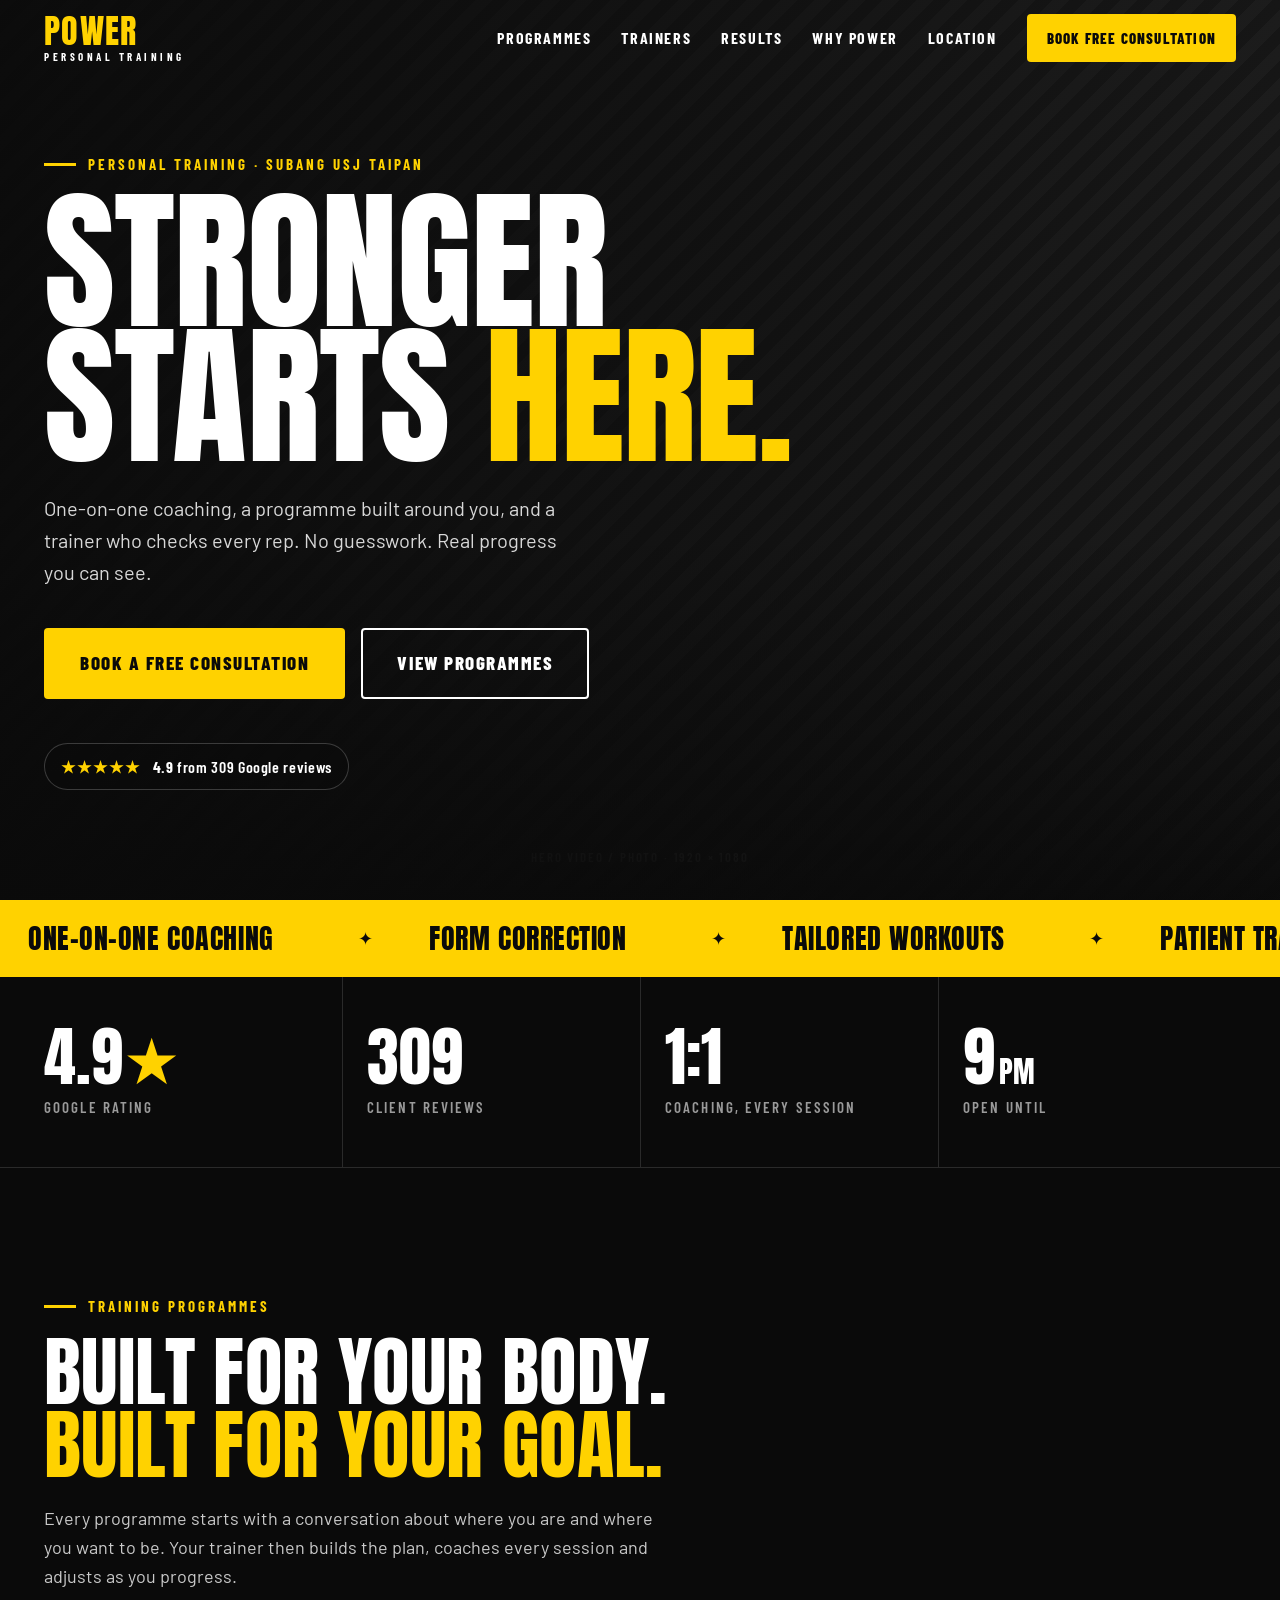
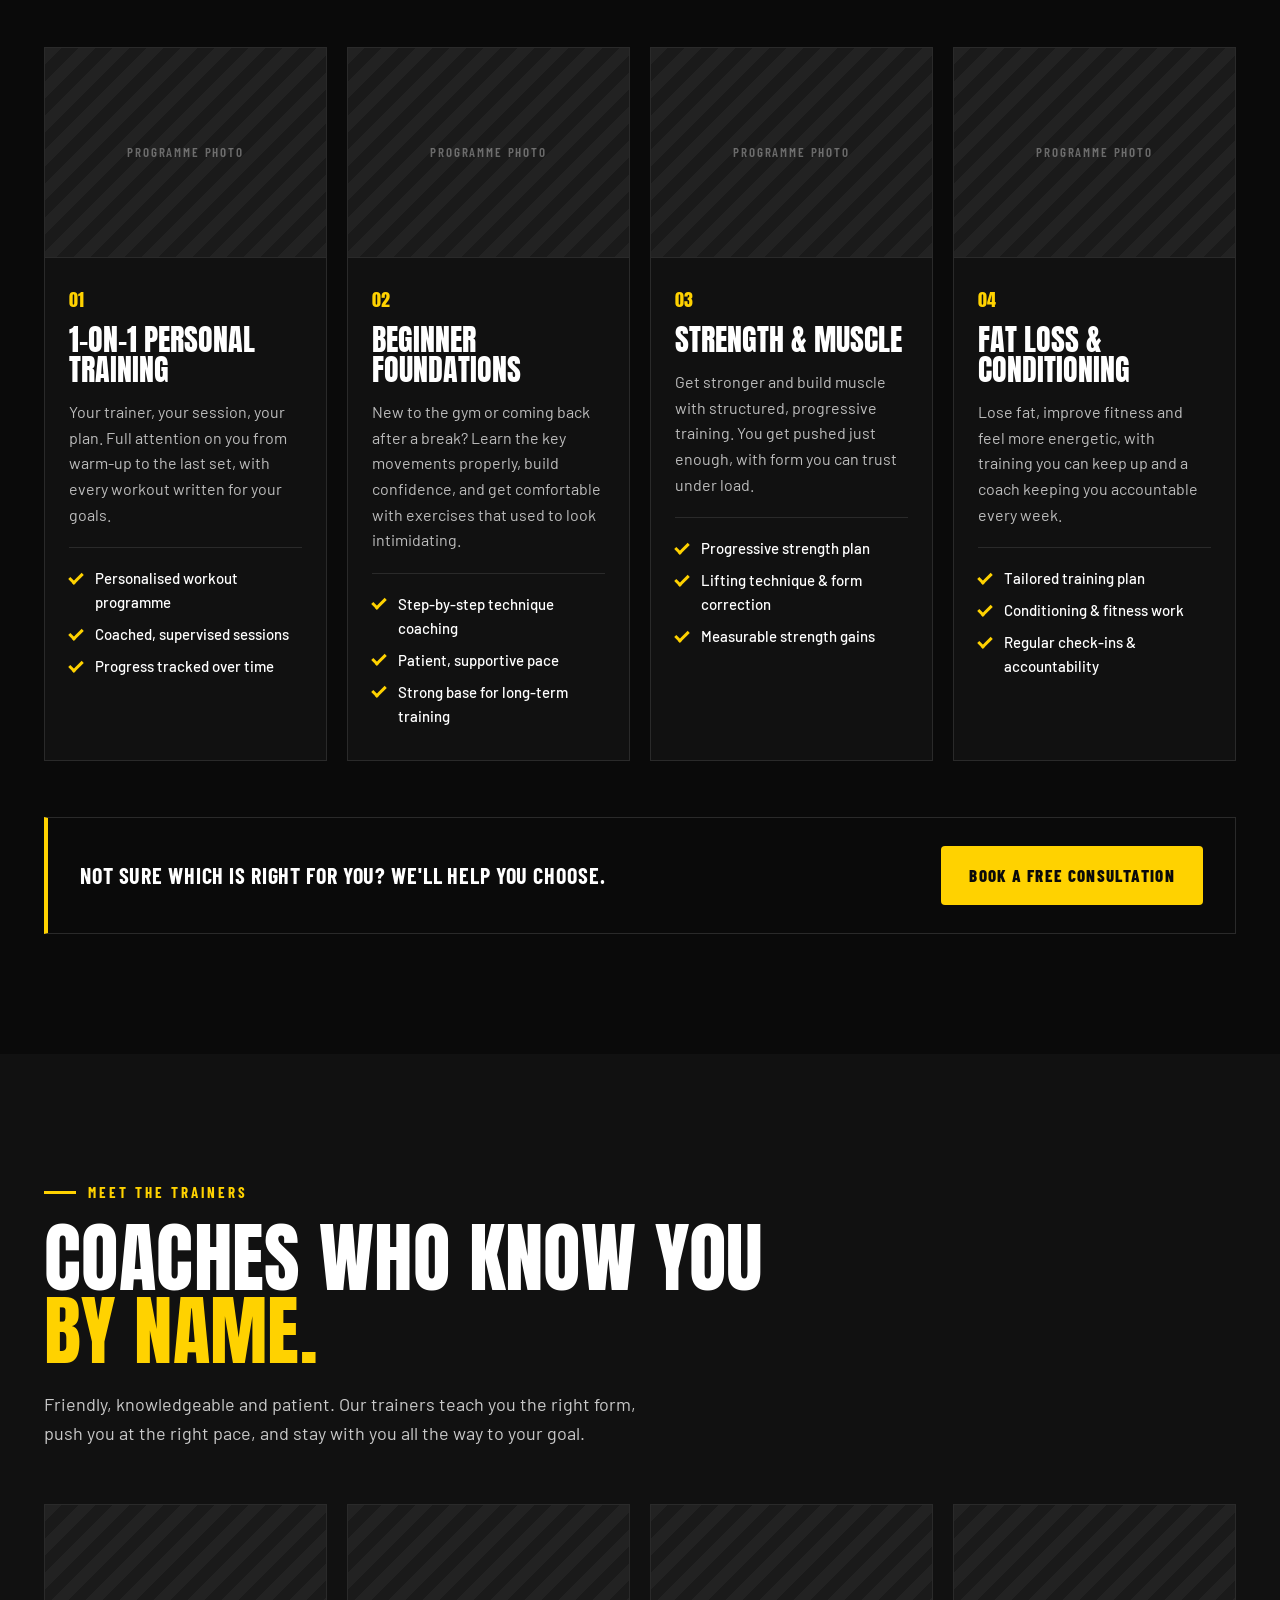
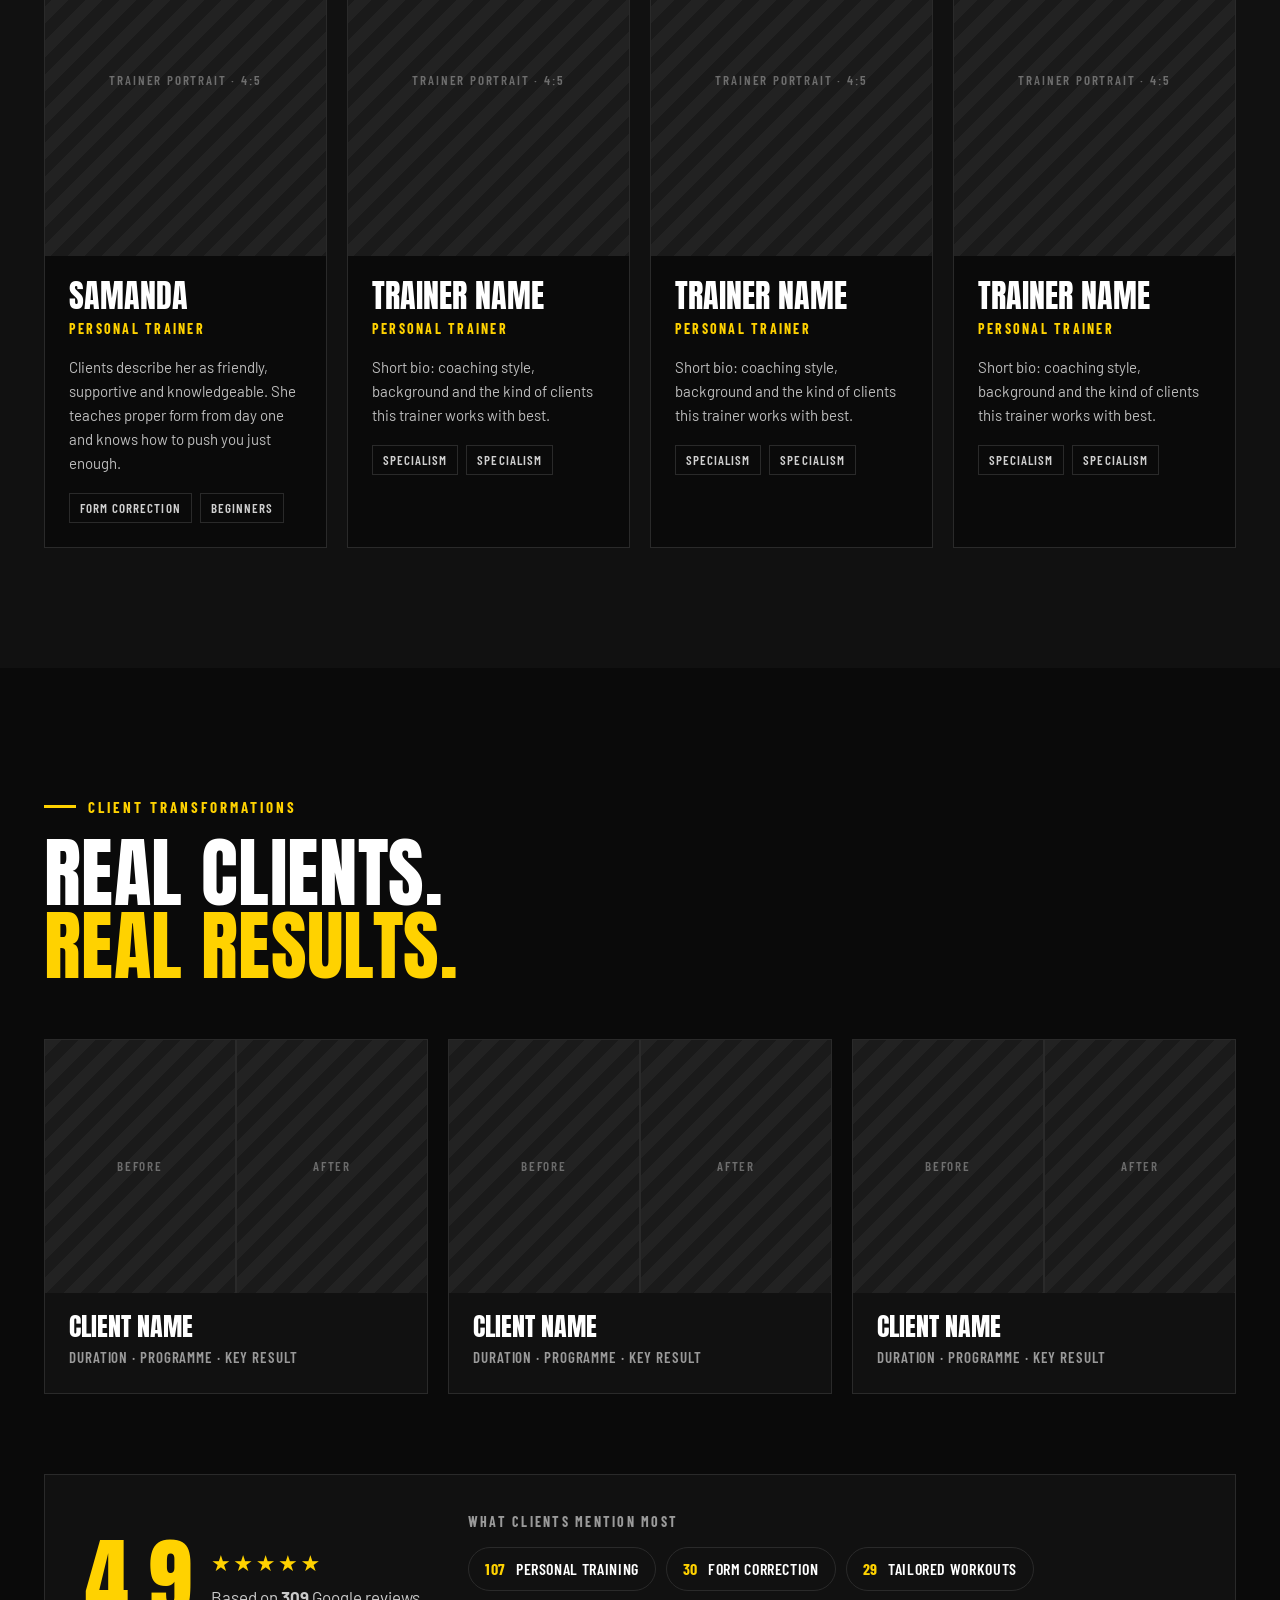
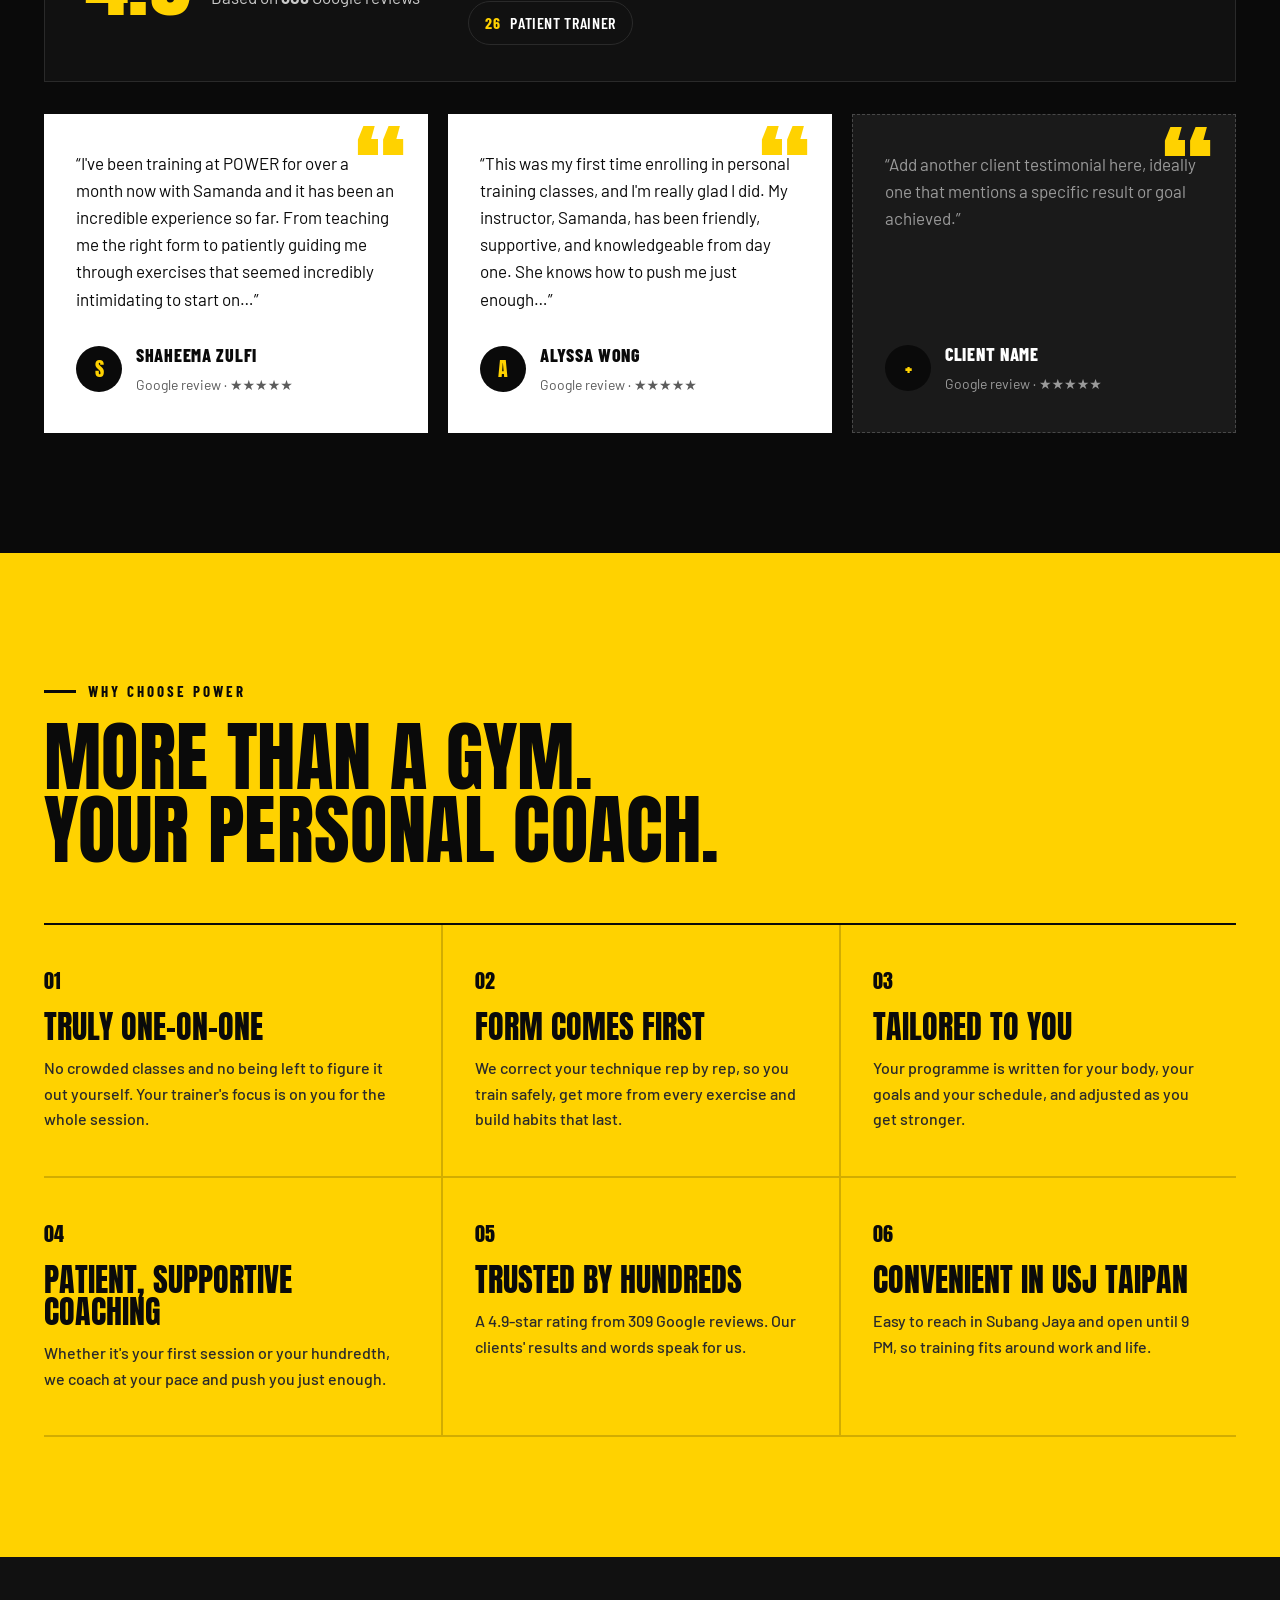
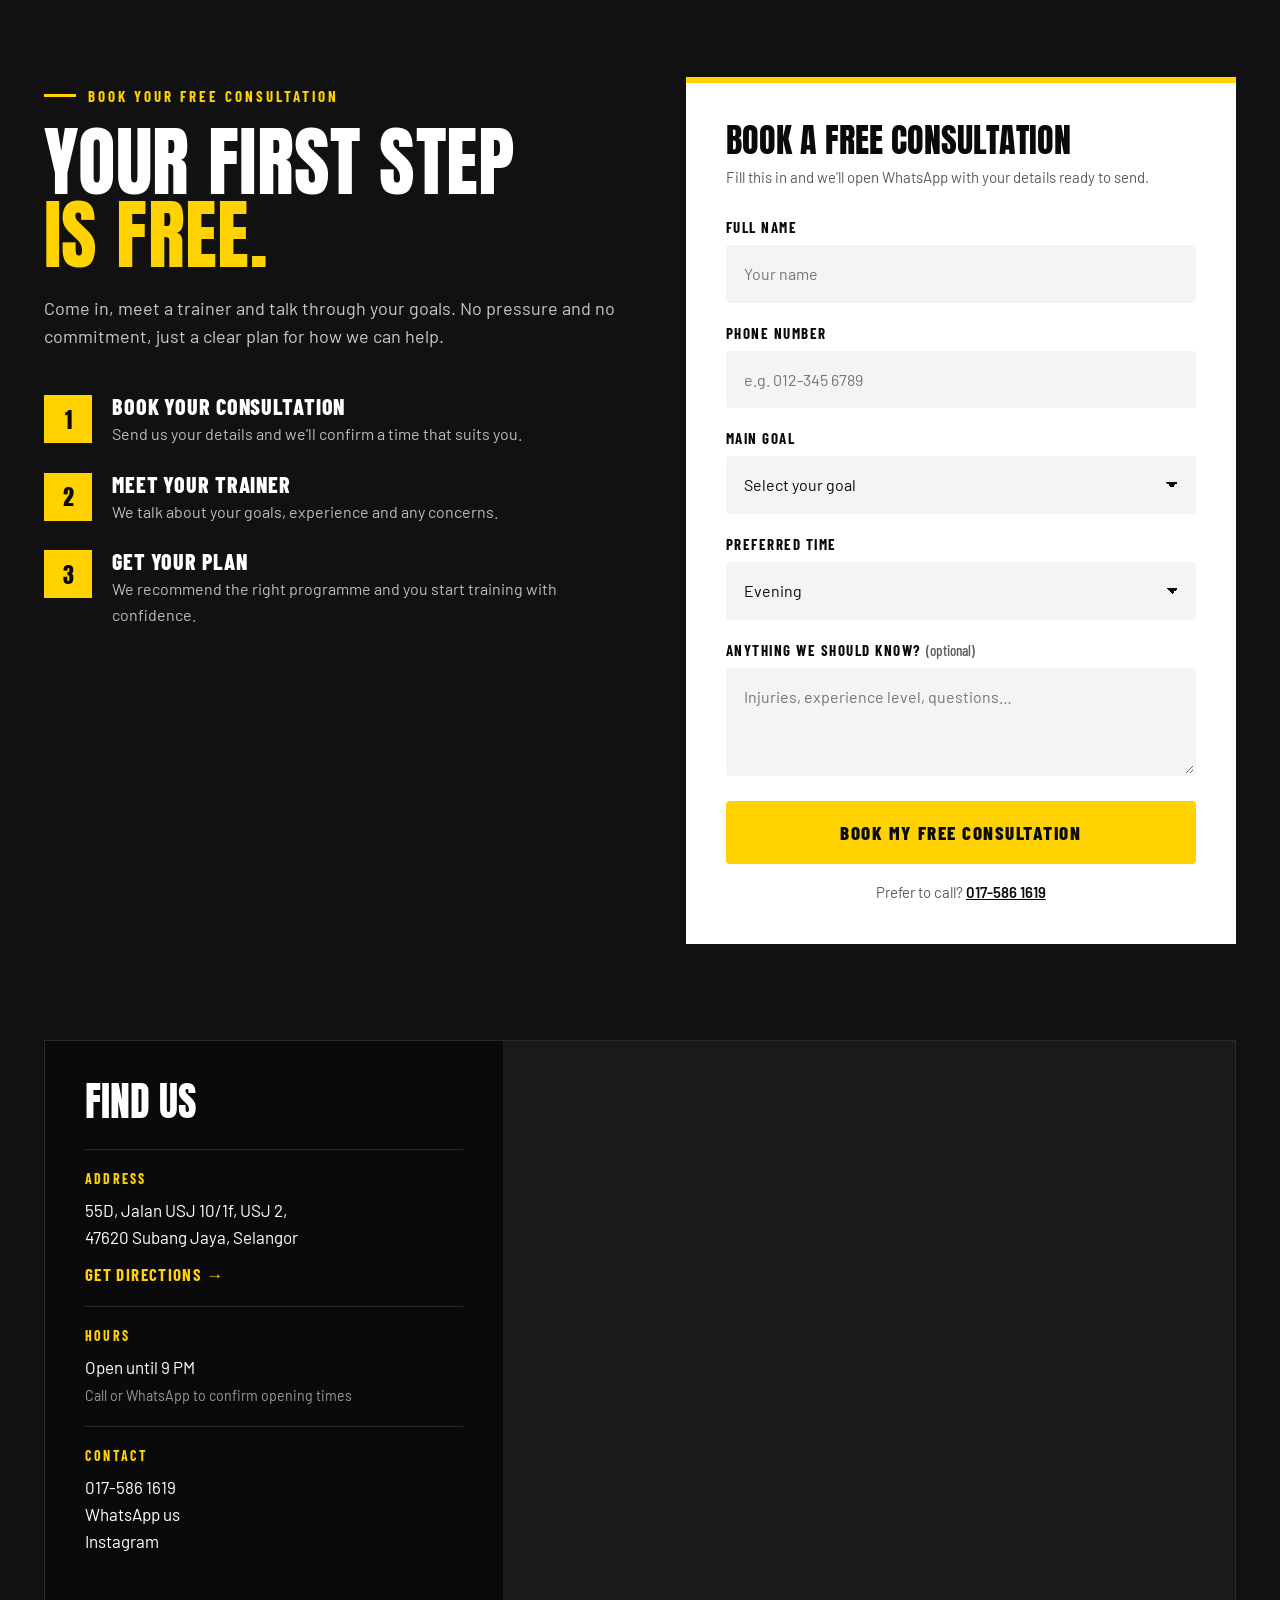
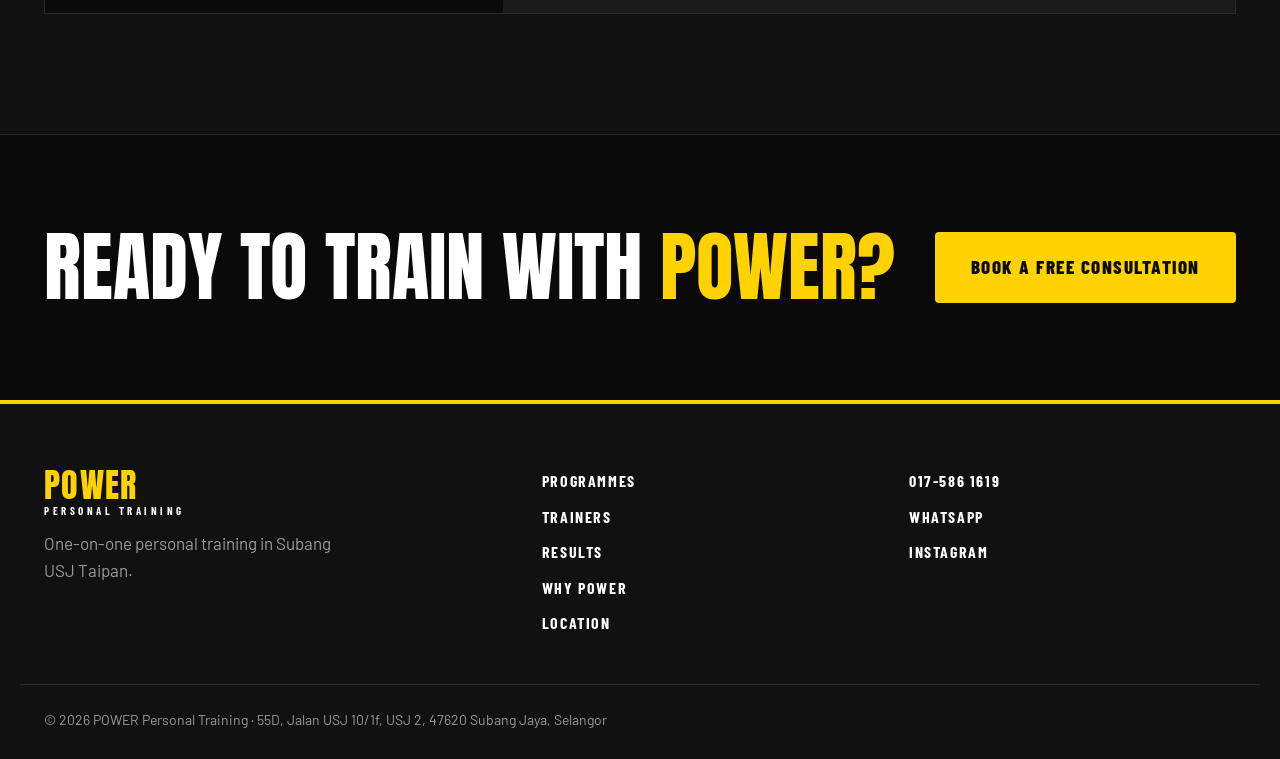
==== index.html @ 09012671 "Add POWER Personal Training landing page Single-page site with hero, programmes, trainers, transform" ====
<!DOCTYPE html>
<html lang="en">
<head>
  <meta charset="UTF-8" />
  <meta name="viewport" content="width=device-width, initial-scale=1.0" />
  <title>POWER Personal Training | 1-on-1 Coaching in Subang USJ Taipan</title>
  <meta name="description" content="POWER Personal Training, USJ Taipan, Subang Jaya. One-on-one coaching, personalised workout programmes and form correction. Rated 4.9 from 309 Google reviews. Book a free consultation." />
  <meta name="theme-color" content="#0a0a0a" />

  <link rel="preconnect" href="https://fonts.googleapis.com" />
  <link rel="preconnect" href="https://fonts.gstatic.com" crossorigin />
  <link href="https://fonts.googleapis.com/css2?family=Anton&family=Barlow+Condensed:wght@500;600;700;800&family=Barlow:wght@400;500;600&display=swap" rel="stylesheet" />
  <link rel="stylesheet" href="styles.css" />
</head>
<body>

  <!-- ============ HEADER ============ -->
  <header class="site-header" id="top">
    <div class="container header-inner">
      <a href="#top" class="logo" aria-label="POWER Personal Training home">
        <!-- LOGO: replace this wordmark with the POWER logo file when ready -->
        <span class="logo-mark">POWER</span>
        <span class="logo-sub">Personal Training</span>
      </a>

      <nav class="main-nav" id="main-nav" aria-label="Main">
        <a href="#programmes">Programmes</a>
        <a href="#trainers">Trainers</a>
        <a href="#results">Results</a>
        <a href="#why">Why POWER</a>
        <a href="#location">Location</a>
        <a href="#book" class="btn btn-primary btn-sm nav-cta">Book Free Consultation</a>
      </nav>

      <button class="nav-toggle" id="nav-toggle" aria-label="Open menu" aria-expanded="false" aria-controls="main-nav">
        <span></span><span></span><span></span>
      </button>
    </div>
  </header>

  <main>

    <!-- ============ 1. HERO ============ -->
    <section class="hero" aria-labelledby="hero-title">
      <!-- HERO MEDIA: drop in a full-bleed photo or looping video here, e.g.
           <video class="hero-video" autoplay muted loop playsinline poster="..."><source src="..." type="video/mp4"></video> -->
      <div class="hero-media img-slot" data-label="Hero video / photo · 1920 × 1080"></div>
      <div class="hero-overlay"></div>

      <div class="container hero-content">
        <p class="eyebrow">Personal Training · Subang USJ Taipan</p>
        <h1 id="hero-title" class="hero-title">
          Stronger<br />
          starts <span class="text-yellow">here.</span>
        </h1>
        <p class="hero-lead">
          One-on-one coaching, a programme built around you, and a trainer who checks every rep.
          No guesswork. Real progress you can see.
        </p>
        <div class="hero-actions">
          <a href="#book" class="btn btn-primary btn-lg">Book a Free Consultation</a>
          <a href="#programmes" class="btn btn-ghost btn-lg">View Programmes</a>
        </div>

        <a class="rating-badge" href="#results" aria-label="Rated 4.9 out of 5 from 309 Google reviews">
          <span class="stars" aria-hidden="true">★★★★★</span>
          <span><strong>4.9</strong> from 309 Google reviews</span>
        </a>
      </div>
    </section>

    <!-- Marquee strip -->
    <div class="marquee" aria-hidden="true">
      <div class="marquee-track">
        <span>One-on-one coaching</span><span>Form correction</span><span>Tailored workouts</span><span>Patient trainers</span><span>Real results</span>
        <span>One-on-one coaching</span><span>Form correction</span><span>Tailored workouts</span><span>Patient trainers</span><span>Real results</span>
      </div>
    </div>

    <!-- Stats -->
    <section class="stats" aria-label="POWER at a glance">
      <div class="container stats-grid">
        <div class="stat">
          <span class="stat-num">4.9<span class="text-yellow">★</span></span>
          <span class="stat-label">Google rating</span>
        </div>
        <div class="stat">
          <span class="stat-num">309</span>
          <span class="stat-label">Client reviews</span>
        </div>
        <div class="stat">
          <span class="stat-num">1:1</span>
          <span class="stat-label">Coaching, every session</span>
        </div>
        <div class="stat">
          <span class="stat-num">9<small>PM</small></span>
          <span class="stat-label">Open until</span>
        </div>
      </div>
    </section>

    <!-- ============ 2. TRAINING PROGRAMMES ============ -->
    <section class="section" id="programmes" aria-labelledby="programmes-title">
      <div class="container">
        <div class="section-head">
          <p class="eyebrow">Training Programmes</p>
          <h2 id="programmes-title" class="section-title">Built for your body.<br /><span class="text-yellow">Built for your goal.</span></h2>
          <p class="section-lead">
            Every programme starts with a conversation about where you are and where you want to be.
            Your trainer then builds the plan, coaches every session and adjusts as you progress.
          </p>
        </div>

        <div class="programme-grid">
          <article class="programme-card">
            <div class="img-slot programme-media" data-label="Programme photo"></div>
            <div class="programme-body">
              <span class="programme-num">01</span>
              <h3>1-on-1 Personal Training</h3>
              <p>Your trainer, your session, your plan. Full attention on you from warm-up to the last set, with every workout written for your goals.</p>
              <ul class="tick-list">
                <li>Personalised workout programme</li>
                <li>Coached, supervised sessions</li>
                <li>Progress tracked over time</li>
              </ul>
            </div>
          </article>

          <article class="programme-card">
            <div class="img-slot programme-media" data-label="Programme photo"></div>
            <div class="programme-body">
              <span class="programme-num">02</span>
              <h3>Beginner Foundations</h3>
              <p>New to the gym or coming back after a break? Learn the key movements properly, build confidence, and get comfortable with exercises that used to look intimidating.</p>
              <ul class="tick-list">
                <li>Step-by-step technique coaching</li>
                <li>Patient, supportive pace</li>
                <li>Strong base for long-term training</li>
              </ul>
            </div>
          </article>

          <article class="programme-card">
            <div class="img-slot programme-media" data-label="Programme photo"></div>
            <div class="programme-body">
              <span class="programme-num">03</span>
              <h3>Strength &amp; Muscle</h3>
              <p>Get stronger and build muscle with structured, progressive training. You get pushed just enough, with form you can trust under load.</p>
              <ul class="tick-list">
                <li>Progressive strength plan</li>
                <li>Lifting technique &amp; form correction</li>
                <li>Measurable strength gains</li>
              </ul>
            </div>
          </article>

          <article class="programme-card">
            <div class="img-slot programme-media" data-label="Programme photo"></div>
            <div class="programme-body">
              <span class="programme-num">04</span>
              <h3>Fat Loss &amp; Conditioning</h3>
              <p>Lose fat, improve fitness and feel more energetic, with training you can keep up and a coach keeping you accountable every week.</p>
              <ul class="tick-list">
                <li>Tailored training plan</li>
                <li>Conditioning &amp; fitness work</li>
                <li>Regular check-ins &amp; accountability</li>
              </ul>
            </div>
          </article>
        </div>

        <div class="section-cta">
          <p>Not sure which is right for you? We'll help you choose.</p>
          <a href="#book" class="btn btn-primary">Book a Free Consultation</a>
        </div>
      </div>
    </section>

    <!-- ============ 3. MEET THE TRAINERS ============ -->
    <section class="section section-dark" id="trainers" aria-labelledby="trainers-title">
      <div class="container">
        <div class="section-head">
          <p class="eyebrow">Meet the Trainers</p>
          <h2 id="trainers-title" class="section-title">Coaches who know you<br /><span class="text-yellow">by name.</span></h2>
          <p class="section-lead">
            Friendly, knowledgeable and patient. Our trainers teach you the right form, push you at the right
            pace, and stay with you all the way to your goal.
          </p>
        </div>

        <!-- TRAINERS: duplicate a .trainer-card for each coach. Replace the placeholder text and add a photo. -->
        <div class="trainer-grid">
          <article class="trainer-card">
            <div class="img-slot trainer-photo" data-label="Trainer portrait · 4:5"></div>
            <div class="trainer-info">
              <h3>Samanda</h3>
              <p class="trainer-role">Personal Trainer</p>
              <p class="trainer-bio">Clients describe her as friendly, supportive and knowledgeable. She teaches proper form from day one and knows how to push you just enough.</p>
              <div class="tags"><span>Form correction</span><span>Beginners</span></div>
            </div>
          </article>

          <article class="trainer-card">
            <div class="img-slot trainer-photo" data-label="Trainer portrait · 4:5"></div>
            <div class="trainer-info">
              <h3>Trainer Name</h3>
              <p class="trainer-role">Personal Trainer</p>
              <p class="trainer-bio">Short bio: coaching style, background and the kind of clients this trainer works with best.</p>
              <div class="tags"><span>Specialism</span><span>Specialism</span></div>
            </div>
          </article>

          <article class="trainer-card">
            <div class="img-slot trainer-photo" data-label="Trainer portrait · 4:5"></div>
            <div class="trainer-info">
              <h3>Trainer Name</h3>
              <p class="trainer-role">Personal Trainer</p>
              <p class="trainer-bio">Short bio: coaching style, background and the kind of clients this trainer works with best.</p>
              <div class="tags"><span>Specialism</span><span>Specialism</span></div>
            </div>
          </article>

          <article class="trainer-card">
            <div class="img-slot trainer-photo" data-label="Trainer portrait · 4:5"></div>
            <div class="trainer-info">
              <h3>Trainer Name</h3>
              <p class="trainer-role">Personal Trainer</p>
              <p class="trainer-bio">Short bio: coaching style, background and the kind of clients this trainer works with best.</p>
              <div class="tags"><span>Specialism</span><span>Specialism</span></div>
            </div>
          </article>
        </div>
      </div>
    </section>

    <!-- ============ 4. TRANSFORMATIONS & TESTIMONIALS ============ -->
    <section class="section" id="results" aria-labelledby="results-title">
      <div class="container">
        <div class="section-head">
          <p class="eyebrow">Client Transformations</p>
          <h2 id="results-title" class="section-title">Real clients.<br /><span class="text-yellow">Real results.</span></h2>
        </div>

        <!-- TRANSFORMATIONS: add before/after photos and fill in each client's details. -->
        <div class="transform-grid">
          <article class="transform-card">
            <div class="before-after">
              <div class="img-slot" data-label="Before"></div>
              <div class="img-slot" data-label="After"></div>
            </div>
            <div class="transform-info">
              <h3>Client Name</h3>
              <p>Duration · Programme · Key result</p>
            </div>
          </article>
          <article class="transform-card">
            <div class="before-after">
              <div class="img-slot" data-label="Before"></div>
              <div class="img-slot" data-label="After"></div>
            </div>
            <div class="transform-info">
              <h3>Client Name</h3>
              <p>Duration · Programme · Key result</p>
            </div>
          </article>
          <article class="transform-card">
            <div class="before-after">
              <div class="img-slot" data-label="Before"></div>
              <div class="img-slot" data-label="After"></div>
            </div>
            <div class="transform-info">
              <h3>Client Name</h3>
              <p>Duration · Programme · Key result</p>
            </div>
          </article>
        </div>

        <!-- Review summary -->
        <div class="review-summary">
          <div class="review-score">
            <span class="score">4.9</span>
            <div>
              <span class="stars" aria-hidden="true">★★★★★</span>
              <p>Based on <strong>309</strong> Google reviews</p>
            </div>
          </div>
          <div class="review-topics">
            <p class="topics-label">What clients mention most</p>
            <ul class="topic-chips">
              <li><strong>107</strong> Personal training</li>
              <li><strong>30</strong> Form correction</li>
              <li><strong>29</strong> Tailored workouts</li>
              <li><strong>26</strong> Patient trainer</li>
            </ul>
          </div>
        </div>

        <!-- Testimonials -->
        <div class="testimonial-grid">
          <figure class="testimonial">
            <blockquote>
              “I've been training at POWER for over a month now with Samanda and it has been an incredible experience so far.
              From teaching me the right form to patiently guiding me through exercises that seemed incredibly intimidating to start on…”
            </blockquote>
            <figcaption>
              <span class="avatar" aria-hidden="true">S</span>
              <span><strong>Shaheema Zulfi</strong><small>Google review · ★★★★★</small></span>
            </figcaption>
          </figure>

          <figure class="testimonial">
            <blockquote>
              “This was my first time enrolling in personal training classes, and I'm really glad I did. My instructor, Samanda,
              has been friendly, supportive, and knowledgeable from day one. She knows how to push me just enough…”
            </blockquote>
            <figcaption>
              <span class="avatar" aria-hidden="true">A</span>
              <span><strong>Alyssa Wong</strong><small>Google review · ★★★★★</small></span>
            </figcaption>
          </figure>

          <!-- TESTIMONIAL: add another client review here -->
          <figure class="testimonial testimonial-placeholder">
            <blockquote>
              “Add another client testimonial here, ideally one that mentions a specific result or goal achieved.”
            </blockquote>
            <figcaption>
              <span class="avatar" aria-hidden="true">+</span>
              <span><strong>Client Name</strong><small>Google review · ★★★★★</small></span>
            </figcaption>
          </figure>
        </div>
      </div>
    </section>

    <!-- ============ 5. WHY CHOOSE POWER ============ -->
    <section class="section section-yellow" id="why" aria-labelledby="why-title">
      <div class="container">
        <div class="section-head">
          <p class="eyebrow eyebrow-dark">Why Choose POWER</p>
          <h2 id="why-title" class="section-title">More than a gym.<br />Your personal coach.</h2>
        </div>

        <div class="why-grid">
          <div class="why-item">
            <span class="why-num">01</span>
            <h3>Truly one-on-one</h3>
            <p>No crowded classes and no being left to figure it out yourself. Your trainer's focus is on you for the whole session.</p>
          </div>
          <div class="why-item">
            <span class="why-num">02</span>
            <h3>Form comes first</h3>
            <p>We correct your technique rep by rep, so you train safely, get more from every exercise and build habits that last.</p>
          </div>
          <div class="why-item">
            <span class="why-num">03</span>
            <h3>Tailored to you</h3>
            <p>Your programme is written for your body, your goals and your schedule, and adjusted as you get stronger.</p>
          </div>
          <div class="why-item">
            <span class="why-num">04</span>
            <h3>Patient, supportive coaching</h3>
            <p>Whether it's your first session or your hundredth, we coach at your pace and push you just enough.</p>
          </div>
          <div class="why-item">
            <span class="why-num">05</span>
            <h3>Trusted by hundreds</h3>
            <p>A 4.9-star rating from 309 Google reviews. Our clients' results and words speak for us.</p>
          </div>
          <div class="why-item">
            <span class="why-num">06</span>
            <h3>Convenient in USJ Taipan</h3>
            <p>Easy to reach in Subang Jaya and open until 9 PM, so training fits around work and life.</p>
          </div>
        </div>
      </div>
    </section>

    <!-- ============ 6. LOCATION & BOOKING ============ -->
    <section class="section section-dark" id="book" aria-labelledby="book-title">
      <div class="container book-grid">
        <div class="book-copy">
          <p class="eyebrow">Book Your Free Consultation</p>
          <h2 id="book-title" class="section-title">Your first step<br /><span class="text-yellow">is free.</span></h2>
          <p class="section-lead">
            Come in, meet a trainer and talk through your goals. No pressure and no commitment, just a clear plan for how we can help.
          </p>

          <ol class="steps">
            <li>
              <span class="step-num">1</span>
              <div><h3>Book your consultation</h3><p>Send us your details and we'll confirm a time that suits you.</p></div>
            </li>
            <li>
              <span class="step-num">2</span>
              <div><h3>Meet your trainer</h3><p>We talk about your goals, experience and any concerns.</p></div>
            </li>
            <li>
              <span class="step-num">3</span>
              <div><h3>Get your plan</h3><p>We recommend the right programme and you start training with confidence.</p></div>
            </li>
          </ol>
        </div>

        <form class="book-form" id="book-form" novalidate>
          <h3 class="form-title">Book a Free Consultation</h3>
          <p class="form-note">Fill this in and we'll open WhatsApp with your details ready to send.</p>

          <div class="field">
            <label for="f-name">Full name</label>
            <input id="f-name" name="name" type="text" autocomplete="name" required placeholder="Your name" />
          </div>
          <div class="field">
            <label for="f-phone">Phone number</label>
            <input id="f-phone" name="phone" type="tel" autocomplete="tel" required placeholder="e.g. 012-345 6789" />
          </div>
          <div class="field">
            <label for="f-goal">Main goal</label>
            <select id="f-goal" name="goal" required>
              <option value="" selected disabled>Select your goal</option>
              <option>Lose fat / get fitter</option>
              <option>Build strength &amp; muscle</option>
              <option>Learn proper form / beginner</option>
              <option>General health &amp; wellbeing</option>
              <option>Other</option>
            </select>
          </div>
          <div class="field">
            <label for="f-time">Preferred time</label>
            <select id="f-time" name="time">
              <option>Morning</option>
              <option>Afternoon</option>
              <option selected>Evening</option>
              <option>Weekend</option>
            </select>
          </div>
          <div class="field">
            <label for="f-msg">Anything we should know? <span class="optional">(optional)</span></label>
            <textarea id="f-msg" name="message" rows="3" placeholder="Injuries, experience level, questions…"></textarea>
          </div>

          <p class="form-error" id="form-error" role="alert" hidden>Please fill in your name, phone number and main goal.</p>

          <button type="submit" class="btn btn-primary btn-lg btn-block">Book My Free Consultation</button>
          <p class="form-alt">Prefer to call? <a href="tel:+60175861619">017-586 1619</a></p>
        </form>
      </div>

      <!-- Location -->
      <div class="container location" id="location">
        <div class="location-info">
          <h3 class="location-title">Find us</h3>

          <div class="info-block">
            <span class="info-label">Address</span>
            <address>
              55D, Jalan USJ 10/1f, USJ 2,<br />
              47620 Subang Jaya, Selangor
            </address>
            <a class="link-arrow" href="https://www.google.com/maps/search/?api=1&amp;query=POWER+Personal+Training+55D+Jalan+USJ+10%2F1f+Subang+Jaya" target="_blank" rel="noopener">Get directions →</a>
          </div>

          <div class="info-block">
            <span class="info-label">Hours</span>
            <!-- HOURS: replace with the full weekly opening hours -->
            <p>Open until 9 PM<br /><small class="muted">Call or WhatsApp to confirm opening times</small></p>
          </div>

          <div class="info-block">
            <span class="info-label">Contact</span>
            <p>
              <a href="tel:+60175861619">017-586 1619</a><br />
              <a href="https://wa.me/60175861619" target="_blank" rel="noopener">WhatsApp us</a><br />
              <!-- INSTAGRAM: add the exact profile URL, e.g. https://www.instagram.com/yourhandle -->
              <a href="https://www.instagram.com/" target="_blank" rel="noopener">Instagram</a>
            </p>
          </div>
        </div>

        <div class="map-wrap">
          <iframe
            title="Map showing POWER Personal Training, USJ Taipan"
            src="https://www.google.com/maps?q=POWER+Personal+Training+55D+Jalan+USJ+10%2F1f+Subang+Jaya&amp;output=embed"
            loading="lazy"
            referrerpolicy="no-referrer-when-downgrade"
            allowfullscreen></iframe>
        </div>
      </div>
    </section>

    <!-- Final CTA -->
    <section class="final-cta" aria-label="Book now">
      <div class="container final-cta-inner">
        <h2>Ready to train with <span class="text-yellow">POWER?</span></h2>
        <a href="#book" class="btn btn-primary btn-lg">Book a Free Consultation</a>
      </div>
    </section>

  </main>

  <!-- ============ FOOTER ============ -->
  <footer class="site-footer">
    <div class="container footer-inner">
      <div>
        <a href="#top" class="logo">
          <span class="logo-mark">POWER</span>
          <span class="logo-sub">Personal Training</span>
        </a>
        <p class="footer-tag">One-on-one personal training in Subang USJ Taipan.</p>
      </div>
      <nav class="footer-nav" aria-label="Footer">
        <a href="#programmes">Programmes</a>
        <a href="#trainers">Trainers</a>
        <a href="#results">Results</a>
        <a href="#why">Why POWER</a>
        <a href="#location">Location</a>
      </nav>
      <div class="footer-contact">
        <a href="tel:+60175861619">017-586 1619</a>
        <a href="https://wa.me/60175861619" target="_blank" rel="noopener">WhatsApp</a>
        <a href="https://www.instagram.com/" target="_blank" rel="noopener">Instagram</a>
      </div>
    </div>
    <div class="container footer-bottom">
      <p>© <span id="year">2026</span> POWER Personal Training · 55D, Jalan USJ 10/1f, USJ 2, 47620 Subang Jaya, Selangor</p>
    </div>
  </footer>

  <!-- Mobile sticky CTA -->
  <a href="#book" class="mobile-cta btn btn-primary">Book a Free Consultation</a>

  <script src="script.js"></script>
</body>
</html>
---- styles.css ----
/* =========================================================
   POWER Personal Training: landing page styles
   ========================================================= */

:root {
  /* Brand colours. Swap --yellow for the exact POWER brand hex. */
  --yellow: #ffd200;
  --yellow-dark: #e6bd00;
  --black: #0a0a0a;
  --ink: #111111;
  --char: #1a1a1a;
  --line: #2a2a2a;
  --white: #ffffff;
  --off-white: #f4f4f2;
  --grey: #9a9a9a;
  --grey-dark: #5c5c5c;

  --font-display: "Anton", "Impact", "Arial Narrow", sans-serif;
  --font-cond: "Barlow Condensed", "Arial Narrow", sans-serif;
  --font-body: "Barlow", system-ui, -apple-system, "Segoe UI", sans-serif;

  --container: 1240px;
  --radius: 4px;
  --header-h: 76px;
  --ease: cubic-bezier(.2, .7, .2, 1);
}

*,
*::before,
*::after { box-sizing: border-box; }

html { scroll-behavior: smooth; scroll-padding-top: var(--header-h); }

body {
  margin: 0;
  font-family: var(--font-body);
  font-size: 17px;
  line-height: 1.6;
  color: var(--white);
  background: var(--black);
  -webkit-font-smoothing: antialiased;
}

h1, h2, h3 { margin: 0; line-height: 1; }
p { margin: 0; }
a { color: inherit; }
img, video, iframe { display: block; max-width: 100%; }

.container {
  width: 100%;
  max-width: var(--container);
  margin: 0 auto;
  padding: 0 24px;
}

.text-yellow { color: var(--yellow); }
.muted { color: var(--grey); }

/* ---------- Image placeholders ---------- */
.img-slot {
  position: relative;
  background:
    repeating-linear-gradient(135deg, rgba(255,255,255,.035) 0 12px, transparent 12px 24px),
    var(--char);
  border: 1px dashed rgba(255,255,255,.14);
  overflow: hidden;
}
.img-slot::after {
  content: attr(data-label);
  position: absolute;
  inset: 0;
  display: grid;
  place-items: center;
  padding: 12px;
  text-align: center;
  font-family: var(--font-cond);
  font-weight: 600;
  font-size: 13px;
  letter-spacing: .14em;
  text-transform: uppercase;
  color: rgba(255,255,255,.35);
}
/* Once a real <img> or <video> is placed inside a slot, hide the label */
.img-slot:has(img, video)::after { display: none; }
.img-slot > img,
.img-slot > video { width: 100%; height: 100%; object-fit: cover; }

/* ---------- Typography helpers ---------- */
.eyebrow {
  display: inline-flex;
  align-items: center;
  gap: 12px;
  font-family: var(--font-cond);
  font-weight: 700;
  font-size: 15px;
  letter-spacing: .2em;
  text-transform: uppercase;
  color: var(--yellow);
  margin-bottom: 18px;
}
.eyebrow::before {
  content: "";
  width: 32px;
  height: 3px;
  background: currentColor;
}
.eyebrow-dark { color: var(--black); }

.section-title {
  font-family: var(--font-display);
  font-weight: 400;
  font-size: clamp(42px, 6vw, 80px);
  line-height: .95;
  text-transform: uppercase;
  letter-spacing: .005em;
}

.section-lead {
  margin-top: 22px;
  max-width: 620px;
  font-size: 18px;
  color: #c9c9c9;
}

.section-head { margin-bottom: 56px; }

/* ---------- Buttons ---------- */
.btn {
  display: inline-flex;
  align-items: center;
  justify-content: center;
  gap: 10px;
  padding: 14px 26px;
  font-family: var(--font-cond);
  font-weight: 800;
  font-size: 17px;
  letter-spacing: .08em;
  text-transform: uppercase;
  text-decoration: none;
  border: 2px solid transparent;
  border-radius: var(--radius);
  cursor: pointer;
  transition: background .2s var(--ease), color .2s var(--ease), border-color .2s var(--ease), transform .2s var(--ease);
}
.btn:hover { transform: translateY(-2px); }
.btn:focus-visible { outline: 3px solid var(--white); outline-offset: 3px; }

.btn-primary { background: var(--yellow); color: var(--black); }
.btn-primary:hover { background: var(--white); }

.btn-ghost { border-color: var(--white); color: var(--white); background: transparent; }
.btn-ghost:hover { background: var(--white); color: var(--black); }

.btn-dark { background: var(--black); color: var(--white); }
.btn-dark:hover { background: var(--char); }

.btn-sm { padding: 10px 18px; font-size: 15px; }
.btn-lg { padding: 18px 34px; font-size: 19px; }
.btn-block { width: 100%; }

/* ---------- Header ---------- */
.site-header {
  position: fixed;
  inset: 0 0 auto 0;
  z-index: 100;
  height: var(--header-h);
  display: flex;
  align-items: center;
  transition: background .3s var(--ease), border-color .3s var(--ease);
  border-bottom: 1px solid transparent;
}
.site-header.is-scrolled {
  background: rgba(10,10,10,.92);
  backdrop-filter: blur(10px);
  border-bottom-color: var(--line);
}
.header-inner {
  display: flex;
  align-items: center;
  justify-content: space-between;
  gap: 24px;
}

.logo {
  display: inline-flex;
  flex-direction: column;
  text-decoration: none;
  line-height: 1;
}
.logo-mark {
  font-family: var(--font-display);
  font-size: 34px;
  letter-spacing: .04em;
  color: var(--yellow);
}
.logo-sub {
  font-family: var(--font-cond);
  font-weight: 700;
  font-size: 11px;
  letter-spacing: .32em;
  text-transform: uppercase;
  color: var(--white);
  margin-top: 3px;
}

.main-nav {
  display: flex;
  align-items: center;
  gap: 30px;
}
.main-nav a:not(.btn) {
  font-family: var(--font-cond);
  font-weight: 700;
  font-size: 16px;
  letter-spacing: .1em;
  text-transform: uppercase;
  text-decoration: none;
  color: var(--white);
  position: relative;
}
.main-nav a:not(.btn)::after {
  content: "";
  position: absolute;
  left: 0; right: 0; bottom: -6px;
  height: 2px;
  background: var(--yellow);
  transform: scaleX(0);
  transform-origin: left;
  transition: transform .25s var(--ease);
}
.main-nav a:not(.btn):hover::after { transform: scaleX(1); }

.nav-toggle {
  display: none;
  width: 44px;
  height: 44px;
  padding: 10px;
  background: none;
  border: 0;
  cursor: pointer;
}
.nav-toggle span {
  display: block;
  height: 2px;
  margin: 5px 0;
  background: var(--white);
  transition: transform .25s var(--ease), opacity .25s var(--ease);
}
.nav-toggle[aria-expanded="true"] span:nth-child(1) { transform: translateY(7px) rotate(45deg); }
.nav-toggle[aria-expanded="true"] span:nth-child(2) { opacity: 0; }
.nav-toggle[aria-expanded="true"] span:nth-child(3) { transform: translateY(-7px) rotate(-45deg); }

/* ---------- Hero ---------- */
.hero {
  position: relative;
  min-height: 100vh;
  min-height: 100svh;
  display: flex;
  align-items: center;
  padding: calc(var(--header-h) + 40px) 0 80px;
  overflow: hidden;
}
.hero-media {
  position: absolute;
  inset: 0;
  border: 0;
}
.hero-media::after { align-items: end; padding-bottom: 32px; }
.hero-overlay {
  position: absolute;
  inset: 0;
  background:
    linear-gradient(90deg, rgba(10,10,10,.92) 0%, rgba(10,10,10,.6) 55%, rgba(10,10,10,.25) 100%),
    linear-gradient(0deg, rgba(10,10,10,.9) 0%, transparent 40%);
  pointer-events: none;
}
.hero-content { position: relative; z-index: 1; }

.hero-title {
  font-family: var(--font-display);
  font-weight: 400;
  font-size: clamp(64px, 12vw, 168px);
  line-height: .88;
  text-transform: uppercase;
  letter-spacing: -.005em;
}
.hero-lead {
  max-width: 540px;
  margin-top: 28px;
  font-size: 20px;
  color: #d8d8d8;
}
.hero-actions {
  display: flex;
  flex-wrap: wrap;
  gap: 16px;
  margin-top: 40px;
}

.rating-badge {
  display: inline-flex;
  align-items: center;
  gap: 12px;
  margin-top: 44px;
  padding: 10px 16px;
  border: 1px solid rgba(255,255,255,.2);
  border-radius: 999px;
  background: rgba(10,10,10,.5);
  font-family: var(--font-cond);
  font-weight: 600;
  font-size: 16px;
  letter-spacing: .04em;
  text-decoration: none;
}
.stars { color: var(--yellow); letter-spacing: .12em; }

/* ---------- Marquee ---------- */
.marquee {
  overflow: hidden;
  background: var(--yellow);
  color: var(--black);
  padding: 16px 0;
}
.marquee-track {
  display: flex;
  width: max-content;
  animation: marquee 30s linear infinite;
}
.marquee-track span {
  font-family: var(--font-display);
  font-size: 28px;
  text-transform: uppercase;
  letter-spacing: .02em;
  padding: 0 28px;
  white-space: nowrap;
  display: inline-flex;
  align-items: center;
  gap: 56px;
}
.marquee-track span::after { content: "✦"; font-size: 18px; margin-left: 28px; }
@keyframes marquee { to { transform: translateX(-50%); } }

/* ---------- Stats ---------- */
.stats { border-bottom: 1px solid var(--line); }
.stats-grid {
  display: grid;
  grid-template-columns: repeat(4, 1fr);
}
.stat {
  display: flex;
  flex-direction: column;
  gap: 6px;
  padding: 48px 24px;
  border-left: 1px solid var(--line);
}
.stat:first-child { border-left: 0; padding-left: 0; }
.stat-num {
  font-family: var(--font-display);
  font-size: clamp(44px, 5vw, 68px);
  line-height: 1;
}
.stat-num small { font-size: .45em; margin-left: 4px; }
.stat-label {
  font-family: var(--font-cond);
  font-weight: 600;
  font-size: 15px;
  letter-spacing: .14em;
  text-transform: uppercase;
  color: var(--grey);
}

/* ---------- Sections ---------- */
.section { padding: 120px 0; }
.section-dark { background: var(--ink); }
.section-yellow { background: var(--yellow); color: var(--black); }

.section-cta {
  display: flex;
  flex-wrap: wrap;
  align-items: center;
  justify-content: space-between;
  gap: 20px;
  margin-top: 56px;
  padding: 28px 32px;
  border: 1px solid var(--line);
  border-left: 4px solid var(--yellow);
}
.section-cta p {
  font-family: var(--font-cond);
  font-weight: 700;
  font-size: 22px;
  text-transform: uppercase;
  letter-spacing: .04em;
}

/* ---------- Programmes ---------- */
.programme-grid {
  display: grid;
  grid-template-columns: repeat(4, 1fr);
  gap: 20px;
}
.programme-card {
  display: flex;
  flex-direction: column;
  background: var(--ink);
  border: 1px solid var(--line);
  transition: border-color .25s var(--ease), transform .25s var(--ease);
}
.programme-card:hover { border-color: var(--yellow); transform: translateY(-4px); }
.programme-media { aspect-ratio: 4 / 3; border: 0; border-bottom: 1px solid var(--line); }
.programme-body { padding: 28px 24px 32px; }
.programme-num {
  font-family: var(--font-display);
  font-size: 18px;
  color: var(--yellow);
}
.programme-card h3 {
  margin: 10px 0 14px;
  font-family: var(--font-display);
  font-weight: 400;
  font-size: 30px;
  text-transform: uppercase;
  line-height: 1;
}
.programme-card p { color: #bdbdbd; font-size: 16px; }

.tick-list {
  list-style: none;
  margin: 20px 0 0;
  padding: 18px 0 0;
  border-top: 1px solid var(--line);
  display: grid;
  gap: 8px;
}
.tick-list li {
  position: relative;
  padding-left: 26px;
  font-size: 15px;
  font-weight: 500;
}
.tick-list li::before {
  content: "";
  position: absolute;
  left: 0; top: .45em;
  width: 14px; height: 8px;
  border-left: 3px solid var(--yellow);
  border-bottom: 3px solid var(--yellow);
  transform: rotate(-45deg);
}

/* ---------- Trainers ---------- */
.trainer-grid {
  display: grid;
  grid-template-columns: repeat(4, 1fr);
  gap: 20px;
}
.trainer-card { background: var(--black); border: 1px solid var(--line); }
.trainer-photo { aspect-ratio: 4 / 5; border: 0; }
.trainer-info { padding: 24px; }
.trainer-info h3 {
  font-family: var(--font-display);
  font-weight: 400;
  font-size: 32px;
  text-transform: uppercase;
}
.trainer-role {
  margin-top: 6px;
  font-family: var(--font-cond);
  font-weight: 700;
  font-size: 14px;
  letter-spacing: .16em;
  text-transform: uppercase;
  color: var(--yellow);
}
.trainer-bio { margin-top: 14px; font-size: 15px; color: #bdbdbd; }
.tags { display: flex; flex-wrap: wrap; gap: 8px; margin-top: 18px; }
.tags span {
  padding: 4px 10px;
  border: 1px solid var(--line);
  font-family: var(--font-cond);
  font-weight: 600;
  font-size: 13px;
  letter-spacing: .08em;
  text-transform: uppercase;
  color: #d0d0d0;
}

/* ---------- Transformations ---------- */
.transform-grid {
  display: grid;
  grid-template-columns: repeat(3, 1fr);
  gap: 20px;
}
.transform-card { background: var(--ink); border: 1px solid var(--line); }
.before-after {
  display: grid;
  grid-template-columns: 1fr 1fr;
  gap: 2px;
  background: var(--line);
}
.before-after .img-slot { aspect-ratio: 3 / 4; border: 0; }
.transform-info { padding: 20px 24px 24px; }
.transform-info h3 {
  font-family: var(--font-display);
  font-weight: 400;
  font-size: 26px;
  text-transform: uppercase;
}
.transform-info p {
  margin-top: 6px;
  font-family: var(--font-cond);
  font-weight: 600;
  letter-spacing: .06em;
  text-transform: uppercase;
  font-size: 15px;
  color: var(--grey);
}

/* Review summary */
.review-summary {
  display: grid;
  grid-template-columns: auto 1fr;
  align-items: center;
  gap: 48px;
  margin: 80px 0 32px;
  padding: 36px 40px;
  background: var(--ink);
  border: 1px solid var(--line);
}
.review-score { display: flex; align-items: center; gap: 20px; }
.score {
  font-family: var(--font-display);
  font-size: 88px;
  line-height: .9;
  color: var(--yellow);
}
.review-score .stars { font-size: 22px; }
.review-score p { margin-top: 4px; color: #c9c9c9; }
.topics-label {
  font-family: var(--font-cond);
  font-weight: 700;
  font-size: 14px;
  letter-spacing: .16em;
  text-transform: uppercase;
  color: var(--grey);
  margin-bottom: 14px;
}
.topic-chips {
  list-style: none;
  margin: 0;
  padding: 0;
  display: flex;
  flex-wrap: wrap;
  gap: 10px;
}
.topic-chips li {
  display: inline-flex;
  align-items: center;
  gap: 10px;
  padding: 8px 16px;
  border: 1px solid var(--line);
  border-radius: 999px;
  font-family: var(--font-cond);
  font-weight: 600;
  font-size: 16px;
  letter-spacing: .04em;
  text-transform: uppercase;
}
.topic-chips strong { color: var(--yellow); }

/* Testimonials */
.testimonial-grid {
  display: grid;
  grid-template-columns: repeat(3, 1fr);
  gap: 20px;
}
.testimonial {
  margin: 0;
  display: flex;
  flex-direction: column;
  justify-content: space-between;
  gap: 28px;
  padding: 36px 32px;
  background: var(--white);
  color: var(--black);
  position: relative;
}
.testimonial::before {
  content: "“";
  position: absolute;
  top: 6px; right: 22px;
  font-family: var(--font-display);
  font-size: 110px;
  line-height: 1;
  color: var(--yellow);
}
.testimonial blockquote {
  margin: 0;
  font-size: 17px;
  line-height: 1.6;
  position: relative;
}
.testimonial figcaption { display: flex; align-items: center; gap: 14px; }
.testimonial figcaption strong {
  display: block;
  font-family: var(--font-cond);
  font-weight: 800;
  font-size: 18px;
  letter-spacing: .04em;
  text-transform: uppercase;
}
.testimonial figcaption small { color: var(--grey-dark); font-size: 14px; }
.avatar {
  flex: none;
  width: 46px; height: 46px;
  display: grid;
  place-items: center;
  border-radius: 50%;
  background: var(--black);
  color: var(--yellow);
  font-family: var(--font-display);
  font-size: 20px;
}
.testimonial-placeholder { background: var(--char); color: var(--grey); border: 1px dashed rgba(255,255,255,.2); }
.testimonial-placeholder figcaption small { color: var(--grey); }
.testimonial-placeholder strong { color: var(--white); }

/* ---------- Why POWER ---------- */
.section-yellow .section-title { color: var(--black); }
.why-grid {
  display: grid;
  grid-template-columns: repeat(3, 1fr);
  border-top: 2px solid var(--black);
}
.why-item {
  padding: 40px 32px 44px 0;
  border-bottom: 2px solid rgba(10,10,10,.18);
}
.why-item:not(:nth-child(3n+1)) { padding-left: 32px; border-left: 2px solid rgba(10,10,10,.18); }
.why-num {
  font-family: var(--font-display);
  font-size: 20px;
}
.why-item h3 {
  margin: 14px 0 12px;
  font-family: var(--font-display);
  font-weight: 400;
  font-size: 32px;
  text-transform: uppercase;
}
.why-item p { font-size: 16px; font-weight: 500; color: #2a2a2a; }

/* ---------- Booking ---------- */
.book-grid {
  display: grid;
  grid-template-columns: 1.05fr 1fr;
  gap: 64px;
  align-items: start;
}
.steps {
  list-style: none;
  margin: 44px 0 0;
  padding: 0;
  display: grid;
  gap: 26px;
}
.steps li { display: flex; gap: 20px; }
.step-num {
  flex: none;
  width: 48px; height: 48px;
  display: grid;
  place-items: center;
  background: var(--yellow);
  color: var(--black);
  font-family: var(--font-display);
  font-size: 22px;
}
.steps h3 {
  font-family: var(--font-cond);
  font-weight: 800;
  font-size: 22px;
  letter-spacing: .04em;
  text-transform: uppercase;
  margin-bottom: 4px;
}
.steps p { color: #bdbdbd; font-size: 16px; }

.book-form {
  padding: 40px;
  background: var(--white);
  color: var(--black);
  border-top: 6px solid var(--yellow);
}
.form-title {
  font-family: var(--font-display);
  font-weight: 400;
  font-size: 34px;
  text-transform: uppercase;
}
.form-note { margin: 8px 0 26px; font-size: 15px; color: var(--grey-dark); }
.field { margin-bottom: 18px; }
.field label {
  display: block;
  margin-bottom: 6px;
  font-family: var(--font-cond);
  font-weight: 700;
  font-size: 15px;
  letter-spacing: .1em;
  text-transform: uppercase;
}
.optional { font-weight: 500; text-transform: none; letter-spacing: 0; color: var(--grey-dark); }
.field input,
.field select,
.field textarea {
  width: 100%;
  padding: 14px 16px;
  font: inherit;
  font-size: 16px;
  color: var(--black);
  background: var(--off-white);
  border: 2px solid transparent;
  border-radius: var(--radius);
  transition: border-color .2s var(--ease), background .2s var(--ease);
}
.field select { appearance: none; background-image: linear-gradient(45deg, transparent 50%, var(--black) 50%), linear-gradient(135deg, var(--black) 50%, transparent 50%); background-position: calc(100% - 22px) 50%, calc(100% - 16px) 50%; background-size: 6px 6px; background-repeat: no-repeat; }
.field input:focus,
.field select:focus,
.field textarea:focus { outline: none; border-color: var(--black); background-color: var(--white); }
.field .is-invalid { border-color: #d7263d; }
.form-error { margin-bottom: 14px; color: #d7263d; font-weight: 600; font-size: 15px; }
.book-form .btn-primary:hover { background: var(--black); color: var(--yellow); }
.form-alt { margin-top: 16px; text-align: center; font-size: 15px; color: var(--grey-dark); }
.form-alt a { font-weight: 600; color: var(--black); }

/* Location */
.location {
  display: grid;
  grid-template-columns: 1fr 1.6fr;
  gap: 0;
  width: calc(100% - 48px);
  max-width: calc(var(--container) - 48px);
  margin-top: 96px;
  padding: 0;
  border: 1px solid var(--line);
}
.location-info { padding: 40px; background: var(--black); }
.location-title {
  font-family: var(--font-display);
  font-weight: 400;
  font-size: 40px;
  text-transform: uppercase;
  margin-bottom: 28px;
}
.info-block { padding: 18px 0; border-top: 1px solid var(--line); }
.info-label {
  display: block;
  margin-bottom: 6px;
  font-family: var(--font-cond);
  font-weight: 700;
  font-size: 14px;
  letter-spacing: .16em;
  text-transform: uppercase;
  color: var(--yellow);
}
.info-block address { font-style: normal; }
.info-block a { text-decoration: none; }
.info-block a:hover { color: var(--yellow); }
.link-arrow {
  display: inline-block;
  margin-top: 10px;
  font-family: var(--font-cond);
  font-weight: 700;
  letter-spacing: .08em;
  text-transform: uppercase;
  color: var(--yellow);
}
.map-wrap { min-height: 420px; background: var(--char); }
.map-wrap iframe {
  width: 100%;
  height: 100%;
  min-height: 420px;
  border: 0;
  filter: grayscale(1) invert(.92) contrast(.9);
}

/* ---------- Final CTA ---------- */
.final-cta { padding: 96px 0; background: var(--black); border-top: 1px solid var(--line); }
.final-cta-inner {
  display: flex;
  flex-wrap: wrap;
  align-items: center;
  justify-content: space-between;
  gap: 32px;
}
.final-cta h2 {
  font-family: var(--font-display);
  font-weight: 400;
  font-size: clamp(40px, 6vw, 84px);
  text-transform: uppercase;
  line-height: .95;
}

/* ---------- Footer ---------- */
.site-footer { background: var(--ink); border-top: 4px solid var(--yellow); padding: 64px 0 28px; }
.footer-inner {
  display: grid;
  grid-template-columns: 1.4fr 1fr 1fr;
  gap: 40px;
}
.footer-tag { margin-top: 14px; color: var(--grey); max-width: 320px; }
.footer-nav,
.footer-contact { display: flex; flex-direction: column; gap: 10px; }
.footer-nav a,
.footer-contact a {
  font-family: var(--font-cond);
  font-weight: 700;
  font-size: 16px;
  letter-spacing: .1em;
  text-transform: uppercase;
  text-decoration: none;
}
.footer-nav a:hover,
.footer-contact a:hover { color: var(--yellow); }
.footer-bottom {
  margin-top: 48px;
  padding-top: 24px;
  border-top: 1px solid var(--line);
  font-size: 14px;
  color: var(--grey);
}

/* ---------- Mobile sticky CTA ---------- */
.mobile-cta {
  display: none;
  position: fixed;
  left: 16px; right: 16px; bottom: 16px;
  z-index: 90;
  box-shadow: 0 10px 30px rgba(0,0,0,.5);
  transform: translateY(140%);
  transition: transform .3s var(--ease);
}
.mobile-cta.is-visible { transform: translateY(0); }
.mobile-cta:hover { transform: translateY(0); }

/* ---------- Reveal on scroll ---------- */
.reveal { opacity: 0; transform: translateY(28px); transition: opacity .7s var(--ease), transform .7s var(--ease); }
.reveal.is-in { opacity: 1; transform: none; }

/* =========================================================
   Responsive
   ========================================================= */
@media (max-width: 1100px) {
  .programme-grid,
  .trainer-grid { grid-template-columns: repeat(2, 1fr); }
  .main-nav { gap: 22px; }
}

@media (max-width: 960px) {
  :root { --header-h: 68px; }

  .nav-toggle { display: block; }
  .main-nav {
    position: fixed;
    inset: var(--header-h) 0 auto 0;
    flex-direction: column;
    align-items: stretch;
    gap: 0;
    padding: 12px 24px 28px;
    background: var(--black);
    border-bottom: 1px solid var(--line);
    transform: translateY(-110%);
    visibility: hidden;
    transition: transform .3s var(--ease), visibility .3s;
  }
  .main-nav.is-open { transform: none; visibility: visible; }
  .main-nav a:not(.btn) { padding: 16px 0; border-bottom: 1px solid var(--line); font-size: 20px; }
  .main-nav a:not(.btn)::after { display: none; }
  .nav-cta { margin-top: 20px; }
  .site-header:has(.main-nav.is-open) { background: var(--black); }

  .stats-grid { grid-template-columns: repeat(2, 1fr); }
  .stat { padding: 32px 20px; }
  .stat:nth-child(odd) { border-left: 0; padding-left: 0; }
  .stat:nth-child(n+3) { border-top: 1px solid var(--line); }

  .section { padding: 88px 0; }
  .transform-grid,
  .testimonial-grid { grid-template-columns: 1fr; max-width: 560px; }
  .review-summary { grid-template-columns: 1fr; gap: 28px; padding: 28px; }

  .why-grid { grid-template-columns: 1fr 1fr; }
  .why-item,
  .why-item:not(:nth-child(3n+1)) { padding: 32px 24px 36px 0; border-left: 0; }
  .why-item:nth-child(even) { padding-left: 24px; border-left: 2px solid rgba(10,10,10,.18); }

  .book-grid { grid-template-columns: 1fr; gap: 48px; }
  .location { grid-template-columns: 1fr; }

  .footer-inner { grid-template-columns: 1fr 1fr; }
  .footer-inner > div:first-child { grid-column: 1 / -1; }

  .mobile-cta { display: flex; }
  .site-footer { padding-bottom: 96px; }
}

@media (max-width: 600px) {
  body { font-size: 16px; }
  .container { padding: 0 20px; }
  .location { width: calc(100% - 40px); }
  .hero-lead { font-size: 18px; }
  .hero-actions .btn { width: 100%; }
  .programme-grid,
  .trainer-grid { grid-template-columns: 1fr; }
  .why-grid { grid-template-columns: 1fr; }
  .why-item:nth-child(even) { padding-left: 0; border-left: 0; }
  .section-cta { padding: 24px; }
  .book-form,
  .location-info { padding: 28px 22px; }
  .score { font-size: 72px; }
  .marquee-track span { font-size: 22px; }
}

@media (prefers-reduced-motion: reduce) {
  html { scroll-behavior: auto; }
  .marquee-track { animation: none; }
  .reveal { opacity: 1; transform: none; transition: none; }
  .btn:hover, .programme-card:hover { transform: none; }
}
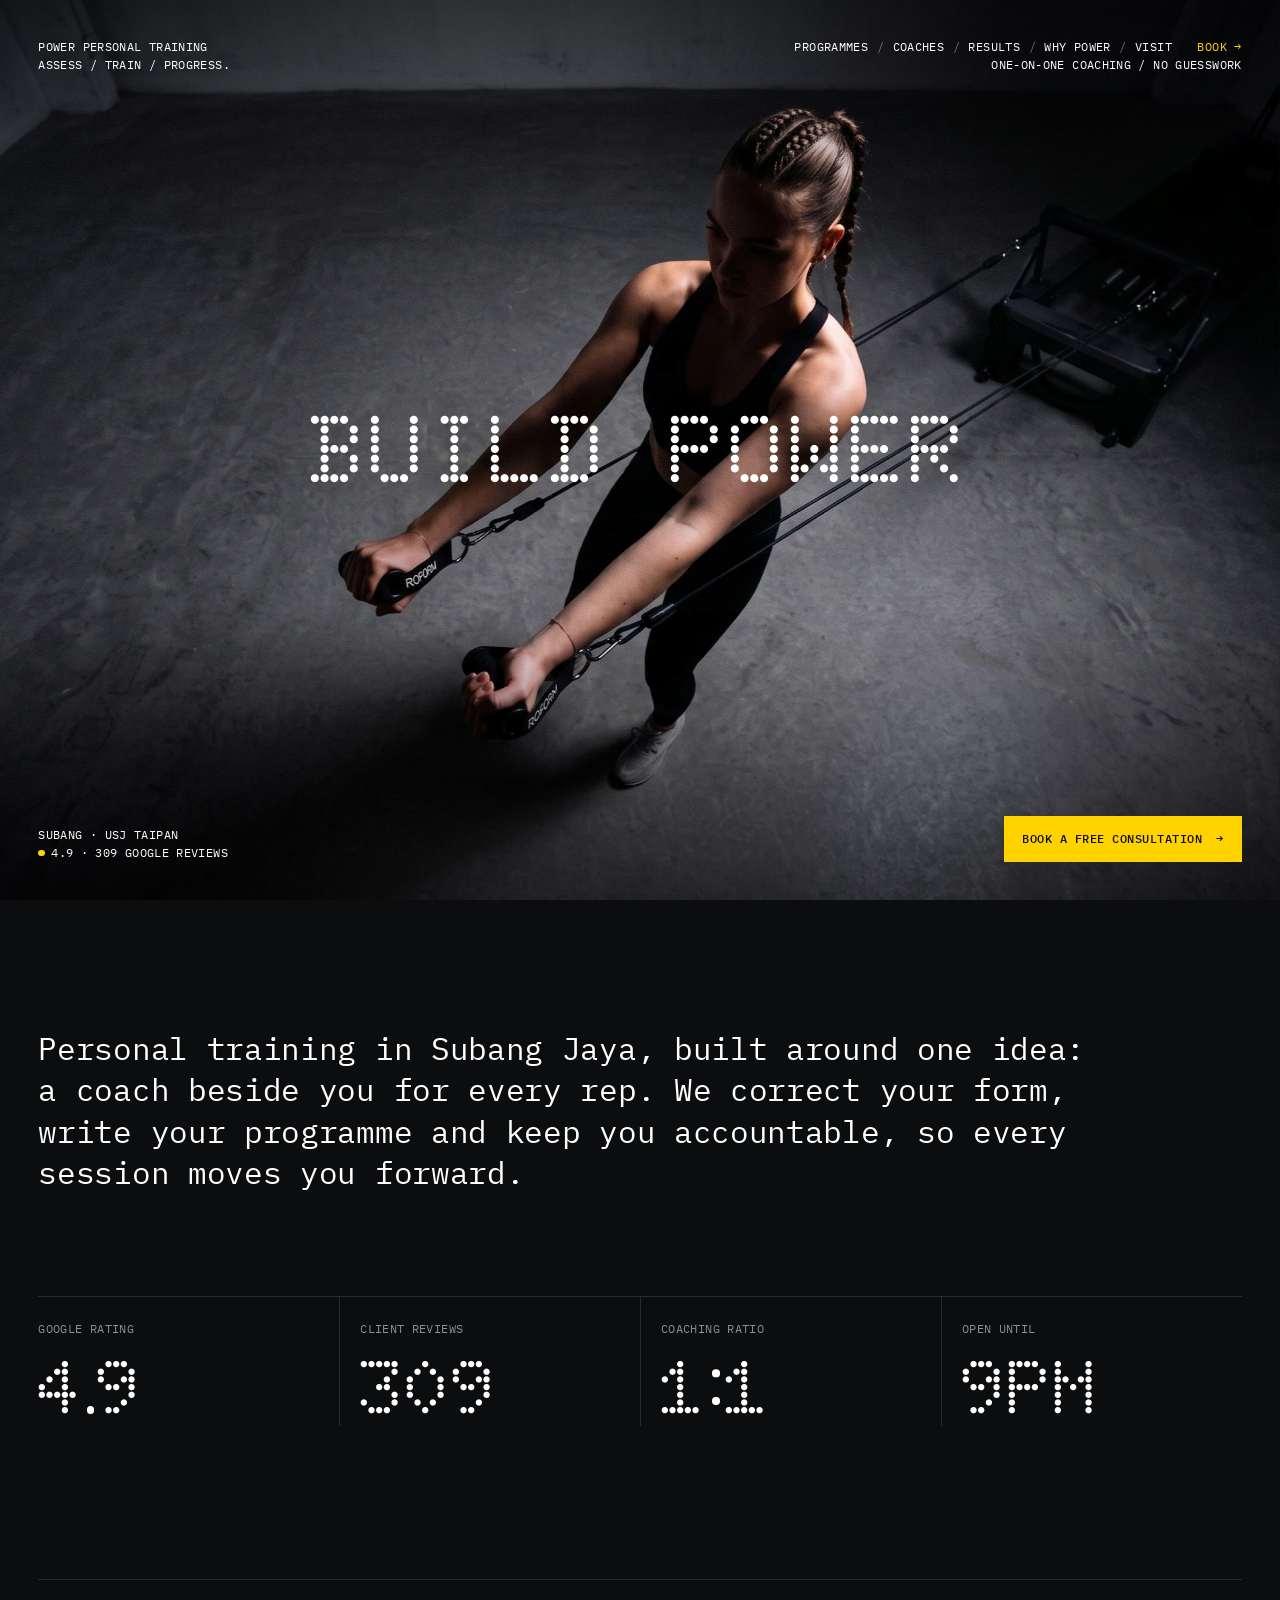
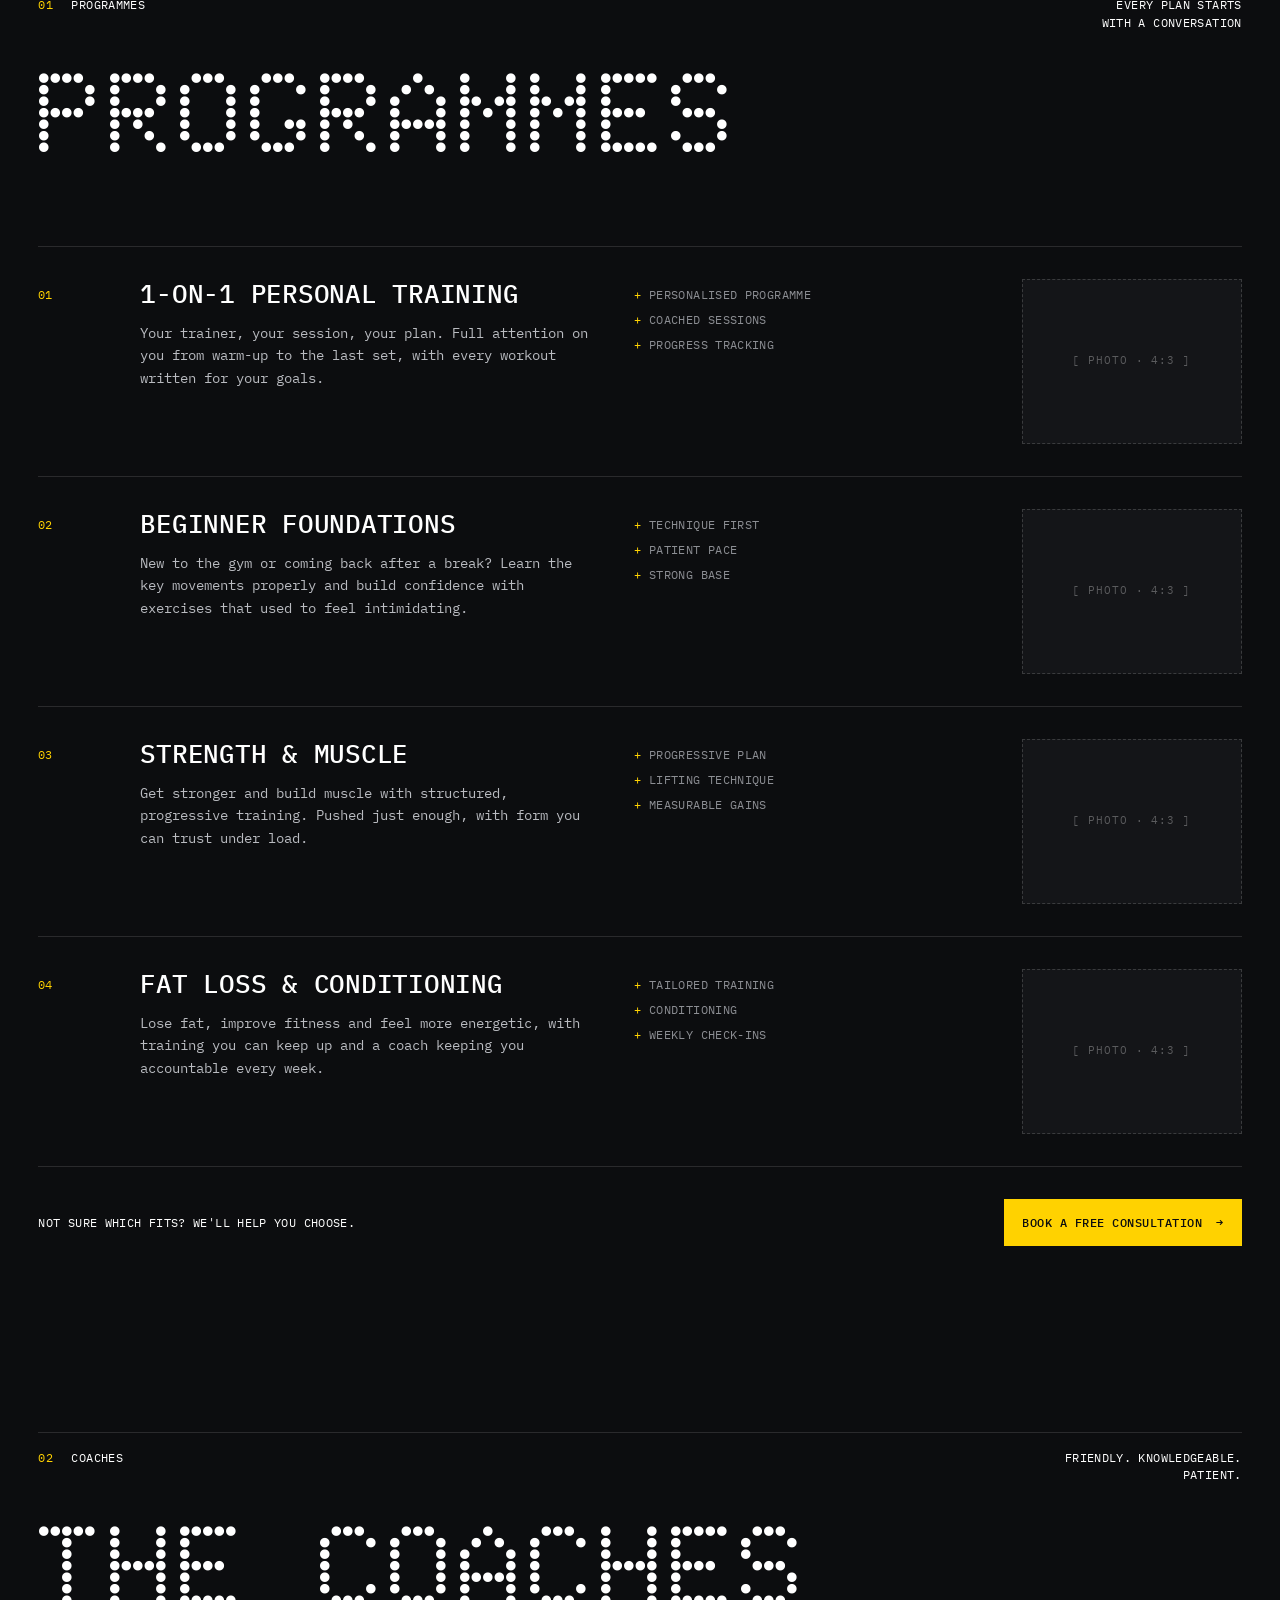
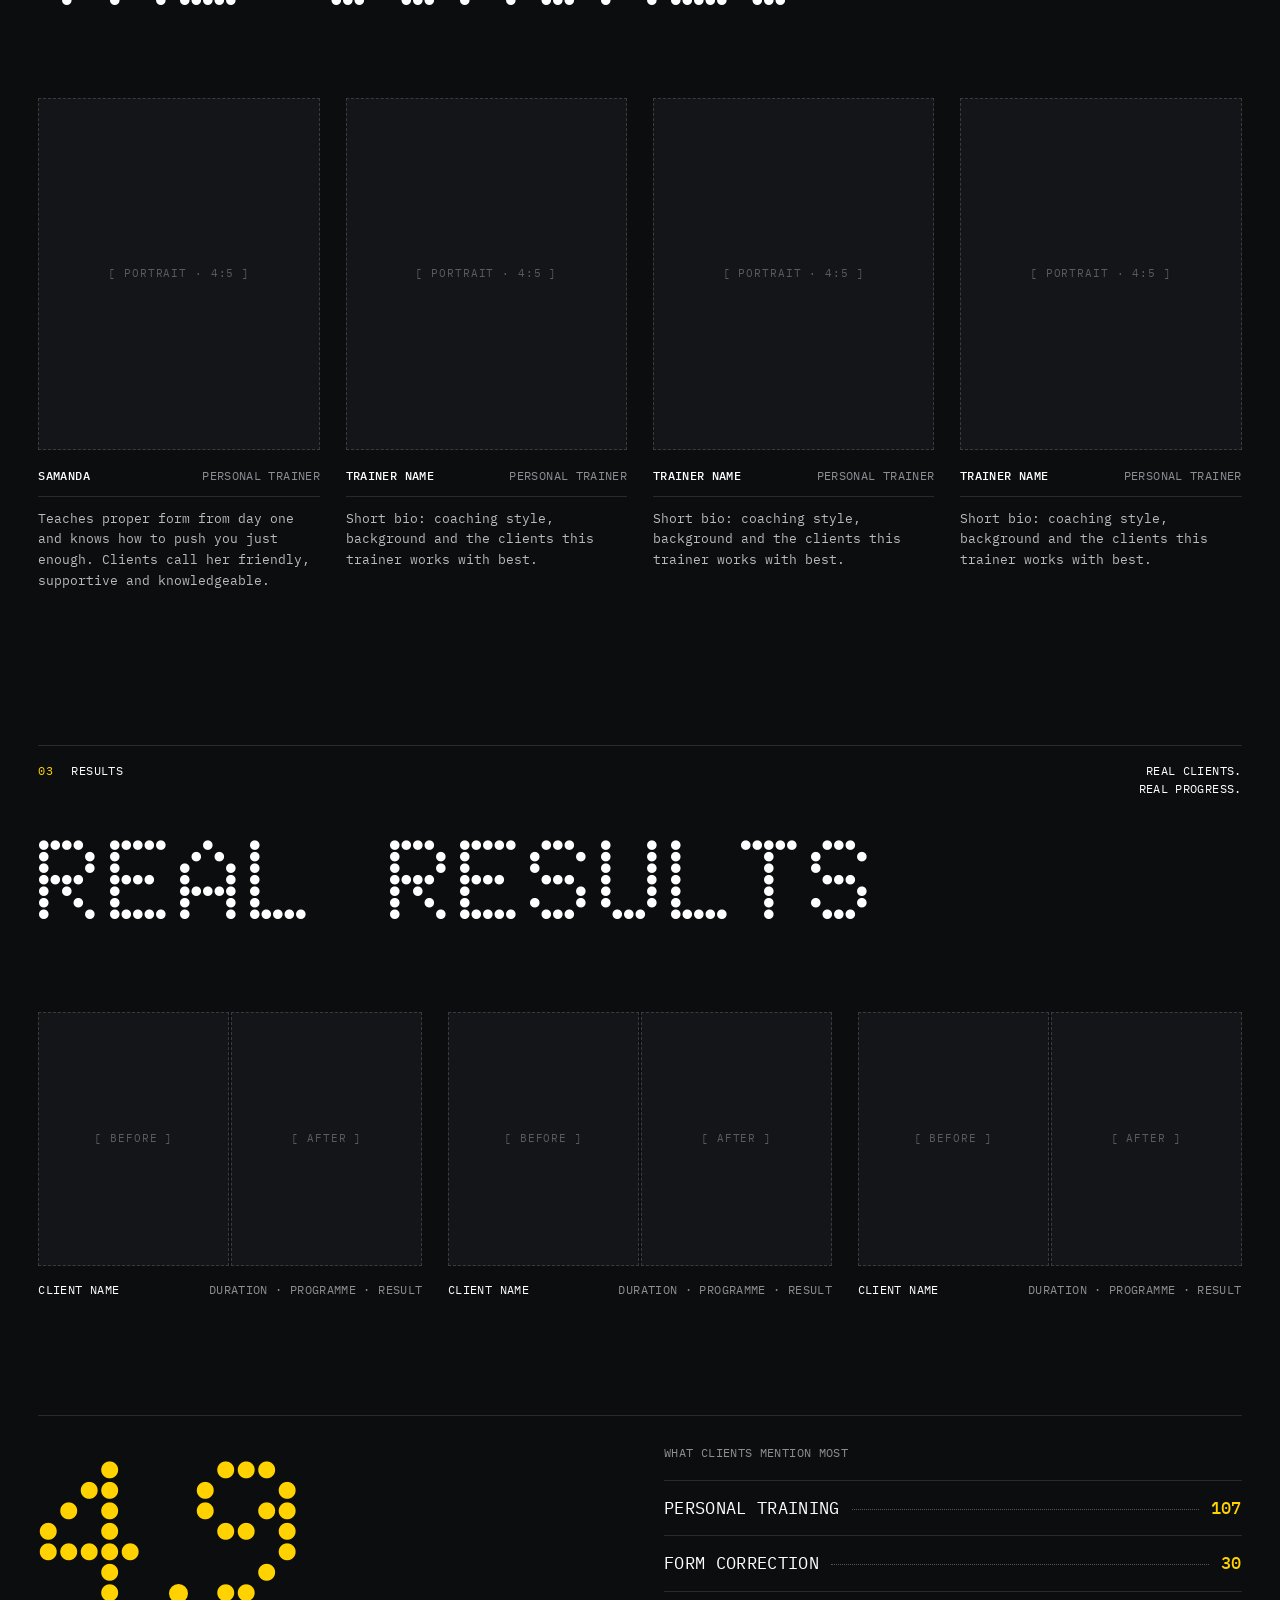
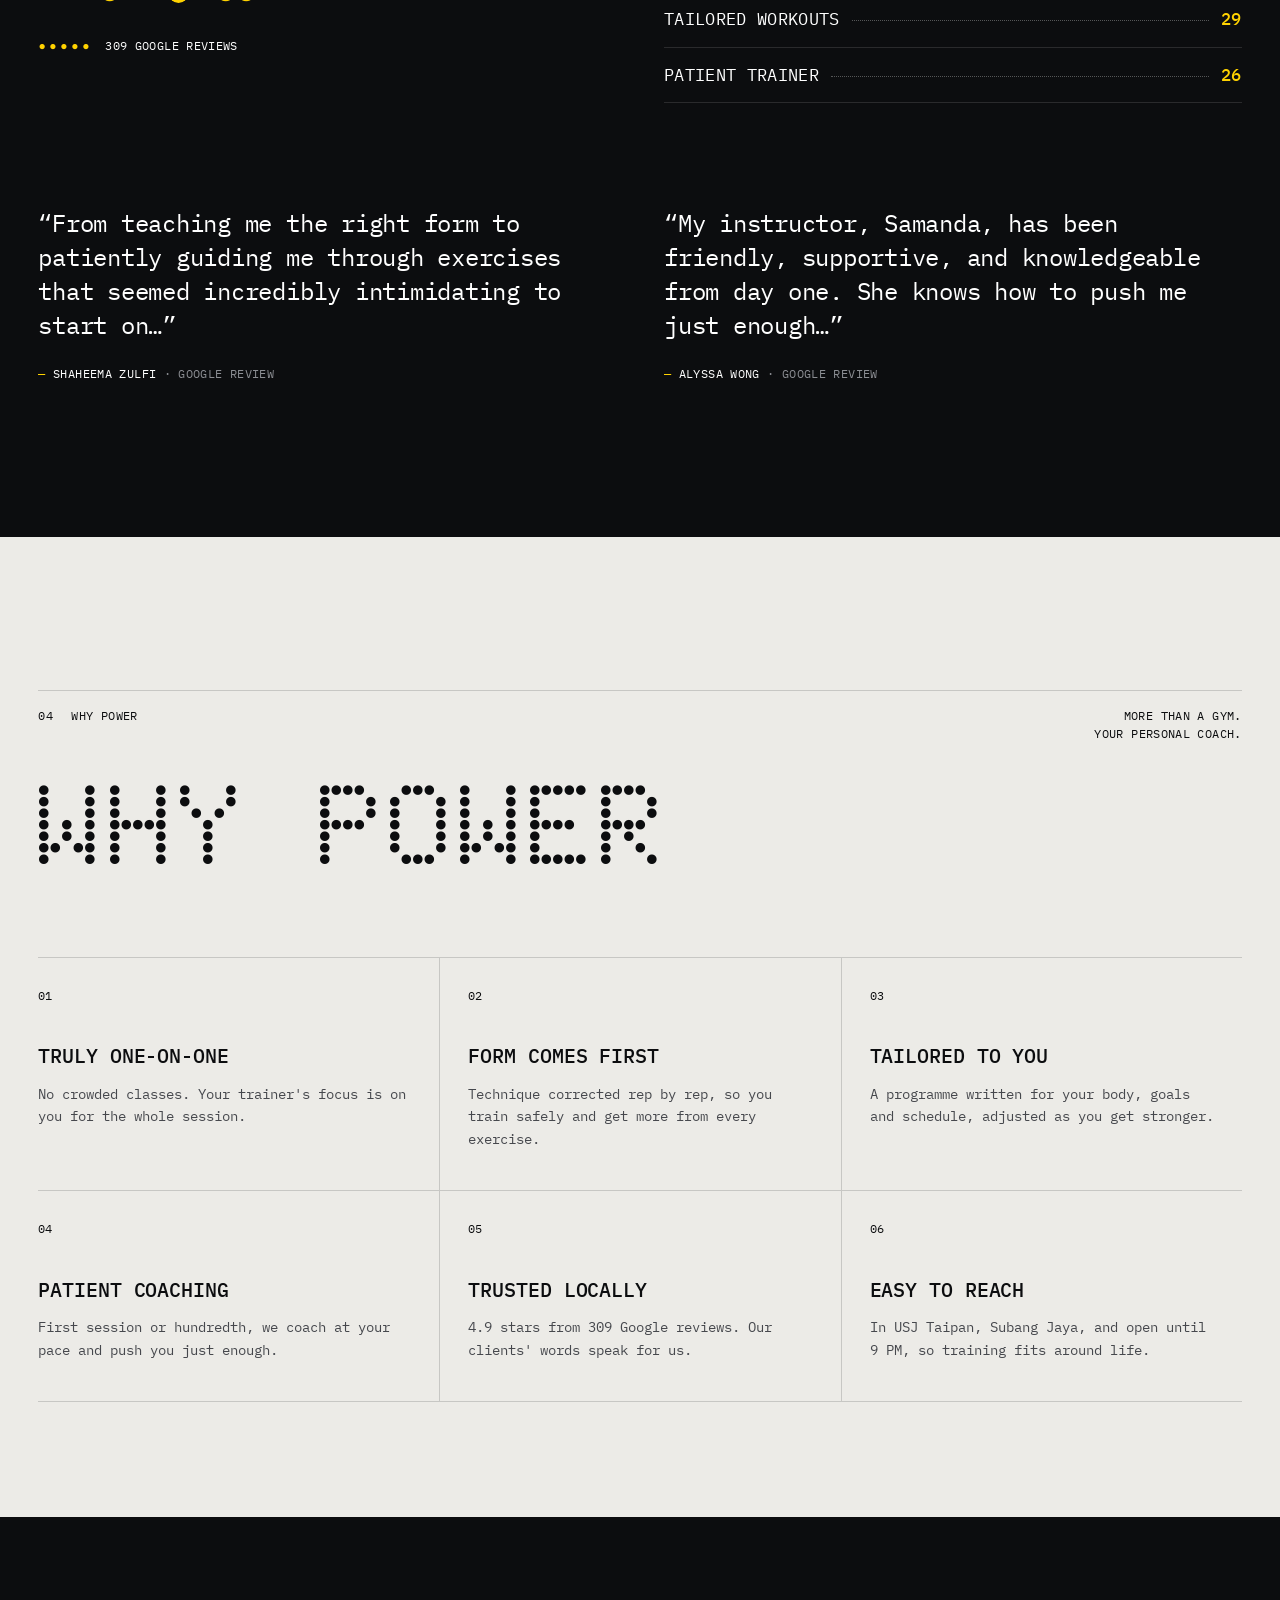
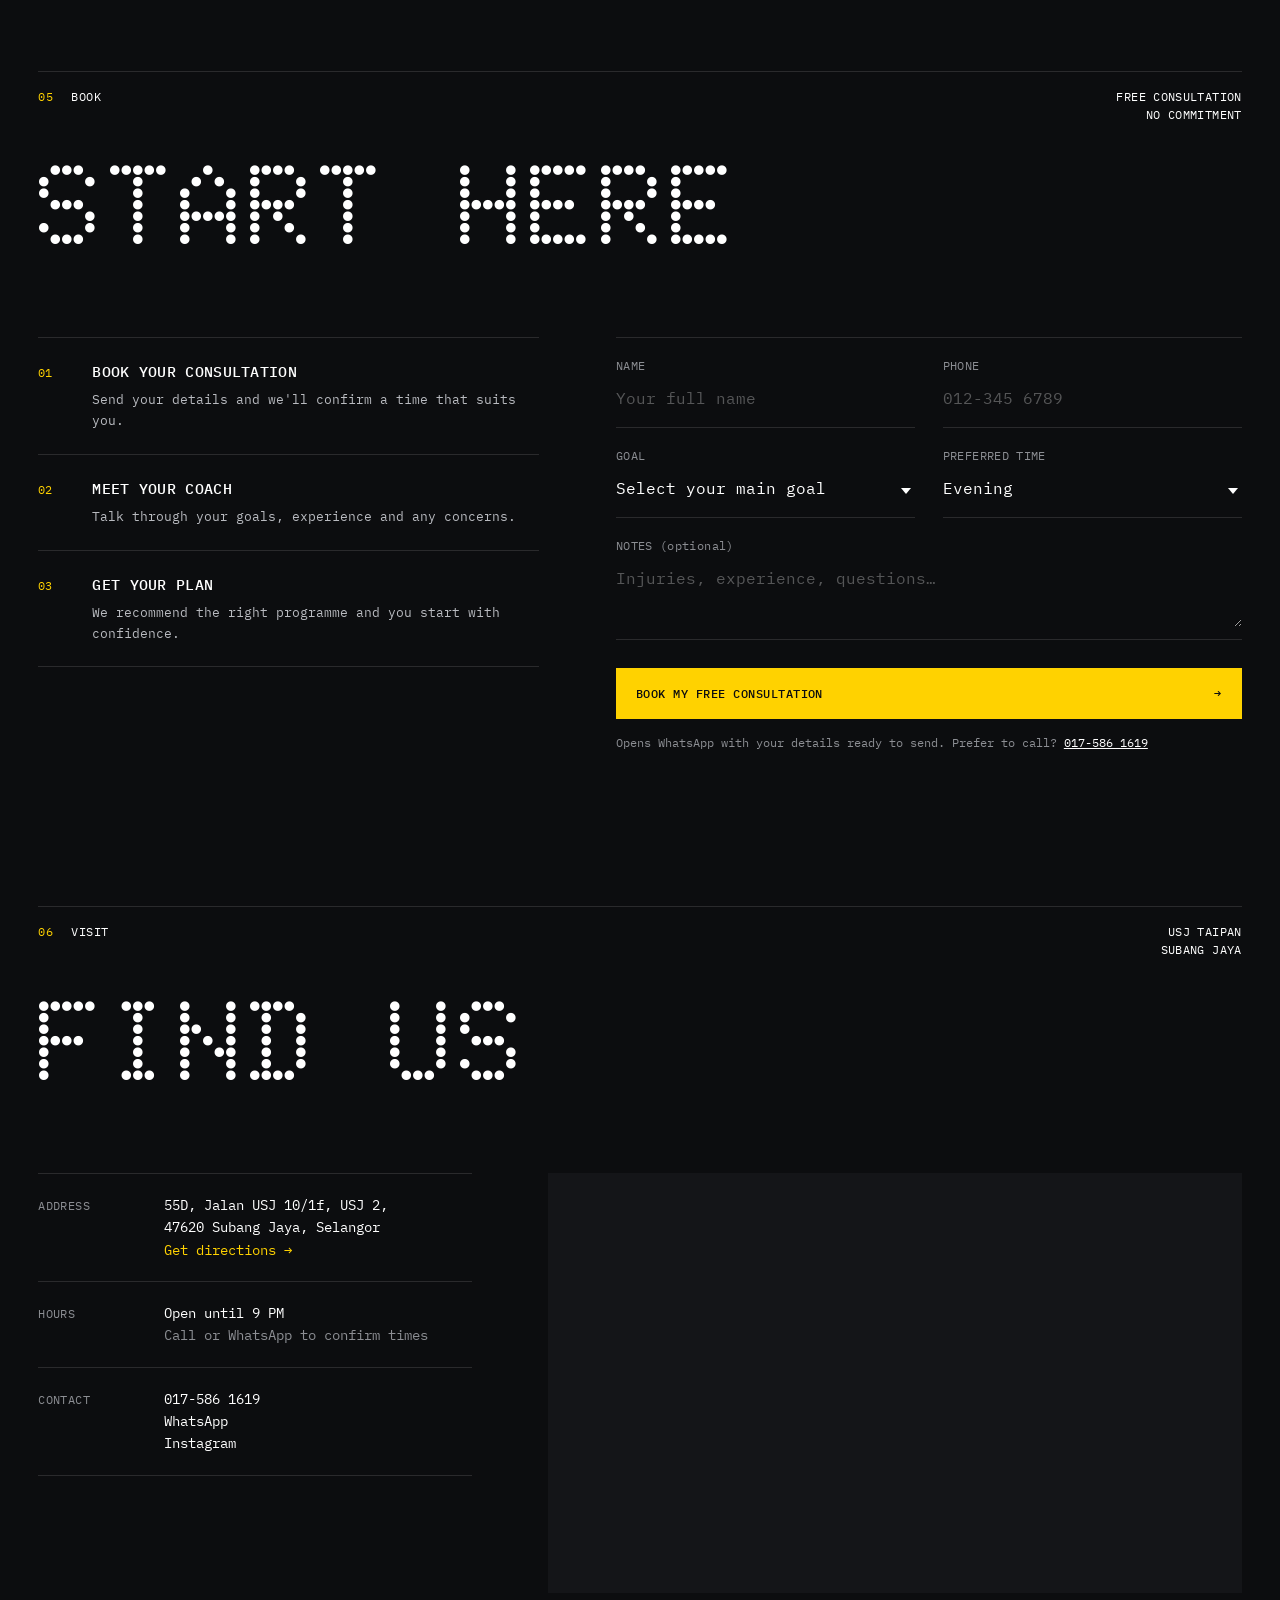
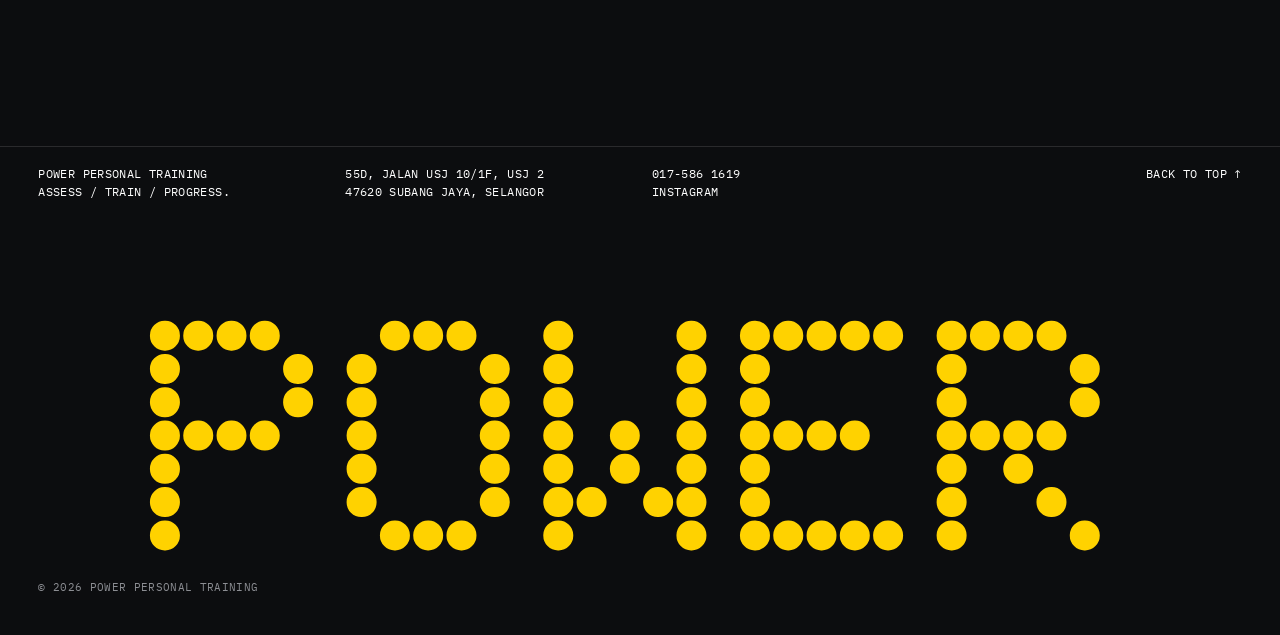
==== commit 5fe06442: "Rebuild landing page in the minimal BUILD POWER style Drop the scroll animation and carry the minima" ====
--- a/index.html
+++ b/index.html
@@ -4,530 +4,386 @@
   <meta charset="UTF-8" />
   <meta name="viewport" content="width=device-width, initial-scale=1.0" />
   <title>POWER Personal Training | 1-on-1 Coaching in Subang USJ Taipan</title>
-  <meta name="description" content="POWER Personal Training, USJ Taipan, Subang Jaya. One-on-one coaching, personalised workout programmes and form correction. Rated 4.9 from 309 Google reviews. Book a free consultation." />
-  <meta name="theme-color" content="#0a0a0a" />
+  <meta name="description" content="POWER Personal Training, USJ Taipan, Subang Jaya. One-on-one coaching, personalised programmes and form correction. Rated 4.9 from 309 Google reviews. Book a free consultation." />
+  <meta name="theme-color" content="#0c0d0f" />
 
   <link rel="preconnect" href="https://fonts.googleapis.com" />
   <link rel="preconnect" href="https://fonts.gstatic.com" crossorigin />
-  <link href="https://fonts.googleapis.com/css2?family=Anton&family=Barlow+Condensed:wght@500;600;700;800&family=Barlow:wght@400;500;600&display=swap" rel="stylesheet" />
+  <link href="https://fonts.googleapis.com/css2?family=Doto:ROND,wght@0..100,100..900&family=IBM+Plex+Mono:wght@400;500&display=swap" rel="stylesheet" />
   <link rel="stylesheet" href="styles.css" />
 </head>
 <body>
 
   <!-- ============ HEADER ============ -->
   <header class="site-header" id="top">
-    <div class="container header-inner">
-      <a href="#top" class="logo" aria-label="POWER Personal Training home">
-        <!-- LOGO: replace this wordmark with the POWER logo file when ready -->
-        <span class="logo-mark">POWER</span>
-        <span class="logo-sub">Personal Training</span>
-      </a>
-
-      <nav class="main-nav" id="main-nav" aria-label="Main">
-        <a href="#programmes">Programmes</a>
-        <a href="#trainers">Trainers</a>
-        <a href="#results">Results</a>
-        <a href="#why">Why POWER</a>
-        <a href="#location">Location</a>
-        <a href="#book" class="btn btn-primary btn-sm nav-cta">Book Free Consultation</a>
-      </nav>
-
-      <button class="nav-toggle" id="nav-toggle" aria-label="Open menu" aria-expanded="false" aria-controls="main-nav">
-        <span></span><span></span><span></span>
-      </button>
+    <a href="#top" class="brand">
+      <span>POWER Personal Training</span>
+      <span class="muted-on-scroll">Assess / Train / Progress.</span>
+    </a>
+
+    <div class="header-right">
+    <nav class="nav" id="nav" aria-label="Main">
+      <a href="#programmes">Programmes</a><span class="sep" aria-hidden="true">/</span>
+      <a href="#coaches">Coaches</a><span class="sep" aria-hidden="true">/</span>
+      <a href="#results">Results</a><span class="sep" aria-hidden="true">/</span>
+      <a href="#why">Why POWER</a><span class="sep" aria-hidden="true">/</span>
+      <a href="#visit">Visit</a>
+      <a href="#book" class="nav-book">Book →</a>
+    </nav>
+    <p class="muted-on-scroll">One-on-one coaching / No guesswork</p>
     </div>
+
+    <button class="menu-btn" id="menu-btn" aria-expanded="false" aria-controls="menu">Menu</button>
   </header>
 
+  <!-- Mobile menu -->
+  <div class="menu" id="menu" hidden>
+    <nav aria-label="Mobile">
+      <a href="#programmes">Programmes</a>
+      <a href="#coaches">Coaches</a>
+      <a href="#results">Results</a>
+      <a href="#why">Why POWER</a>
+      <a href="#visit">Visit</a>
+    </nav>
+    <a href="#book" class="cta cta-block">Book a free consultation <span aria-hidden="true">→</span></a>
+    <p class="menu-foot">017-586 1619<br />55D, Jalan USJ 10/1f, Subang Jaya</p>
+  </div>
+
   <main>
 
-    <!-- ============ 1. HERO ============ -->
+    <!-- ============ HERO ============ -->
     <section class="hero" aria-labelledby="hero-title">
-      <!-- HERO MEDIA: drop in a full-bleed photo or looping video here, e.g.
-           <video class="hero-video" autoplay muted loop playsinline poster="..."><source src="..." type="video/mp4"></video> -->
-      <div class="hero-media img-slot" data-label="Hero video / photo · 1920 × 1080"></div>
-      <div class="hero-overlay"></div>
-
-      <div class="container hero-content">
-        <p class="eyebrow">Personal Training · Subang USJ Taipan</p>
-        <h1 id="hero-title" class="hero-title">
-          Stronger<br />
-          starts <span class="text-yellow">here.</span>
-        </h1>
-        <p class="hero-lead">
-          One-on-one coaching, a programme built around you, and a trainer who checks every rep.
-          No guesswork. Real progress you can see.
+      <picture>
+        <source media="(max-aspect-ratio: 4/5)" srcset="assets/images/hero-mobile.jpg" />
+        <img class="hero-photo" src="assets/images/hero-wide.jpg" alt="Client training with resistance bands in the POWER studio" fetchpriority="high" />
+      </picture>
+
+      <h1 id="hero-title" class="hero-title">Build Power</h1>
+
+      <p class="corner hero-bl">
+        <span>Subang · USJ Taipan</span>
+        <span><a href="#results"><i class="dot" aria-hidden="true"></i>4.9 · 309 Google reviews</a></span>
+      </p>
+
+      <div class="corner hero-br">
+        <a class="cta" href="#book">Book a free consultation <span class="arrow" aria-hidden="true">→</span></a>
+      </div>
+    </section>
+
+    <!-- ============ INTRO / STATS ============ -->
+    <section class="intro" aria-label="About POWER">
+      <div class="wrap">
+        <p class="intro-text reveal">
+          Personal training in Subang Jaya, built around one idea: a coach beside you for every rep.
+          We correct your form, write your programme and keep you accountable, so every session moves you forward.
         </p>
-        <div class="hero-actions">
-          <a href="#book" class="btn btn-primary btn-lg">Book a Free Consultation</a>
-          <a href="#programmes" class="btn btn-ghost btn-lg">View Programmes</a>
-        </div>
-
-        <a class="rating-badge" href="#results" aria-label="Rated 4.9 out of 5 from 309 Google reviews">
-          <span class="stars" aria-hidden="true">★★★★★</span>
-          <span><strong>4.9</strong> from 309 Google reviews</span>
-        </a>
-      </div>
-    </section>
-
-    <!-- Marquee strip -->
-    <div class="marquee" aria-hidden="true">
-      <div class="marquee-track">
-        <span>One-on-one coaching</span><span>Form correction</span><span>Tailored workouts</span><span>Patient trainers</span><span>Real results</span>
-        <span>One-on-one coaching</span><span>Form correction</span><span>Tailored workouts</span><span>Patient trainers</span><span>Real results</span>
-      </div>
-    </div>
-
-    <!-- Stats -->
-    <section class="stats" aria-label="POWER at a glance">
-      <div class="container stats-grid">
-        <div class="stat">
-          <span class="stat-num">4.9<span class="text-yellow">★</span></span>
-          <span class="stat-label">Google rating</span>
-        </div>
-        <div class="stat">
-          <span class="stat-num">309</span>
-          <span class="stat-label">Client reviews</span>
-        </div>
-        <div class="stat">
-          <span class="stat-num">1:1</span>
-          <span class="stat-label">Coaching, every session</span>
-        </div>
-        <div class="stat">
-          <span class="stat-num">9<small>PM</small></span>
-          <span class="stat-label">Open until</span>
-        </div>
-      </div>
-    </section>
-
-    <!-- ============ 2. TRAINING PROGRAMMES ============ -->
+
+        <dl class="stats">
+          <div class="stat reveal"><dt>Google rating</dt><dd>4<span class="dp" aria-hidden="true"></span><span class="sr-only">.</span>9</dd></div>
+          <div class="stat reveal"><dt>Client reviews</dt><dd>309</dd></div>
+          <div class="stat reveal"><dt>Coaching ratio</dt><dd>1<span class="colon" aria-hidden="true"></span><span class="sr-only">:</span>1</dd></div>
+          <div class="stat reveal"><dt>Open until</dt><dd>9PM</dd></div>
+        </dl>
+      </div>
+    </section>
+
+    <!-- ============ 01 PROGRAMMES ============ -->
     <section class="section" id="programmes" aria-labelledby="programmes-title">
-      <div class="container">
-        <div class="section-head">
-          <p class="eyebrow">Training Programmes</p>
-          <h2 id="programmes-title" class="section-title">Built for your body.<br /><span class="text-yellow">Built for your goal.</span></h2>
-          <p class="section-lead">
-            Every programme starts with a conversation about where you are and where you want to be.
-            Your trainer then builds the plan, coaches every session and adjusts as you progress.
-          </p>
-        </div>
-
-        <div class="programme-grid">
-          <article class="programme-card">
-            <div class="img-slot programme-media" data-label="Programme photo"></div>
-            <div class="programme-body">
-              <span class="programme-num">01</span>
+      <div class="wrap">
+        <header class="section-head">
+          <p class="label"><span>01</span> Programmes</p>
+          <p class="label label-right">Every plan starts<br />with a conversation</p>
+        </header>
+        <h2 id="programmes-title" class="title reveal">Programmes</h2>
+
+        <ol class="programmes">
+          <li class="programme reveal">
+            <span class="programme-num">01</span>
+            <div class="programme-main">
               <h3>1-on-1 Personal Training</h3>
               <p>Your trainer, your session, your plan. Full attention on you from warm-up to the last set, with every workout written for your goals.</p>
-              <ul class="tick-list">
-                <li>Personalised workout programme</li>
-                <li>Coached, supervised sessions</li>
-                <li>Progress tracked over time</li>
-              </ul>
-            </div>
-          </article>
-
-          <article class="programme-card">
-            <div class="img-slot programme-media" data-label="Programme photo"></div>
-            <div class="programme-body">
-              <span class="programme-num">02</span>
+            </div>
+            <ul class="programme-tags"><li>Personalised programme</li><li>Coached sessions</li><li>Progress tracking</li></ul>
+            <div class="slot programme-img" data-label="Photo · 4:3"></div>
+          </li>
+          <li class="programme reveal">
+            <span class="programme-num">02</span>
+            <div class="programme-main">
               <h3>Beginner Foundations</h3>
-              <p>New to the gym or coming back after a break? Learn the key movements properly, build confidence, and get comfortable with exercises that used to look intimidating.</p>
-              <ul class="tick-list">
-                <li>Step-by-step technique coaching</li>
-                <li>Patient, supportive pace</li>
-                <li>Strong base for long-term training</li>
-              </ul>
-            </div>
-          </article>
-
-          <article class="programme-card">
-            <div class="img-slot programme-media" data-label="Programme photo"></div>
-            <div class="programme-body">
-              <span class="programme-num">03</span>
+              <p>New to the gym or coming back after a break? Learn the key movements properly and build confidence with exercises that used to feel intimidating.</p>
+            </div>
+            <ul class="programme-tags"><li>Technique first</li><li>Patient pace</li><li>Strong base</li></ul>
+            <div class="slot programme-img" data-label="Photo · 4:3"></div>
+          </li>
+          <li class="programme reveal">
+            <span class="programme-num">03</span>
+            <div class="programme-main">
               <h3>Strength &amp; Muscle</h3>
-              <p>Get stronger and build muscle with structured, progressive training. You get pushed just enough, with form you can trust under load.</p>
-              <ul class="tick-list">
-                <li>Progressive strength plan</li>
-                <li>Lifting technique &amp; form correction</li>
-                <li>Measurable strength gains</li>
-              </ul>
-            </div>
-          </article>
-
-          <article class="programme-card">
-            <div class="img-slot programme-media" data-label="Programme photo"></div>
-            <div class="programme-body">
-              <span class="programme-num">04</span>
+              <p>Get stronger and build muscle with structured, progressive training. Pushed just enough, with form you can trust under load.</p>
+            </div>
+            <ul class="programme-tags"><li>Progressive plan</li><li>Lifting technique</li><li>Measurable gains</li></ul>
+            <div class="slot programme-img" data-label="Photo · 4:3"></div>
+          </li>
+          <li class="programme reveal">
+            <span class="programme-num">04</span>
+            <div class="programme-main">
               <h3>Fat Loss &amp; Conditioning</h3>
               <p>Lose fat, improve fitness and feel more energetic, with training you can keep up and a coach keeping you accountable every week.</p>
-              <ul class="tick-list">
-                <li>Tailored training plan</li>
-                <li>Conditioning &amp; fitness work</li>
-                <li>Regular check-ins &amp; accountability</li>
-              </ul>
-            </div>
+            </div>
+            <ul class="programme-tags"><li>Tailored training</li><li>Conditioning</li><li>Weekly check-ins</li></ul>
+            <div class="slot programme-img" data-label="Photo · 4:3"></div>
+          </li>
+        </ol>
+
+        <div class="inline-cta reveal">
+          <p>Not sure which fits? We'll help you choose.</p>
+          <a class="cta" href="#book">Book a free consultation <span class="arrow" aria-hidden="true">→</span></a>
+        </div>
+      </div>
+    </section>
+
+    <!-- ============ 02 COACHES ============ -->
+    <section class="section" id="coaches" aria-labelledby="coaches-title">
+      <div class="wrap">
+        <header class="section-head">
+          <p class="label"><span>02</span> Coaches</p>
+          <p class="label label-right">Friendly. Knowledgeable.<br />Patient.</p>
+        </header>
+        <h2 id="coaches-title" class="title reveal">The Coaches</h2>
+
+        <!-- COACHES: duplicate a .coach block per trainer and add their portrait -->
+        <div class="coaches">
+          <article class="coach reveal">
+            <div class="slot coach-img" data-label="Portrait · 4:5"></div>
+            <div class="coach-meta">
+              <h3>Samanda</h3>
+              <p class="coach-role">Personal trainer</p>
+            </div>
+            <p class="coach-bio">Teaches proper form from day one and knows how to push you just enough. Clients call her friendly, supportive and knowledgeable.</p>
           </article>
-        </div>
-
-        <div class="section-cta">
-          <p>Not sure which is right for you? We'll help you choose.</p>
-          <a href="#book" class="btn btn-primary">Book a Free Consultation</a>
-        </div>
-      </div>
-    </section>
-
-    <!-- ============ 3. MEET THE TRAINERS ============ -->
-    <section class="section section-dark" id="trainers" aria-labelledby="trainers-title">
-      <div class="container">
-        <div class="section-head">
-          <p class="eyebrow">Meet the Trainers</p>
-          <h2 id="trainers-title" class="section-title">Coaches who know you<br /><span class="text-yellow">by name.</span></h2>
-          <p class="section-lead">
-            Friendly, knowledgeable and patient. Our trainers teach you the right form, push you at the right
-            pace, and stay with you all the way to your goal.
-          </p>
-        </div>
-
-        <!-- TRAINERS: duplicate a .trainer-card for each coach. Replace the placeholder text and add a photo. -->
-        <div class="trainer-grid">
-          <article class="trainer-card">
-            <div class="img-slot trainer-photo" data-label="Trainer portrait · 4:5"></div>
-            <div class="trainer-info">
-              <h3>Samanda</h3>
-              <p class="trainer-role">Personal Trainer</p>
-              <p class="trainer-bio">Clients describe her as friendly, supportive and knowledgeable. She teaches proper form from day one and knows how to push you just enough.</p>
-              <div class="tags"><span>Form correction</span><span>Beginners</span></div>
-            </div>
+          <article class="coach reveal">
+            <div class="slot coach-img" data-label="Portrait · 4:5"></div>
+            <div class="coach-meta">
+              <h3>Trainer name</h3>
+              <p class="coach-role">Personal trainer</p>
+            </div>
+            <p class="coach-bio">Short bio: coaching style, background and the clients this trainer works with best.</p>
           </article>
-
-          <article class="trainer-card">
-            <div class="img-slot trainer-photo" data-label="Trainer portrait · 4:5"></div>
-            <div class="trainer-info">
-              <h3>Trainer Name</h3>
-              <p class="trainer-role">Personal Trainer</p>
-              <p class="trainer-bio">Short bio: coaching style, background and the kind of clients this trainer works with best.</p>
-              <div class="tags"><span>Specialism</span><span>Specialism</span></div>
-            </div>
+          <article class="coach reveal">
+            <div class="slot coach-img" data-label="Portrait · 4:5"></div>
+            <div class="coach-meta">
+              <h3>Trainer name</h3>
+              <p class="coach-role">Personal trainer</p>
+            </div>
+            <p class="coach-bio">Short bio: coaching style, background and the clients this trainer works with best.</p>
           </article>
-
-          <article class="trainer-card">
-            <div class="img-slot trainer-photo" data-label="Trainer portrait · 4:5"></div>
-            <div class="trainer-info">
-              <h3>Trainer Name</h3>
-              <p class="trainer-role">Personal Trainer</p>
-              <p class="trainer-bio">Short bio: coaching style, background and the kind of clients this trainer works with best.</p>
-              <div class="tags"><span>Specialism</span><span>Specialism</span></div>
-            </div>
+          <article class="coach reveal">
+            <div class="slot coach-img" data-label="Portrait · 4:5"></div>
+            <div class="coach-meta">
+              <h3>Trainer name</h3>
+              <p class="coach-role">Personal trainer</p>
+            </div>
+            <p class="coach-bio">Short bio: coaching style, background and the clients this trainer works with best.</p>
           </article>
-
-          <article class="trainer-card">
-            <div class="img-slot trainer-photo" data-label="Trainer portrait · 4:5"></div>
-            <div class="trainer-info">
-              <h3>Trainer Name</h3>
-              <p class="trainer-role">Personal Trainer</p>
-              <p class="trainer-bio">Short bio: coaching style, background and the kind of clients this trainer works with best.</p>
-              <div class="tags"><span>Specialism</span><span>Specialism</span></div>
-            </div>
-          </article>
-        </div>
-      </div>
-    </section>
-
-    <!-- ============ 4. TRANSFORMATIONS & TESTIMONIALS ============ -->
+        </div>
+      </div>
+    </section>
+
+    <!-- ============ 03 RESULTS ============ -->
     <section class="section" id="results" aria-labelledby="results-title">
-      <div class="container">
-        <div class="section-head">
-          <p class="eyebrow">Client Transformations</p>
-          <h2 id="results-title" class="section-title">Real clients.<br /><span class="text-yellow">Real results.</span></h2>
-        </div>
-
-        <!-- TRANSFORMATIONS: add before/after photos and fill in each client's details. -->
-        <div class="transform-grid">
-          <article class="transform-card">
-            <div class="before-after">
-              <div class="img-slot" data-label="Before"></div>
-              <div class="img-slot" data-label="After"></div>
-            </div>
-            <div class="transform-info">
-              <h3>Client Name</h3>
-              <p>Duration · Programme · Key result</p>
-            </div>
-          </article>
-          <article class="transform-card">
-            <div class="before-after">
-              <div class="img-slot" data-label="Before"></div>
-              <div class="img-slot" data-label="After"></div>
-            </div>
-            <div class="transform-info">
-              <h3>Client Name</h3>
-              <p>Duration · Programme · Key result</p>
-            </div>
-          </article>
-          <article class="transform-card">
-            <div class="before-after">
-              <div class="img-slot" data-label="Before"></div>
-              <div class="img-slot" data-label="After"></div>
-            </div>
-            <div class="transform-info">
-              <h3>Client Name</h3>
-              <p>Duration · Programme · Key result</p>
-            </div>
-          </article>
-        </div>
-
-        <!-- Review summary -->
-        <div class="review-summary">
-          <div class="review-score">
-            <span class="score">4.9</span>
-            <div>
-              <span class="stars" aria-hidden="true">★★★★★</span>
-              <p>Based on <strong>309</strong> Google reviews</p>
-            </div>
+      <div class="wrap">
+        <header class="section-head">
+          <p class="label"><span>03</span> Results</p>
+          <p class="label label-right">Real clients.<br />Real progress.</p>
+        </header>
+        <h2 id="results-title" class="title reveal">Real Results</h2>
+
+        <!-- TRANSFORMATIONS: add before/after photos and the client's details -->
+        <div class="transforms">
+          <figure class="transform reveal">
+            <div class="ba"><div class="slot" data-label="Before"></div><div class="slot" data-label="After"></div></div>
+            <figcaption><span>Client name</span><span>Duration · Programme · Result</span></figcaption>
+          </figure>
+          <figure class="transform reveal">
+            <div class="ba"><div class="slot" data-label="Before"></div><div class="slot" data-label="After"></div></div>
+            <figcaption><span>Client name</span><span>Duration · Programme · Result</span></figcaption>
+          </figure>
+          <figure class="transform reveal">
+            <div class="ba"><div class="slot" data-label="Before"></div><div class="slot" data-label="After"></div></div>
+            <figcaption><span>Client name</span><span>Duration · Programme · Result</span></figcaption>
+          </figure>
+        </div>
+
+        <div class="reviews">
+          <div class="score reveal">
+            <p class="score-num">4<span class="dp" aria-hidden="true"></span><span class="sr-only">.</span>9</p>
+            <p class="score-meta"><span class="stars" aria-hidden="true">●●●●●</span>309 Google reviews</p>
           </div>
-          <div class="review-topics">
-            <p class="topics-label">What clients mention most</p>
-            <ul class="topic-chips">
-              <li><strong>107</strong> Personal training</li>
-              <li><strong>30</strong> Form correction</li>
-              <li><strong>29</strong> Tailored workouts</li>
-              <li><strong>26</strong> Patient trainer</li>
+
+          <div class="mentions reveal">
+            <p class="label">What clients mention most</p>
+            <ul>
+              <li><span>Personal training</span><i aria-hidden="true"></i><b>107</b></li>
+              <li><span>Form correction</span><i aria-hidden="true"></i><b>30</b></li>
+              <li><span>Tailored workouts</span><i aria-hidden="true"></i><b>29</b></li>
+              <li><span>Patient trainer</span><i aria-hidden="true"></i><b>26</b></li>
             </ul>
           </div>
         </div>
 
-        <!-- Testimonials -->
-        <div class="testimonial-grid">
-          <figure class="testimonial">
-            <blockquote>
-              “I've been training at POWER for over a month now with Samanda and it has been an incredible experience so far.
-              From teaching me the right form to patiently guiding me through exercises that seemed incredibly intimidating to start on…”
-            </blockquote>
-            <figcaption>
-              <span class="avatar" aria-hidden="true">S</span>
-              <span><strong>Shaheema Zulfi</strong><small>Google review · ★★★★★</small></span>
-            </figcaption>
-          </figure>
-
-          <figure class="testimonial">
-            <blockquote>
-              “This was my first time enrolling in personal training classes, and I'm really glad I did. My instructor, Samanda,
-              has been friendly, supportive, and knowledgeable from day one. She knows how to push me just enough…”
-            </blockquote>
-            <figcaption>
-              <span class="avatar" aria-hidden="true">A</span>
-              <span><strong>Alyssa Wong</strong><small>Google review · ★★★★★</small></span>
-            </figcaption>
-          </figure>
-
-          <!-- TESTIMONIAL: add another client review here -->
-          <figure class="testimonial testimonial-placeholder">
-            <blockquote>
-              “Add another client testimonial here, ideally one that mentions a specific result or goal achieved.”
-            </blockquote>
-            <figcaption>
-              <span class="avatar" aria-hidden="true">+</span>
-              <span><strong>Client Name</strong><small>Google review · ★★★★★</small></span>
-            </figcaption>
-          </figure>
-        </div>
-      </div>
-    </section>
-
-    <!-- ============ 5. WHY CHOOSE POWER ============ -->
-    <section class="section section-yellow" id="why" aria-labelledby="why-title">
-      <div class="container">
-        <div class="section-head">
-          <p class="eyebrow eyebrow-dark">Why Choose POWER</p>
-          <h2 id="why-title" class="section-title">More than a gym.<br />Your personal coach.</h2>
-        </div>
-
-        <div class="why-grid">
-          <div class="why-item">
-            <span class="why-num">01</span>
-            <h3>Truly one-on-one</h3>
-            <p>No crowded classes and no being left to figure it out yourself. Your trainer's focus is on you for the whole session.</p>
+        <div class="quotes">
+          <figure class="quote reveal">
+            <blockquote>“From teaching me the right form to patiently guiding me through exercises that seemed incredibly intimidating to start on…”</blockquote>
+            <figcaption>Shaheema Zulfi <span>· Google review</span></figcaption>
+          </figure>
+          <figure class="quote reveal">
+            <blockquote>“My instructor, Samanda, has been friendly, supportive, and knowledgeable from day one. She knows how to push me just enough…”</blockquote>
+            <figcaption>Alyssa Wong <span>· Google review</span></figcaption>
+          </figure>
+        </div>
+      </div>
+    </section>
+
+    <!-- ============ 04 WHY POWER ============ -->
+    <section class="section section-light" id="why" aria-labelledby="why-title">
+      <div class="wrap">
+        <header class="section-head">
+          <p class="label"><span>04</span> Why POWER</p>
+          <p class="label label-right">More than a gym.<br />Your personal coach.</p>
+        </header>
+        <h2 id="why-title" class="title reveal">Why Power</h2>
+
+        <div class="why">
+          <div class="why-item reveal"><span>01</span><h3>Truly one-on-one</h3><p>No crowded classes. Your trainer's focus is on you for the whole session.</p></div>
+          <div class="why-item reveal"><span>02</span><h3>Form comes first</h3><p>Technique corrected rep by rep, so you train safely and get more from every exercise.</p></div>
+          <div class="why-item reveal"><span>03</span><h3>Tailored to you</h3><p>A programme written for your body, goals and schedule, adjusted as you get stronger.</p></div>
+          <div class="why-item reveal"><span>04</span><h3>Patient coaching</h3><p>First session or hundredth, we coach at your pace and push you just enough.</p></div>
+          <div class="why-item reveal"><span>05</span><h3>Trusted locally</h3><p>4.9 stars from 309 Google reviews. Our clients' words speak for us.</p></div>
+          <div class="why-item reveal"><span>06</span><h3>Easy to reach</h3><p>In USJ Taipan, Subang Jaya, and open until 9 PM, so training fits around life.</p></div>
+        </div>
+      </div>
+    </section>
+
+    <!-- ============ 05 BOOK ============ -->
+    <section class="section" id="book" aria-labelledby="book-title">
+      <div class="wrap">
+        <header class="section-head">
+          <p class="label"><span>05</span> Book</p>
+          <p class="label label-right">Free consultation<br />No commitment</p>
+        </header>
+        <h2 id="book-title" class="title reveal">Start Here</h2>
+
+        <div class="book">
+          <ol class="steps reveal">
+            <li><span>01</span><div><h3>Book your consultation</h3><p>Send your details and we'll confirm a time that suits you.</p></div></li>
+            <li><span>02</span><div><h3>Meet your coach</h3><p>Talk through your goals, experience and any concerns.</p></div></li>
+            <li><span>03</span><div><h3>Get your plan</h3><p>We recommend the right programme and you start with confidence.</p></div></li>
+          </ol>
+
+          <form class="form reveal" id="book-form" novalidate>
+            <div class="field">
+              <label for="f-name">Name</label>
+              <input id="f-name" name="name" type="text" autocomplete="name" placeholder="Your full name" required />
+            </div>
+            <div class="field">
+              <label for="f-phone">Phone</label>
+              <input id="f-phone" name="phone" type="tel" autocomplete="tel" placeholder="012-345 6789" required />
+            </div>
+            <div class="field">
+              <label for="f-goal">Goal</label>
+              <select id="f-goal" name="goal" required>
+                <option value="" selected disabled>Select your main goal</option>
+                <option>Lose fat / get fitter</option>
+                <option>Build strength &amp; muscle</option>
+                <option>Learn proper form / beginner</option>
+                <option>General health &amp; wellbeing</option>
+                <option>Other</option>
+              </select>
+            </div>
+            <div class="field">
+              <label for="f-time">Preferred time</label>
+              <select id="f-time" name="time">
+                <option>Morning</option>
+                <option>Afternoon</option>
+                <option selected>Evening</option>
+                <option>Weekend</option>
+              </select>
+            </div>
+            <div class="field field-full">
+              <label for="f-msg">Notes <span class="opt">(optional)</span></label>
+              <textarea id="f-msg" name="message" rows="2" placeholder="Injuries, experience, questions…"></textarea>
+            </div>
+
+            <p class="form-error" id="form-error" role="alert" hidden>Please add your name, phone number and main goal.</p>
+
+            <div class="form-foot">
+              <button type="submit" class="cta cta-block">Book my free consultation <span class="arrow" aria-hidden="true">→</span></button>
+              <p class="form-note">Opens WhatsApp with your details ready to send. Prefer to call? <a href="tel:+60175861619">017-586 1619</a></p>
+            </div>
+          </form>
+        </div>
+      </div>
+    </section>
+
+    <!-- ============ 06 VISIT ============ -->
+    <section class="section" id="visit" aria-labelledby="visit-title">
+      <div class="wrap">
+        <header class="section-head">
+          <p class="label"><span>06</span> Visit</p>
+          <p class="label label-right">USJ Taipan<br />Subang Jaya</p>
+        </header>
+        <h2 id="visit-title" class="title reveal">Find Us</h2>
+
+        <div class="visit">
+          <dl class="visit-info reveal">
+            <div>
+              <dt>Address</dt>
+              <dd>55D, Jalan USJ 10/1f, USJ 2,<br />47620 Subang Jaya, Selangor<br />
+                <a class="link" href="https://www.google.com/maps/search/?api=1&amp;query=POWER+Personal+Training+55D+Jalan+USJ+10%2F1f+Subang+Jaya" target="_blank" rel="noopener">Get directions →</a></dd>
+            </div>
+            <div>
+              <dt>Hours</dt>
+              <!-- HOURS: replace with the full weekly opening hours -->
+              <dd>Open until 9 PM<br /><span class="muted">Call or WhatsApp to confirm times</span></dd>
+            </div>
+            <div>
+              <dt>Contact</dt>
+              <dd>
+                <a href="tel:+60175861619">017-586 1619</a><br />
+                <a href="https://wa.me/60175861619" target="_blank" rel="noopener">WhatsApp</a><br />
+                <!-- INSTAGRAM: add the exact profile URL -->
+                <a href="https://www.instagram.com/" target="_blank" rel="noopener">Instagram</a>
+              </dd>
+            </div>
+          </dl>
+
+          <div class="map reveal">
+            <iframe
+              title="Map showing POWER Personal Training, USJ Taipan"
+              src="https://www.google.com/maps?q=POWER+Personal+Training+55D+Jalan+USJ+10%2F1f+Subang+Jaya&amp;output=embed"
+              loading="lazy"
+              referrerpolicy="no-referrer-when-downgrade"
+              allowfullscreen></iframe>
           </div>
-          <div class="why-item">
-            <span class="why-num">02</span>
-            <h3>Form comes first</h3>
-            <p>We correct your technique rep by rep, so you train safely, get more from every exercise and build habits that last.</p>
-          </div>
-          <div class="why-item">
-            <span class="why-num">03</span>
-            <h3>Tailored to you</h3>
-            <p>Your programme is written for your body, your goals and your schedule, and adjusted as you get stronger.</p>
-          </div>
-          <div class="why-item">
-            <span class="why-num">04</span>
-            <h3>Patient, supportive coaching</h3>
-            <p>Whether it's your first session or your hundredth, we coach at your pace and push you just enough.</p>
-          </div>
-          <div class="why-item">
-            <span class="why-num">05</span>
-            <h3>Trusted by hundreds</h3>
-            <p>A 4.9-star rating from 309 Google reviews. Our clients' results and words speak for us.</p>
-          </div>
-          <div class="why-item">
-            <span class="why-num">06</span>
-            <h3>Convenient in USJ Taipan</h3>
-            <p>Easy to reach in Subang Jaya and open until 9 PM, so training fits around work and life.</p>
-          </div>
-        </div>
-      </div>
-    </section>
-
-    <!-- ============ 6. LOCATION & BOOKING ============ -->
-    <section class="section section-dark" id="book" aria-labelledby="book-title">
-      <div class="container book-grid">
-        <div class="book-copy">
-          <p class="eyebrow">Book Your Free Consultation</p>
-          <h2 id="book-title" class="section-title">Your first step<br /><span class="text-yellow">is free.</span></h2>
-          <p class="section-lead">
-            Come in, meet a trainer and talk through your goals. No pressure and no commitment, just a clear plan for how we can help.
-          </p>
-
-          <ol class="steps">
-            <li>
-              <span class="step-num">1</span>
-              <div><h3>Book your consultation</h3><p>Send us your details and we'll confirm a time that suits you.</p></div>
-            </li>
-            <li>
-              <span class="step-num">2</span>
-              <div><h3>Meet your trainer</h3><p>We talk about your goals, experience and any concerns.</p></div>
-            </li>
-            <li>
-              <span class="step-num">3</span>
-              <div><h3>Get your plan</h3><p>We recommend the right programme and you start training with confidence.</p></div>
-            </li>
-          </ol>
-        </div>
-
-        <form class="book-form" id="book-form" novalidate>
-          <h3 class="form-title">Book a Free Consultation</h3>
-          <p class="form-note">Fill this in and we'll open WhatsApp with your details ready to send.</p>
-
-          <div class="field">
-            <label for="f-name">Full name</label>
-            <input id="f-name" name="name" type="text" autocomplete="name" required placeholder="Your name" />
-          </div>
-          <div class="field">
-            <label for="f-phone">Phone number</label>
-            <input id="f-phone" name="phone" type="tel" autocomplete="tel" required placeholder="e.g. 012-345 6789" />
-          </div>
-          <div class="field">
-            <label for="f-goal">Main goal</label>
-            <select id="f-goal" name="goal" required>
-              <option value="" selected disabled>Select your goal</option>
-              <option>Lose fat / get fitter</option>
-              <option>Build strength &amp; muscle</option>
-              <option>Learn proper form / beginner</option>
-              <option>General health &amp; wellbeing</option>
-              <option>Other</option>
-            </select>
-          </div>
-          <div class="field">
-            <label for="f-time">Preferred time</label>
-            <select id="f-time" name="time">
-              <option>Morning</option>
-              <option>Afternoon</option>
-              <option selected>Evening</option>
-              <option>Weekend</option>
-            </select>
-          </div>
-          <div class="field">
-            <label for="f-msg">Anything we should know? <span class="optional">(optional)</span></label>
-            <textarea id="f-msg" name="message" rows="3" placeholder="Injuries, experience level, questions…"></textarea>
-          </div>
-
-          <p class="form-error" id="form-error" role="alert" hidden>Please fill in your name, phone number and main goal.</p>
-
-          <button type="submit" class="btn btn-primary btn-lg btn-block">Book My Free Consultation</button>
-          <p class="form-alt">Prefer to call? <a href="tel:+60175861619">017-586 1619</a></p>
-        </form>
-      </div>
-
-      <!-- Location -->
-      <div class="container location" id="location">
-        <div class="location-info">
-          <h3 class="location-title">Find us</h3>
-
-          <div class="info-block">
-            <span class="info-label">Address</span>
-            <address>
-              55D, Jalan USJ 10/1f, USJ 2,<br />
-              47620 Subang Jaya, Selangor
-            </address>
-            <a class="link-arrow" href="https://www.google.com/maps/search/?api=1&amp;query=POWER+Personal+Training+55D+Jalan+USJ+10%2F1f+Subang+Jaya" target="_blank" rel="noopener">Get directions →</a>
-          </div>
-
-          <div class="info-block">
-            <span class="info-label">Hours</span>
-            <!-- HOURS: replace with the full weekly opening hours -->
-            <p>Open until 9 PM<br /><small class="muted">Call or WhatsApp to confirm opening times</small></p>
-          </div>
-
-          <div class="info-block">
-            <span class="info-label">Contact</span>
-            <p>
-              <a href="tel:+60175861619">017-586 1619</a><br />
-              <a href="https://wa.me/60175861619" target="_blank" rel="noopener">WhatsApp us</a><br />
-              <!-- INSTAGRAM: add the exact profile URL, e.g. https://www.instagram.com/yourhandle -->
-              <a href="https://www.instagram.com/" target="_blank" rel="noopener">Instagram</a>
-            </p>
-          </div>
-        </div>
-
-        <div class="map-wrap">
-          <iframe
-            title="Map showing POWER Personal Training, USJ Taipan"
-            src="https://www.google.com/maps?q=POWER+Personal+Training+55D+Jalan+USJ+10%2F1f+Subang+Jaya&amp;output=embed"
-            loading="lazy"
-            referrerpolicy="no-referrer-when-downgrade"
-            allowfullscreen></iframe>
-        </div>
-      </div>
-    </section>
-
-    <!-- Final CTA -->
-    <section class="final-cta" aria-label="Book now">
-      <div class="container final-cta-inner">
-        <h2>Ready to train with <span class="text-yellow">POWER?</span></h2>
-        <a href="#book" class="btn btn-primary btn-lg">Book a Free Consultation</a>
+        </div>
       </div>
     </section>
 
   </main>
 
   <!-- ============ FOOTER ============ -->
-  <footer class="site-footer">
-    <div class="container footer-inner">
-      <div>
-        <a href="#top" class="logo">
-          <span class="logo-mark">POWER</span>
-          <span class="logo-sub">Personal Training</span>
-        </a>
-        <p class="footer-tag">One-on-one personal training in Subang USJ Taipan.</p>
-      </div>
-      <nav class="footer-nav" aria-label="Footer">
-        <a href="#programmes">Programmes</a>
-        <a href="#trainers">Trainers</a>
-        <a href="#results">Results</a>
-        <a href="#why">Why POWER</a>
-        <a href="#location">Location</a>
-      </nav>
-      <div class="footer-contact">
-        <a href="tel:+60175861619">017-586 1619</a>
-        <a href="https://wa.me/60175861619" target="_blank" rel="noopener">WhatsApp</a>
-        <a href="https://www.instagram.com/" target="_blank" rel="noopener">Instagram</a>
-      </div>
-    </div>
-    <div class="container footer-bottom">
-      <p>© <span id="year">2026</span> POWER Personal Training · 55D, Jalan USJ 10/1f, USJ 2, 47620 Subang Jaya, Selangor</p>
+  <footer class="footer">
+    <div class="wrap">
+      <div class="footer-top">
+        <p class="label">POWER Personal Training<br />Assess / Train / Progress.</p>
+        <p class="label">55D, Jalan USJ 10/1f, USJ 2<br />47620 Subang Jaya, Selangor</p>
+        <p class="label"><a href="tel:+60175861619">017-586 1619</a><br /><a href="https://www.instagram.com/" target="_blank" rel="noopener">Instagram</a></p>
+        <p class="label label-right"><a href="#top">Back to top ↑</a></p>
+      </div>
+      <p class="footer-mark" aria-hidden="true">POWER</p>
+      <p class="footer-legal">© <span id="year">2026</span> POWER Personal Training</p>
     </div>
   </footer>
-
-  <!-- Mobile sticky CTA -->
-  <a href="#book" class="mobile-cta btn btn-primary">Book a Free Consultation</a>
 
   <script src="script.js"></script>
 </body>
--- a/styles.css
+++ b/styles.css
@@ -1,928 +1,608 @@
 /* =========================================================
-   POWER Personal Training: landing page styles
+   POWER Personal Training: minimal landing page
+   Dot-matrix headlines (Doto) + monospace text (IBM Plex Mono)
    ========================================================= */
 
 :root {
-  /* Brand colours. Swap --yellow for the exact POWER brand hex. */
-  --yellow: #ffd200;
-  --yellow-dark: #e6bd00;
-  --black: #0a0a0a;
-  --ink: #111111;
-  --char: #1a1a1a;
-  --line: #2a2a2a;
+  --yellow: #ffd200;            /* swap for the exact POWER yellow */
+  --black: #0c0d0f;
+  --surface: #141518;
   --white: #ffffff;
-  --off-white: #f4f4f2;
-  --grey: #9a9a9a;
-  --grey-dark: #5c5c5c;
-
-  --font-display: "Anton", "Impact", "Arial Narrow", sans-serif;
-  --font-cond: "Barlow Condensed", "Arial Narrow", sans-serif;
-  --font-body: "Barlow", system-ui, -apple-system, "Segoe UI", sans-serif;
-
-  --container: 1240px;
-  --radius: 4px;
-  --header-h: 76px;
+  --paper: #ecebe7;             /* light section background */
+  --muted: #8c8e93;
+  --line: rgba(255, 255, 255, .12);
+  --line-dark: rgba(12, 13, 15, .16);
+
+  --mono: "IBM Plex Mono", ui-monospace, "SFMono-Regular", Menlo, monospace;
+  --dots: "Doto", var(--mono);
+
+  --edge: clamp(20px, 3vw, 44px);
+  --fs-label: clamp(11px, .95vw, 13px);
+  --fs-body: clamp(14px, 1.05vw, 15px);
   --ease: cubic-bezier(.2, .7, .2, 1);
 }
 
-*,
-*::before,
-*::after { box-sizing: border-box; }
-
-html { scroll-behavior: smooth; scroll-padding-top: var(--header-h); }
-
+*, *::before, *::after { box-sizing: border-box; }
+html { scroll-behavior: smooth; scroll-padding-top: 80px; }
 body {
   margin: 0;
-  font-family: var(--font-body);
-  font-size: 17px;
+  background: var(--black);
+  color: var(--white);
+  font-family: var(--mono);
+  font-size: var(--fs-body);
   line-height: 1.6;
-  color: var(--white);
-  background: var(--black);
   -webkit-font-smoothing: antialiased;
 }
-
-h1, h2, h3 { margin: 0; line-height: 1; }
-p { margin: 0; }
-a { color: inherit; }
-img, video, iframe { display: block; max-width: 100%; }
-
-.container {
-  width: 100%;
-  max-width: var(--container);
-  margin: 0 auto;
-  padding: 0 24px;
-}
-
-.text-yellow { color: var(--yellow); }
-.muted { color: var(--grey); }
-
-/* ---------- Image placeholders ---------- */
-.img-slot {
+h1, h2, h3, p, dl, dd, figure, blockquote, ol, ul { margin: 0; }
+ol, ul { padding: 0; list-style: none; }
+a { color: inherit; text-decoration: none; }
+img, iframe { display: block; max-width: 100%; }
+
+.wrap { padding: 0 var(--edge); }
+.muted { color: var(--muted); }
+
+/* ---------- Shared bits ---------- */
+.label {
+  font-size: var(--fs-label);
+  line-height: 1.45;
+  letter-spacing: .03em;
+  text-transform: uppercase;
+}
+.label span { color: var(--yellow); margin-right: .9em; }
+.label-right { text-align: right; }
+
+.title {
+  font-family: var(--dots);
+  font-weight: 800;
+  font-variation-settings: "ROND" 100;
+  font-size: clamp(48px, 9vw, 150px);
+  line-height: .95;
+  letter-spacing: .01em;
+  text-transform: uppercase;
+  margin: 28px 0 clamp(48px, 6vw, 88px);
+}
+
+.dot {
+  display: inline-block;
+  width: .55em; height: .55em;
+  margin-right: .5em;
+  border-radius: 50%;
+  background: var(--yellow);
+  vertical-align: .05em;
+}
+
+.cta {
+  display: inline-flex;
+  align-items: center;
+  justify-content: space-between;
+  gap: 14px;
+  padding: 14px 18px;
+  font-family: var(--mono);
+  font-weight: 500;
+  font-size: var(--fs-label);
+  letter-spacing: .04em;
+  text-transform: uppercase;
+  color: var(--black);
+  background: var(--yellow);
+  border: 0;
+  cursor: pointer;
+  transition: background .2s ease, color .2s ease;
+}
+.cta .arrow { transition: transform .2s ease; }
+.cta:hover { background: var(--white); }
+.cta:hover .arrow { transform: translateX(4px); }
+.cta:focus-visible { outline: 2px solid var(--white); outline-offset: 3px; }
+.cta-block { width: 100%; padding: 18px 20px; }
+
+.link { color: var(--yellow); }
+.link:hover { text-decoration: underline; }
+
+/* Round dots for "4.9" and "1:1" (the dot font draws these as crosses) */
+.dp, .colon {
+  display: inline-block;
+  width: .095em;
+  height: .095em;
+  margin: 0 .035em;
+  border-radius: 50%;
+  background: currentColor;
+}
+.colon { margin: 0 .07em; vertical-align: .12em; box-shadow: 0 -.36em 0 currentColor; }
+.sr-only { position: absolute; width: 1px; height: 1px; overflow: hidden; clip: rect(0 0 0 0); white-space: nowrap; }
+
+/* Image placeholders: drop an <img> inside to replace the label */
+.slot {
   position: relative;
-  background:
-    repeating-linear-gradient(135deg, rgba(255,255,255,.035) 0 12px, transparent 12px 24px),
-    var(--char);
-  border: 1px dashed rgba(255,255,255,.14);
+  background: var(--surface);
+  outline: 1px dashed rgba(255,255,255,.16);
+  outline-offset: -1px;
   overflow: hidden;
 }
-.img-slot::after {
-  content: attr(data-label);
+.slot::after {
+  content: "[ " attr(data-label) " ]";
   position: absolute;
   inset: 0;
   display: grid;
   place-items: center;
-  padding: 12px;
-  text-align: center;
-  font-family: var(--font-cond);
-  font-weight: 600;
-  font-size: 13px;
-  letter-spacing: .14em;
-  text-transform: uppercase;
-  color: rgba(255,255,255,.35);
-}
-/* Once a real <img> or <video> is placed inside a slot, hide the label */
-.img-slot:has(img, video)::after { display: none; }
-.img-slot > img,
-.img-slot > video { width: 100%; height: 100%; object-fit: cover; }
-
-/* ---------- Typography helpers ---------- */
-.eyebrow {
-  display: inline-flex;
-  align-items: center;
-  gap: 12px;
-  font-family: var(--font-cond);
-  font-weight: 700;
-  font-size: 15px;
-  letter-spacing: .2em;
-  text-transform: uppercase;
-  color: var(--yellow);
-  margin-bottom: 18px;
-}
-.eyebrow::before {
-  content: "";
-  width: 32px;
-  height: 3px;
-  background: currentColor;
-}
-.eyebrow-dark { color: var(--black); }
-
-.section-title {
-  font-family: var(--font-display);
-  font-weight: 400;
-  font-size: clamp(42px, 6vw, 80px);
-  line-height: .95;
-  text-transform: uppercase;
-  letter-spacing: .005em;
-}
-
-.section-lead {
-  margin-top: 22px;
-  max-width: 620px;
-  font-size: 18px;
-  color: #c9c9c9;
-}
-
-.section-head { margin-bottom: 56px; }
-
-/* ---------- Buttons ---------- */
-.btn {
-  display: inline-flex;
-  align-items: center;
-  justify-content: center;
-  gap: 10px;
-  padding: 14px 26px;
-  font-family: var(--font-cond);
-  font-weight: 800;
-  font-size: 17px;
+  font-size: 11px;
   letter-spacing: .08em;
   text-transform: uppercase;
-  text-decoration: none;
-  border: 2px solid transparent;
-  border-radius: var(--radius);
-  cursor: pointer;
-  transition: background .2s var(--ease), color .2s var(--ease), border-color .2s var(--ease), transform .2s var(--ease);
-}
-.btn:hover { transform: translateY(-2px); }
-.btn:focus-visible { outline: 3px solid var(--white); outline-offset: 3px; }
-
-.btn-primary { background: var(--yellow); color: var(--black); }
-.btn-primary:hover { background: var(--white); }
-
-.btn-ghost { border-color: var(--white); color: var(--white); background: transparent; }
-.btn-ghost:hover { background: var(--white); color: var(--black); }
-
-.btn-dark { background: var(--black); color: var(--white); }
-.btn-dark:hover { background: var(--char); }
-
-.btn-sm { padding: 10px 18px; font-size: 15px; }
-.btn-lg { padding: 18px 34px; font-size: 19px; }
-.btn-block { width: 100%; }
+  color: rgba(255,255,255,.3);
+}
+.slot:has(img)::after { display: none; }
+.slot > img { width: 100%; height: 100%; object-fit: cover; }
 
 /* ---------- Header ---------- */
 .site-header {
   position: fixed;
   inset: 0 0 auto 0;
-  z-index: 100;
-  height: var(--header-h);
+  z-index: 50;
   display: flex;
-  align-items: center;
-  transition: background .3s var(--ease), border-color .3s var(--ease);
+  justify-content: space-between;
+  align-items: flex-start;
+  gap: 24px;
+  padding: var(--edge) var(--edge) 18px;
+  font-size: var(--fs-label);
+  line-height: 1.45;
+  letter-spacing: .03em;
+  text-transform: uppercase;
+  transition: background .3s ease, padding .3s ease, border-color .3s ease;
   border-bottom: 1px solid transparent;
 }
 .site-header.is-scrolled {
-  background: rgba(10,10,10,.92);
-  backdrop-filter: blur(10px);
+  padding-top: 18px;
+  background: rgba(12,13,15,.86);
+  backdrop-filter: blur(12px);
+  -webkit-backdrop-filter: blur(12px);
   border-bottom-color: var(--line);
 }
-.header-inner {
-  display: flex;
-  align-items: center;
-  justify-content: space-between;
-  gap: 24px;
-}
-
-.logo {
-  display: inline-flex;
-  flex-direction: column;
-  text-decoration: none;
-  line-height: 1;
-}
-.logo-mark {
-  font-family: var(--font-display);
-  font-size: 34px;
-  letter-spacing: .04em;
-  color: var(--yellow);
-}
-.logo-sub {
-  font-family: var(--font-cond);
-  font-weight: 700;
-  font-size: 11px;
-  letter-spacing: .32em;
-  text-transform: uppercase;
-  color: var(--white);
-  margin-top: 3px;
-}
-
-.main-nav {
-  display: flex;
-  align-items: center;
-  gap: 30px;
-}
-.main-nav a:not(.btn) {
-  font-family: var(--font-cond);
-  font-weight: 700;
-  font-size: 16px;
-  letter-spacing: .1em;
-  text-transform: uppercase;
-  text-decoration: none;
-  color: var(--white);
-  position: relative;
-}
-.main-nav a:not(.btn)::after {
-  content: "";
-  position: absolute;
-  left: 0; right: 0; bottom: -6px;
-  height: 2px;
-  background: var(--yellow);
-  transform: scaleX(0);
-  transform-origin: left;
-  transition: transform .25s var(--ease);
-}
-.main-nav a:not(.btn):hover::after { transform: scaleX(1); }
-
-.nav-toggle {
+.brand { display: flex; flex-direction: column; }
+.header-right { display: flex; flex-direction: column; align-items: flex-end; text-align: right; }
+.muted-on-scroll { transition: opacity .25s ease, max-height .3s ease; max-height: 2em; overflow: hidden; }
+.is-scrolled .muted-on-scroll { opacity: 0; max-height: 0; }
+
+.nav { display: flex; align-items: baseline; gap: .7em; }
+.nav a:hover { color: var(--yellow); }
+.nav .sep { color: rgba(255,255,255,.4); }
+.nav-book { margin-left: 1.4em; color: var(--yellow); }
+
+.menu-btn {
   display: none;
-  width: 44px;
-  height: 44px;
-  padding: 10px;
   background: none;
   border: 0;
+  padding: 0;
+  color: var(--white);
+  font: inherit;
+  letter-spacing: inherit;
+  text-transform: inherit;
   cursor: pointer;
 }
-.nav-toggle span {
-  display: block;
-  height: 2px;
-  margin: 5px 0;
-  background: var(--white);
-  transition: transform .25s var(--ease), opacity .25s var(--ease);
-}
-.nav-toggle[aria-expanded="true"] span:nth-child(1) { transform: translateY(7px) rotate(45deg); }
-.nav-toggle[aria-expanded="true"] span:nth-child(2) { opacity: 0; }
-.nav-toggle[aria-expanded="true"] span:nth-child(3) { transform: translateY(-7px) rotate(-45deg); }
+
+.menu {
+  position: fixed;
+  inset: 0;
+  z-index: 40;
+  display: flex;
+  flex-direction: column;
+  justify-content: flex-end;
+  gap: 32px;
+  padding: 110px var(--edge) var(--edge);
+  background: var(--black);
+}
+.menu[hidden] { display: none; }
+.menu nav { display: flex; flex-direction: column; gap: 6px; }
+.menu nav a {
+  font-family: var(--dots);
+  font-weight: 800;
+  font-variation-settings: "ROND" 100;
+  font-size: clamp(40px, 12vw, 64px);
+  line-height: 1.1;
+  text-transform: uppercase;
+}
+.menu-foot { font-size: 12px; text-transform: uppercase; color: var(--muted); letter-spacing: .03em; }
 
 /* ---------- Hero ---------- */
 .hero {
   position: relative;
-  min-height: 100vh;
-  min-height: 100svh;
-  display: flex;
-  align-items: center;
-  padding: calc(var(--header-h) + 40px) 0 80px;
+  height: 100vh;
+  height: 100svh;
+  min-height: 600px;
   overflow: hidden;
-}
-.hero-media {
+  isolation: isolate;
+  background: #1c1e22;
+}
+.hero picture, .hero-photo {
   position: absolute;
   inset: 0;
-  border: 0;
-}
-.hero-media::after { align-items: end; padding-bottom: 32px; }
-.hero-overlay {
+  width: 100%;
+  height: 100%;
+  z-index: -2;
+}
+.hero-photo { object-fit: cover; object-position: 55% 45%; }
+.hero::before {
+  content: "";
   position: absolute;
   inset: 0;
+  z-index: -1;
   background:
-    linear-gradient(90deg, rgba(10,10,10,.92) 0%, rgba(10,10,10,.6) 55%, rgba(10,10,10,.25) 100%),
-    linear-gradient(0deg, rgba(10,10,10,.9) 0%, transparent 40%);
+    linear-gradient(180deg, rgba(0,0,0,.5) 0%, transparent 24%),
+    linear-gradient(0deg, rgba(0,0,0,.6) 0%, transparent 32%);
   pointer-events: none;
 }
-.hero-content { position: relative; z-index: 1; }
-
-.hero-title {
-  font-family: var(--font-display);
-  font-weight: 400;
-  font-size: clamp(64px, 12vw, 168px);
-  line-height: .88;
-  text-transform: uppercase;
-  letter-spacing: -.005em;
-}
-.hero-lead {
-  max-width: 540px;
-  margin-top: 28px;
-  font-size: 20px;
-  color: #d8d8d8;
-}
-.hero-actions {
-  display: flex;
-  flex-wrap: wrap;
-  gap: 16px;
-  margin-top: 40px;
-}
-
-.rating-badge {
-  display: inline-flex;
-  align-items: center;
-  gap: 12px;
-  margin-top: 44px;
-  padding: 10px 16px;
-  border: 1px solid rgba(255,255,255,.2);
-  border-radius: 999px;
-  background: rgba(10,10,10,.5);
-  font-family: var(--font-cond);
-  font-weight: 600;
-  font-size: 16px;
-  letter-spacing: .04em;
-  text-decoration: none;
-}
-.stars { color: var(--yellow); letter-spacing: .12em; }
-
-/* ---------- Marquee ---------- */
-.marquee {
-  overflow: hidden;
-  background: var(--yellow);
-  color: var(--black);
-  padding: 16px 0;
-}
-.marquee-track {
-  display: flex;
-  width: max-content;
-  animation: marquee 30s linear infinite;
-}
-.marquee-track span {
-  font-family: var(--font-display);
-  font-size: 28px;
-  text-transform: uppercase;
-  letter-spacing: .02em;
-  padding: 0 28px;
-  white-space: nowrap;
-  display: inline-flex;
-  align-items: center;
-  gap: 56px;
-}
-.marquee-track span::after { content: "✦"; font-size: 18px; margin-left: 28px; }
-@keyframes marquee { to { transform: translateX(-50%); } }
-
-/* ---------- Stats ---------- */
-.stats { border-bottom: 1px solid var(--line); }
-.stats-grid {
-  display: grid;
-  grid-template-columns: repeat(4, 1fr);
-}
-.stat {
-  display: flex;
-  flex-direction: column;
-  gap: 6px;
-  padding: 48px 24px;
-  border-left: 1px solid var(--line);
-}
-.stat:first-child { border-left: 0; padding-left: 0; }
-.stat-num {
-  font-family: var(--font-display);
-  font-size: clamp(44px, 5vw, 68px);
-  line-height: 1;
-}
-.stat-num small { font-size: .45em; margin-left: 4px; }
-.stat-label {
-  font-family: var(--font-cond);
-  font-weight: 600;
-  font-size: 15px;
-  letter-spacing: .14em;
-  text-transform: uppercase;
-  color: var(--grey);
-}
-
-/* ---------- Sections ---------- */
-.section { padding: 120px 0; }
-.section-dark { background: var(--ink); }
-.section-yellow { background: var(--yellow); color: var(--black); }
-
-.section-cta {
-  display: flex;
-  flex-wrap: wrap;
-  align-items: center;
-  justify-content: space-between;
-  gap: 20px;
-  margin-top: 56px;
-  padding: 28px 32px;
-  border: 1px solid var(--line);
-  border-left: 4px solid var(--yellow);
-}
-.section-cta p {
-  font-family: var(--font-cond);
-  font-weight: 700;
-  font-size: 22px;
-  text-transform: uppercase;
-  letter-spacing: .04em;
-}
-
-/* ---------- Programmes ---------- */
-.programme-grid {
-  display: grid;
-  grid-template-columns: repeat(4, 1fr);
-  gap: 20px;
-}
-.programme-card {
-  display: flex;
-  flex-direction: column;
-  background: var(--ink);
-  border: 1px solid var(--line);
-  transition: border-color .25s var(--ease), transform .25s var(--ease);
-}
-.programme-card:hover { border-color: var(--yellow); transform: translateY(-4px); }
-.programme-media { aspect-ratio: 4 / 3; border: 0; border-bottom: 1px solid var(--line); }
-.programme-body { padding: 28px 24px 32px; }
-.programme-num {
-  font-family: var(--font-display);
-  font-size: 18px;
-  color: var(--yellow);
-}
-.programme-card h3 {
-  margin: 10px 0 14px;
-  font-family: var(--font-display);
-  font-weight: 400;
-  font-size: 30px;
-  text-transform: uppercase;
-  line-height: 1;
-}
-.programme-card p { color: #bdbdbd; font-size: 16px; }
-
-.tick-list {
-  list-style: none;
-  margin: 20px 0 0;
-  padding: 18px 0 0;
-  border-top: 1px solid var(--line);
-  display: grid;
-  gap: 8px;
-}
-.tick-list li {
-  position: relative;
-  padding-left: 26px;
-  font-size: 15px;
-  font-weight: 500;
-}
-.tick-list li::before {
+.hero::after {   /* film grain */
   content: "";
   position: absolute;
-  left: 0; top: .45em;
-  width: 14px; height: 8px;
-  border-left: 3px solid var(--yellow);
-  border-bottom: 3px solid var(--yellow);
-  transform: rotate(-45deg);
-}
-
-/* ---------- Trainers ---------- */
-.trainer-grid {
+  inset: 0;
+  z-index: -1;
+  opacity: .14;
+  mix-blend-mode: overlay;
+  pointer-events: none;
+  background-image: url("data:image/svg+xml,%3Csvg xmlns='http://www.w3.org/2000/svg' width='160' height='160'%3E%3Cfilter id='n'%3E%3CfeTurbulence type='fractalNoise' baseFrequency='.9' numOctaves='2' stitchTiles='stitch'/%3E%3C/filter%3E%3Crect width='100%25' height='100%25' filter='url(%23n)'/%3E%3C/svg%3E");
+}
+
+.corner {
+  position: absolute;
+  font-size: var(--fs-label);
+  line-height: 1.45;
+  letter-spacing: .03em;
+  text-transform: uppercase;
+}
+.corner span { display: block; }
+.corner a:hover { color: var(--yellow); }
+.hero-bl { bottom: var(--edge); left: var(--edge); }
+.hero-br { bottom: var(--edge); right: var(--edge); }
+
+.hero-title {
+  position: absolute;
+  top: 50%;
+  left: 50%;
+  transform: translate(-50%, -50%);
+  font-family: var(--dots);
+  font-weight: 800;
+  font-variation-settings: "ROND" 100;
+  font-size: clamp(54px, 7.6vw, 128px);
+  line-height: 1;
+  letter-spacing: .02em;
+  text-transform: uppercase;
+  white-space: nowrap;
+  text-shadow: 0 0 24px rgba(0,0,0,.2);
+}
+
+@keyframes fade { from { opacity: 0; } to { opacity: 1; } }
+@keyframes rise { from { opacity: 0; transform: translate(-50%, calc(-50% + 14px)); } to { opacity: 1; transform: translate(-50%, -50%); } }
+.hero-photo { animation: fade 1.2s ease both; }
+.hero-title { animation: rise 1s .35s var(--ease) both; }
+.hero .corner, .site-header { animation: fade .8s .8s ease both; }
+
+/* ---------- Intro ---------- */
+.intro { padding: clamp(80px, 10vw, 150px) 0 0; }
+.intro-text {
+  max-width: 1050px;
+  font-size: clamp(20px, 2.4vw, 34px);
+  line-height: 1.35;
+  letter-spacing: -.01em;
+}
+.stats {
   display: grid;
   grid-template-columns: repeat(4, 1fr);
+  margin-top: clamp(64px, 8vw, 120px);
+  border-top: 1px solid var(--line);
+}
+.stat { padding: 22px 0 0; border-left: 1px solid var(--line); padding-left: 20px; }
+.stat:first-child { border-left: 0; padding-left: 0; }
+.stat dt { font-size: var(--fs-label); letter-spacing: .03em; text-transform: uppercase; color: var(--muted); }
+.stat dd {
+  margin-top: 10px;
+  font-family: var(--dots);
+  font-weight: 800;
+  font-variation-settings: "ROND" 100;
+  font-size: clamp(44px, 6vw, 96px);
+  line-height: 1;
+}
+
+/* ---------- Sections ---------- */
+.section { padding: clamp(100px, 12vw, 180px) 0 0; }
+.section-head {
+  display: flex;
+  justify-content: space-between;
+  gap: 24px;
+  padding-top: 16px;
+  border-top: 1px solid var(--line);
+}
+
+/* Programmes */
+.programmes { border-top: 1px solid var(--line); }
+.programme {
+  display: grid;
+  grid-template-columns: 70px 1.3fr 1fr 220px;
+  gap: 32px;
+  align-items: start;
+  padding: 32px 0;
+  border-bottom: 1px solid var(--line);
+  transition: background .3s ease;
+}
+.programme-num { color: var(--yellow); font-size: var(--fs-label); padding-top: 6px; }
+.programme h3 {
+  font-size: clamp(20px, 2vw, 28px);
+  font-weight: 500;
+  line-height: 1.15;
+  letter-spacing: -.01em;
+  text-transform: uppercase;
+  margin-bottom: 14px;
+}
+.programme-main p { color: #b9bbc0; max-width: 520px; }
+.programme-tags { padding-top: 6px; display: grid; gap: 6px; }
+.programme-tags li { font-size: var(--fs-label); text-transform: uppercase; letter-spacing: .03em; color: var(--muted); }
+.programme-tags li::before { content: "+ "; color: var(--yellow); }
+.programme-img { aspect-ratio: 4 / 3; }
+
+.inline-cta {
+  display: flex;
+  justify-content: space-between;
+  align-items: center;
+  flex-wrap: wrap;
   gap: 20px;
-}
-.trainer-card { background: var(--black); border: 1px solid var(--line); }
-.trainer-photo { aspect-ratio: 4 / 5; border: 0; }
-.trainer-info { padding: 24px; }
-.trainer-info h3 {
-  font-family: var(--font-display);
-  font-weight: 400;
-  font-size: 32px;
-  text-transform: uppercase;
-}
-.trainer-role {
-  margin-top: 6px;
-  font-family: var(--font-cond);
-  font-weight: 700;
-  font-size: 14px;
-  letter-spacing: .16em;
-  text-transform: uppercase;
+  padding: 32px 0;
+}
+.inline-cta p { font-size: var(--fs-label); text-transform: uppercase; letter-spacing: .03em; }
+
+/* Coaches */
+.coaches {
+  display: grid;
+  grid-template-columns: repeat(4, 1fr);
+  gap: clamp(16px, 2vw, 28px);
+}
+.coach-img { aspect-ratio: 4 / 5; }
+.coach-meta {
+  display: flex;
+  justify-content: space-between;
+  align-items: baseline;
+  gap: 12px;
+  padding: 16px 0 10px;
+  border-bottom: 1px solid var(--line);
+  font-size: var(--fs-label);
+  text-transform: uppercase;
+  letter-spacing: .03em;
+}
+.coach-meta h3 { font-size: inherit; font-weight: 500; }
+.coach-role { color: var(--muted); }
+.coach-bio { padding-top: 12px; color: #b9bbc0; font-size: 13px; }
+
+/* Results */
+.transforms { display: grid; grid-template-columns: repeat(3, 1fr); gap: clamp(16px, 2vw, 28px); }
+.ba { display: grid; grid-template-columns: 1fr 1fr; gap: 2px; }
+.ba .slot { aspect-ratio: 3 / 4; }
+.transform figcaption {
+  display: flex;
+  justify-content: space-between;
+  gap: 12px;
+  padding-top: 14px;
+  font-size: var(--fs-label);
+  letter-spacing: .03em;
+  text-transform: uppercase;
+}
+.transform figcaption span:last-child { color: var(--muted); text-align: right; }
+
+.reviews {
+  display: grid;
+  grid-template-columns: 1fr 1fr;
+  gap: 48px;
+  margin-top: clamp(80px, 9vw, 140px);
+  padding-top: 28px;
+  border-top: 1px solid var(--line);
+}
+.score-num {
+  font-family: var(--dots);
+  font-weight: 800;
+  font-variation-settings: "ROND" 100;
+  font-size: clamp(110px, 16vw, 260px);
+  line-height: .85;
   color: var(--yellow);
 }
-.trainer-bio { margin-top: 14px; font-size: 15px; color: #bdbdbd; }
-.tags { display: flex; flex-wrap: wrap; gap: 8px; margin-top: 18px; }
-.tags span {
-  padding: 4px 10px;
-  border: 1px solid var(--line);
-  font-family: var(--font-cond);
-  font-weight: 600;
-  font-size: 13px;
-  letter-spacing: .08em;
-  text-transform: uppercase;
-  color: #d0d0d0;
-}
-
-/* ---------- Transformations ---------- */
-.transform-grid {
+.score-meta { margin-top: 18px; font-size: var(--fs-label); text-transform: uppercase; letter-spacing: .03em; }
+.stars { color: var(--yellow); letter-spacing: .3em; margin-right: 1em; }
+.mentions .label { color: var(--muted); margin-bottom: 18px; }
+.mentions li {
+  display: flex;
+  align-items: baseline;
+  gap: 12px;
+  padding: 14px 0;
+  border-bottom: 1px solid var(--line);
+  font-size: clamp(14px, 1.3vw, 18px);
+  text-transform: uppercase;
+  letter-spacing: .02em;
+}
+.mentions li:first-child { border-top: 1px solid var(--line); }
+.mentions i { flex: 1; border-bottom: 1px dotted rgba(255,255,255,.3); transform: translateY(-4px); }
+.mentions b { font-weight: 500; color: var(--yellow); }
+
+.quotes {
+  display: grid;
+  grid-template-columns: 1fr 1fr;
+  gap: 48px;
+  margin-top: clamp(64px, 8vw, 120px);
+}
+.quote blockquote {
+  font-size: clamp(18px, 1.9vw, 26px);
+  line-height: 1.4;
+  letter-spacing: -.01em;
+}
+.quote figcaption {
+  margin-top: 22px;
+  font-size: var(--fs-label);
+  text-transform: uppercase;
+  letter-spacing: .03em;
+}
+.quote figcaption::before { content: "— "; color: var(--yellow); }
+.quote figcaption span { color: var(--muted); }
+
+/* Why POWER (light section) */
+.section-light {
+  margin-top: clamp(100px, 12vw, 180px);
+  padding-bottom: clamp(80px, 9vw, 140px);
+  background: var(--paper);
+  color: var(--black);
+}
+.section-light .section-head { border-top-color: var(--line-dark); }
+.section-light .label span { color: var(--black); }
+.why {
   display: grid;
   grid-template-columns: repeat(3, 1fr);
-  gap: 20px;
-}
-.transform-card { background: var(--ink); border: 1px solid var(--line); }
-.before-after {
+  border-top: 1px solid var(--line-dark);
+}
+.why-item {
+  padding: 26px 28px 40px 0;
+  border-bottom: 1px solid var(--line-dark);
+}
+.why-item:not(:nth-child(3n+1)) { padding-left: 28px; border-left: 1px solid var(--line-dark); }
+.why-item span { font-size: var(--fs-label); }
+.why-item h3 {
+  margin: 34px 0 10px;
+  font-size: clamp(18px, 1.6vw, 22px);
+  font-weight: 500;
+  text-transform: uppercase;
+  letter-spacing: -.005em;
+}
+.why-item p { color: #46484d; }
+
+/* Book */
+.book {
+  display: grid;
+  grid-template-columns: 1fr 1.25fr;
+  gap: clamp(40px, 6vw, 100px);
+  align-items: start;
+}
+.steps { border-top: 1px solid var(--line); }
+.steps li {
+  display: grid;
+  grid-template-columns: 54px 1fr;
+  padding: 22px 0;
+  border-bottom: 1px solid var(--line);
+}
+.steps span { color: var(--yellow); font-size: var(--fs-label); padding-top: 3px; }
+.steps h3 { font-size: 15px; font-weight: 500; text-transform: uppercase; letter-spacing: .02em; margin-bottom: 6px; }
+.steps p { color: #b9bbc0; font-size: 13px; }
+
+.form {
   display: grid;
   grid-template-columns: 1fr 1fr;
-  gap: 2px;
-  background: var(--line);
-}
-.before-after .img-slot { aspect-ratio: 3 / 4; border: 0; }
-.transform-info { padding: 20px 24px 24px; }
-.transform-info h3 {
-  font-family: var(--font-display);
-  font-weight: 400;
-  font-size: 26px;
-  text-transform: uppercase;
-}
-.transform-info p {
-  margin-top: 6px;
-  font-family: var(--font-cond);
-  font-weight: 600;
-  letter-spacing: .06em;
-  text-transform: uppercase;
-  font-size: 15px;
-  color: var(--grey);
-}
-
-/* Review summary */
-.review-summary {
-  display: grid;
-  grid-template-columns: auto 1fr;
-  align-items: center;
-  gap: 48px;
-  margin: 80px 0 32px;
-  padding: 36px 40px;
-  background: var(--ink);
-  border: 1px solid var(--line);
-}
-.review-score { display: flex; align-items: center; gap: 20px; }
-.score {
-  font-family: var(--font-display);
-  font-size: 88px;
-  line-height: .9;
-  color: var(--yellow);
-}
-.review-score .stars { font-size: 22px; }
-.review-score p { margin-top: 4px; color: #c9c9c9; }
-.topics-label {
-  font-family: var(--font-cond);
-  font-weight: 700;
-  font-size: 14px;
-  letter-spacing: .16em;
-  text-transform: uppercase;
-  color: var(--grey);
-  margin-bottom: 14px;
-}
-.topic-chips {
-  list-style: none;
-  margin: 0;
-  padding: 0;
-  display: flex;
-  flex-wrap: wrap;
-  gap: 10px;
-}
-.topic-chips li {
-  display: inline-flex;
-  align-items: center;
-  gap: 10px;
-  padding: 8px 16px;
-  border: 1px solid var(--line);
-  border-radius: 999px;
-  font-family: var(--font-cond);
-  font-weight: 600;
-  font-size: 16px;
-  letter-spacing: .04em;
-  text-transform: uppercase;
-}
-.topic-chips strong { color: var(--yellow); }
-
-/* Testimonials */
-.testimonial-grid {
-  display: grid;
-  grid-template-columns: repeat(3, 1fr);
-  gap: 20px;
-}
-.testimonial {
-  margin: 0;
-  display: flex;
-  flex-direction: column;
-  justify-content: space-between;
-  gap: 28px;
-  padding: 36px 32px;
-  background: var(--white);
-  color: var(--black);
-  position: relative;
-}
-.testimonial::before {
-  content: "“";
-  position: absolute;
-  top: 6px; right: 22px;
-  font-family: var(--font-display);
-  font-size: 110px;
-  line-height: 1;
-  color: var(--yellow);
-}
-.testimonial blockquote {
-  margin: 0;
-  font-size: 17px;
-  line-height: 1.6;
-  position: relative;
-}
-.testimonial figcaption { display: flex; align-items: center; gap: 14px; }
-.testimonial figcaption strong {
-  display: block;
-  font-family: var(--font-cond);
-  font-weight: 800;
-  font-size: 18px;
-  letter-spacing: .04em;
-  text-transform: uppercase;
-}
-.testimonial figcaption small { color: var(--grey-dark); font-size: 14px; }
-.avatar {
-  flex: none;
-  width: 46px; height: 46px;
-  display: grid;
-  place-items: center;
-  border-radius: 50%;
-  background: var(--black);
-  color: var(--yellow);
-  font-family: var(--font-display);
-  font-size: 20px;
-}
-.testimonial-placeholder { background: var(--char); color: var(--grey); border: 1px dashed rgba(255,255,255,.2); }
-.testimonial-placeholder figcaption small { color: var(--grey); }
-.testimonial-placeholder strong { color: var(--white); }
-
-/* ---------- Why POWER ---------- */
-.section-yellow .section-title { color: var(--black); }
-.why-grid {
-  display: grid;
-  grid-template-columns: repeat(3, 1fr);
-  border-top: 2px solid var(--black);
-}
-.why-item {
-  padding: 40px 32px 44px 0;
-  border-bottom: 2px solid rgba(10,10,10,.18);
-}
-.why-item:not(:nth-child(3n+1)) { padding-left: 32px; border-left: 2px solid rgba(10,10,10,.18); }
-.why-num {
-  font-family: var(--font-display);
-  font-size: 20px;
-}
-.why-item h3 {
-  margin: 14px 0 12px;
-  font-family: var(--font-display);
-  font-weight: 400;
-  font-size: 32px;
-  text-transform: uppercase;
-}
-.why-item p { font-size: 16px; font-weight: 500; color: #2a2a2a; }
-
-/* ---------- Booking ---------- */
-.book-grid {
-  display: grid;
-  grid-template-columns: 1.05fr 1fr;
-  gap: 64px;
-  align-items: start;
-}
-.steps {
-  list-style: none;
-  margin: 44px 0 0;
-  padding: 0;
-  display: grid;
-  gap: 26px;
-}
-.steps li { display: flex; gap: 20px; }
-.step-num {
-  flex: none;
-  width: 48px; height: 48px;
-  display: grid;
-  place-items: center;
-  background: var(--yellow);
-  color: var(--black);
-  font-family: var(--font-display);
-  font-size: 22px;
-}
-.steps h3 {
-  font-family: var(--font-cond);
-  font-weight: 800;
-  font-size: 22px;
-  letter-spacing: .04em;
-  text-transform: uppercase;
-  margin-bottom: 4px;
-}
-.steps p { color: #bdbdbd; font-size: 16px; }
-
-.book-form {
-  padding: 40px;
-  background: var(--white);
-  color: var(--black);
-  border-top: 6px solid var(--yellow);
-}
-.form-title {
-  font-family: var(--font-display);
-  font-weight: 400;
-  font-size: 34px;
-  text-transform: uppercase;
-}
-.form-note { margin: 8px 0 26px; font-size: 15px; color: var(--grey-dark); }
-.field { margin-bottom: 18px; }
+  gap: 0 28px;
+  border-top: 1px solid var(--line);
+}
+.field { padding: 18px 0 6px; border-bottom: 1px solid var(--line); }
+.field-full { grid-column: 1 / -1; }
 .field label {
   display: block;
-  margin-bottom: 6px;
-  font-family: var(--font-cond);
-  font-weight: 700;
-  font-size: 15px;
-  letter-spacing: .1em;
-  text-transform: uppercase;
-}
-.optional { font-weight: 500; text-transform: none; letter-spacing: 0; color: var(--grey-dark); }
-.field input,
-.field select,
-.field textarea {
+  margin-bottom: 4px;
+  font-size: var(--fs-label);
+  letter-spacing: .03em;
+  text-transform: uppercase;
+  color: var(--muted);
+}
+.opt { text-transform: none; }
+.field input, .field select, .field textarea {
   width: 100%;
-  padding: 14px 16px;
+  padding: 6px 0 10px;
   font: inherit;
   font-size: 16px;
-  color: var(--black);
-  background: var(--off-white);
-  border: 2px solid transparent;
-  border-radius: var(--radius);
-  transition: border-color .2s var(--ease), background .2s var(--ease);
-}
-.field select { appearance: none; background-image: linear-gradient(45deg, transparent 50%, var(--black) 50%), linear-gradient(135deg, var(--black) 50%, transparent 50%); background-position: calc(100% - 22px) 50%, calc(100% - 16px) 50%; background-size: 6px 6px; background-repeat: no-repeat; }
-.field input:focus,
-.field select:focus,
-.field textarea:focus { outline: none; border-color: var(--black); background-color: var(--white); }
-.field .is-invalid { border-color: #d7263d; }
-.form-error { margin-bottom: 14px; color: #d7263d; font-weight: 600; font-size: 15px; }
-.book-form .btn-primary:hover { background: var(--black); color: var(--yellow); }
-.form-alt { margin-top: 16px; text-align: center; font-size: 15px; color: var(--grey-dark); }
-.form-alt a { font-weight: 600; color: var(--black); }
-
-/* Location */
-.location {
-  display: grid;
-  grid-template-columns: 1fr 1.6fr;
-  gap: 0;
-  width: calc(100% - 48px);
-  max-width: calc(var(--container) - 48px);
-  margin-top: 96px;
-  padding: 0;
-  border: 1px solid var(--line);
-}
-.location-info { padding: 40px; background: var(--black); }
-.location-title {
-  font-family: var(--font-display);
-  font-weight: 400;
-  font-size: 40px;
-  text-transform: uppercase;
-  margin-bottom: 28px;
-}
-.info-block { padding: 18px 0; border-top: 1px solid var(--line); }
-.info-label {
-  display: block;
-  margin-bottom: 6px;
-  font-family: var(--font-cond);
-  font-weight: 700;
-  font-size: 14px;
-  letter-spacing: .16em;
-  text-transform: uppercase;
+  color: var(--white);
+  background: transparent;
+  border: 0;
+  border-radius: 0;
+  outline: none;
+  resize: vertical;
+}
+.field select { appearance: none; cursor: pointer; background: url("data:image/svg+xml,%3Csvg xmlns='http://www.w3.org/2000/svg' width='10' height='6'%3E%3Cpath d='M0 0l5 6 5-6z' fill='%23ffffff'/%3E%3C/svg%3E") right 4px center no-repeat; }
+.field select option { color: var(--black); }
+.field input::placeholder, .field textarea::placeholder { color: rgba(255,255,255,.3); }
+.field:focus-within { border-bottom-color: var(--yellow); }
+.field.is-invalid { border-bottom-color: #ff5a5a; }
+.form-error { grid-column: 1 / -1; margin-top: 14px; color: #ff7a7a; font-size: 13px; }
+.form-foot { grid-column: 1 / -1; margin-top: 28px; }
+.form-note { margin-top: 14px; font-size: 12px; color: var(--muted); }
+.form-note a { color: var(--white); text-decoration: underline; }
+
+/* Visit */
+.visit { display: grid; grid-template-columns: 1fr 1.6fr; gap: clamp(40px, 6vw, 100px); }
+.visit-info { border-top: 1px solid var(--line); }
+.visit-info > div { padding: 20px 0; border-bottom: 1px solid var(--line); display: grid; grid-template-columns: 110px 1fr; gap: 16px; }
+.visit-info dt { font-size: var(--fs-label); text-transform: uppercase; letter-spacing: .03em; color: var(--muted); padding-top: 2px; }
+.visit-info dd a:not(.link):hover { color: var(--yellow); }
+.map { min-height: 420px; background: var(--surface); }
+.map iframe { width: 100%; height: 100%; min-height: 420px; border: 0; filter: grayscale(1) invert(.92) contrast(.9); }
+
+/* ---------- Footer ---------- */
+.footer { margin-top: clamp(100px, 12vw, 180px); padding: 18px 0 var(--edge); border-top: 1px solid var(--line); }
+.footer-top { display: grid; grid-template-columns: repeat(4, 1fr); gap: 24px; }
+.footer-top a:hover { color: var(--yellow); }
+.footer-mark {
+  margin: clamp(60px, 8vw, 120px) 0 10px;
+  font-family: var(--dots);
+  font-weight: 900;
+  font-variation-settings: "ROND" 100;
+  font-size: clamp(90px, 26vw, 420px);
+  line-height: .8;
   color: var(--yellow);
-}
-.info-block address { font-style: normal; }
-.info-block a { text-decoration: none; }
-.info-block a:hover { color: var(--yellow); }
-.link-arrow {
-  display: inline-block;
-  margin-top: 10px;
-  font-family: var(--font-cond);
-  font-weight: 700;
-  letter-spacing: .08em;
-  text-transform: uppercase;
-  color: var(--yellow);
-}
-.map-wrap { min-height: 420px; background: var(--char); }
-.map-wrap iframe {
-  width: 100%;
-  height: 100%;
-  min-height: 420px;
-  border: 0;
-  filter: grayscale(1) invert(.92) contrast(.9);
-}
-
-/* ---------- Final CTA ---------- */
-.final-cta { padding: 96px 0; background: var(--black); border-top: 1px solid var(--line); }
-.final-cta-inner {
-  display: flex;
-  flex-wrap: wrap;
-  align-items: center;
-  justify-content: space-between;
-  gap: 32px;
-}
-.final-cta h2 {
-  font-family: var(--font-display);
-  font-weight: 400;
-  font-size: clamp(40px, 6vw, 84px);
-  text-transform: uppercase;
-  line-height: .95;
-}
-
-/* ---------- Footer ---------- */
-.site-footer { background: var(--ink); border-top: 4px solid var(--yellow); padding: 64px 0 28px; }
-.footer-inner {
-  display: grid;
-  grid-template-columns: 1.4fr 1fr 1fr;
-  gap: 40px;
-}
-.footer-tag { margin-top: 14px; color: var(--grey); max-width: 320px; }
-.footer-nav,
-.footer-contact { display: flex; flex-direction: column; gap: 10px; }
-.footer-nav a,
-.footer-contact a {
-  font-family: var(--font-cond);
-  font-weight: 700;
-  font-size: 16px;
-  letter-spacing: .1em;
-  text-transform: uppercase;
-  text-decoration: none;
-}
-.footer-nav a:hover,
-.footer-contact a:hover { color: var(--yellow); }
-.footer-bottom {
-  margin-top: 48px;
-  padding-top: 24px;
-  border-top: 1px solid var(--line);
-  font-size: 14px;
-  color: var(--grey);
-}
-
-/* ---------- Mobile sticky CTA ---------- */
-.mobile-cta {
-  display: none;
-  position: fixed;
-  left: 16px; right: 16px; bottom: 16px;
-  z-index: 90;
-  box-shadow: 0 10px 30px rgba(0,0,0,.5);
-  transform: translateY(140%);
-  transition: transform .3s var(--ease);
-}
-.mobile-cta.is-visible { transform: translateY(0); }
-.mobile-cta:hover { transform: translateY(0); }
+  letter-spacing: -.01em;
+  text-align: center;
+}
+.footer-legal { font-size: 11px; text-transform: uppercase; letter-spacing: .03em; color: var(--muted); }
 
 /* ---------- Reveal on scroll ---------- */
-.reveal { opacity: 0; transform: translateY(28px); transition: opacity .7s var(--ease), transform .7s var(--ease); }
+.reveal { opacity: 0; transform: translateY(20px); transition: opacity .8s var(--ease), transform .8s var(--ease); }
 .reveal.is-in { opacity: 1; transform: none; }
 
 /* =========================================================
    Responsive
    ========================================================= */
 @media (max-width: 1100px) {
-  .programme-grid,
-  .trainer-grid { grid-template-columns: repeat(2, 1fr); }
-  .main-nav { gap: 22px; }
-}
-
-@media (max-width: 960px) {
-  :root { --header-h: 68px; }
-
-  .nav-toggle { display: block; }
-  .main-nav {
-    position: fixed;
-    inset: var(--header-h) 0 auto 0;
-    flex-direction: column;
-    align-items: stretch;
-    gap: 0;
-    padding: 12px 24px 28px;
-    background: var(--black);
-    border-bottom: 1px solid var(--line);
-    transform: translateY(-110%);
-    visibility: hidden;
-    transition: transform .3s var(--ease), visibility .3s;
-  }
-  .main-nav.is-open { transform: none; visibility: visible; }
-  .main-nav a:not(.btn) { padding: 16px 0; border-bottom: 1px solid var(--line); font-size: 20px; }
-  .main-nav a:not(.btn)::after { display: none; }
-  .nav-cta { margin-top: 20px; }
-  .site-header:has(.main-nav.is-open) { background: var(--black); }
-
-  .stats-grid { grid-template-columns: repeat(2, 1fr); }
-  .stat { padding: 32px 20px; }
-  .stat:nth-child(odd) { border-left: 0; padding-left: 0; }
-  .stat:nth-child(n+3) { border-top: 1px solid var(--line); }
-
-  .section { padding: 88px 0; }
-  .transform-grid,
-  .testimonial-grid { grid-template-columns: 1fr; max-width: 560px; }
-  .review-summary { grid-template-columns: 1fr; gap: 28px; padding: 28px; }
-
-  .why-grid { grid-template-columns: 1fr 1fr; }
-  .why-item,
-  .why-item:not(:nth-child(3n+1)) { padding: 32px 24px 36px 0; border-left: 0; }
-  .why-item:nth-child(even) { padding-left: 24px; border-left: 2px solid rgba(10,10,10,.18); }
-
-  .book-grid { grid-template-columns: 1fr; gap: 48px; }
-  .location { grid-template-columns: 1fr; }
-
-  .footer-inner { grid-template-columns: 1fr 1fr; }
-  .footer-inner > div:first-child { grid-column: 1 / -1; }
-
-  .mobile-cta { display: flex; }
-  .site-footer { padding-bottom: 96px; }
+  .programme { grid-template-columns: 50px 1fr 200px; }
+  .programme-tags { display: none; }
+  .coaches { grid-template-columns: repeat(2, 1fr); row-gap: 48px; }
+}
+
+@media (max-width: 860px) {
+  .nav, .header-right .muted-on-scroll { display: none; }
+  .header-right { display: none; }
+  .menu-btn { display: block; }
+  .site-header.menu-open { background: var(--black); }
+
+  .stats { grid-template-columns: 1fr 1fr; }
+  .stat:nth-child(3) { border-left: 0; padding-left: 0; }
+  .stat:nth-child(n+3) { margin-top: 28px; border-top: 1px solid var(--line); }
+
+  .transforms { grid-template-columns: 1fr; gap: 48px; }
+  .reviews, .quotes, .book, .visit { grid-template-columns: 1fr; }
+  .why { grid-template-columns: 1fr 1fr; }
+  .why-item, .why-item:not(:nth-child(3n+1)) { padding: 24px 20px 32px 0; border-left: 0; }
+  .why-item:nth-child(even) { padding-left: 20px; border-left: 1px solid var(--line-dark); }
+  .footer-top { grid-template-columns: 1fr 1fr; }
+  .footer-top .label-right { text-align: left; }
 }
 
 @media (max-width: 600px) {
-  body { font-size: 16px; }
-  .container { padding: 0 20px; }
-  .location { width: calc(100% - 40px); }
-  .hero-lead { font-size: 18px; }
-  .hero-actions .btn { width: 100%; }
-  .programme-grid,
-  .trainer-grid { grid-template-columns: 1fr; }
-  .why-grid { grid-template-columns: 1fr; }
+  .label-right { display: none; }
+  .hero-title { font-size: clamp(44px, 14vw, 72px); white-space: normal; text-align: center; line-height: .95; }
+  .hero-br { left: var(--edge); }
+  .hero-br .cta { width: 100%; padding: 16px 18px; }
+  .hero-bl { bottom: calc(var(--edge) + 66px); }
+
+  .programme { grid-template-columns: 1fr; gap: 14px; padding: 28px 0; }
+  .programme-num { padding: 0; }
+  .programme-img { order: -1; }
+  .inline-cta .cta { width: 100%; }
+
+  .coaches { grid-template-columns: 1fr; }
+  .why { grid-template-columns: 1fr; }
   .why-item:nth-child(even) { padding-left: 0; border-left: 0; }
-  .section-cta { padding: 24px; }
-  .book-form,
-  .location-info { padding: 28px 22px; }
-  .score { font-size: 72px; }
-  .marquee-track span { font-size: 22px; }
+  .why-item h3 { margin-top: 18px; }
+  .form { grid-template-columns: 1fr; }
+  .visit-info > div { grid-template-columns: 1fr; gap: 6px; }
+  .map, .map iframe { min-height: 320px; }
+  .footer-top { grid-template-columns: 1fr; }
 }
 
 @media (prefers-reduced-motion: reduce) {
   html { scroll-behavior: auto; }
-  .marquee-track { animation: none; }
+  .hero-photo, .hero-title, .hero .corner, .site-header { animation: none; }
   .reveal { opacity: 1; transform: none; transition: none; }
-  .btn:hover, .programme-card:hover { transform: none; }
-}
+}
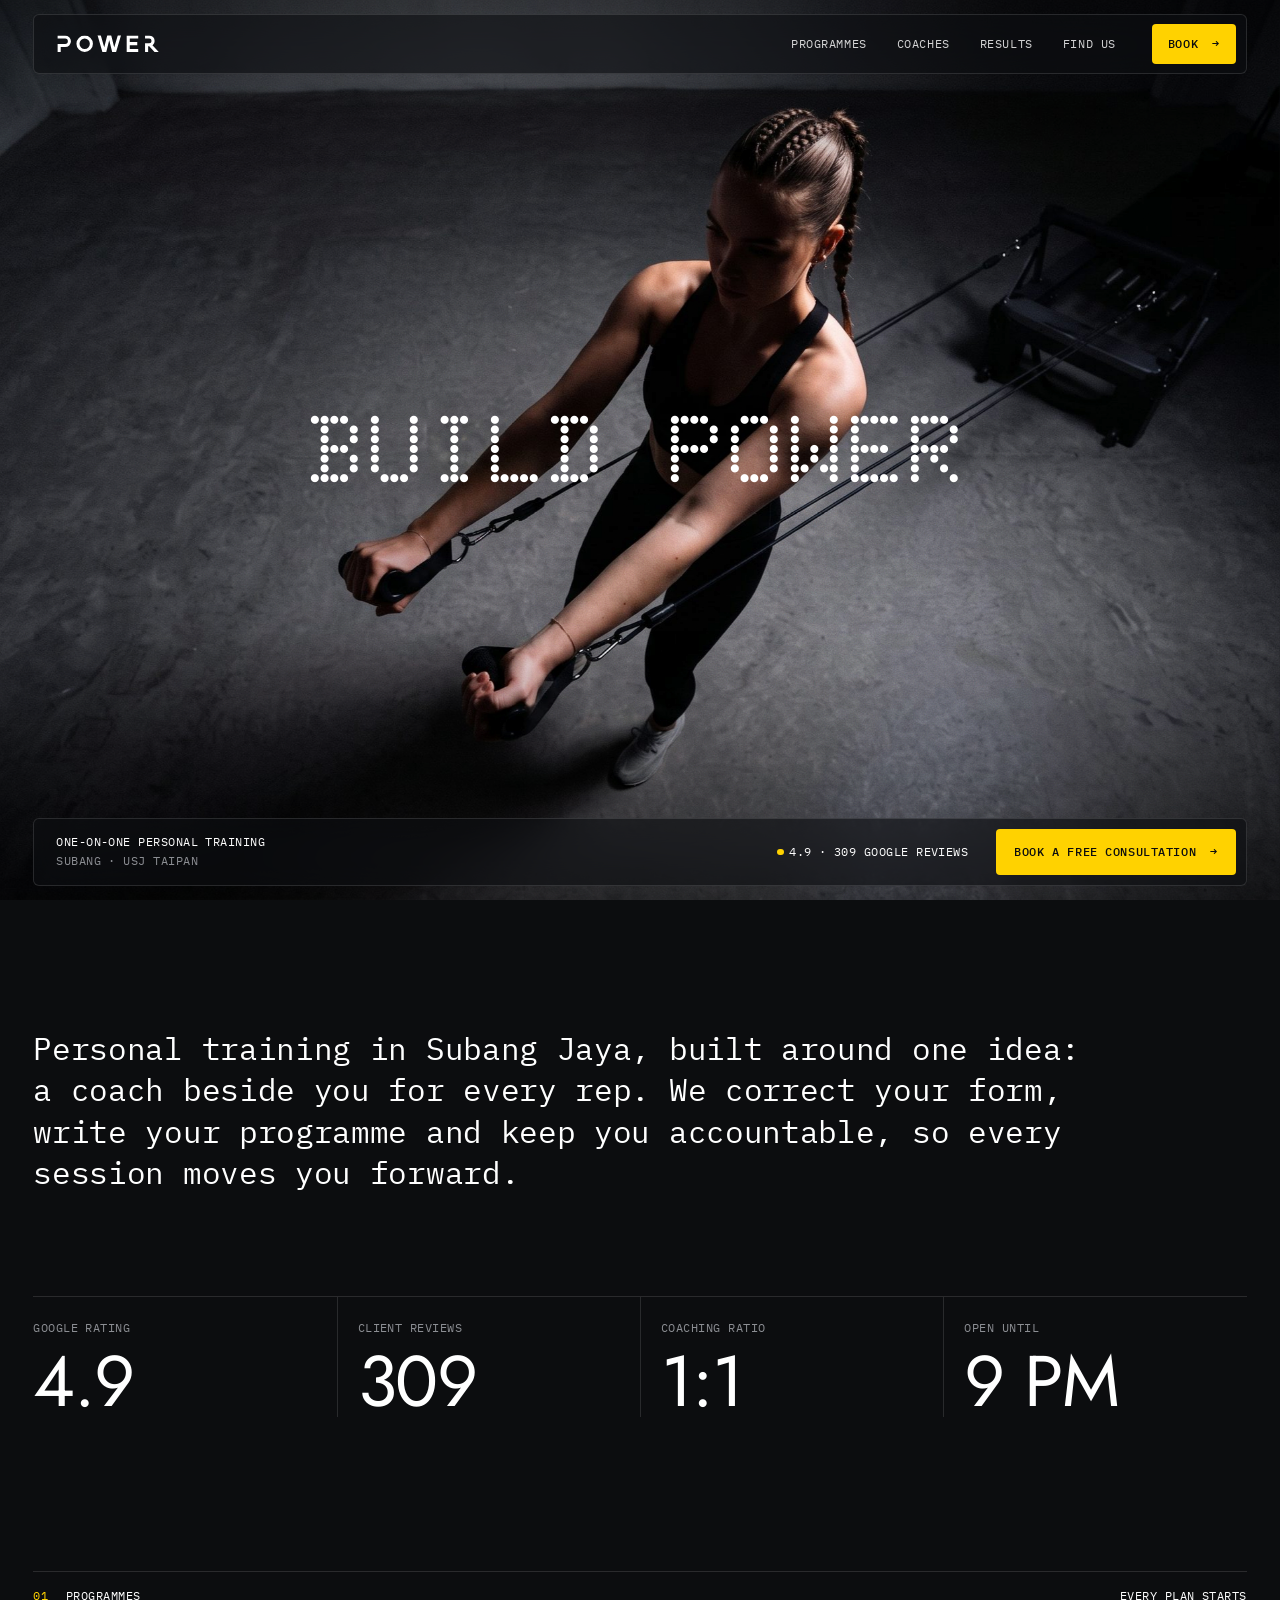
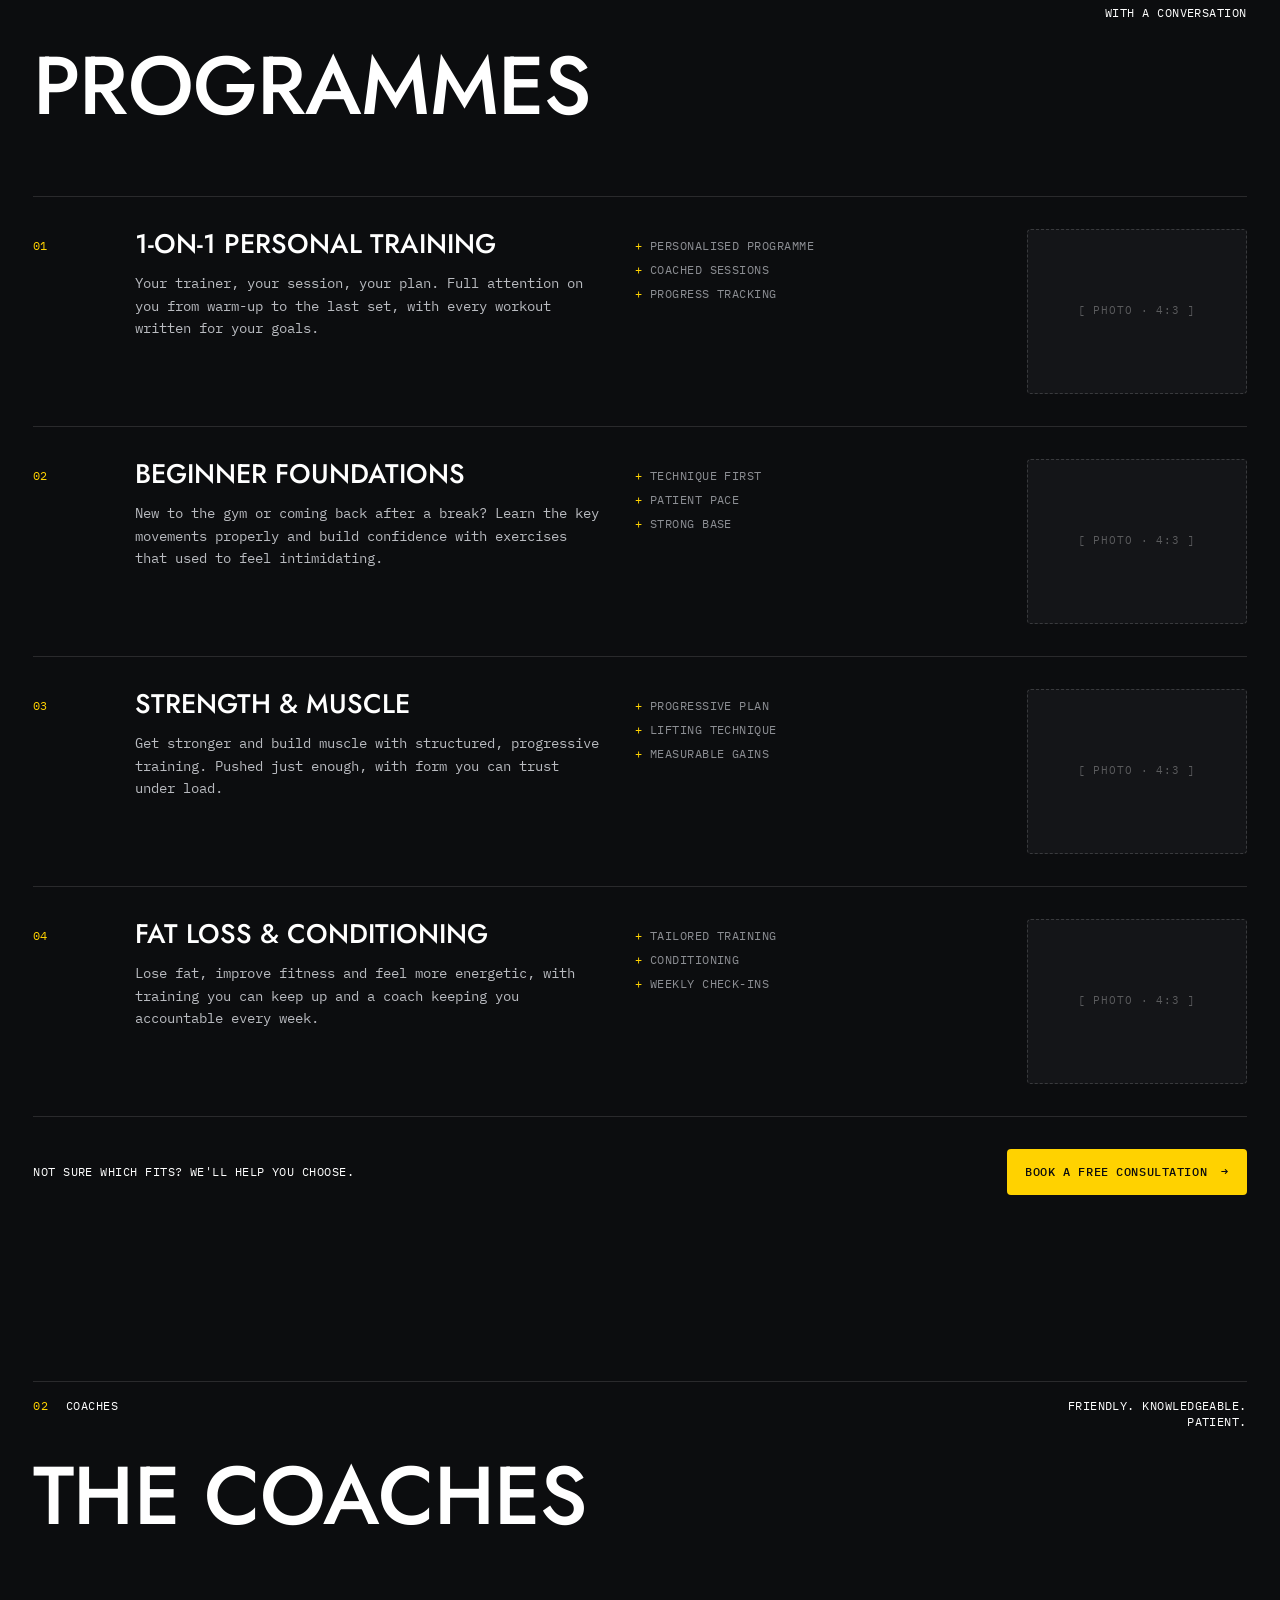
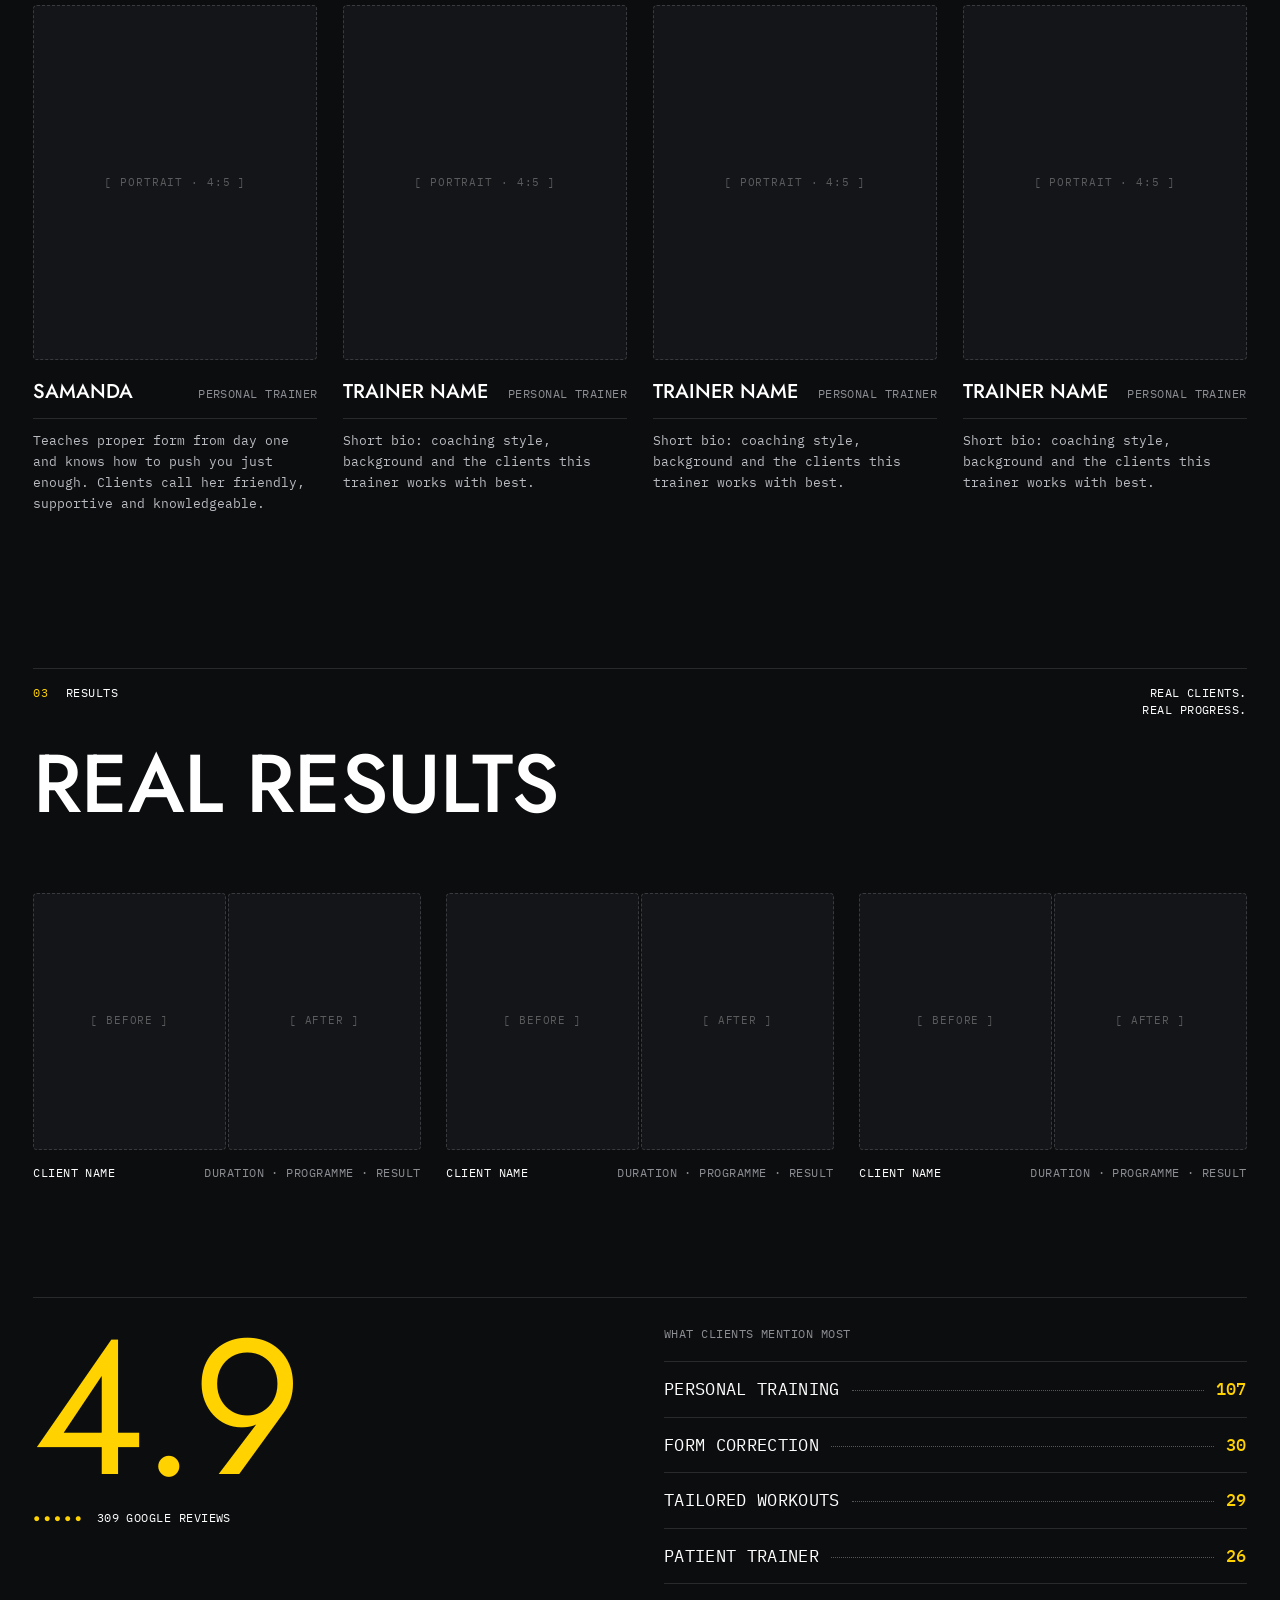
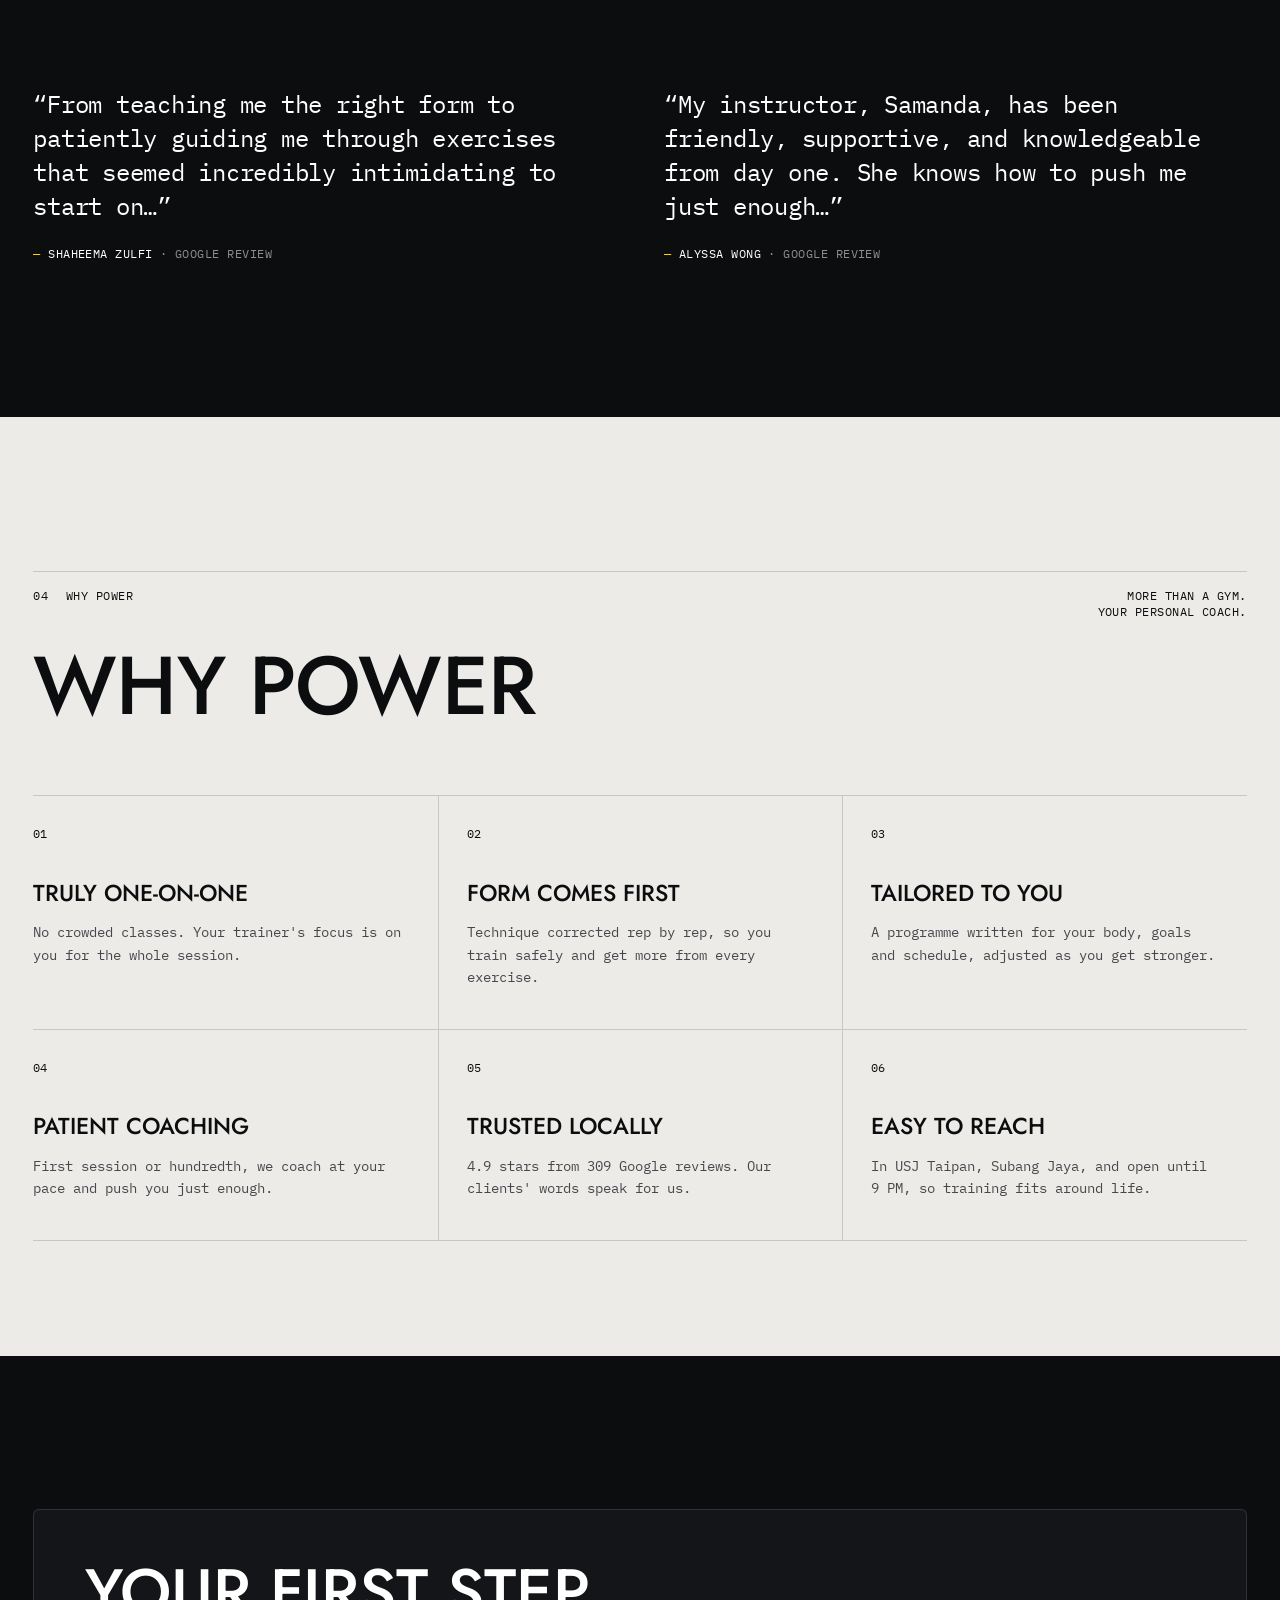
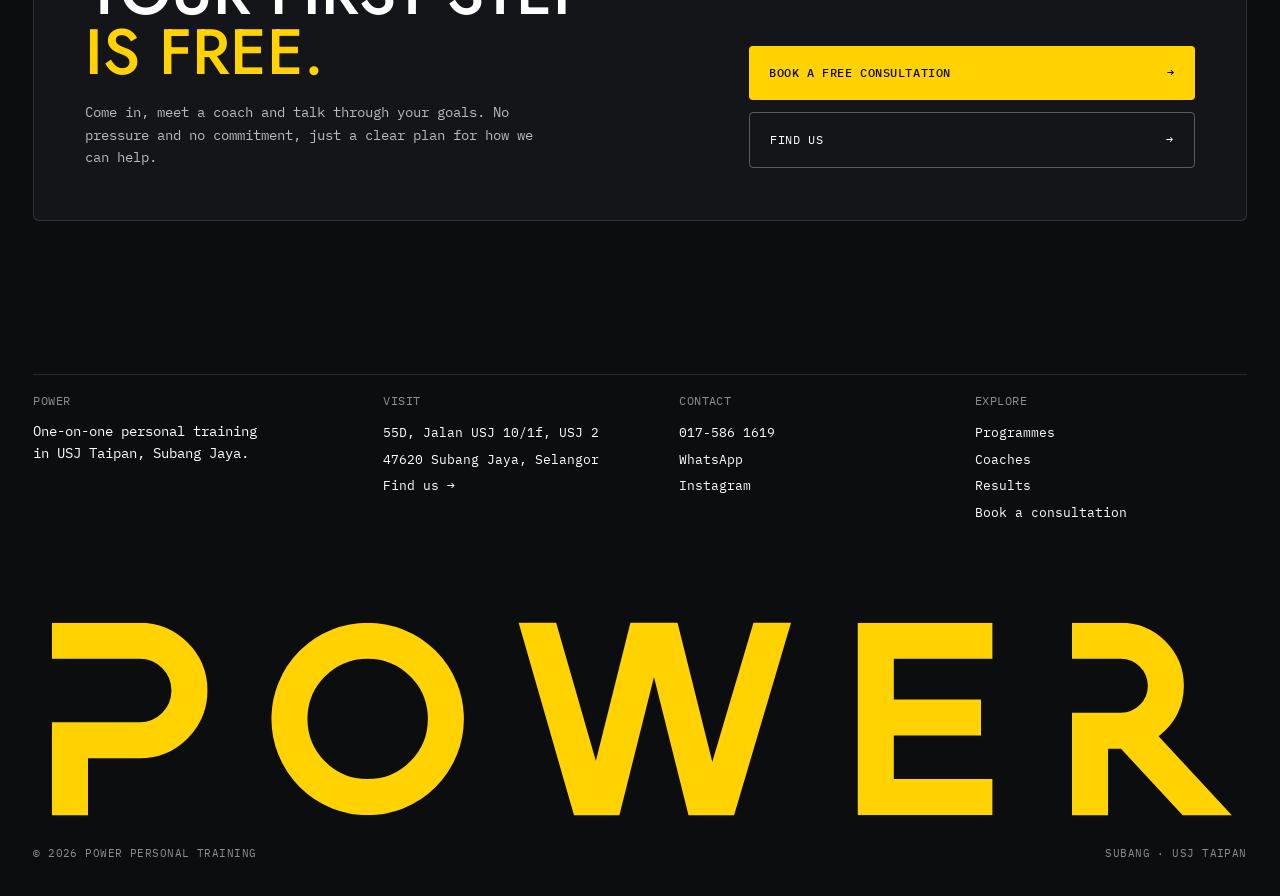
==== commit 71337a00: "Split booking and location into own pages, add POWER wordmark - Header and hero info now sit in two " ====
--- a/index.html
+++ b/index.html
@@ -6,46 +6,49 @@
   <title>POWER Personal Training | 1-on-1 Coaching in Subang USJ Taipan</title>
   <meta name="description" content="POWER Personal Training, USJ Taipan, Subang Jaya. One-on-one coaching, personalised programmes and form correction. Rated 4.9 from 309 Google reviews. Book a free consultation." />
   <meta name="theme-color" content="#0c0d0f" />
+  <link rel="icon" href="assets/brand/power-logo.svg" type="image/svg+xml" />
 
   <link rel="preconnect" href="https://fonts.googleapis.com" />
   <link rel="preconnect" href="https://fonts.gstatic.com" crossorigin />
-  <link href="https://fonts.googleapis.com/css2?family=Doto:ROND,wght@0..100,100..900&family=IBM+Plex+Mono:wght@400;500&display=swap" rel="stylesheet" />
+  <link href="https://fonts.googleapis.com/css2?family=Jost:wght@400;500&amp;family=IBM+Plex+Mono:wght@400;500&amp;family=Doto:ROND,wght@0..100,100..900&amp;display=swap" rel="stylesheet" />
   <link rel="stylesheet" href="styles.css" />
 </head>
 <body>
 
   <!-- ============ HEADER ============ -->
   <header class="site-header" id="top">
-    <a href="#top" class="brand">
-      <span>POWER Personal Training</span>
-      <span class="muted-on-scroll">Assess / Train / Progress.</span>
+    <a href="index.html" class="logo" aria-label="POWER home">
+      <svg viewBox="0 0 128 22" fill="none" stroke="currentColor" stroke-width="3.8" stroke-linejoin="miter" stroke-miterlimit="10" aria-hidden="true" focusable="false">
+        <defs><clipPath id="cap-h"><rect x="0" y="0.6" width="128" height="20.3"/></clipPath></defs>
+        <g clip-path="url(#cap-h)">
+          <path d="M2 2.5H11.25A5.25 5.25 0 0 1 11.25 13H3.9V22"/>
+          <circle cx="35.3" cy="10.75" r="8.25"/>
+          <path d="M52.6 -1.5L59.5 22.5L65.5 -1.5L71.5 22.5L78.6 -1.5"/>
+          <path d="M101.2 2.5H88.9V19H101.2M88.9 10.6H100"/>
+          <path d="M109.6 2.5H114.75A4.75 4.75 0 0 1 114.75 12H111.5V22M115.6 12L125.8 23"/>
+        </g>
+      </svg>
     </a>
 
-    <div class="header-right">
-    <nav class="nav" id="nav" aria-label="Main">
-      <a href="#programmes">Programmes</a><span class="sep" aria-hidden="true">/</span>
-      <a href="#coaches">Coaches</a><span class="sep" aria-hidden="true">/</span>
-      <a href="#results">Results</a><span class="sep" aria-hidden="true">/</span>
-      <a href="#why">Why POWER</a><span class="sep" aria-hidden="true">/</span>
-      <a href="#visit">Visit</a>
-      <a href="#book" class="nav-book">Book →</a>
+    <nav class="nav" aria-label="Main">
+      <a href="index.html#programmes">Programmes</a>
+      <a href="index.html#coaches">Coaches</a>
+      <a href="index.html#results">Results</a>
+      <a href="visit.html">Find us</a>
+      <a href="book.html" class="cta">Book <span class="arrow" aria-hidden="true">→</span></a>
     </nav>
-    <p class="muted-on-scroll">One-on-one coaching / No guesswork</p>
-    </div>
 
     <button class="menu-btn" id="menu-btn" aria-expanded="false" aria-controls="menu">Menu</button>
   </header>
 
-  <!-- Mobile menu -->
   <div class="menu" id="menu" hidden>
     <nav aria-label="Mobile">
-      <a href="#programmes">Programmes</a>
-      <a href="#coaches">Coaches</a>
-      <a href="#results">Results</a>
-      <a href="#why">Why POWER</a>
-      <a href="#visit">Visit</a>
+      <a href="index.html#programmes">Programmes</a>
+      <a href="index.html#coaches">Coaches</a>
+      <a href="index.html#results">Results</a>
+      <a href="visit.html">Find us</a>
     </nav>
-    <a href="#book" class="cta cta-block">Book a free consultation <span aria-hidden="true">→</span></a>
+    <a href="book.html" class="cta cta-block">Book a free consultation <span aria-hidden="true">→</span></a>
     <p class="menu-foot">017-586 1619<br />55D, Jalan USJ 10/1f, Subang Jaya</p>
   </div>
 
@@ -60,13 +63,13 @@
 
       <h1 id="hero-title" class="hero-title">Build Power</h1>
 
-      <p class="corner hero-bl">
-        <span>Subang · USJ Taipan</span>
-        <span><a href="#results"><i class="dot" aria-hidden="true"></i>4.9 · 309 Google reviews</a></span>
-      </p>
-
-      <div class="corner hero-br">
-        <a class="cta" href="#book">Book a free consultation <span class="arrow" aria-hidden="true">→</span></a>
+      <div class="hero-card">
+        <p>
+          <span>One-on-one personal training</span>
+          <span class="muted">Subang · USJ Taipan</span>
+        </p>
+        <a class="rating" href="#results"><i class="dot" aria-hidden="true"></i>4.9 · 309 Google reviews</a>
+        <a class="cta" href="book.html">Book a free consultation <span class="arrow" aria-hidden="true">→</span></a>
       </div>
     </section>
 
@@ -79,10 +82,10 @@
         </p>
 
         <dl class="stats">
-          <div class="stat reveal"><dt>Google rating</dt><dd>4<span class="dp" aria-hidden="true"></span><span class="sr-only">.</span>9</dd></div>
+          <div class="stat reveal"><dt>Google rating</dt><dd>4.9</dd></div>
           <div class="stat reveal"><dt>Client reviews</dt><dd>309</dd></div>
-          <div class="stat reveal"><dt>Coaching ratio</dt><dd>1<span class="colon" aria-hidden="true"></span><span class="sr-only">:</span>1</dd></div>
-          <div class="stat reveal"><dt>Open until</dt><dd>9PM</dd></div>
+          <div class="stat reveal"><dt>Coaching ratio</dt><dd>1:1</dd></div>
+          <div class="stat reveal"><dt>Open until</dt><dd>9 PM</dd></div>
         </dl>
       </div>
     </section>
@@ -92,7 +95,7 @@
       <div class="wrap">
         <header class="section-head">
           <p class="label"><span>01</span> Programmes</p>
-          <p class="label label-right">Every plan starts<br />with a conversation</p>
+          <p class="label">Every plan starts<br />with a conversation</p>
         </header>
         <h2 id="programmes-title" class="title reveal">Programmes</h2>
 
@@ -137,7 +140,7 @@
 
         <div class="inline-cta reveal">
           <p>Not sure which fits? We'll help you choose.</p>
-          <a class="cta" href="#book">Book a free consultation <span class="arrow" aria-hidden="true">→</span></a>
+          <a class="cta" href="book.html">Book a free consultation <span class="arrow" aria-hidden="true">→</span></a>
         </div>
       </div>
     </section>
@@ -147,7 +150,7 @@
       <div class="wrap">
         <header class="section-head">
           <p class="label"><span>02</span> Coaches</p>
-          <p class="label label-right">Friendly. Knowledgeable.<br />Patient.</p>
+          <p class="label">Friendly. Knowledgeable.<br />Patient.</p>
         </header>
         <h2 id="coaches-title" class="title reveal">The Coaches</h2>
 
@@ -155,34 +158,22 @@
         <div class="coaches">
           <article class="coach reveal">
             <div class="slot coach-img" data-label="Portrait · 4:5"></div>
-            <div class="coach-meta">
-              <h3>Samanda</h3>
-              <p class="coach-role">Personal trainer</p>
-            </div>
+            <div class="coach-meta"><h3>Samanda</h3><p class="coach-role">Personal trainer</p></div>
             <p class="coach-bio">Teaches proper form from day one and knows how to push you just enough. Clients call her friendly, supportive and knowledgeable.</p>
           </article>
           <article class="coach reveal">
             <div class="slot coach-img" data-label="Portrait · 4:5"></div>
-            <div class="coach-meta">
-              <h3>Trainer name</h3>
-              <p class="coach-role">Personal trainer</p>
-            </div>
+            <div class="coach-meta"><h3>Trainer name</h3><p class="coach-role">Personal trainer</p></div>
             <p class="coach-bio">Short bio: coaching style, background and the clients this trainer works with best.</p>
           </article>
           <article class="coach reveal">
             <div class="slot coach-img" data-label="Portrait · 4:5"></div>
-            <div class="coach-meta">
-              <h3>Trainer name</h3>
-              <p class="coach-role">Personal trainer</p>
-            </div>
+            <div class="coach-meta"><h3>Trainer name</h3><p class="coach-role">Personal trainer</p></div>
             <p class="coach-bio">Short bio: coaching style, background and the clients this trainer works with best.</p>
           </article>
           <article class="coach reveal">
             <div class="slot coach-img" data-label="Portrait · 4:5"></div>
-            <div class="coach-meta">
-              <h3>Trainer name</h3>
-              <p class="coach-role">Personal trainer</p>
-            </div>
+            <div class="coach-meta"><h3>Trainer name</h3><p class="coach-role">Personal trainer</p></div>
             <p class="coach-bio">Short bio: coaching style, background and the clients this trainer works with best.</p>
           </article>
         </div>
@@ -194,7 +185,7 @@
       <div class="wrap">
         <header class="section-head">
           <p class="label"><span>03</span> Results</p>
-          <p class="label label-right">Real clients.<br />Real progress.</p>
+          <p class="label">Real clients.<br />Real progress.</p>
         </header>
         <h2 id="results-title" class="title reveal">Real Results</h2>
 
@@ -216,10 +207,9 @@
 
         <div class="reviews">
           <div class="score reveal">
-            <p class="score-num">4<span class="dp" aria-hidden="true"></span><span class="sr-only">.</span>9</p>
+            <p class="score-num">4.9</p>
             <p class="score-meta"><span class="stars" aria-hidden="true">●●●●●</span>309 Google reviews</p>
           </div>
-
           <div class="mentions reveal">
             <p class="label">What clients mention most</p>
             <ul>
@@ -249,7 +239,7 @@
       <div class="wrap">
         <header class="section-head">
           <p class="label"><span>04</span> Why POWER</p>
-          <p class="label label-right">More than a gym.<br />Your personal coach.</p>
+          <p class="label">More than a gym.<br />Your personal coach.</p>
         </header>
         <h2 id="why-title" class="title reveal">Why Power</h2>
 
@@ -264,106 +254,17 @@
       </div>
     </section>
 
-    <!-- ============ 05 BOOK ============ -->
-    <section class="section" id="book" aria-labelledby="book-title">
-      <div class="wrap">
-        <header class="section-head">
-          <p class="label"><span>05</span> Book</p>
-          <p class="label label-right">Free consultation<br />No commitment</p>
-        </header>
-        <h2 id="book-title" class="title reveal">Start Here</h2>
-
-        <div class="book">
-          <ol class="steps reveal">
-            <li><span>01</span><div><h3>Book your consultation</h3><p>Send your details and we'll confirm a time that suits you.</p></div></li>
-            <li><span>02</span><div><h3>Meet your coach</h3><p>Talk through your goals, experience and any concerns.</p></div></li>
-            <li><span>03</span><div><h3>Get your plan</h3><p>We recommend the right programme and you start with confidence.</p></div></li>
-          </ol>
-
-          <form class="form reveal" id="book-form" novalidate>
-            <div class="field">
-              <label for="f-name">Name</label>
-              <input id="f-name" name="name" type="text" autocomplete="name" placeholder="Your full name" required />
-            </div>
-            <div class="field">
-              <label for="f-phone">Phone</label>
-              <input id="f-phone" name="phone" type="tel" autocomplete="tel" placeholder="012-345 6789" required />
-            </div>
-            <div class="field">
-              <label for="f-goal">Goal</label>
-              <select id="f-goal" name="goal" required>
-                <option value="" selected disabled>Select your main goal</option>
-                <option>Lose fat / get fitter</option>
-                <option>Build strength &amp; muscle</option>
-                <option>Learn proper form / beginner</option>
-                <option>General health &amp; wellbeing</option>
-                <option>Other</option>
-              </select>
-            </div>
-            <div class="field">
-              <label for="f-time">Preferred time</label>
-              <select id="f-time" name="time">
-                <option>Morning</option>
-                <option>Afternoon</option>
-                <option selected>Evening</option>
-                <option>Weekend</option>
-              </select>
-            </div>
-            <div class="field field-full">
-              <label for="f-msg">Notes <span class="opt">(optional)</span></label>
-              <textarea id="f-msg" name="message" rows="2" placeholder="Injuries, experience, questions…"></textarea>
-            </div>
-
-            <p class="form-error" id="form-error" role="alert" hidden>Please add your name, phone number and main goal.</p>
-
-            <div class="form-foot">
-              <button type="submit" class="cta cta-block">Book my free consultation <span class="arrow" aria-hidden="true">→</span></button>
-              <p class="form-note">Opens WhatsApp with your details ready to send. Prefer to call? <a href="tel:+60175861619">017-586 1619</a></p>
-            </div>
-          </form>
-        </div>
-      </div>
-    </section>
-
-    <!-- ============ 06 VISIT ============ -->
-    <section class="section" id="visit" aria-labelledby="visit-title">
-      <div class="wrap">
-        <header class="section-head">
-          <p class="label"><span>06</span> Visit</p>
-          <p class="label label-right">USJ Taipan<br />Subang Jaya</p>
-        </header>
-        <h2 id="visit-title" class="title reveal">Find Us</h2>
-
-        <div class="visit">
-          <dl class="visit-info reveal">
-            <div>
-              <dt>Address</dt>
-              <dd>55D, Jalan USJ 10/1f, USJ 2,<br />47620 Subang Jaya, Selangor<br />
-                <a class="link" href="https://www.google.com/maps/search/?api=1&amp;query=POWER+Personal+Training+55D+Jalan+USJ+10%2F1f+Subang+Jaya" target="_blank" rel="noopener">Get directions →</a></dd>
-            </div>
-            <div>
-              <dt>Hours</dt>
-              <!-- HOURS: replace with the full weekly opening hours -->
-              <dd>Open until 9 PM<br /><span class="muted">Call or WhatsApp to confirm times</span></dd>
-            </div>
-            <div>
-              <dt>Contact</dt>
-              <dd>
-                <a href="tel:+60175861619">017-586 1619</a><br />
-                <a href="https://wa.me/60175861619" target="_blank" rel="noopener">WhatsApp</a><br />
-                <!-- INSTAGRAM: add the exact profile URL -->
-                <a href="https://www.instagram.com/" target="_blank" rel="noopener">Instagram</a>
-              </dd>
-            </div>
-          </dl>
-
-          <div class="map reveal">
-            <iframe
-              title="Map showing POWER Personal Training, USJ Taipan"
-              src="https://www.google.com/maps?q=POWER+Personal+Training+55D+Jalan+USJ+10%2F1f+Subang+Jaya&amp;output=embed"
-              loading="lazy"
-              referrerpolicy="no-referrer-when-downgrade"
-              allowfullscreen></iframe>
+    <!-- ============ CLOSING CTA ============ -->
+    <section class="cta-band" aria-label="Book a consultation">
+      <div class="wrap">
+        <div class="cta-card reveal">
+          <div>
+            <h2>Your first step<br /><em>is free.</em></h2>
+            <p>Come in, meet a coach and talk through your goals. No pressure and no commitment, just a clear plan for how we can help.</p>
+          </div>
+          <div class="cta-actions">
+            <a class="cta" href="book.html">Book a free consultation <span class="arrow" aria-hidden="true">→</span></a>
+            <a class="btn-line" href="visit.html">Find us <span aria-hidden="true">→</span></a>
           </div>
         </div>
       </div>
@@ -374,14 +275,57 @@
   <!-- ============ FOOTER ============ -->
   <footer class="footer">
     <div class="wrap">
-      <div class="footer-top">
-        <p class="label">POWER Personal Training<br />Assess / Train / Progress.</p>
-        <p class="label">55D, Jalan USJ 10/1f, USJ 2<br />47620 Subang Jaya, Selangor</p>
-        <p class="label"><a href="tel:+60175861619">017-586 1619</a><br /><a href="https://www.instagram.com/" target="_blank" rel="noopener">Instagram</a></p>
-        <p class="label label-right"><a href="#top">Back to top ↑</a></p>
-      </div>
-      <p class="footer-mark" aria-hidden="true">POWER</p>
-      <p class="footer-legal">© <span id="year">2026</span> POWER Personal Training</p>
+      <div class="footer-grid">
+        <div>
+          <p class="label">POWER</p>
+          <p>One-on-one personal training<br />in USJ Taipan, Subang Jaya.</p>
+        </div>
+        <div>
+          <p class="label">Visit</p>
+          <address>
+            <ul>
+              <li>55D, Jalan USJ 10/1f, USJ 2</li>
+              <li>47620 Subang Jaya, Selangor</li>
+              <li><a href="visit.html">Find us →</a></li>
+            </ul>
+          </address>
+        </div>
+        <div>
+          <p class="label">Contact</p>
+          <ul>
+            <li><a href="tel:+60175861619">017-586 1619</a></li>
+            <li><a href="https://wa.me/60175861619" target="_blank" rel="noopener">WhatsApp</a></li>
+            <li><a href="https://www.instagram.com/power.malaysia/" target="_blank" rel="noopener">Instagram</a></li>
+          </ul>
+        </div>
+        <div>
+          <p class="label">Explore</p>
+          <ul>
+            <li><a href="index.html#programmes">Programmes</a></li>
+            <li><a href="index.html#coaches">Coaches</a></li>
+            <li><a href="index.html#results">Results</a></li>
+            <li><a href="book.html">Book a consultation</a></li>
+          </ul>
+        </div>
+      </div>
+
+      <div class="footer-mark">
+        <svg viewBox="0 0 128 22" fill="none" stroke="currentColor" stroke-width="3.8" stroke-linejoin="miter" stroke-miterlimit="10" aria-hidden="true" focusable="false">
+        <defs><clipPath id="cap-f"><rect x="0" y="0.6" width="128" height="20.3"/></clipPath></defs>
+        <g clip-path="url(#cap-f)">
+          <path d="M2 2.5H11.25A5.25 5.25 0 0 1 11.25 13H3.9V22"/>
+          <circle cx="35.3" cy="10.75" r="8.25"/>
+          <path d="M52.6 -1.5L59.5 22.5L65.5 -1.5L71.5 22.5L78.6 -1.5"/>
+          <path d="M101.2 2.5H88.9V19H101.2M88.9 10.6H100"/>
+          <path d="M109.6 2.5H114.75A4.75 4.75 0 0 1 114.75 12H111.5V22M115.6 12L125.8 23"/>
+        </g>
+      </svg>
+      </div>
+
+      <div class="footer-legal">
+        <span>© <span id="year">2026</span> POWER Personal Training</span>
+        <span>Subang · USJ Taipan</span>
+      </div>
     </div>
   </footer>
 
--- a/styles.css
+++ b/styles.css
@@ -1,29 +1,34 @@
 /* =========================================================
-   POWER Personal Training: minimal landing page
-   Dot-matrix headlines (Doto) + monospace text (IBM Plex Mono)
+   POWER Personal Training
+   Headings: Jost · Small text: IBM Plex Mono · Hero headline only: Doto
    ========================================================= */
 
 :root {
   --yellow: #ffd200;            /* swap for the exact POWER yellow */
   --black: #0c0d0f;
   --surface: #141518;
+  --surface-2: #1a1b1f;
   --white: #ffffff;
   --paper: #ecebe7;             /* light section background */
   --muted: #8c8e93;
+  --soft: #b9bbc0;
   --line: rgba(255, 255, 255, .12);
   --line-dark: rgba(12, 13, 15, .16);
-
+  --card-bg: rgba(14, 15, 18, .62);
+
+  --sans: "Jost", "Futura", "Century Gothic", system-ui, sans-serif;
   --mono: "IBM Plex Mono", ui-monospace, "SFMono-Regular", Menlo, monospace;
   --dots: "Doto", var(--mono);
 
-  --edge: clamp(20px, 3vw, 44px);
-  --fs-label: clamp(11px, .95vw, 13px);
+  --edge: clamp(16px, 2.6vw, 40px);
+  --radius: 6px;
+  --fs-label: clamp(11px, .9vw, 12.5px);
   --fs-body: clamp(14px, 1.05vw, 15px);
   --ease: cubic-bezier(.2, .7, .2, 1);
 }
 
 *, *::before, *::after { box-sizing: border-box; }
-html { scroll-behavior: smooth; scroll-padding-top: 80px; }
+html { scroll-behavior: smooth; scroll-padding-top: 100px; }
 body {
   margin: 0;
   background: var(--black);
@@ -33,33 +38,40 @@
   line-height: 1.6;
   -webkit-font-smoothing: antialiased;
 }
-h1, h2, h3, p, dl, dd, figure, blockquote, ol, ul { margin: 0; }
+h1, h2, h3, p, dl, dd, figure, blockquote, ol, ul, address { margin: 0; }
 ol, ul { padding: 0; list-style: none; }
+address { font-style: normal; }
 a { color: inherit; text-decoration: none; }
-img, iframe { display: block; max-width: 100%; }
+img, iframe, svg { display: block; max-width: 100%; }
 
 .wrap { padding: 0 var(--edge); }
 .muted { color: var(--muted); }
-
-/* ---------- Shared bits ---------- */
+.sr-only { position: absolute; width: 1px; height: 1px; overflow: hidden; clip: rect(0 0 0 0); white-space: nowrap; }
+
+/* ---------- Type ---------- */
 .label {
   font-size: var(--fs-label);
   line-height: 1.45;
-  letter-spacing: .03em;
+  letter-spacing: .04em;
   text-transform: uppercase;
 }
 .label span { color: var(--yellow); margin-right: .9em; }
-.label-right { text-align: right; }
 
 .title {
-  font-family: var(--dots);
-  font-weight: 800;
-  font-variation-settings: "ROND" 100;
-  font-size: clamp(48px, 9vw, 150px);
+  font-family: var(--sans);
+  font-weight: 500;
+  font-size: clamp(40px, 6.4vw, 104px);
   line-height: .95;
-  letter-spacing: .01em;
-  text-transform: uppercase;
-  margin: 28px 0 clamp(48px, 6vw, 88px);
+  letter-spacing: -.01em;
+  text-transform: uppercase;
+  margin: 26px 0 clamp(44px, 5.5vw, 80px);
+}
+.lead {
+  max-width: 640px;
+  margin-top: -20px;
+  margin-bottom: clamp(44px, 5vw, 72px);
+  color: var(--soft);
+  font-size: clamp(15px, 1.2vw, 17px);
 }
 
 .dot {
@@ -71,6 +83,7 @@
   vertical-align: .05em;
 }
 
+/* ---------- Buttons ---------- */
 .cta {
   display: inline-flex;
   align-items: center;
@@ -80,41 +93,46 @@
   font-family: var(--mono);
   font-weight: 500;
   font-size: var(--fs-label);
-  letter-spacing: .04em;
+  letter-spacing: .05em;
   text-transform: uppercase;
   color: var(--black);
   background: var(--yellow);
   border: 0;
+  border-radius: 4px;
   cursor: pointer;
+  white-space: nowrap;
   transition: background .2s ease, color .2s ease;
 }
 .cta .arrow { transition: transform .2s ease; }
 .cta:hover { background: var(--white); }
 .cta:hover .arrow { transform: translateX(4px); }
-.cta:focus-visible { outline: 2px solid var(--white); outline-offset: 3px; }
+.cta:focus-visible, .btn-line:focus-visible { outline: 2px solid var(--white); outline-offset: 3px; }
 .cta-block { width: 100%; padding: 18px 20px; }
+
+.btn-line {
+  display: inline-flex;
+  align-items: center;
+  gap: 12px;
+  padding: 13px 18px;
+  font-size: var(--fs-label);
+  letter-spacing: .05em;
+  text-transform: uppercase;
+  border: 1px solid rgba(255,255,255,.3);
+  border-radius: 4px;
+  transition: border-color .2s ease, color .2s ease;
+}
+.btn-line:hover { border-color: var(--yellow); color: var(--yellow); }
 
 .link { color: var(--yellow); }
 .link:hover { text-decoration: underline; }
 
-/* Round dots for "4.9" and "1:1" (the dot font draws these as crosses) */
-.dp, .colon {
-  display: inline-block;
-  width: .095em;
-  height: .095em;
-  margin: 0 .035em;
-  border-radius: 50%;
-  background: currentColor;
-}
-.colon { margin: 0 .07em; vertical-align: .12em; box-shadow: 0 -.36em 0 currentColor; }
-.sr-only { position: absolute; width: 1px; height: 1px; overflow: hidden; clip: rect(0 0 0 0); white-space: nowrap; }
-
-/* Image placeholders: drop an <img> inside to replace the label */
+/* ---------- Image placeholders: drop an <img> inside to replace the label ---------- */
 .slot {
   position: relative;
   background: var(--surface);
   outline: 1px dashed rgba(255,255,255,.16);
   outline-offset: -1px;
+  border-radius: 4px;
   overflow: hidden;
 }
 .slot::after {
@@ -131,49 +149,54 @@
 .slot:has(img)::after { display: none; }
 .slot > img { width: 100%; height: 100%; object-fit: cover; }
 
-/* ---------- Header ---------- */
+/* ---------- Header (floating card) ---------- */
 .site-header {
   position: fixed;
-  inset: 0 0 auto 0;
+  top: 14px;
+  left: var(--edge);
+  right: var(--edge);
   z-index: 50;
   display: flex;
+  align-items: center;
   justify-content: space-between;
-  align-items: flex-start;
   gap: 24px;
-  padding: var(--edge) var(--edge) 18px;
-  font-size: var(--fs-label);
-  line-height: 1.45;
-  letter-spacing: .03em;
-  text-transform: uppercase;
-  transition: background .3s ease, padding .3s ease, border-color .3s ease;
-  border-bottom: 1px solid transparent;
-}
-.site-header.is-scrolled {
-  padding-top: 18px;
-  background: rgba(12,13,15,.86);
-  backdrop-filter: blur(12px);
-  -webkit-backdrop-filter: blur(12px);
-  border-bottom-color: var(--line);
-}
-.brand { display: flex; flex-direction: column; }
-.header-right { display: flex; flex-direction: column; align-items: flex-end; text-align: right; }
-.muted-on-scroll { transition: opacity .25s ease, max-height .3s ease; max-height: 2em; overflow: hidden; }
-.is-scrolled .muted-on-scroll { opacity: 0; max-height: 0; }
-
-.nav { display: flex; align-items: baseline; gap: .7em; }
-.nav a:hover { color: var(--yellow); }
-.nav .sep { color: rgba(255,255,255,.4); }
-.nav-book { margin-left: 1.4em; color: var(--yellow); }
+  height: 60px;
+  padding: 0 10px 0 22px;
+  background: var(--card-bg);
+  border: 1px solid var(--line);
+  border-radius: var(--radius);
+  backdrop-filter: blur(14px) saturate(1.2);
+  -webkit-backdrop-filter: blur(14px) saturate(1.2);
+  transition: background .3s ease;
+}
+.site-header.is-scrolled { background: rgba(12,13,15,.86); }
+
+.logo { color: var(--white); display: block; }
+.logo svg { width: 104px; height: auto; }
+
+.nav { display: flex; align-items: center; gap: 30px; }
+.nav a:not(.cta) {
+  font-size: var(--fs-label);
+  letter-spacing: .05em;
+  text-transform: uppercase;
+  color: rgba(255,255,255,.82);
+  transition: color .2s ease;
+}
+.nav a:not(.cta):hover, .nav a:not(.cta)[aria-current="page"] { color: var(--yellow); }
+.nav .cta { padding: 11px 16px; margin-left: 6px; }
 
 .menu-btn {
   display: none;
+  height: 40px;
+  padding: 0 14px;
   background: none;
-  border: 0;
-  padding: 0;
+  border: 1px solid var(--line);
+  border-radius: 4px;
   color: var(--white);
   font: inherit;
-  letter-spacing: inherit;
-  text-transform: inherit;
+  font-size: var(--fs-label);
+  letter-spacing: .05em;
+  text-transform: uppercase;
   cursor: pointer;
 }
 
@@ -189,23 +212,24 @@
   background: var(--black);
 }
 .menu[hidden] { display: none; }
-.menu nav { display: flex; flex-direction: column; gap: 6px; }
+.menu nav { display: flex; flex-direction: column; border-top: 1px solid var(--line); }
 .menu nav a {
-  font-family: var(--dots);
-  font-weight: 800;
-  font-variation-settings: "ROND" 100;
-  font-size: clamp(40px, 12vw, 64px);
+  padding: 16px 0;
+  border-bottom: 1px solid var(--line);
+  font-family: var(--sans);
+  font-weight: 500;
+  font-size: clamp(30px, 9vw, 44px);
   line-height: 1.1;
   text-transform: uppercase;
 }
-.menu-foot { font-size: 12px; text-transform: uppercase; color: var(--muted); letter-spacing: .03em; }
+.menu-foot { font-size: 12px; text-transform: uppercase; color: var(--muted); letter-spacing: .04em; }
 
 /* ---------- Hero ---------- */
 .hero {
   position: relative;
   height: 100vh;
   height: 100svh;
-  min-height: 600px;
+  min-height: 620px;
   overflow: hidden;
   isolation: isolate;
   background: #1c1e22;
@@ -224,8 +248,8 @@
   inset: 0;
   z-index: -1;
   background:
-    linear-gradient(180deg, rgba(0,0,0,.5) 0%, transparent 24%),
-    linear-gradient(0deg, rgba(0,0,0,.6) 0%, transparent 32%);
+    linear-gradient(180deg, rgba(0,0,0,.45) 0%, transparent 22%),
+    linear-gradient(0deg, rgba(0,0,0,.55) 0%, transparent 30%);
   pointer-events: none;
 }
 .hero::after {   /* film grain */
@@ -238,18 +262,6 @@
   pointer-events: none;
   background-image: url("data:image/svg+xml,%3Csvg xmlns='http://www.w3.org/2000/svg' width='160' height='160'%3E%3Cfilter id='n'%3E%3CfeTurbulence type='fractalNoise' baseFrequency='.9' numOctaves='2' stitchTiles='stitch'/%3E%3C/filter%3E%3Crect width='100%25' height='100%25' filter='url(%23n)'/%3E%3C/svg%3E");
 }
-
-.corner {
-  position: absolute;
-  font-size: var(--fs-label);
-  line-height: 1.45;
-  letter-spacing: .03em;
-  text-transform: uppercase;
-}
-.corner span { display: block; }
-.corner a:hover { color: var(--yellow); }
-.hero-bl { bottom: var(--edge); left: var(--edge); }
-.hero-br { bottom: var(--edge); right: var(--edge); }
 
 .hero-title {
   position: absolute;
@@ -267,13 +279,41 @@
   text-shadow: 0 0 24px rgba(0,0,0,.2);
 }
 
+/* Bottom info card: mirrors the header card */
+.hero-card {
+  position: absolute;
+  left: var(--edge);
+  right: var(--edge);
+  bottom: 14px;
+  display: grid;
+  grid-template-columns: 1fr auto auto;
+  align-items: center;
+  gap: 28px;
+  padding: 10px 10px 10px 22px;
+  background: var(--card-bg);
+  border: 1px solid var(--line);
+  border-radius: var(--radius);
+  backdrop-filter: blur(14px) saturate(1.2);
+  -webkit-backdrop-filter: blur(14px) saturate(1.2);
+  font-size: var(--fs-label);
+  letter-spacing: .04em;
+  text-transform: uppercase;
+}
+.hero-card .muted { display: block; }
+.hero-card a.rating:hover { color: var(--yellow); }
+
 @keyframes fade { from { opacity: 0; } to { opacity: 1; } }
 @keyframes rise { from { opacity: 0; transform: translate(-50%, calc(-50% + 14px)); } to { opacity: 1; transform: translate(-50%, -50%); } }
+@keyframes lift { from { opacity: 0; transform: translateY(10px); } to { opacity: 1; transform: none; } }
 .hero-photo { animation: fade 1.2s ease both; }
 .hero-title { animation: rise 1s .35s var(--ease) both; }
-.hero .corner, .site-header { animation: fade .8s .8s ease both; }
-
-/* ---------- Intro ---------- */
+.hero-card { animation: lift .8s .7s var(--ease) both; }
+
+/* ---------- Page header (Book / Find us pages) ---------- */
+.page-head { padding: clamp(150px, 16vw, 210px) 0 0; }
+.page-head .title { font-size: clamp(44px, 7.4vw, 120px); }
+
+/* ---------- Intro / stats ---------- */
 .intro { padding: clamp(80px, 10vw, 150px) 0 0; }
 .intro-text {
   max-width: 1050px;
@@ -287,20 +327,20 @@
   margin-top: clamp(64px, 8vw, 120px);
   border-top: 1px solid var(--line);
 }
-.stat { padding: 22px 0 0; border-left: 1px solid var(--line); padding-left: 20px; }
+.stat { padding: 22px 0 0 20px; border-left: 1px solid var(--line); }
 .stat:first-child { border-left: 0; padding-left: 0; }
-.stat dt { font-size: var(--fs-label); letter-spacing: .03em; text-transform: uppercase; color: var(--muted); }
+.stat dt { font-size: var(--fs-label); letter-spacing: .04em; text-transform: uppercase; color: var(--muted); }
 .stat dd {
-  margin-top: 10px;
-  font-family: var(--dots);
-  font-weight: 800;
-  font-variation-settings: "ROND" 100;
-  font-size: clamp(44px, 6vw, 96px);
+  margin-top: 8px;
+  font-family: var(--sans);
+  font-weight: 400;
+  font-size: clamp(44px, 5.6vw, 88px);
   line-height: 1;
+  letter-spacing: -.02em;
 }
 
 /* ---------- Sections ---------- */
-.section { padding: clamp(100px, 12vw, 180px) 0 0; }
+.section { padding: clamp(100px, 12vw, 170px) 0 0; }
 .section-head {
   display: flex;
   justify-content: space-between;
@@ -308,6 +348,7 @@
   padding-top: 16px;
   border-top: 1px solid var(--line);
 }
+.section-head .label:last-child { text-align: right; }
 
 /* Programmes */
 .programmes { border-top: 1px solid var(--line); }
@@ -318,20 +359,19 @@
   align-items: start;
   padding: 32px 0;
   border-bottom: 1px solid var(--line);
-  transition: background .3s ease;
-}
-.programme-num { color: var(--yellow); font-size: var(--fs-label); padding-top: 6px; }
+}
+.programme-num { color: var(--yellow); font-size: var(--fs-label); padding-top: 8px; }
 .programme h3 {
-  font-size: clamp(20px, 2vw, 28px);
+  font-family: var(--sans);
   font-weight: 500;
-  line-height: 1.15;
-  letter-spacing: -.01em;
+  font-size: clamp(22px, 2.1vw, 30px);
+  line-height: 1.1;
   text-transform: uppercase;
   margin-bottom: 14px;
 }
-.programme-main p { color: #b9bbc0; max-width: 520px; }
-.programme-tags { padding-top: 6px; display: grid; gap: 6px; }
-.programme-tags li { font-size: var(--fs-label); text-transform: uppercase; letter-spacing: .03em; color: var(--muted); }
+.programme-main p { color: var(--soft); max-width: 520px; }
+.programme-tags { padding-top: 8px; display: grid; gap: 6px; }
+.programme-tags li { font-size: var(--fs-label); text-transform: uppercase; letter-spacing: .04em; color: var(--muted); }
 .programme-tags li::before { content: "+ "; color: var(--yellow); }
 .programme-img { aspect-ratio: 4 / 3; }
 
@@ -343,14 +383,10 @@
   gap: 20px;
   padding: 32px 0;
 }
-.inline-cta p { font-size: var(--fs-label); text-transform: uppercase; letter-spacing: .03em; }
+.inline-cta p { font-size: var(--fs-label); text-transform: uppercase; letter-spacing: .04em; }
 
 /* Coaches */
-.coaches {
-  display: grid;
-  grid-template-columns: repeat(4, 1fr);
-  gap: clamp(16px, 2vw, 28px);
-}
+.coaches { display: grid; grid-template-columns: repeat(4, 1fr); gap: clamp(16px, 2vw, 28px); }
 .coach-img { aspect-ratio: 4 / 5; }
 .coach-meta {
   display: flex;
@@ -359,13 +395,10 @@
   gap: 12px;
   padding: 16px 0 10px;
   border-bottom: 1px solid var(--line);
-  font-size: var(--fs-label);
-  text-transform: uppercase;
-  letter-spacing: .03em;
-}
-.coach-meta h3 { font-size: inherit; font-weight: 500; }
-.coach-role { color: var(--muted); }
-.coach-bio { padding-top: 12px; color: #b9bbc0; font-size: 13px; }
+}
+.coach-meta h3 { font-family: var(--sans); font-weight: 500; font-size: 20px; text-transform: uppercase; }
+.coach-role { color: var(--muted); font-size: var(--fs-label); text-transform: uppercase; letter-spacing: .04em; }
+.coach-bio { padding-top: 12px; color: var(--soft); font-size: 13px; }
 
 /* Results */
 .transforms { display: grid; grid-template-columns: repeat(3, 1fr); gap: clamp(16px, 2vw, 28px); }
@@ -377,7 +410,7 @@
   gap: 12px;
   padding-top: 14px;
   font-size: var(--fs-label);
-  letter-spacing: .03em;
+  letter-spacing: .04em;
   text-transform: uppercase;
 }
 .transform figcaption span:last-child { color: var(--muted); text-align: right; }
@@ -391,14 +424,14 @@
   border-top: 1px solid var(--line);
 }
 .score-num {
-  font-family: var(--dots);
-  font-weight: 800;
-  font-variation-settings: "ROND" 100;
-  font-size: clamp(110px, 16vw, 260px);
+  font-family: var(--sans);
+  font-weight: 400;
+  font-size: clamp(110px, 15vw, 240px);
   line-height: .85;
+  letter-spacing: -.03em;
   color: var(--yellow);
 }
-.score-meta { margin-top: 18px; font-size: var(--fs-label); text-transform: uppercase; letter-spacing: .03em; }
+.score-meta { margin-top: 20px; font-size: var(--fs-label); text-transform: uppercase; letter-spacing: .04em; }
 .stars { color: var(--yellow); letter-spacing: .3em; margin-right: 1em; }
 .mentions .label { color: var(--muted); margin-bottom: 18px; }
 .mentions li {
@@ -407,7 +440,7 @@
   gap: 12px;
   padding: 14px 0;
   border-bottom: 1px solid var(--line);
-  font-size: clamp(14px, 1.3vw, 18px);
+  font-size: clamp(14px, 1.3vw, 17px);
   text-transform: uppercase;
   letter-spacing: .02em;
 }
@@ -415,86 +448,92 @@
 .mentions i { flex: 1; border-bottom: 1px dotted rgba(255,255,255,.3); transform: translateY(-4px); }
 .mentions b { font-weight: 500; color: var(--yellow); }
 
-.quotes {
-  display: grid;
-  grid-template-columns: 1fr 1fr;
-  gap: 48px;
-  margin-top: clamp(64px, 8vw, 120px);
-}
-.quote blockquote {
-  font-size: clamp(18px, 1.9vw, 26px);
-  line-height: 1.4;
-  letter-spacing: -.01em;
-}
-.quote figcaption {
-  margin-top: 22px;
-  font-size: var(--fs-label);
-  text-transform: uppercase;
-  letter-spacing: .03em;
-}
+.quotes { display: grid; grid-template-columns: 1fr 1fr; gap: 48px; margin-top: clamp(64px, 8vw, 120px); }
+.quote blockquote { font-size: clamp(18px, 1.9vw, 25px); line-height: 1.4; letter-spacing: -.01em; }
+.quote figcaption { margin-top: 22px; font-size: var(--fs-label); text-transform: uppercase; letter-spacing: .04em; }
 .quote figcaption::before { content: "— "; color: var(--yellow); }
 .quote figcaption span { color: var(--muted); }
 
 /* Why POWER (light section) */
 .section-light {
-  margin-top: clamp(100px, 12vw, 180px);
+  margin-top: clamp(100px, 12vw, 170px);
   padding-bottom: clamp(80px, 9vw, 140px);
   background: var(--paper);
   color: var(--black);
 }
 .section-light .section-head { border-top-color: var(--line-dark); }
 .section-light .label span { color: var(--black); }
-.why {
-  display: grid;
-  grid-template-columns: repeat(3, 1fr);
-  border-top: 1px solid var(--line-dark);
-}
-.why-item {
-  padding: 26px 28px 40px 0;
-  border-bottom: 1px solid var(--line-dark);
-}
+.why { display: grid; grid-template-columns: repeat(3, 1fr); border-top: 1px solid var(--line-dark); }
+.why-item { padding: 26px 28px 40px 0; border-bottom: 1px solid var(--line-dark); }
 .why-item:not(:nth-child(3n+1)) { padding-left: 28px; border-left: 1px solid var(--line-dark); }
 .why-item span { font-size: var(--fs-label); }
 .why-item h3 {
-  margin: 34px 0 10px;
-  font-size: clamp(18px, 1.6vw, 22px);
+  margin: 30px 0 10px;
+  font-family: var(--sans);
   font-weight: 500;
-  text-transform: uppercase;
-  letter-spacing: -.005em;
+  font-size: clamp(20px, 1.8vw, 24px);
+  text-transform: uppercase;
 }
 .why-item p { color: #46484d; }
 
-/* Book */
-.book {
+/* Closing CTA band */
+.cta-band { padding: clamp(100px, 12vw, 170px) 0 0; }
+.cta-card {
   display: grid;
-  grid-template-columns: 1fr 1.25fr;
-  gap: clamp(40px, 6vw, 100px);
-  align-items: start;
-}
-.steps { border-top: 1px solid var(--line); }
-.steps li {
-  display: grid;
-  grid-template-columns: 54px 1fr;
-  padding: 22px 0;
-  border-bottom: 1px solid var(--line);
-}
+  grid-template-columns: 1.4fr 1fr;
+  gap: 40px;
+  align-items: end;
+  padding: clamp(28px, 4vw, 56px);
+  background: var(--surface);
+  border: 1px solid var(--line);
+  border-radius: var(--radius);
+}
+.cta-card h2 {
+  font-family: var(--sans);
+  font-weight: 500;
+  font-size: clamp(36px, 5vw, 76px);
+  line-height: .95;
+  text-transform: uppercase;
+}
+.cta-card h2 em { font-style: normal; color: var(--yellow); }
+.cta-card p { margin-top: 18px; color: var(--soft); max-width: 460px; }
+.cta-actions { display: flex; flex-direction: column; gap: 12px; align-items: stretch; }
+.cta-actions .cta, .cta-actions .btn-line { justify-content: space-between; padding: 18px 20px; }
+
+/* ---------- Book page ---------- */
+.book { display: grid; grid-template-columns: 1fr 1.25fr; gap: clamp(32px, 5vw, 80px); align-items: start; }
+.card {
+  padding: clamp(22px, 2.6vw, 36px);
+  background: var(--surface);
+  border: 1px solid var(--line);
+  border-radius: var(--radius);
+}
+.card-title {
+  font-family: var(--sans);
+  font-weight: 500;
+  font-size: 22px;
+  text-transform: uppercase;
+  margin-bottom: 18px;
+}
+.steps li { display: grid; grid-template-columns: 46px 1fr; padding: 18px 0; border-top: 1px solid var(--line); }
 .steps span { color: var(--yellow); font-size: var(--fs-label); padding-top: 3px; }
-.steps h3 { font-size: 15px; font-weight: 500; text-transform: uppercase; letter-spacing: .02em; margin-bottom: 6px; }
-.steps p { color: #b9bbc0; font-size: 13px; }
-
-.form {
-  display: grid;
-  grid-template-columns: 1fr 1fr;
-  gap: 0 28px;
-  border-top: 1px solid var(--line);
-}
-.field { padding: 18px 0 6px; border-bottom: 1px solid var(--line); }
+.steps h3 { font-size: 14px; font-weight: 500; text-transform: uppercase; letter-spacing: .03em; margin-bottom: 4px; }
+.steps p { color: var(--soft); font-size: 13px; }
+
+.side { display: grid; gap: 16px; }
+.contact-list li { display: flex; justify-content: space-between; gap: 16px; padding: 14px 0; border-top: 1px solid var(--line); font-size: 13px; }
+.contact-list li span:first-child { color: var(--muted); text-transform: uppercase; letter-spacing: .04em; font-size: var(--fs-label); }
+.contact-list a:hover { color: var(--yellow); }
+
+.form { display: grid; grid-template-columns: 1fr 1fr; gap: 0 24px; }
+.form .card-title { grid-column: 1 / -1; }
+.field { padding: 16px 0 6px; border-top: 1px solid var(--line); }
 .field-full { grid-column: 1 / -1; }
 .field label {
   display: block;
   margin-bottom: 4px;
   font-size: var(--fs-label);
-  letter-spacing: .03em;
+  letter-spacing: .04em;
   text-transform: uppercase;
   color: var(--muted);
 }
@@ -514,38 +553,44 @@
 .field select { appearance: none; cursor: pointer; background: url("data:image/svg+xml,%3Csvg xmlns='http://www.w3.org/2000/svg' width='10' height='6'%3E%3Cpath d='M0 0l5 6 5-6z' fill='%23ffffff'/%3E%3C/svg%3E") right 4px center no-repeat; }
 .field select option { color: var(--black); }
 .field input::placeholder, .field textarea::placeholder { color: rgba(255,255,255,.3); }
-.field:focus-within { border-bottom-color: var(--yellow); }
-.field.is-invalid { border-bottom-color: #ff5a5a; }
-.form-error { grid-column: 1 / -1; margin-top: 14px; color: #ff7a7a; font-size: 13px; }
-.form-foot { grid-column: 1 / -1; margin-top: 28px; }
+.field:focus-within { border-top-color: var(--yellow); }
+.field.is-invalid { border-top-color: #ff5a5a; }
+.form-error { grid-column: 1 / -1; margin-top: 10px; color: #ff7a7a; font-size: 13px; }
+.form-foot { grid-column: 1 / -1; margin-top: 22px; }
 .form-note { margin-top: 14px; font-size: 12px; color: var(--muted); }
 .form-note a { color: var(--white); text-decoration: underline; }
 
-/* Visit */
-.visit { display: grid; grid-template-columns: 1fr 1.6fr; gap: clamp(40px, 6vw, 100px); }
-.visit-info { border-top: 1px solid var(--line); }
-.visit-info > div { padding: 20px 0; border-bottom: 1px solid var(--line); display: grid; grid-template-columns: 110px 1fr; gap: 16px; }
-.visit-info dt { font-size: var(--fs-label); text-transform: uppercase; letter-spacing: .03em; color: var(--muted); padding-top: 2px; }
-.visit-info dd a:not(.link):hover { color: var(--yellow); }
-.map { min-height: 420px; background: var(--surface); }
-.map iframe { width: 100%; height: 100%; min-height: 420px; border: 0; filter: grayscale(1) invert(.92) contrast(.9); }
+/* ---------- Find us page ---------- */
+.visit { display: grid; grid-template-columns: 1fr 1.6fr; gap: 16px; align-items: stretch; }
+.visit-cards { display: grid; gap: 16px; align-content: start; }
+.info-card dt { font-size: var(--fs-label); text-transform: uppercase; letter-spacing: .04em; color: var(--muted); margin-bottom: 10px; }
+.info-card dd { font-size: 15px; }
+.info-card dd + dd { margin-top: 6px; }
+.info-card a:not(.link):hover { color: var(--yellow); }
+.map {
+  min-height: 460px;
+  background: var(--surface);
+  border: 1px solid var(--line);
+  border-radius: var(--radius);
+  overflow: hidden;
+}
+.map iframe { width: 100%; height: 100%; min-height: 460px; border: 0; filter: grayscale(1) invert(.92) contrast(.9); }
 
 /* ---------- Footer ---------- */
-.footer { margin-top: clamp(100px, 12vw, 180px); padding: 18px 0 var(--edge); border-top: 1px solid var(--line); }
-.footer-top { display: grid; grid-template-columns: repeat(4, 1fr); gap: 24px; }
-.footer-top a:hover { color: var(--yellow); }
-.footer-mark {
-  margin: clamp(60px, 8vw, 120px) 0 10px;
-  font-family: var(--dots);
-  font-weight: 900;
-  font-variation-settings: "ROND" 100;
-  font-size: clamp(90px, 26vw, 420px);
-  line-height: .8;
-  color: var(--yellow);
-  letter-spacing: -.01em;
-  text-align: center;
-}
-.footer-legal { font-size: 11px; text-transform: uppercase; letter-spacing: .03em; color: var(--muted); }
+.footer { margin-top: clamp(100px, 12vw, 170px); padding: 0 0 var(--edge); }
+.footer-grid {
+  display: grid;
+  grid-template-columns: 1.2fr 1fr 1fr 1fr;
+  gap: 24px;
+  padding-top: 18px;
+  border-top: 1px solid var(--line);
+}
+.footer-grid .label { color: var(--muted); margin-bottom: 10px; }
+.footer-grid li { font-size: 13px; padding: 3px 0; }
+.footer-grid a:hover { color: var(--yellow); }
+.footer-mark { margin: clamp(56px, 7vw, 110px) 0 20px; color: var(--yellow); }
+.footer-mark svg { width: 100%; height: auto; }
+.footer-legal { display: flex; justify-content: space-between; gap: 16px; font-size: 11px; text-transform: uppercase; letter-spacing: .04em; color: var(--muted); }
 
 /* ---------- Reveal on scroll ---------- */
 .reveal { opacity: 0; transform: translateY(20px); transition: opacity .8s var(--ease), transform .8s var(--ease); }
@@ -560,49 +605,49 @@
   .coaches { grid-template-columns: repeat(2, 1fr); row-gap: 48px; }
 }
 
-@media (max-width: 860px) {
-  .nav, .header-right .muted-on-scroll { display: none; }
-  .header-right { display: none; }
+@media (max-width: 900px) {
+  .nav { display: none; }
   .menu-btn { display: block; }
+  .site-header { height: 56px; padding: 0 8px 0 18px; }
   .site-header.menu-open { background: var(--black); }
+
+  .hero-card { grid-template-columns: 1fr auto; gap: 16px; }
+  .hero-card .rating { display: none; }
 
   .stats { grid-template-columns: 1fr 1fr; }
   .stat:nth-child(3) { border-left: 0; padding-left: 0; }
   .stat:nth-child(n+3) { margin-top: 28px; border-top: 1px solid var(--line); }
 
   .transforms { grid-template-columns: 1fr; gap: 48px; }
-  .reviews, .quotes, .book, .visit { grid-template-columns: 1fr; }
+  .reviews, .quotes, .book, .visit, .cta-card { grid-template-columns: 1fr; }
   .why { grid-template-columns: 1fr 1fr; }
   .why-item, .why-item:not(:nth-child(3n+1)) { padding: 24px 20px 32px 0; border-left: 0; }
   .why-item:nth-child(even) { padding-left: 20px; border-left: 1px solid var(--line-dark); }
-  .footer-top { grid-template-columns: 1fr 1fr; }
-  .footer-top .label-right { text-align: left; }
+  .footer-grid { grid-template-columns: 1fr 1fr; row-gap: 36px; }
 }
 
 @media (max-width: 600px) {
-  .label-right { display: none; }
+  .section-head .label:last-child { display: none; }
   .hero-title { font-size: clamp(44px, 14vw, 72px); white-space: normal; text-align: center; line-height: .95; }
-  .hero-br { left: var(--edge); }
-  .hero-br .cta { width: 100%; padding: 16px 18px; }
-  .hero-bl { bottom: calc(var(--edge) + 66px); }
+  .hero-card { grid-template-columns: 1fr; gap: 14px; padding: 16px; }
+  .hero-card .cta { width: 100%; padding: 16px 18px; }
 
   .programme { grid-template-columns: 1fr; gap: 14px; padding: 28px 0; }
   .programme-num { padding: 0; }
   .programme-img { order: -1; }
   .inline-cta .cta { width: 100%; }
 
-  .coaches { grid-template-columns: 1fr; }
-  .why { grid-template-columns: 1fr; }
+  .coaches, .why { grid-template-columns: 1fr; }
   .why-item:nth-child(even) { padding-left: 0; border-left: 0; }
-  .why-item h3 { margin-top: 18px; }
+  .why-item h3 { margin-top: 16px; }
   .form { grid-template-columns: 1fr; }
-  .visit-info > div { grid-template-columns: 1fr; gap: 6px; }
-  .map, .map iframe { min-height: 320px; }
-  .footer-top { grid-template-columns: 1fr; }
+  .map, .map iframe { min-height: 340px; }
+  .footer-grid { grid-template-columns: 1fr; }
+  .footer-legal { flex-direction: column; }
 }
 
 @media (prefers-reduced-motion: reduce) {
   html { scroll-behavior: auto; }
-  .hero-photo, .hero-title, .hero .corner, .site-header { animation: none; }
+  .hero-photo, .hero-title, .hero-card { animation: none; }
   .reveal { opacity: 1; transform: none; transition: none; }
 }
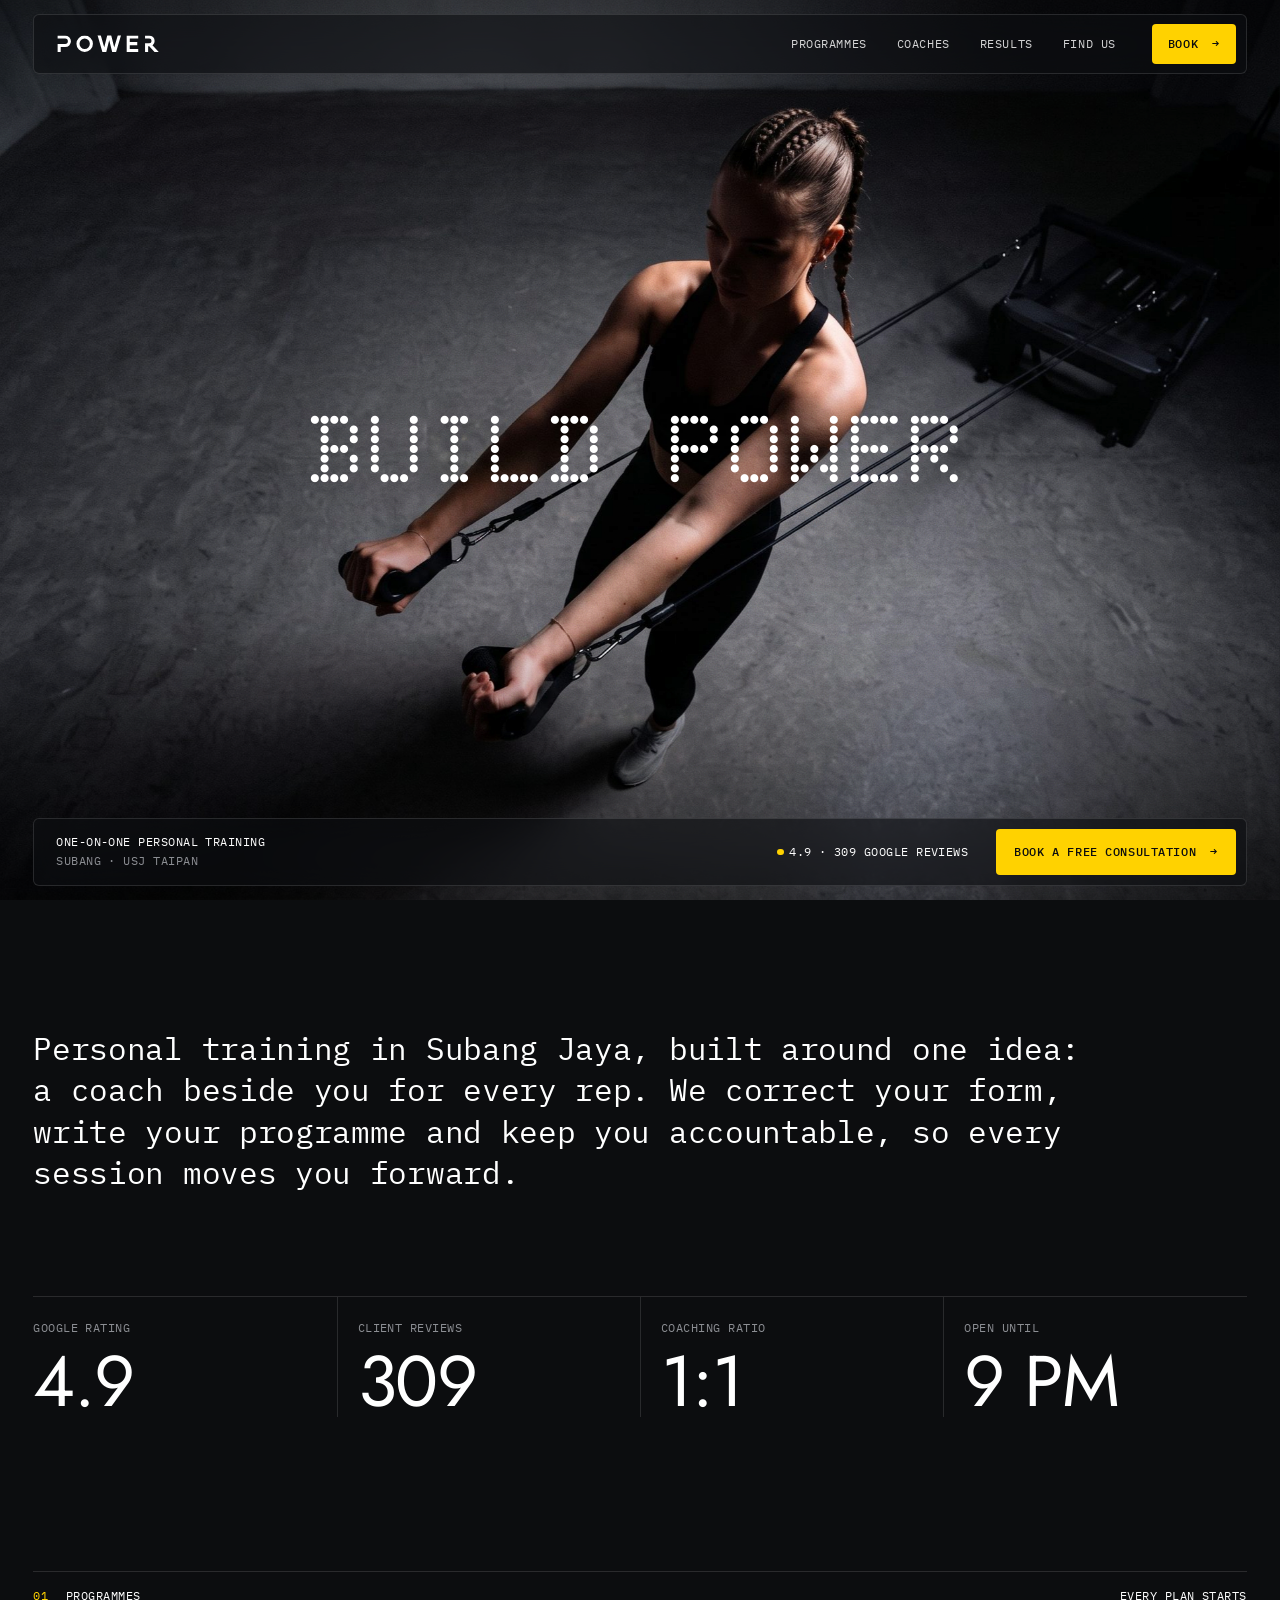
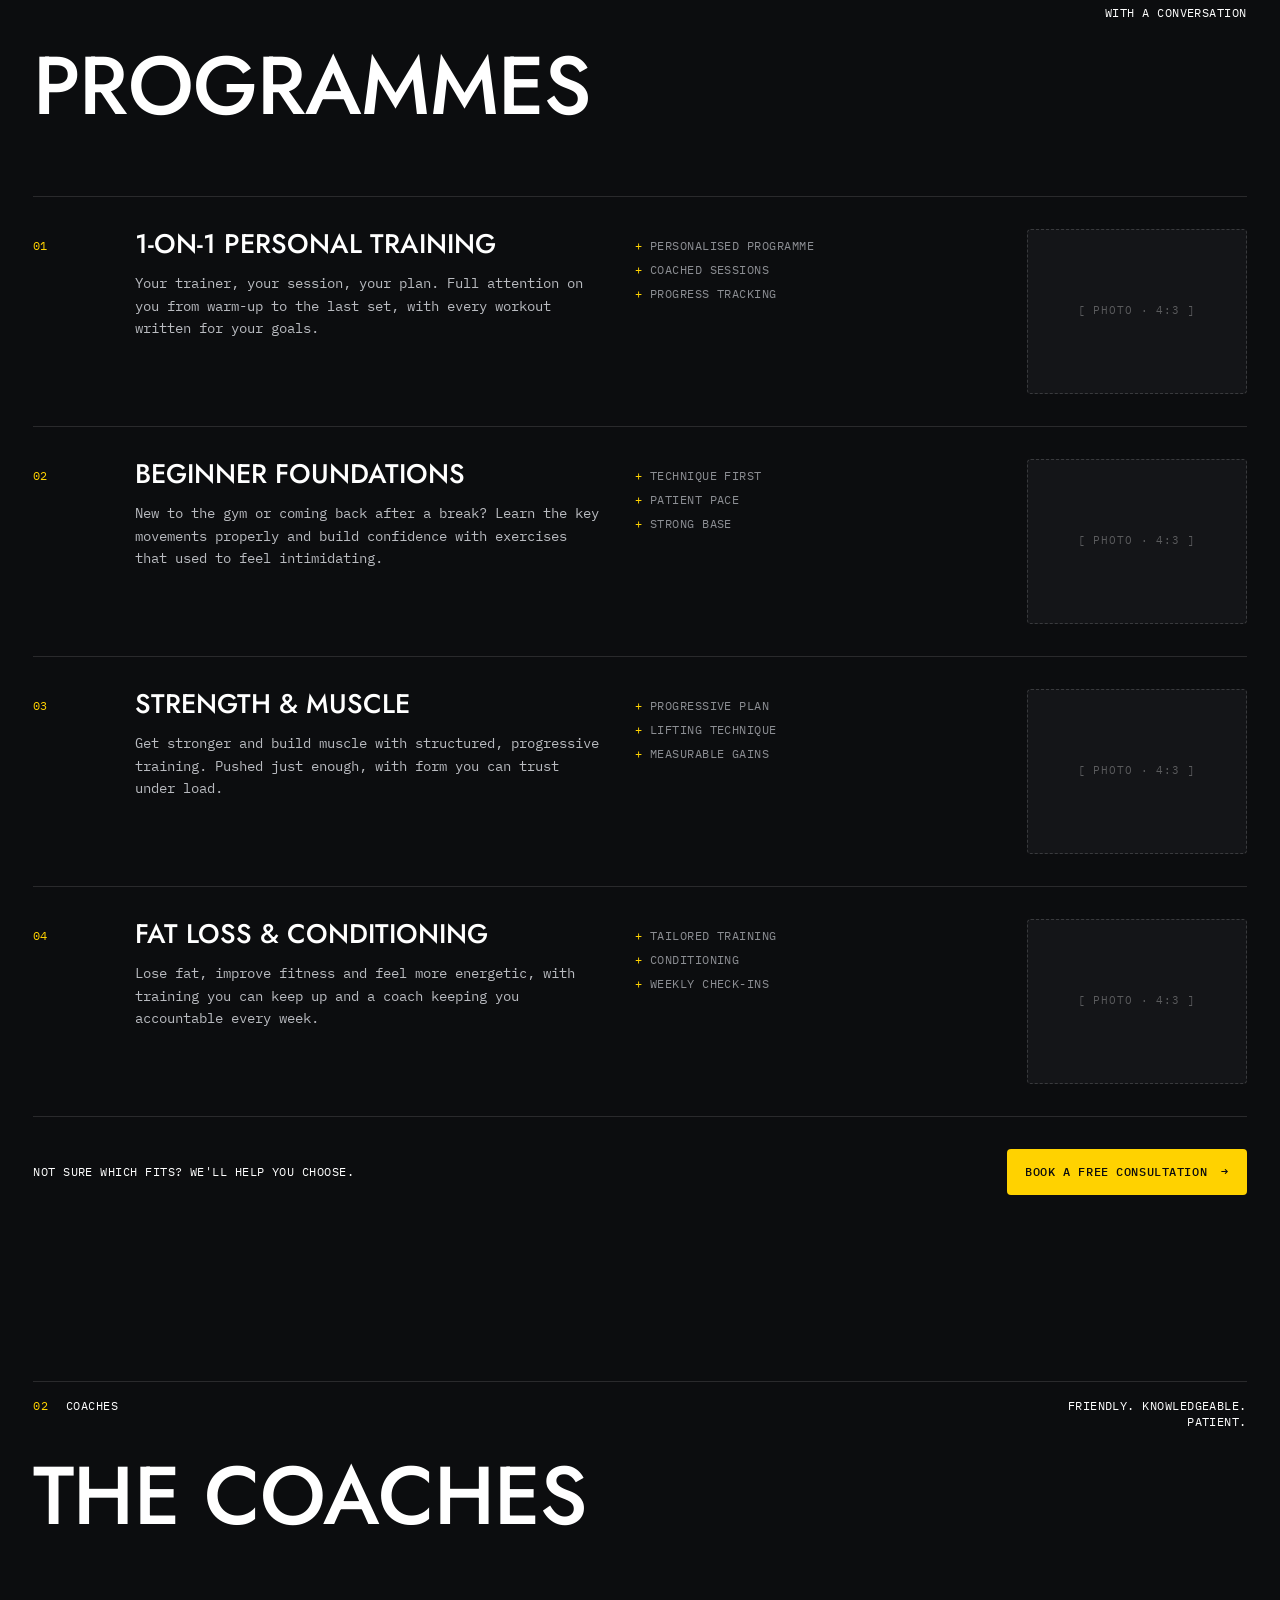
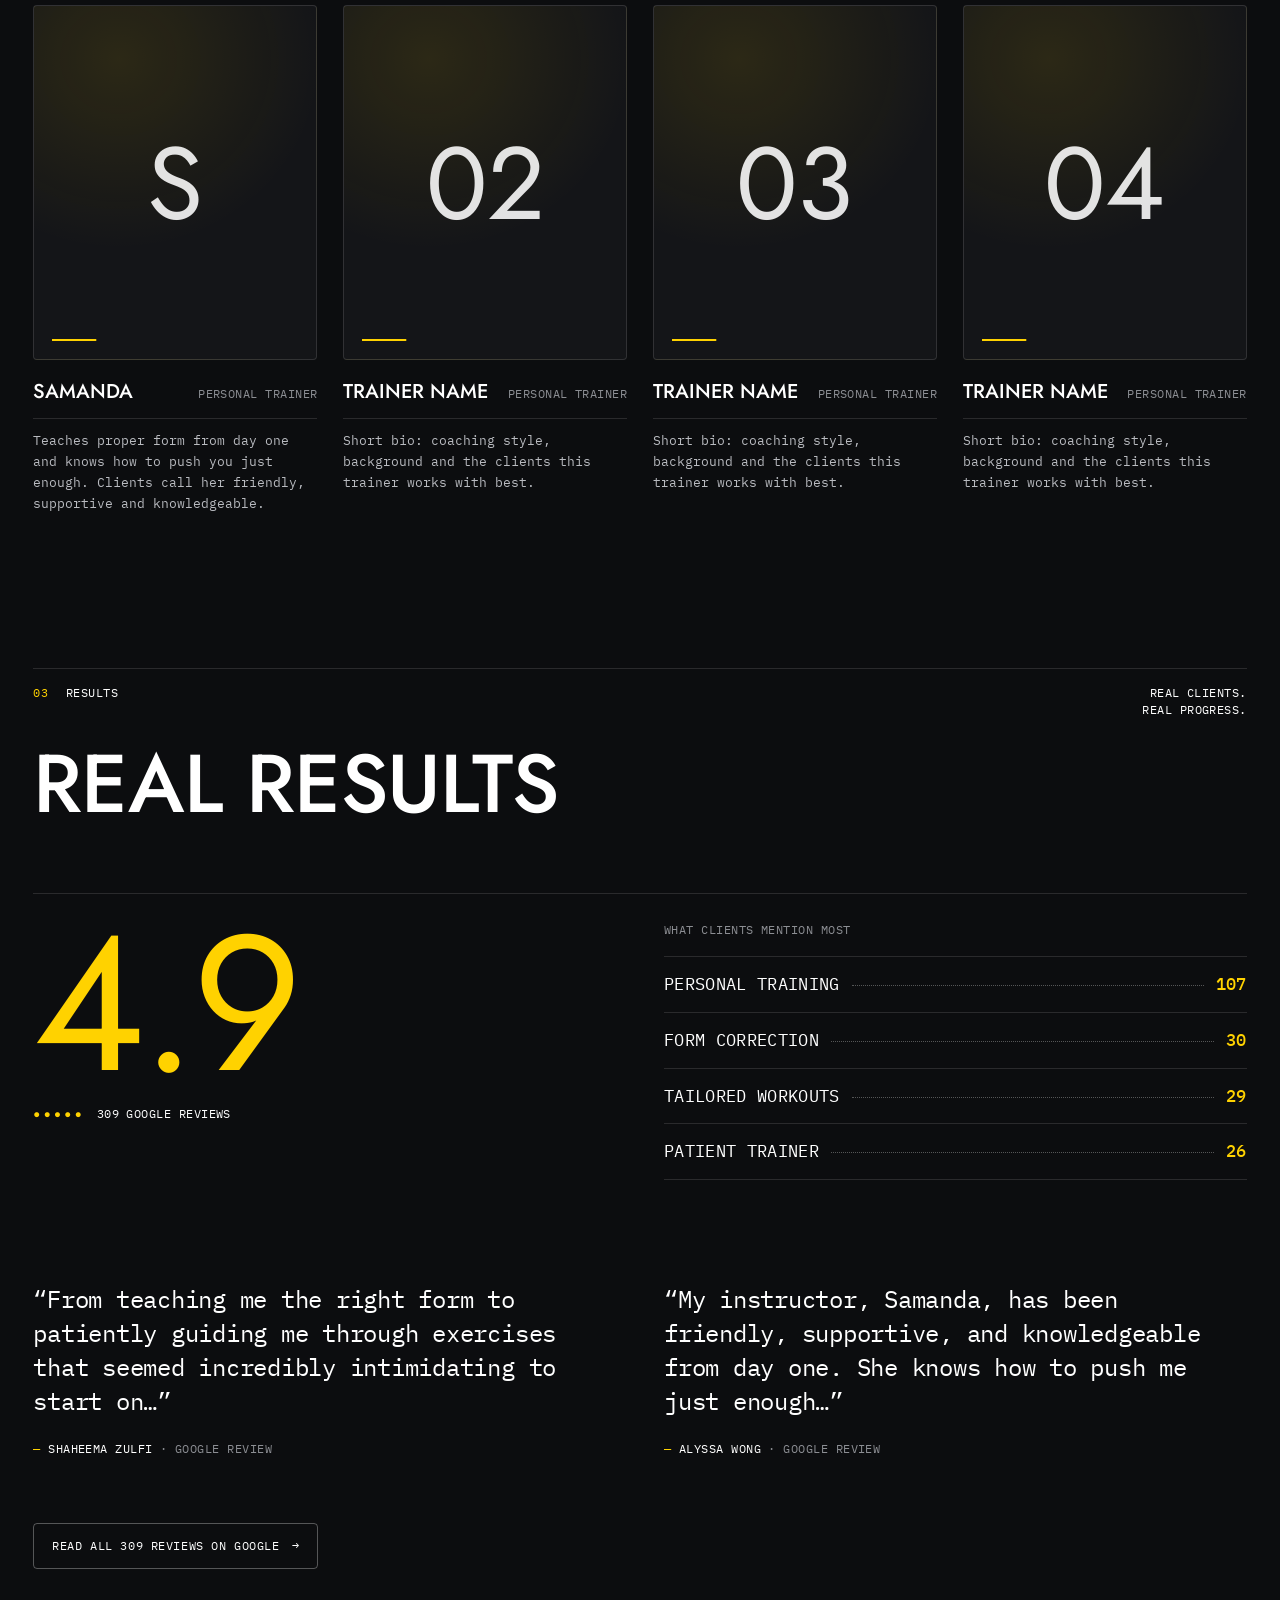
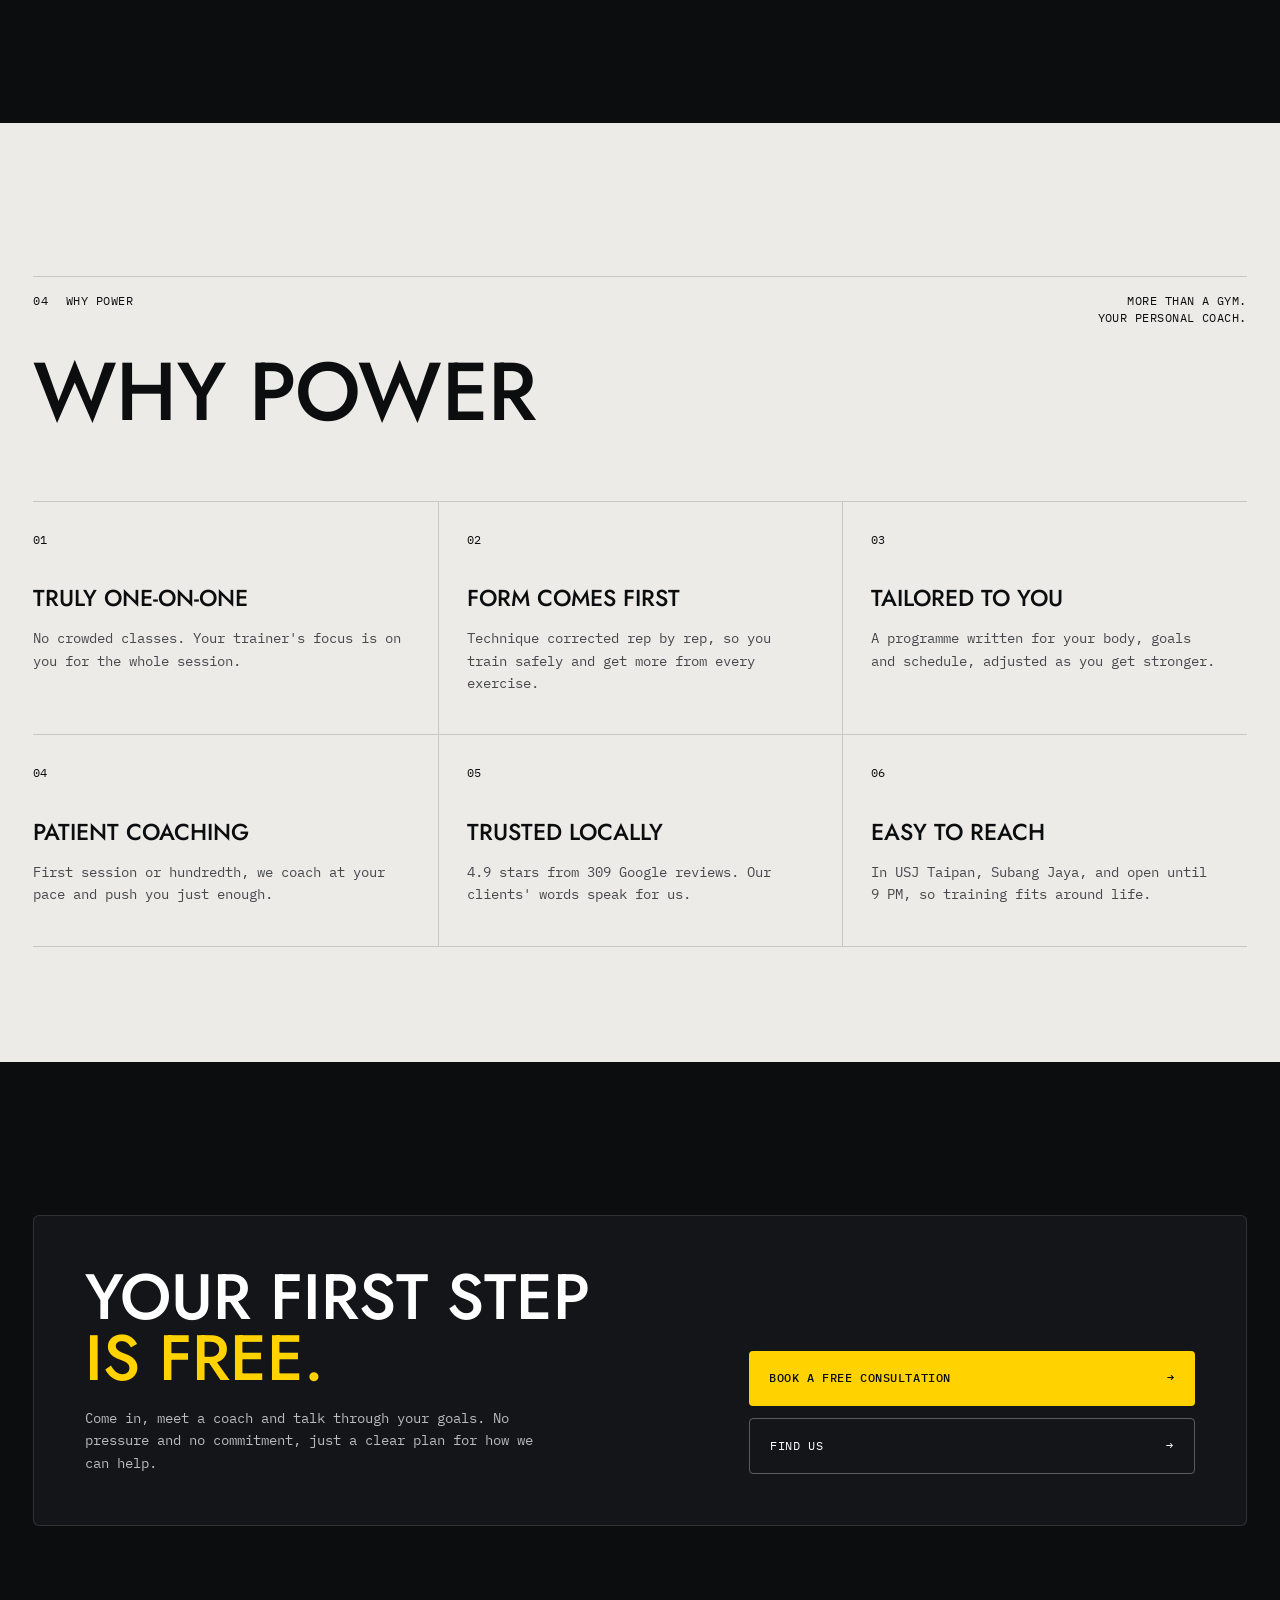
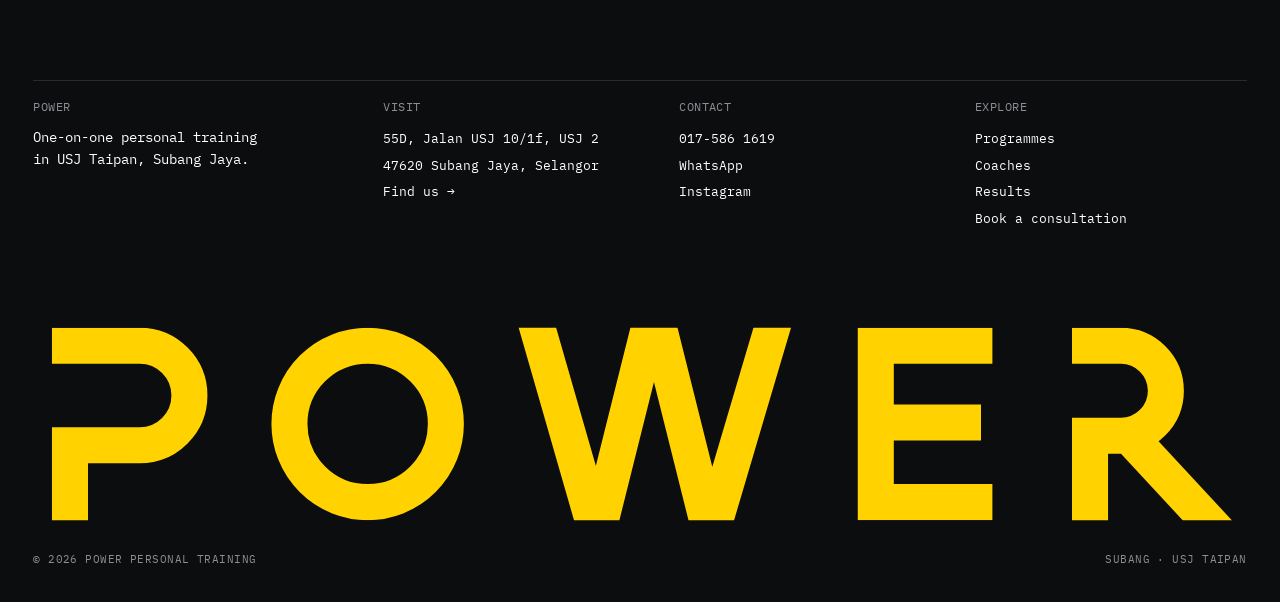
==== commit 49341c03: "Coach initial cards and review-led Results section Replace empty coach portrait boxes with branded i" ====
--- a/index.html
+++ b/index.html
@@ -154,25 +154,25 @@
         </header>
         <h2 id="coaches-title" class="title reveal">The Coaches</h2>
 
-        <!-- COACHES: duplicate a .coach block per trainer and add their portrait -->
+        <!-- COACHES: replace each .monogram with <div class="slot coach-img"><img src="..." alt="Coach name"></div> once real portraits arrive -->
         <div class="coaches">
           <article class="coach reveal">
-            <div class="slot coach-img" data-label="Portrait · 4:5"></div>
+            <div class="coach-img monogram" aria-hidden="true"><span>S</span></div>
             <div class="coach-meta"><h3>Samanda</h3><p class="coach-role">Personal trainer</p></div>
             <p class="coach-bio">Teaches proper form from day one and knows how to push you just enough. Clients call her friendly, supportive and knowledgeable.</p>
           </article>
           <article class="coach reveal">
-            <div class="slot coach-img" data-label="Portrait · 4:5"></div>
+            <div class="coach-img monogram" aria-hidden="true"><span>02</span></div>
             <div class="coach-meta"><h3>Trainer name</h3><p class="coach-role">Personal trainer</p></div>
             <p class="coach-bio">Short bio: coaching style, background and the clients this trainer works with best.</p>
           </article>
           <article class="coach reveal">
-            <div class="slot coach-img" data-label="Portrait · 4:5"></div>
+            <div class="coach-img monogram" aria-hidden="true"><span>03</span></div>
             <div class="coach-meta"><h3>Trainer name</h3><p class="coach-role">Personal trainer</p></div>
             <p class="coach-bio">Short bio: coaching style, background and the clients this trainer works with best.</p>
           </article>
           <article class="coach reveal">
-            <div class="slot coach-img" data-label="Portrait · 4:5"></div>
+            <div class="coach-img monogram" aria-hidden="true"><span>04</span></div>
             <div class="coach-meta"><h3>Trainer name</h3><p class="coach-role">Personal trainer</p></div>
             <p class="coach-bio">Short bio: coaching style, background and the clients this trainer works with best.</p>
           </article>
@@ -189,8 +189,9 @@
         </header>
         <h2 id="results-title" class="title reveal">Real Results</h2>
 
-        <!-- TRANSFORMATIONS: add before/after photos and the client's details -->
-        <div class="transforms">
+        <!-- TRANSFORMATIONS: hidden until real client photos (with written consent) are supplied.
+             Remove the "hidden" attribute below once they are added. -->
+        <div class="transforms" hidden>
           <figure class="transform reveal">
             <div class="ba"><div class="slot" data-label="Before"></div><div class="slot" data-label="After"></div></div>
             <figcaption><span>Client name</span><span>Duration · Programme · Result</span></figcaption>
@@ -205,7 +206,7 @@
           </figure>
         </div>
 
-        <div class="reviews">
+        <div class="reviews reviews-first">
           <div class="score reveal">
             <p class="score-num">4.9</p>
             <p class="score-meta"><span class="stars" aria-hidden="true">●●●●●</span>309 Google reviews</p>
@@ -231,6 +232,8 @@
             <figcaption>Alyssa Wong <span>· Google review</span></figcaption>
           </figure>
         </div>
+
+        <p class="reviews-link reveal"><a class="btn-line" href="https://www.google.com/maps/search/?api=1&amp;query=POWER+Personal+Training+USJ+Taipan" target="_blank" rel="noopener">Read all 309 reviews on Google <span aria-hidden="true">→</span></a></p>
       </div>
     </section>
 
--- a/styles.css
+++ b/styles.css
@@ -651,3 +651,37 @@
   .hero-photo, .hero-title, .hero-card { animation: none; }
   .reveal { opacity: 1; transform: none; transition: none; }
 }
+
+/* Coach initial cards (until real portraits arrive) */
+.monogram {
+  position: relative;
+  display: grid;
+  place-items: center;
+  background:
+    radial-gradient(120% 90% at 30% 15%, rgba(255,210,0,.10), transparent 60%),
+    var(--surface);
+  border: 1px solid var(--line);
+  border-radius: 4px;
+  overflow: hidden;
+}
+.monogram span {
+  font-family: var(--sans);
+  font-weight: 400;
+  font-size: clamp(64px, 8vw, 120px);
+  line-height: 1;
+  color: rgba(255,255,255,.88);
+}
+.monogram::after {
+  content: "";
+  position: absolute;
+  left: 18px; right: 18px; bottom: 18px;
+  height: 2px;
+  background: var(--yellow);
+  transform: scaleX(.18);
+  transform-origin: left;
+}
+
+/* Results: reviews lead while before/after photos are pending */
+.reviews-first { margin-top: 0; }
+.reviews-link { margin-top: clamp(40px, 5vw, 64px); }
+[hidden] { display: none !important; }
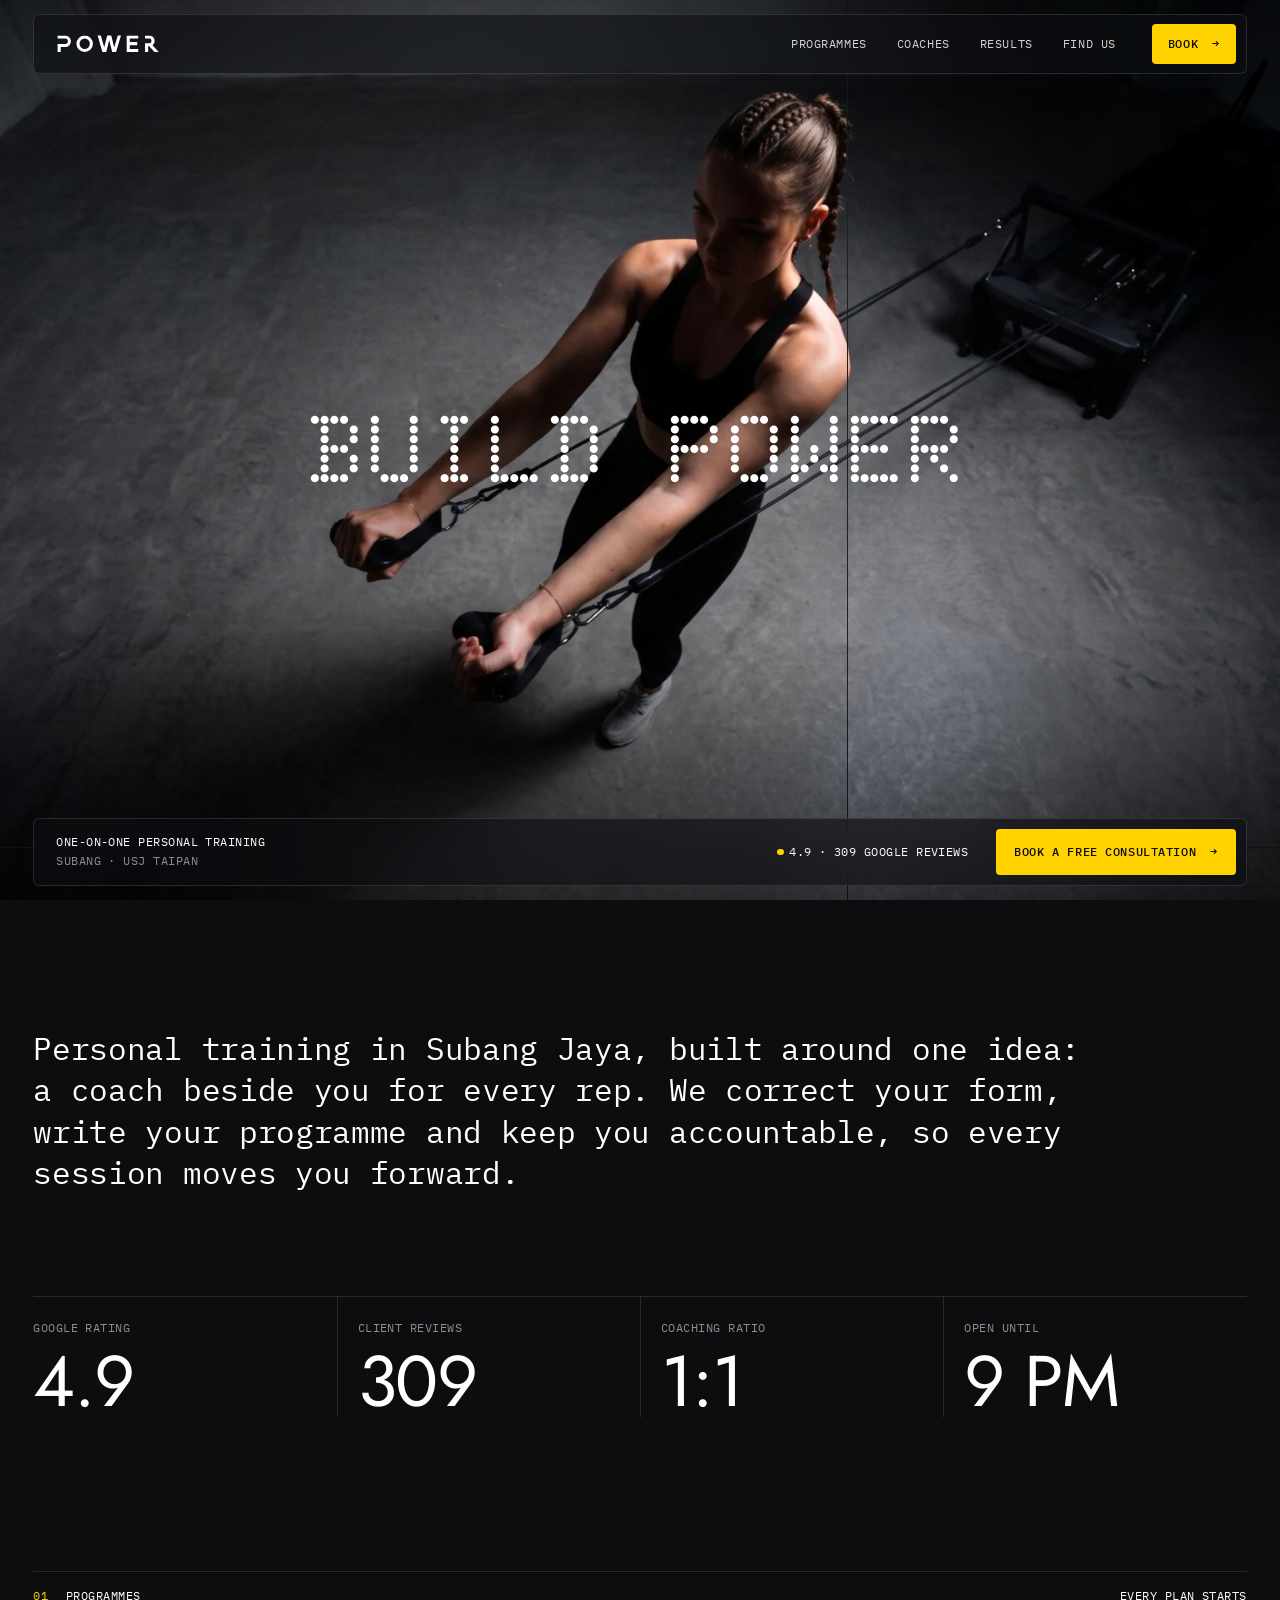
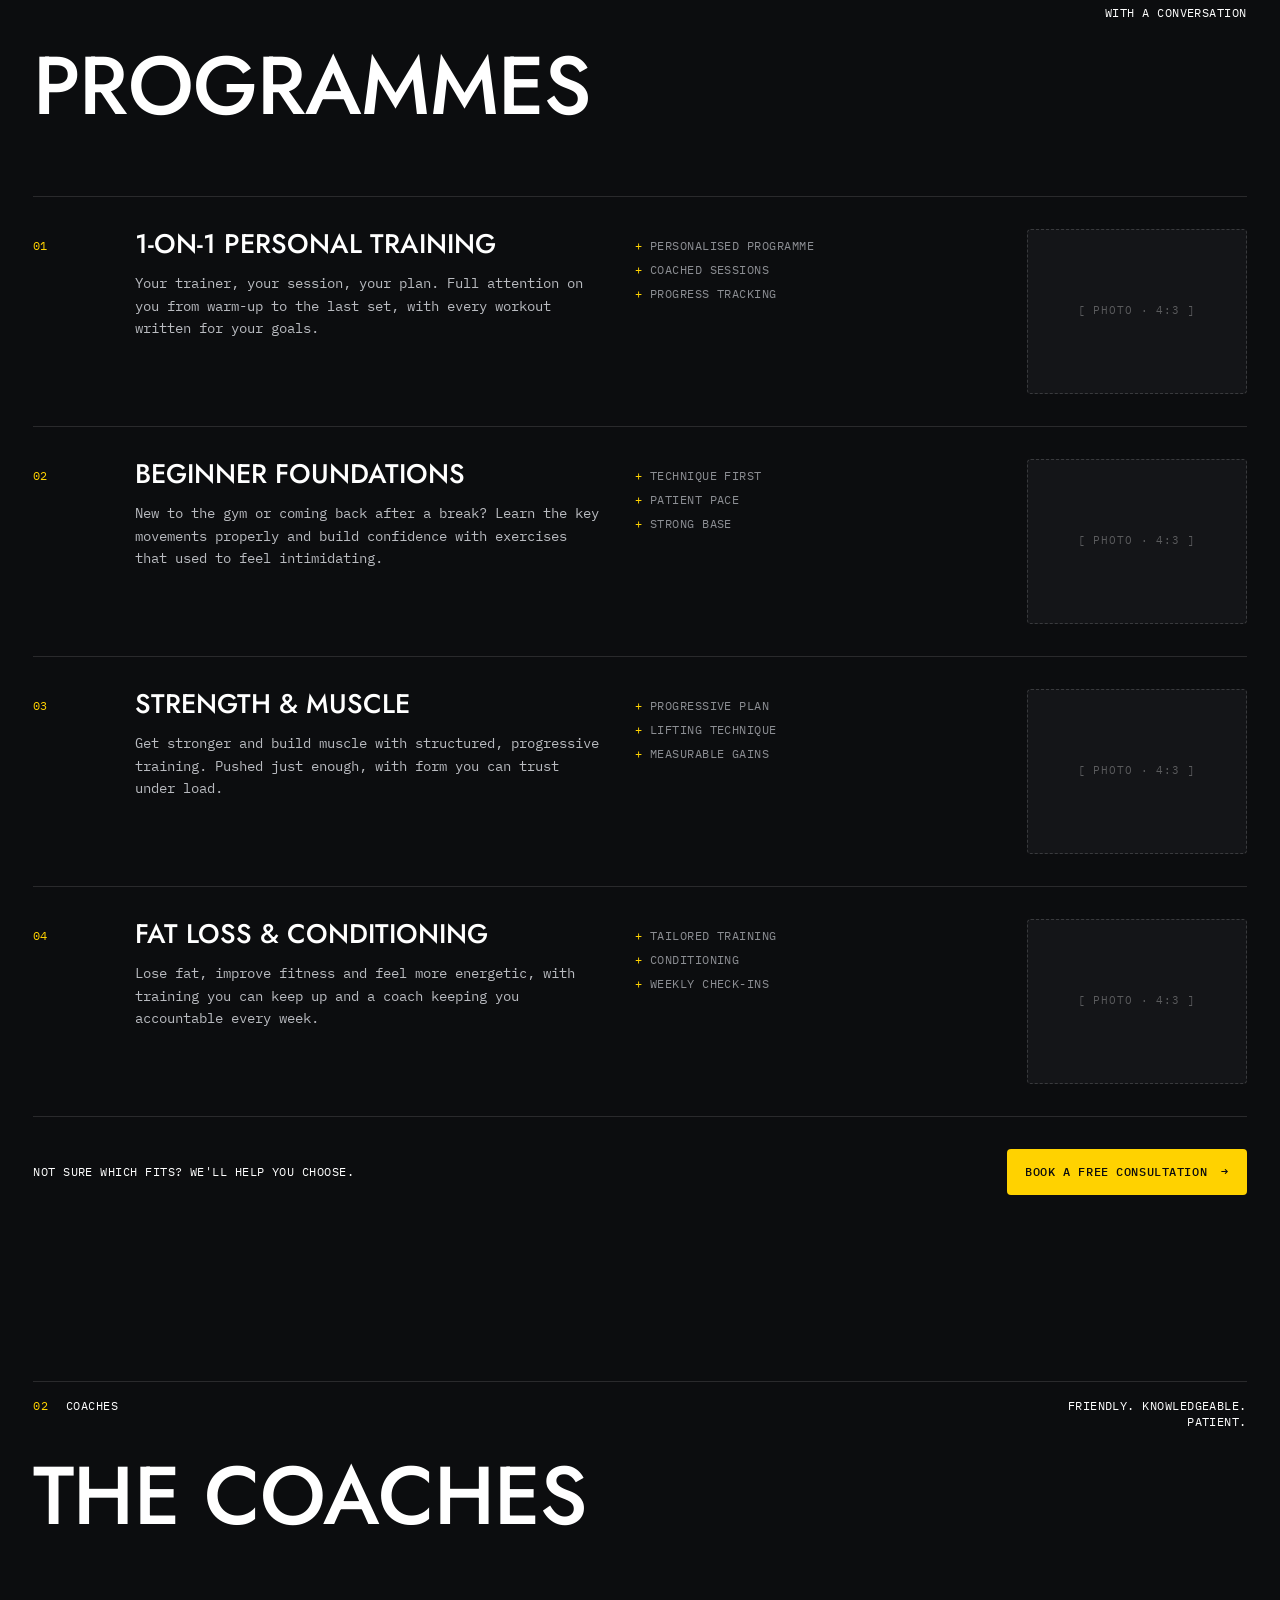
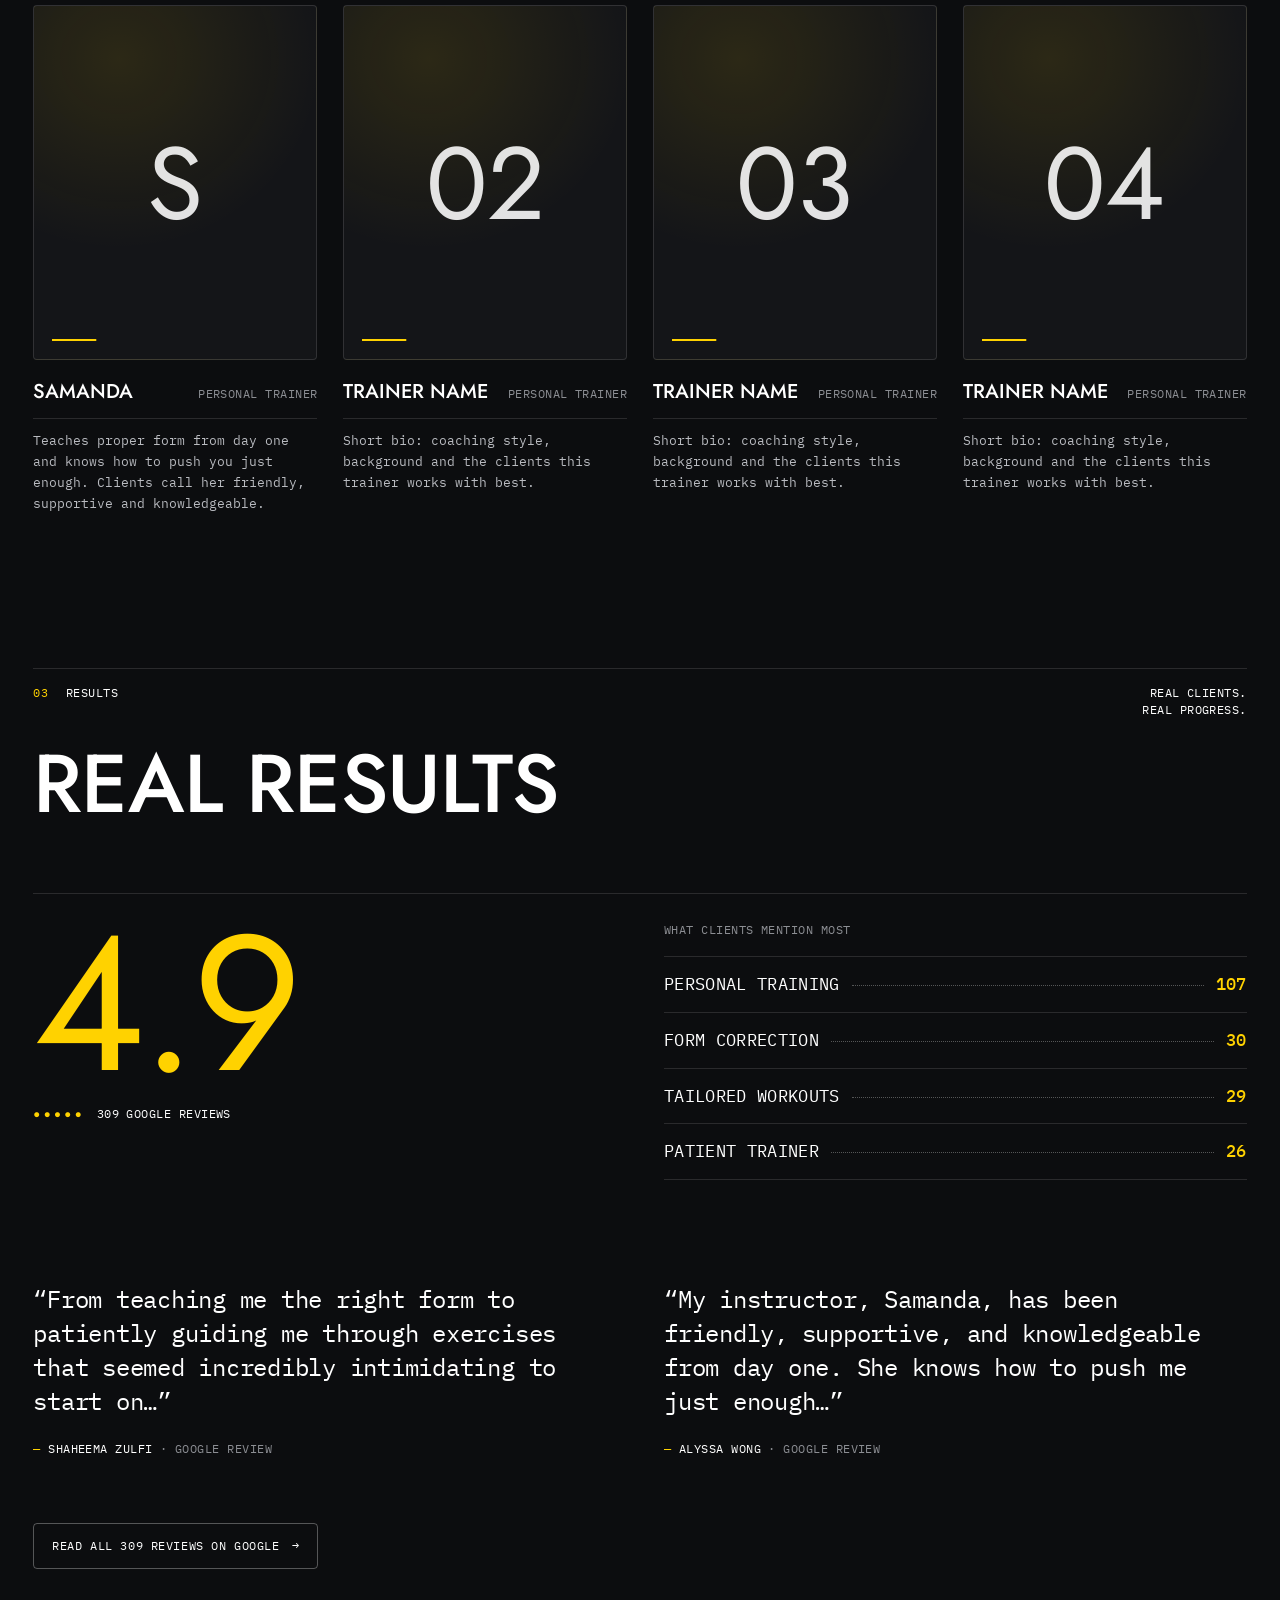
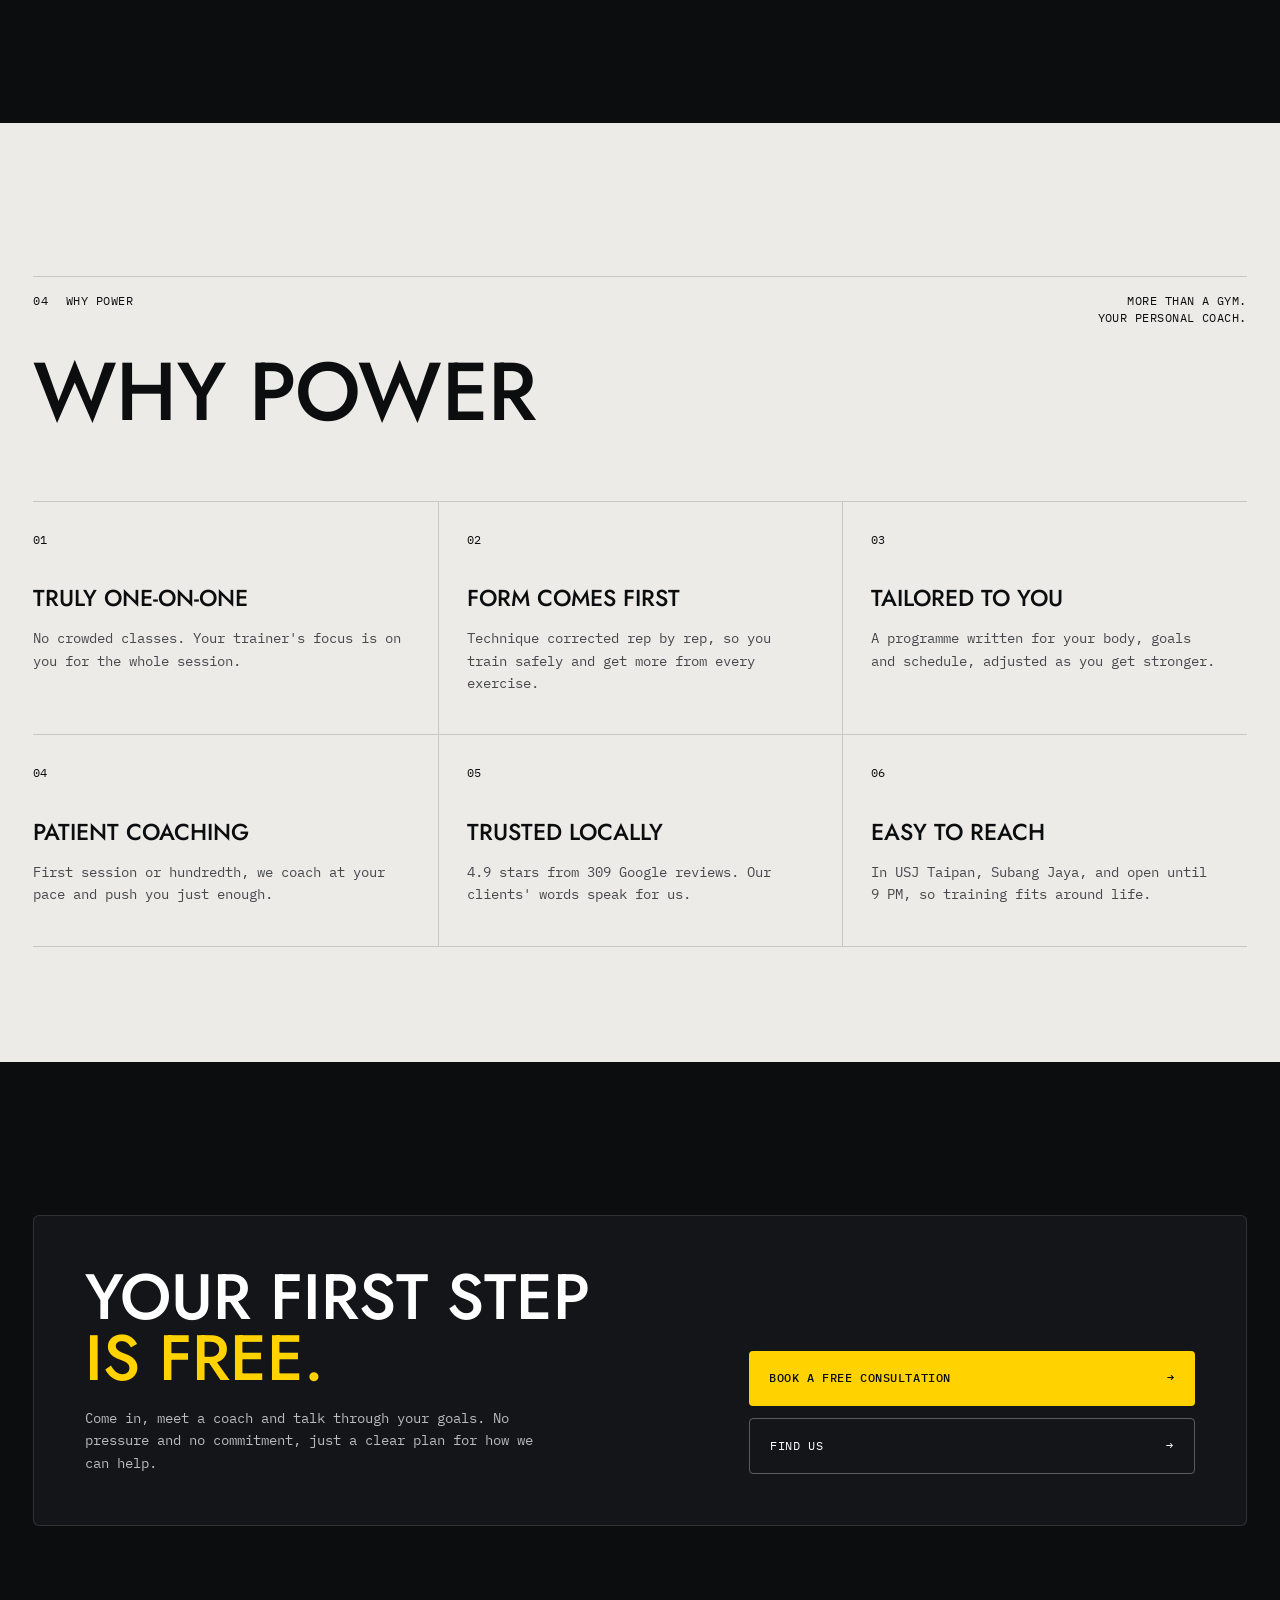
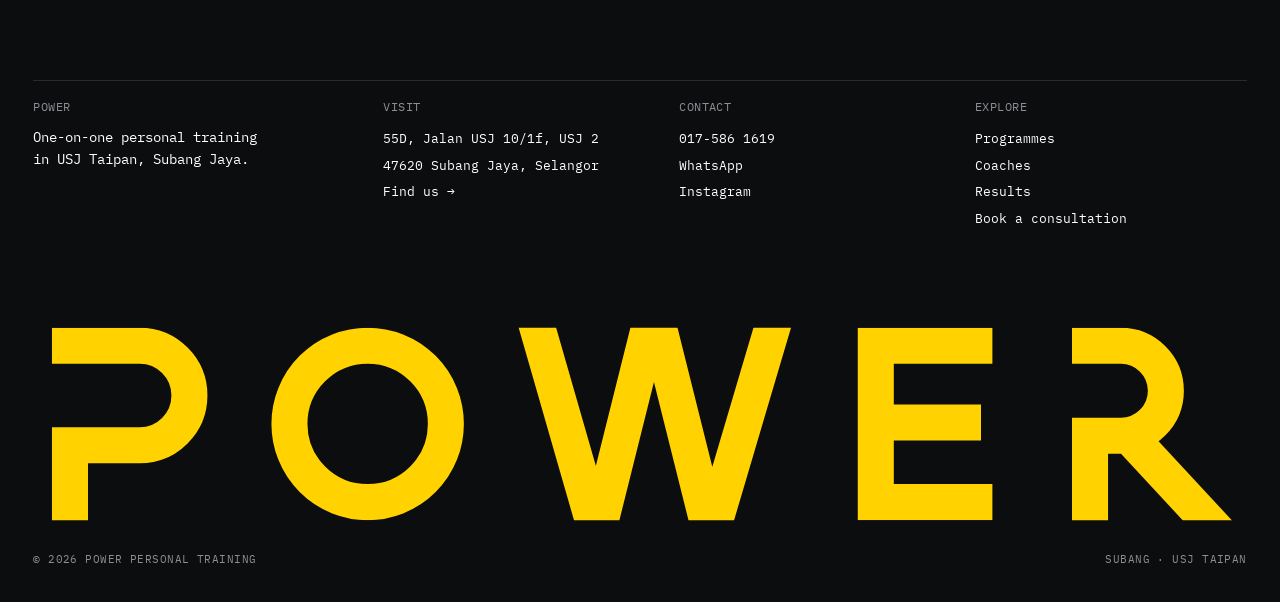
==== commit 66a07e1e: "Add looping hero video on desktop A 6-second 1080p loop (Higgsfield, static camera, start and end fr" ====
--- a/index.html
+++ b/index.html
@@ -60,6 +60,9 @@
         <source media="(max-aspect-ratio: 4/5)" srcset="assets/images/hero-mobile.jpg" />
         <img class="hero-photo" src="assets/images/hero-wide.jpg" alt="Client training with resistance bands in the POWER studio" fetchpriority="high" />
       </picture>
+      <!-- Desktop-only looping video. script.js loads it after the page is ready; phones keep the still image. -->
+      <video class="hero-video" id="hero-video" muted loop playsinline preload="none" aria-hidden="true"
+             poster="assets/images/hero-wide.jpg" data-src="assets/video/hero-loop.mp4"></video>
 
       <h1 id="hero-title" class="hero-title">Build Power</h1>
 
--- a/styles.css
+++ b/styles.css
@@ -685,3 +685,19 @@
 .reviews-first { margin-top: 0; }
 .reviews-link { margin-top: clamp(40px, 5vw, 64px); }
 [hidden] { display: none !important; }
+
+/* Hero video (desktop only; fades in over the matching still once it plays) */
+.hero-video {
+  position: absolute;
+  inset: 0;
+  width: 100%;
+  height: 100%;
+  z-index: -2;
+  object-fit: cover;
+  object-position: 55% 45%;
+  opacity: 0;
+  transition: opacity .8s ease;
+  pointer-events: none;
+}
+.hero-video.is-playing { opacity: 1; }
+@media (max-aspect-ratio: 4/5) { .hero-video { display: none; } }
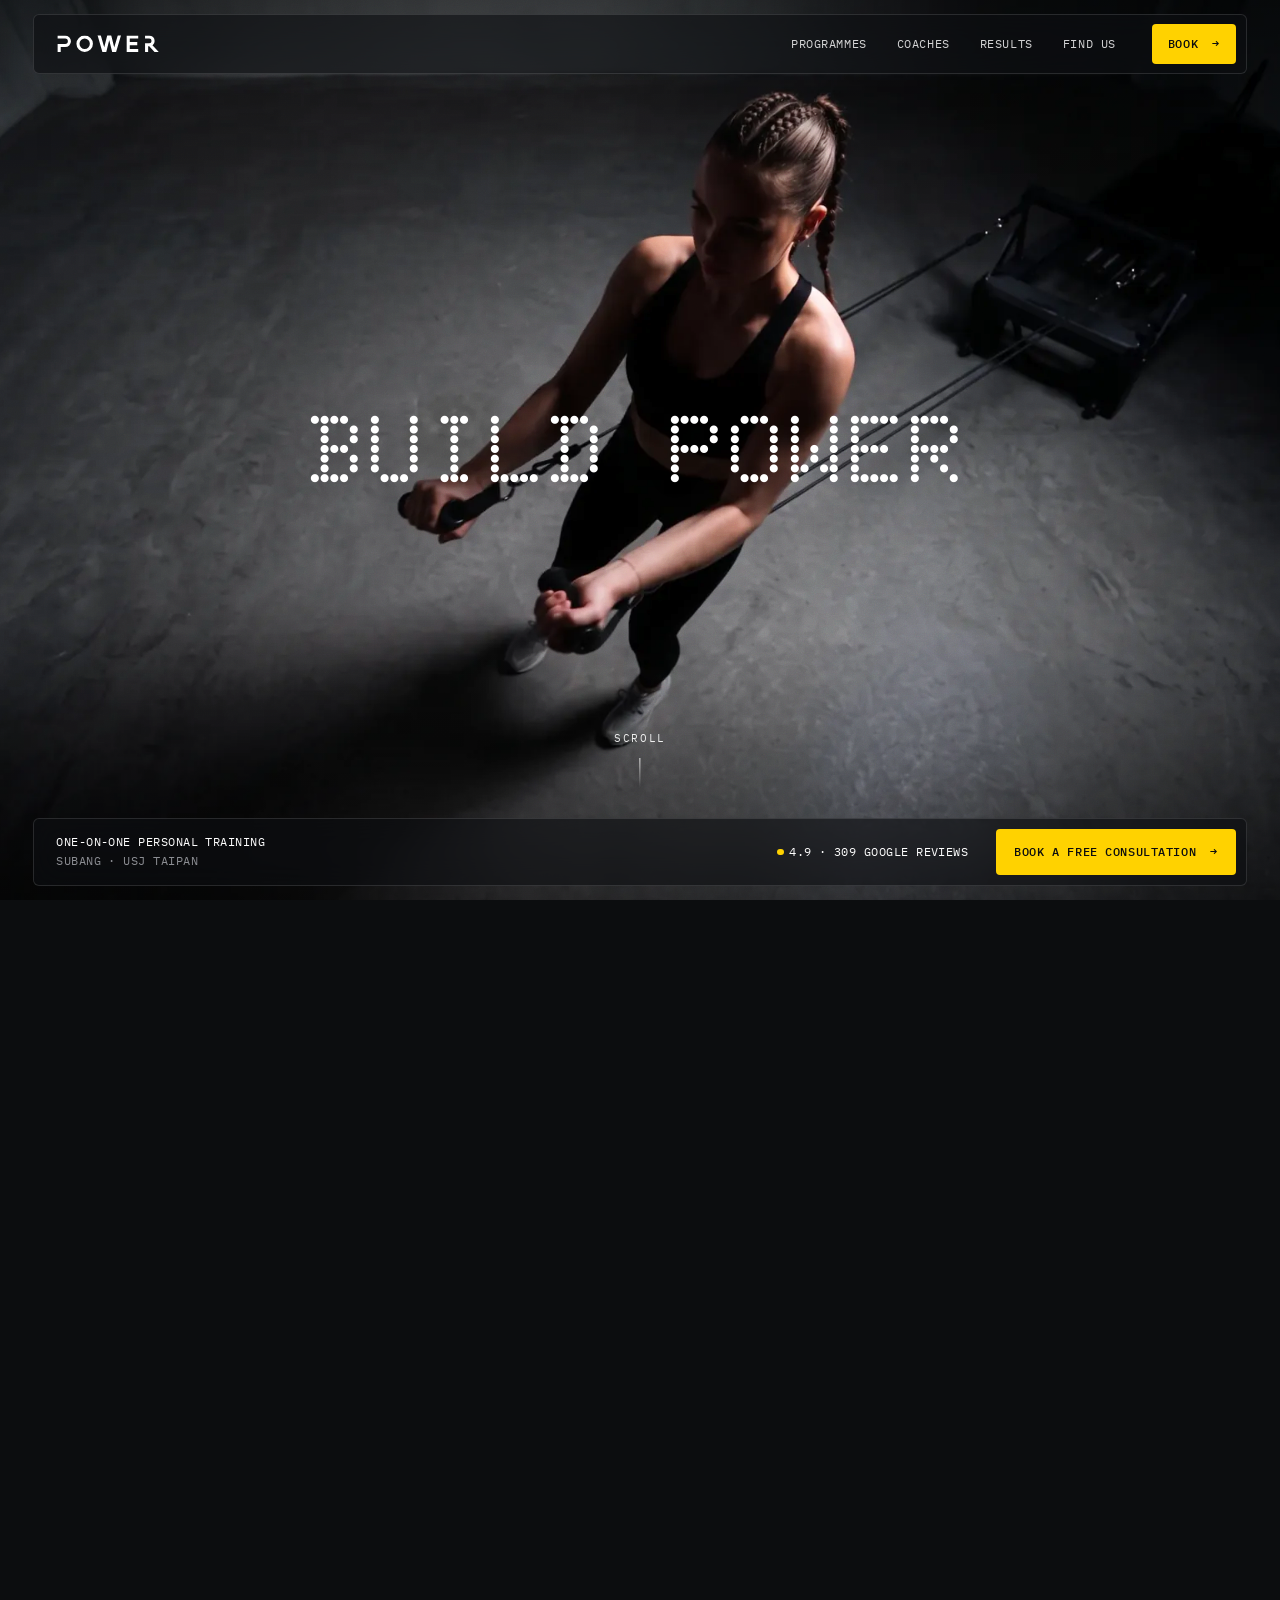
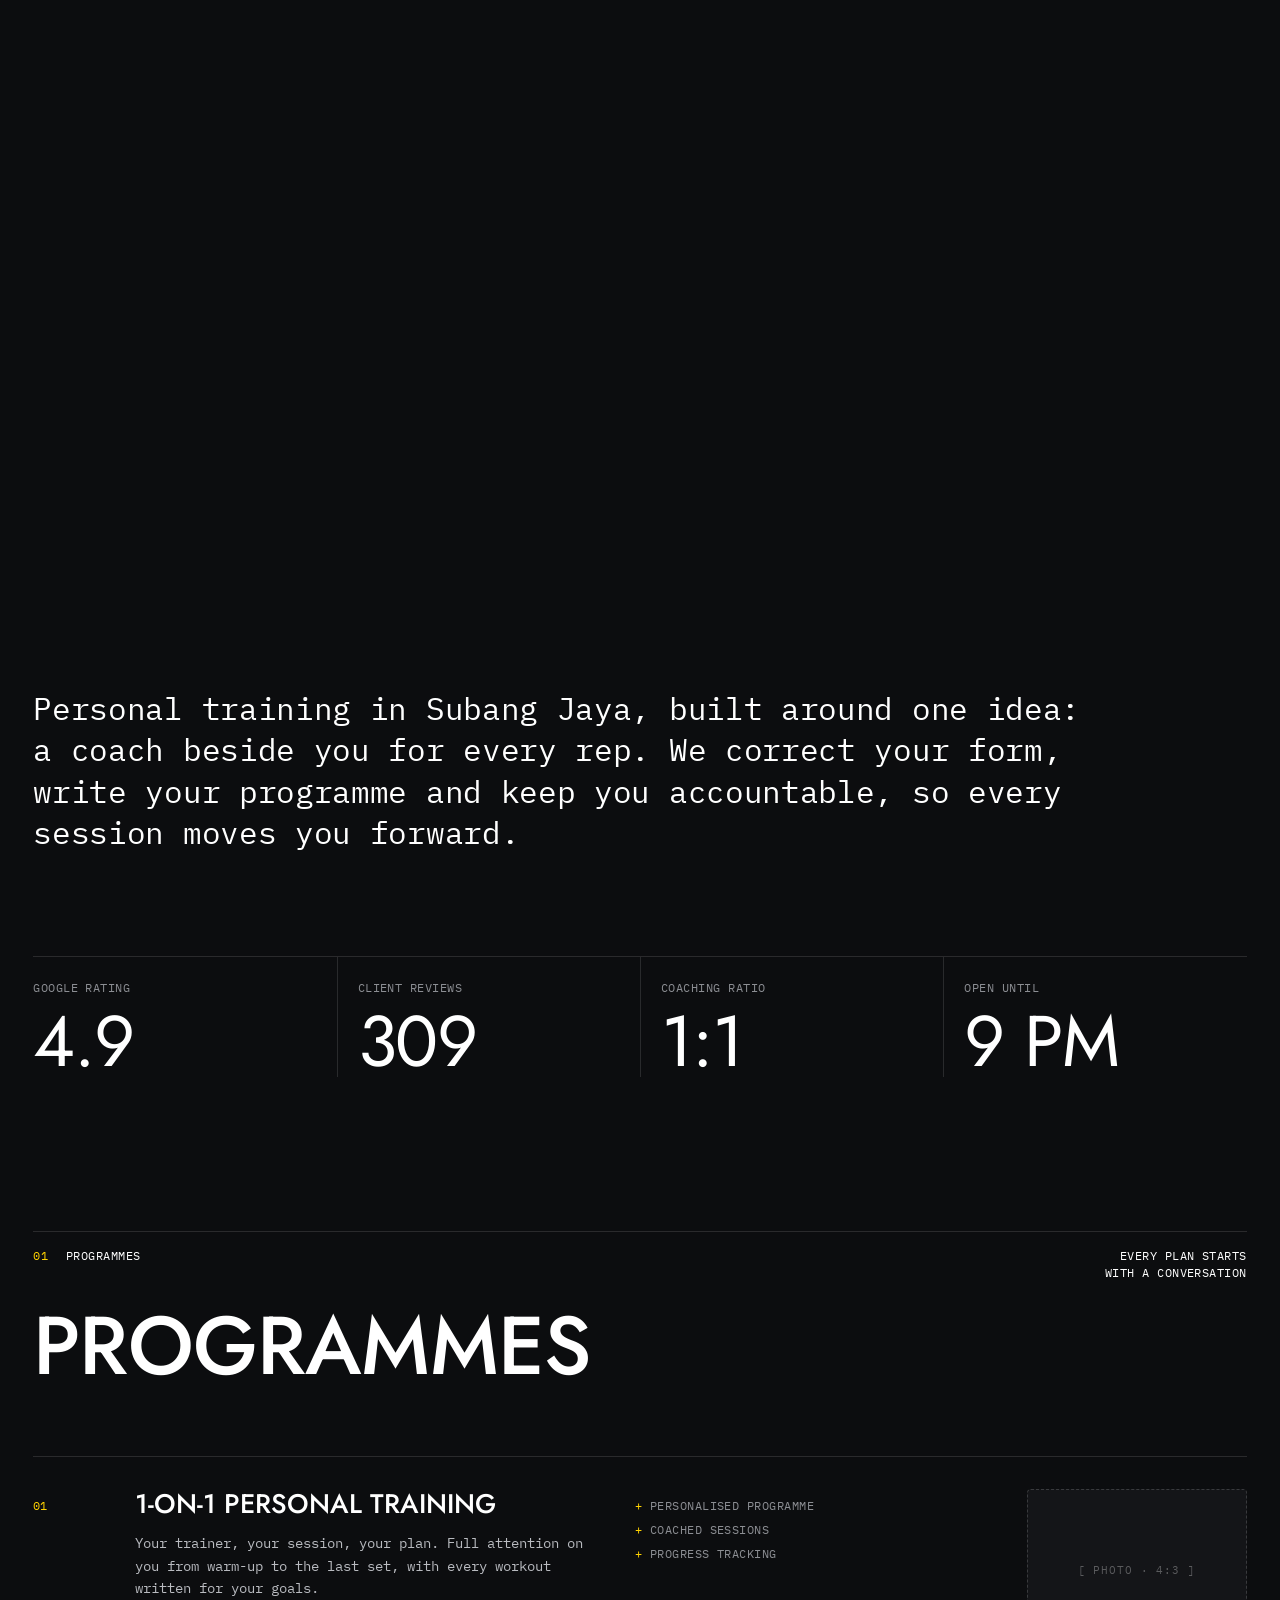
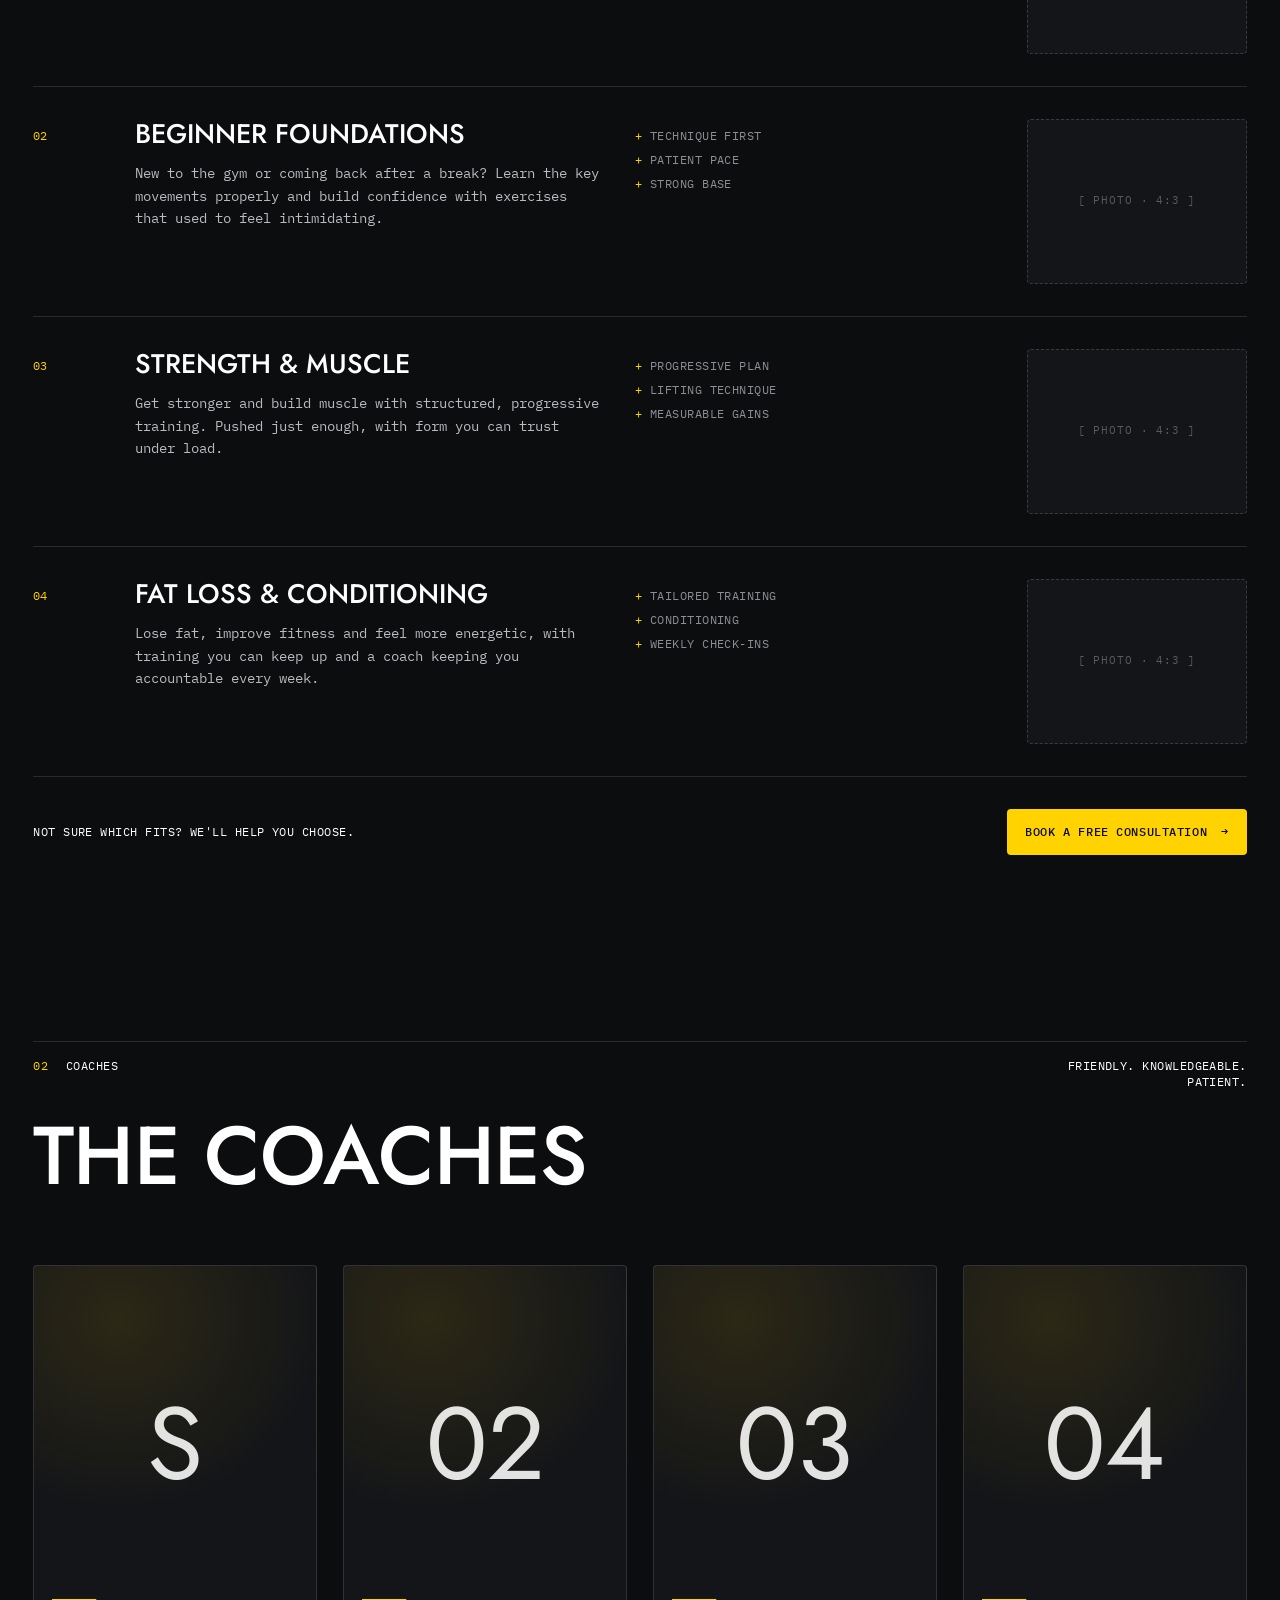
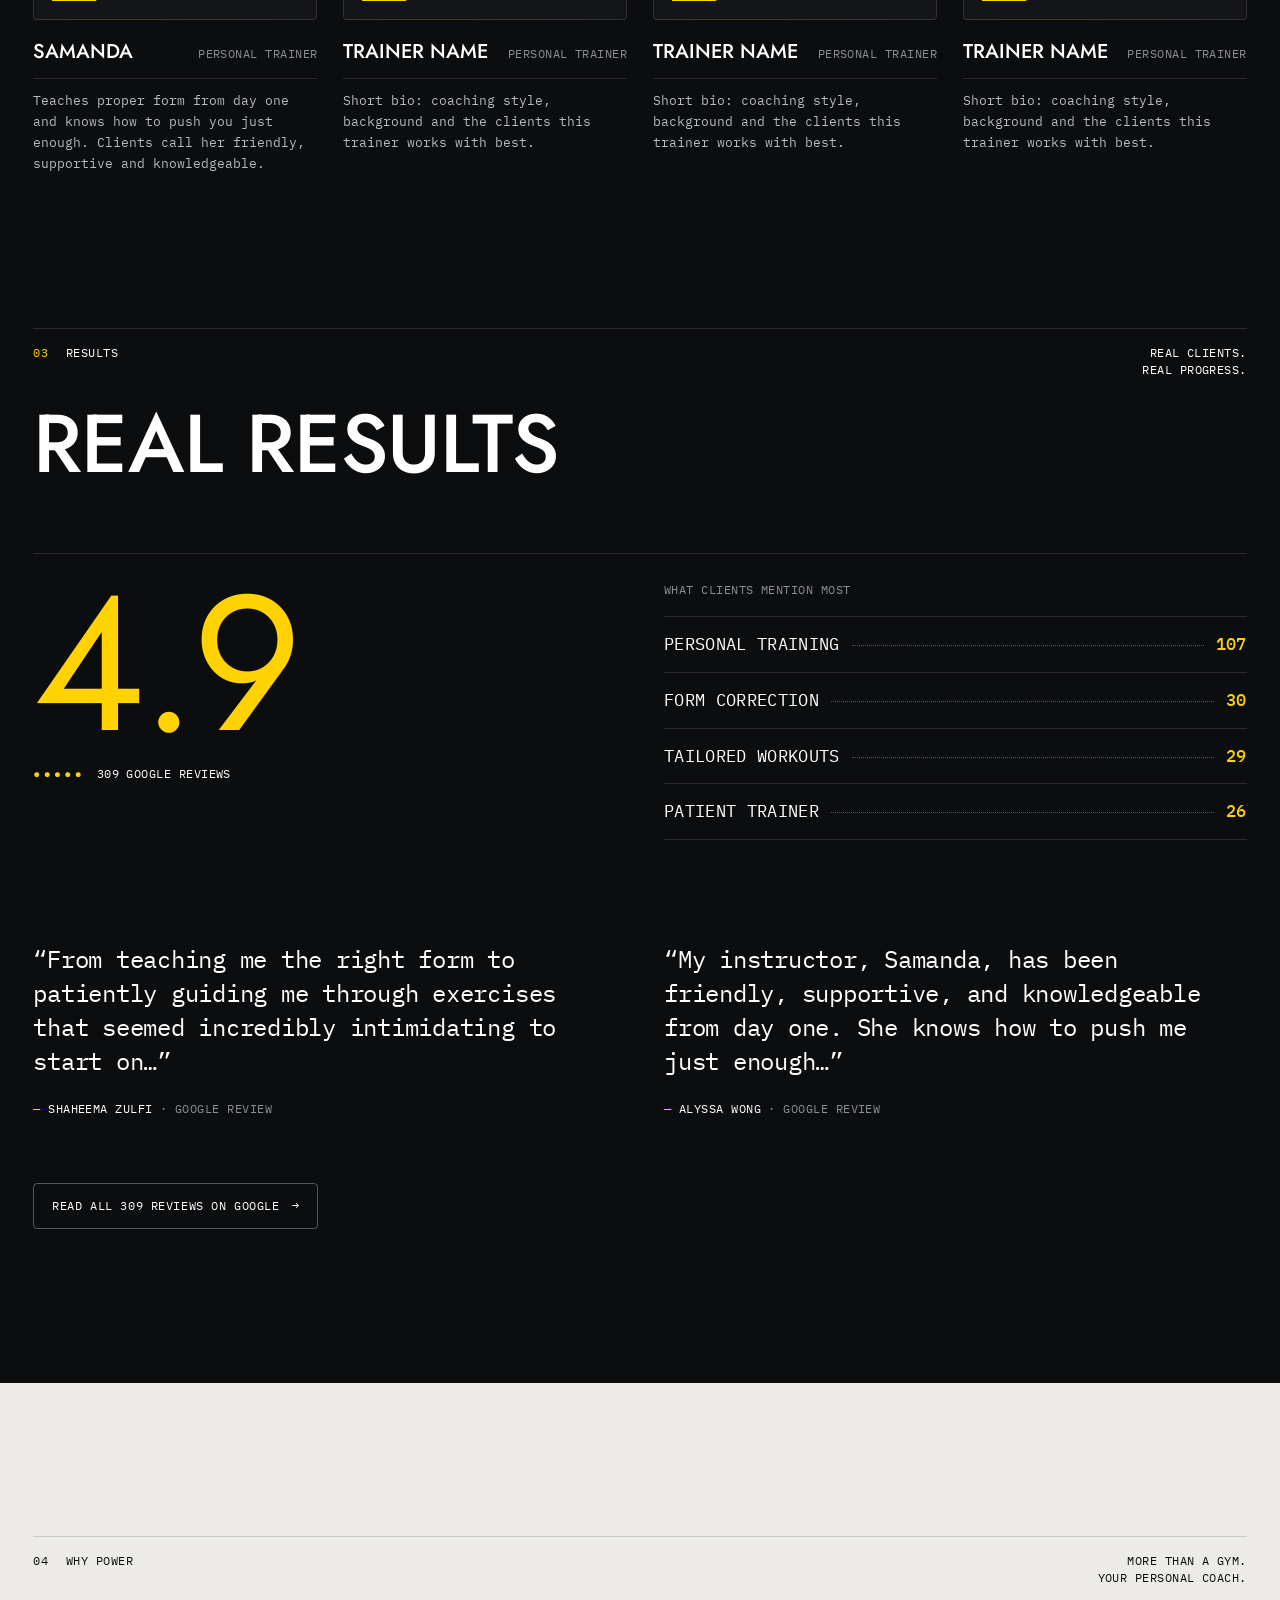
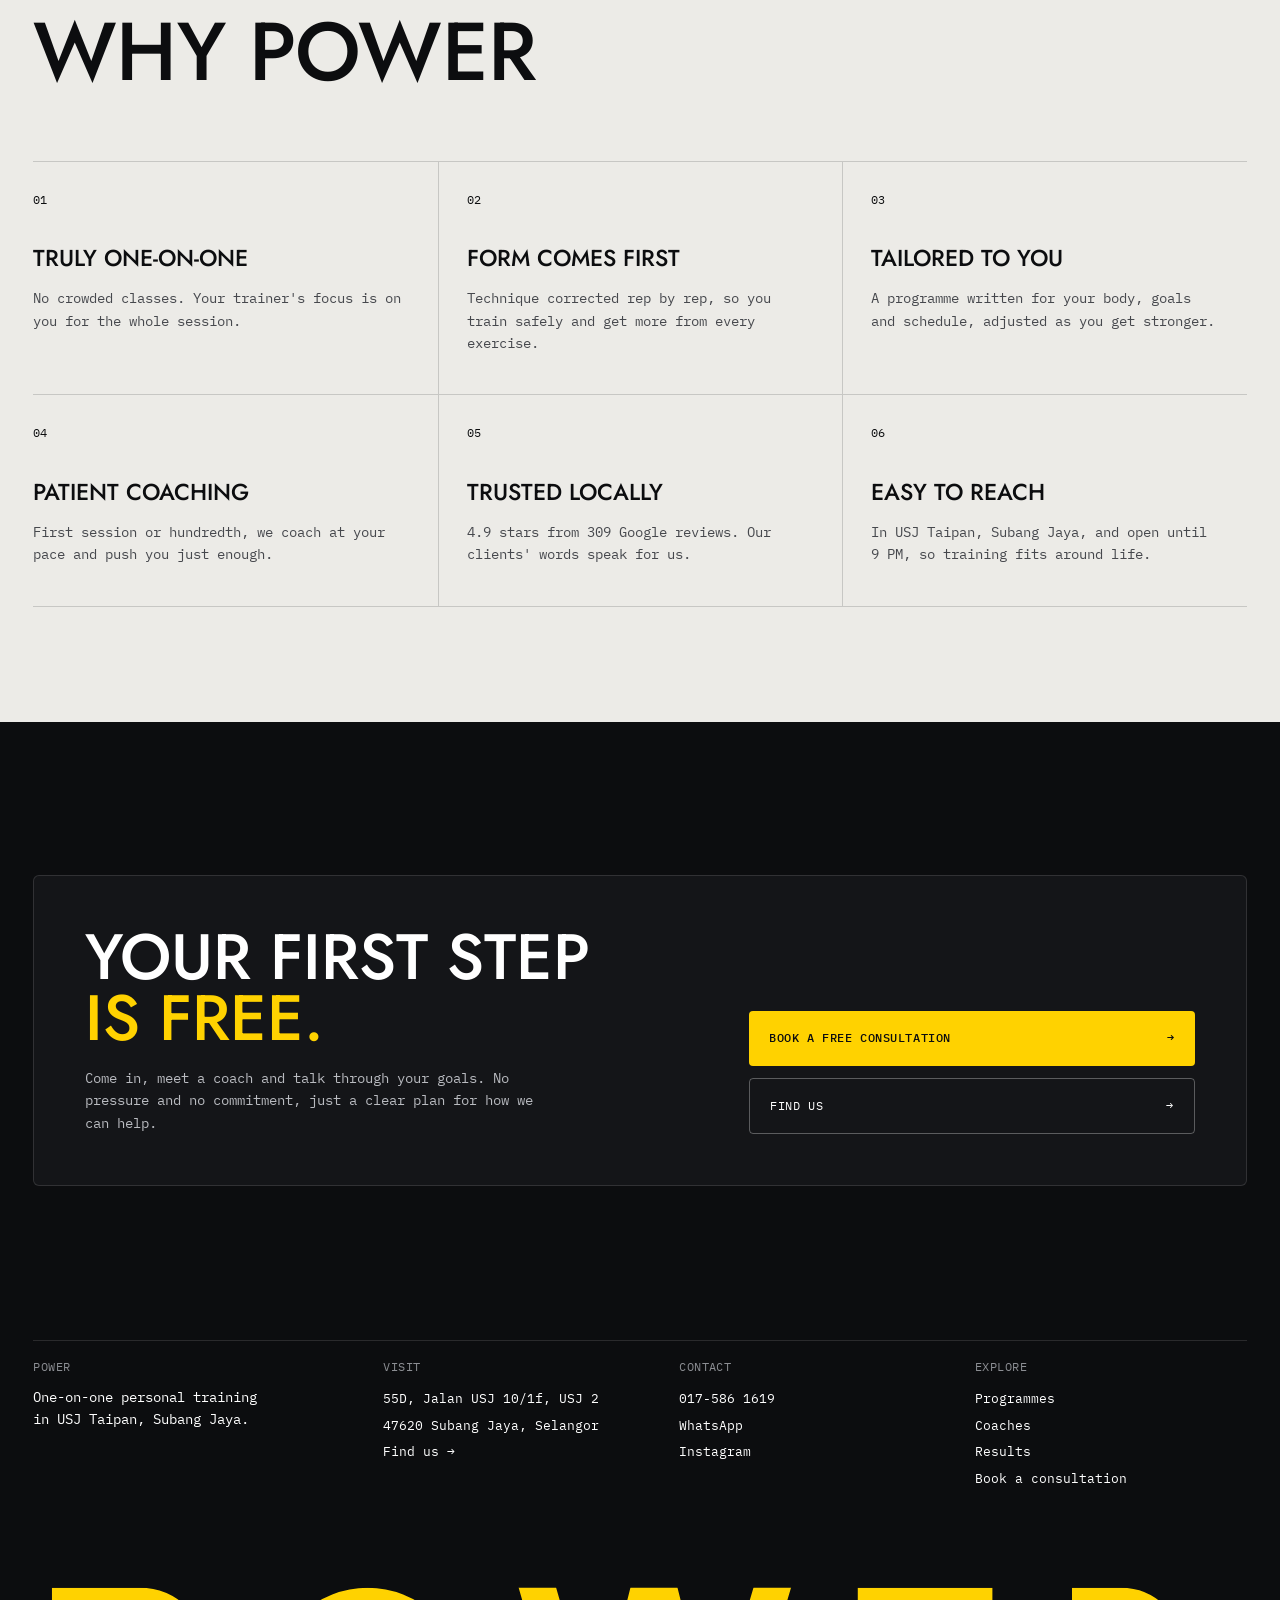
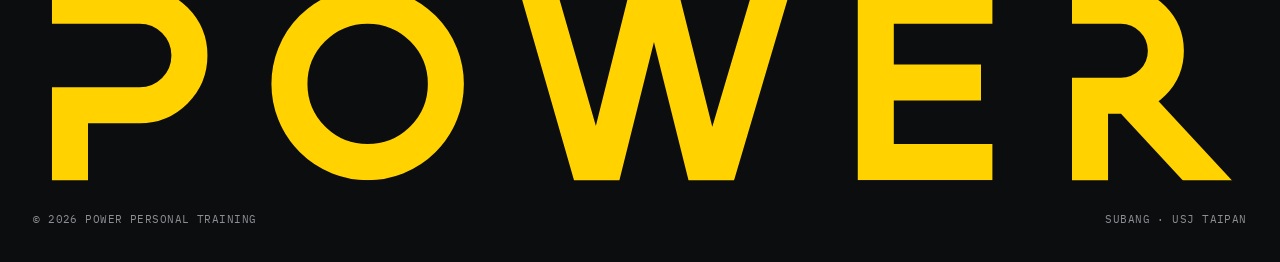
==== commit 5b864021: "Hero: scroll-driven band row instead of autoplay video Scrolling through the pinned hero now plays t" ====
--- a/index.html
+++ b/index.html
@@ -55,14 +55,16 @@
   <main>
 
     <!-- ============ HERO ============ -->
+    <!-- The tall wrapper gives room to scroll while the hero stays pinned; scrolling plays the band row.
+         Taller wrapper = slower animation (see .hero-scroll in styles.css). -->
+    <div class="hero-scroll" id="hero-scroll">
     <section class="hero" aria-labelledby="hero-title">
       <picture>
         <source media="(max-aspect-ratio: 4/5)" srcset="assets/images/hero-mobile.jpg" />
         <img class="hero-photo" src="assets/images/hero-wide.jpg" alt="Client training with resistance bands in the POWER studio" fetchpriority="high" />
       </picture>
-      <!-- Desktop-only looping video. script.js loads it after the page is ready; phones keep the still image. -->
-      <video class="hero-video" id="hero-video" muted loop playsinline preload="none" aria-hidden="true"
-             poster="assets/images/hero-wide.jpg" data-src="assets/video/hero-loop.mp4"></video>
+      <!-- Scroll animation (landscape screens only). Frame 1 matches hero-wide.jpg, so it takes over seamlessly. -->
+      <canvas class="hero-canvas" id="hero-canvas" aria-hidden="true"></canvas>
 
       <h1 id="hero-title" class="hero-title">Build Power</h1>
 
@@ -74,7 +76,10 @@
         <a class="rating" href="#results"><i class="dot" aria-hidden="true"></i>4.9 · 309 Google reviews</a>
         <a class="cta" href="book.html">Book a free consultation <span class="arrow" aria-hidden="true">→</span></a>
       </div>
-    </section>
+
+      <div class="scroll-cue" aria-hidden="true">Scroll</div>
+    </section>
+    </div>
 
     <!-- ============ INTRO / STATS ============ -->
     <section class="intro" aria-label="About POWER">
--- a/styles.css
+++ b/styles.css
@@ -686,18 +686,56 @@
 .reviews-link { margin-top: clamp(40px, 5vw, 64px); }
 [hidden] { display: none !important; }
 
-/* Hero video (desktop only; fades in over the matching still once it plays) */
-.hero-video {
+/* Hero scroll animation (landscape screens; phones keep the still image) */
+.hero-scroll { position: relative; height: 240vh; }   /* taller = slower animation */
+.hero-scroll .hero { position: sticky; top: 0; }
+.hero-canvas {
   position: absolute;
   inset: 0;
   width: 100%;
   height: 100%;
   z-index: -2;
-  object-fit: cover;
-  object-position: 55% 45%;
+  display: block;
   opacity: 0;
-  transition: opacity .8s ease;
+  transition: opacity .4s ease;
   pointer-events: none;
 }
-.hero-video.is-playing { opacity: 1; }
-@media (max-aspect-ratio: 4/5) { .hero-video { display: none; } }
+.hero-canvas.is-ready { opacity: 1; }
+
+.scroll-cue {
+  position: absolute;
+  left: 50%;
+  bottom: 112px;
+  transform: translateX(-50%);
+  display: flex;
+  flex-direction: column;
+  align-items: center;
+  gap: 10px;
+  font-size: 11px;
+  letter-spacing: .14em;
+  text-transform: uppercase;
+  opacity: calc(.9 - var(--progress, 0) * 9);
+  pointer-events: none;
+}
+.scroll-cue::after {
+  content: "";
+  width: 1px;
+  height: 30px;
+  background: linear-gradient(var(--white), transparent);
+  transform-origin: top;
+  animation: cue 1.6s ease-in-out infinite;
+}
+@keyframes cue {
+  0% { transform: scaleY(0); opacity: 1; }
+  60% { transform: scaleY(1); opacity: 1; }
+  100% { transform: scaleY(1); opacity: 0; }
+}
+
+@media (max-aspect-ratio: 4/5) {
+  .hero-scroll { height: auto; }
+  .hero-canvas, .scroll-cue { display: none; }
+}
+@media (prefers-reduced-motion: reduce) {
+  .hero-scroll { height: auto; }
+  .hero-canvas, .scroll-cue { display: none; }
+}
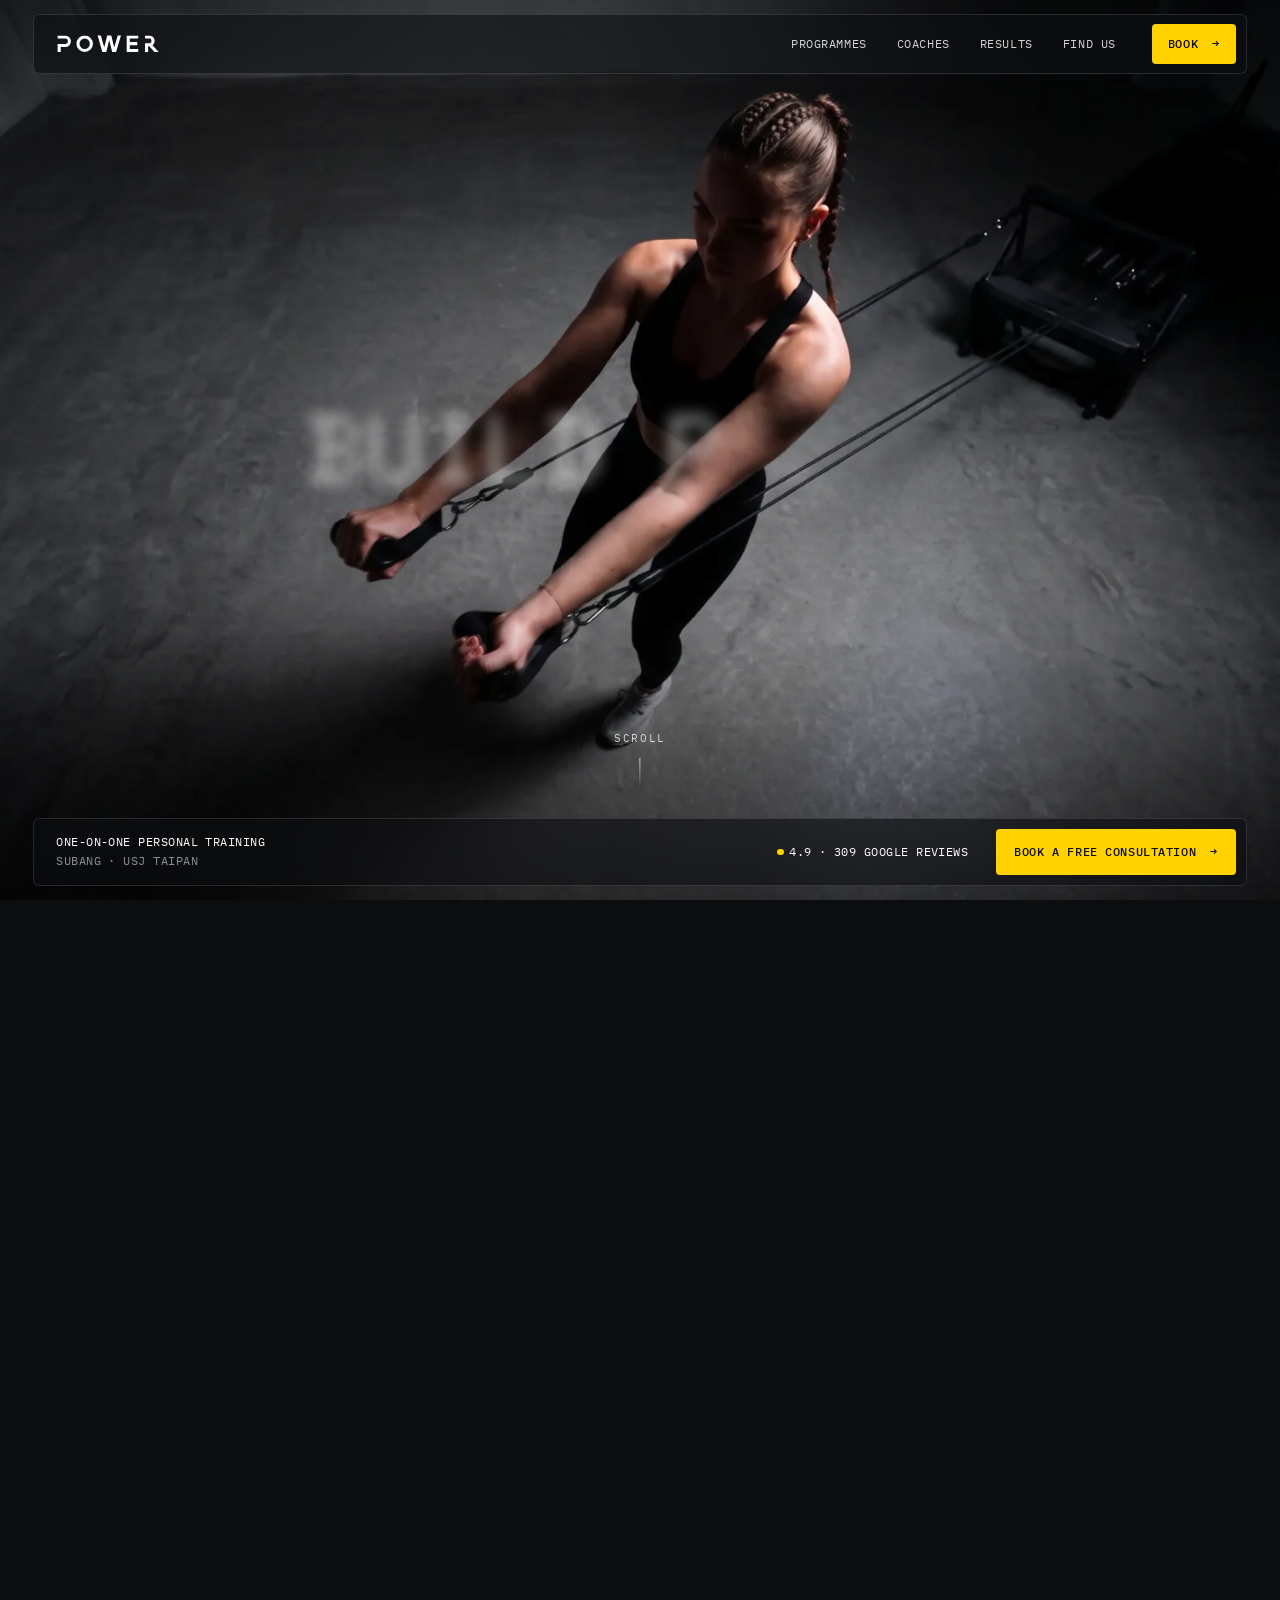
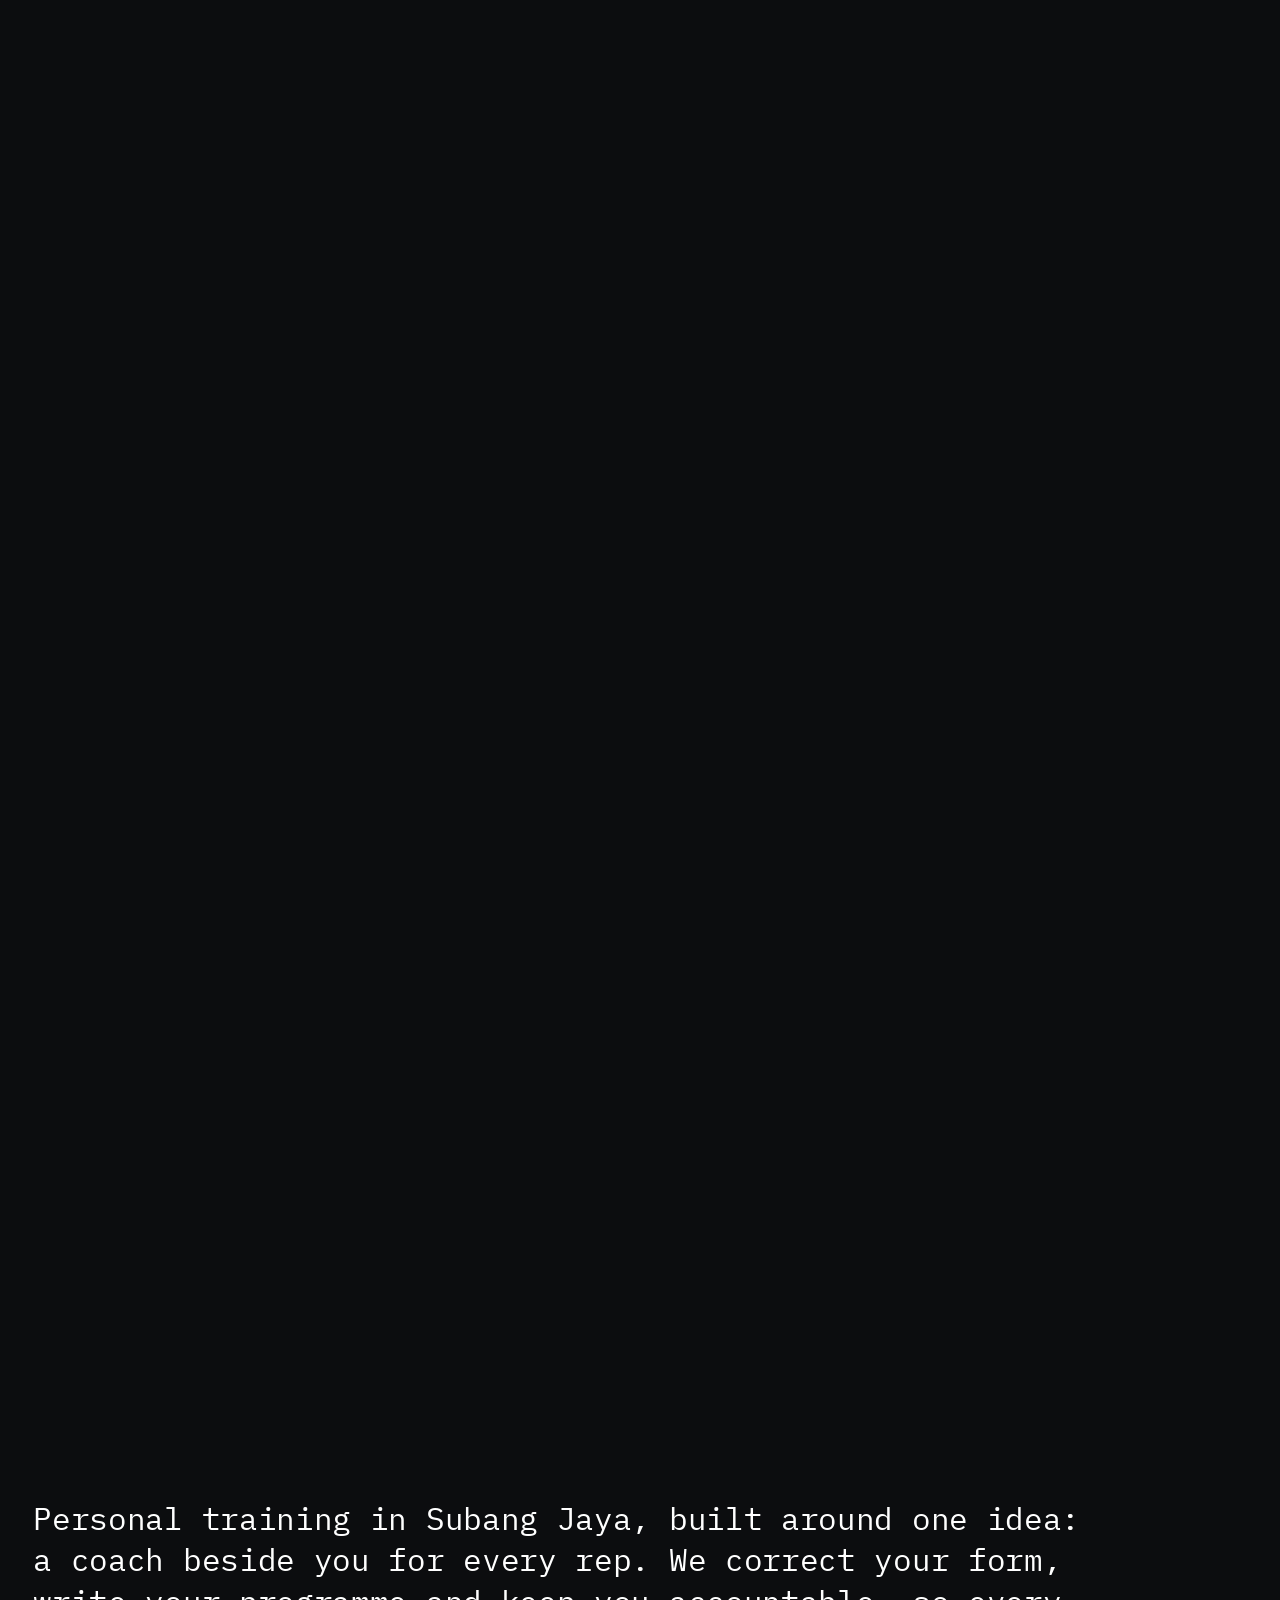
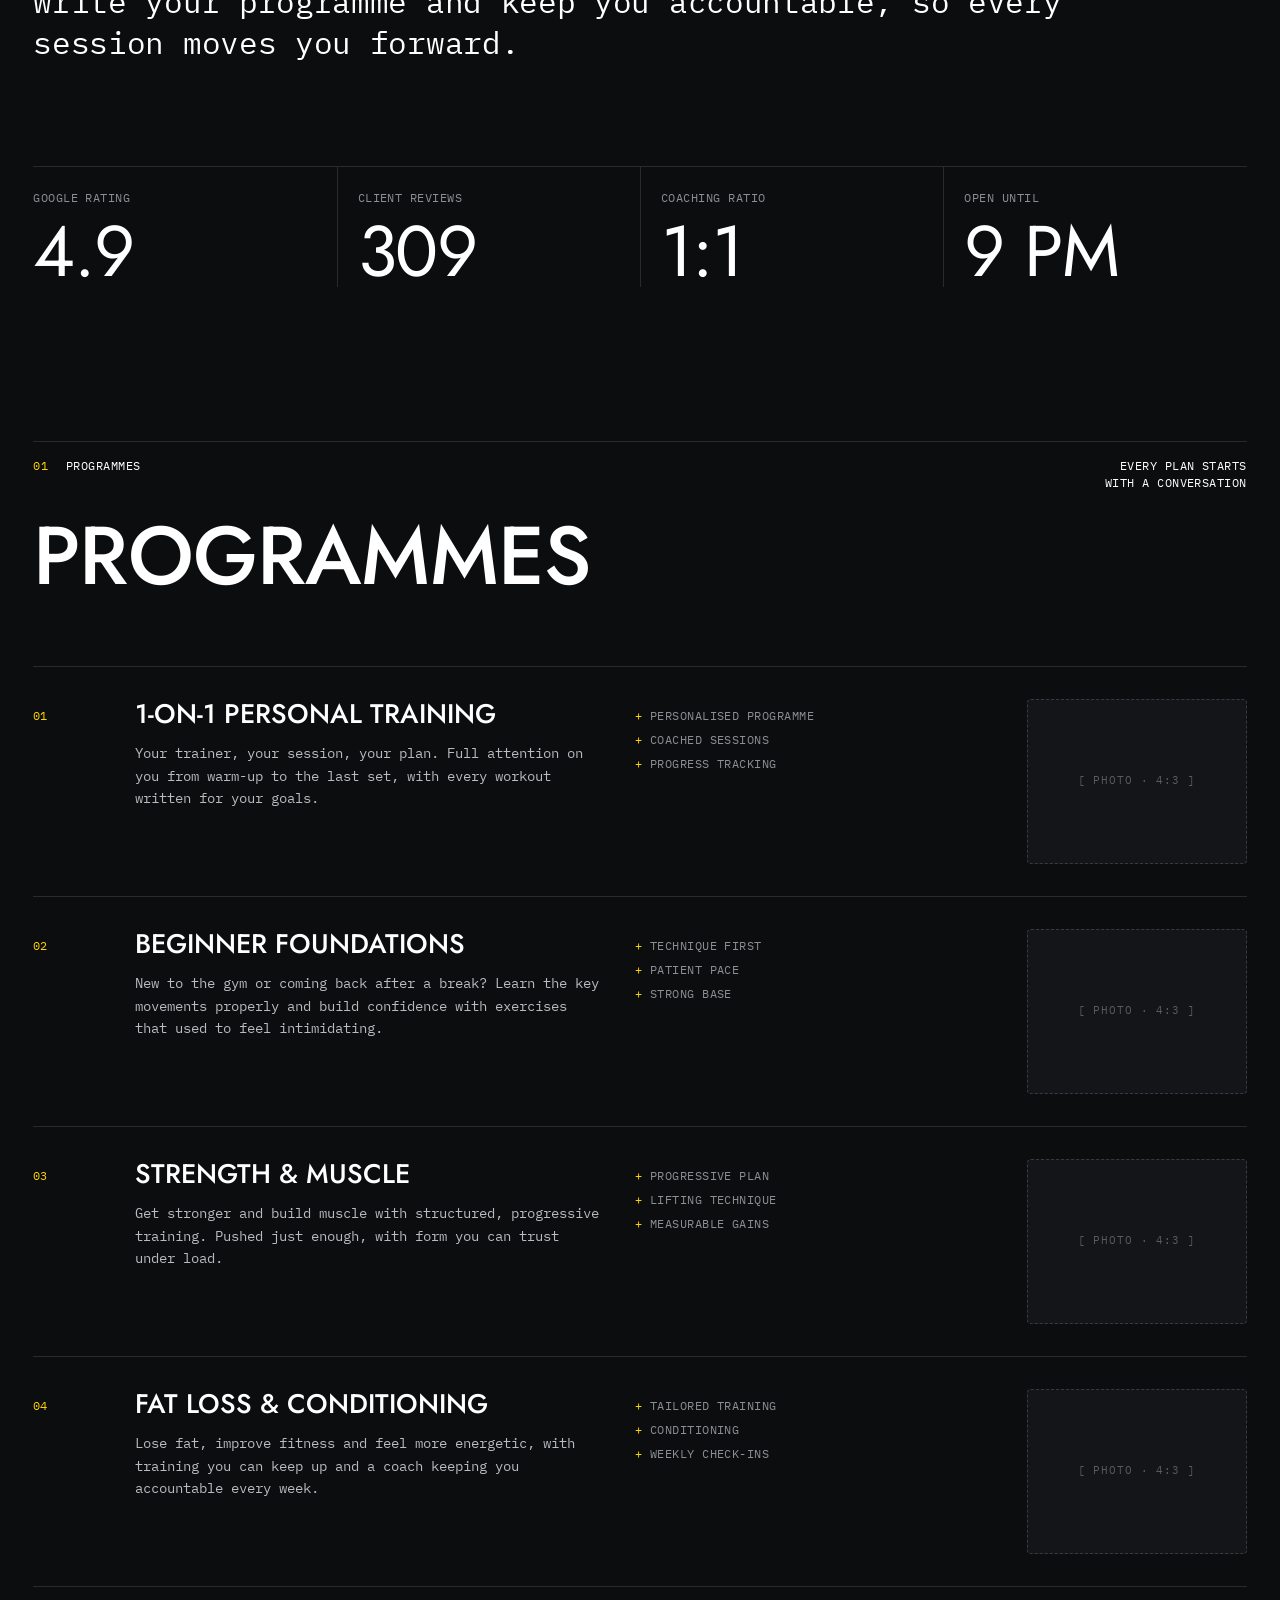
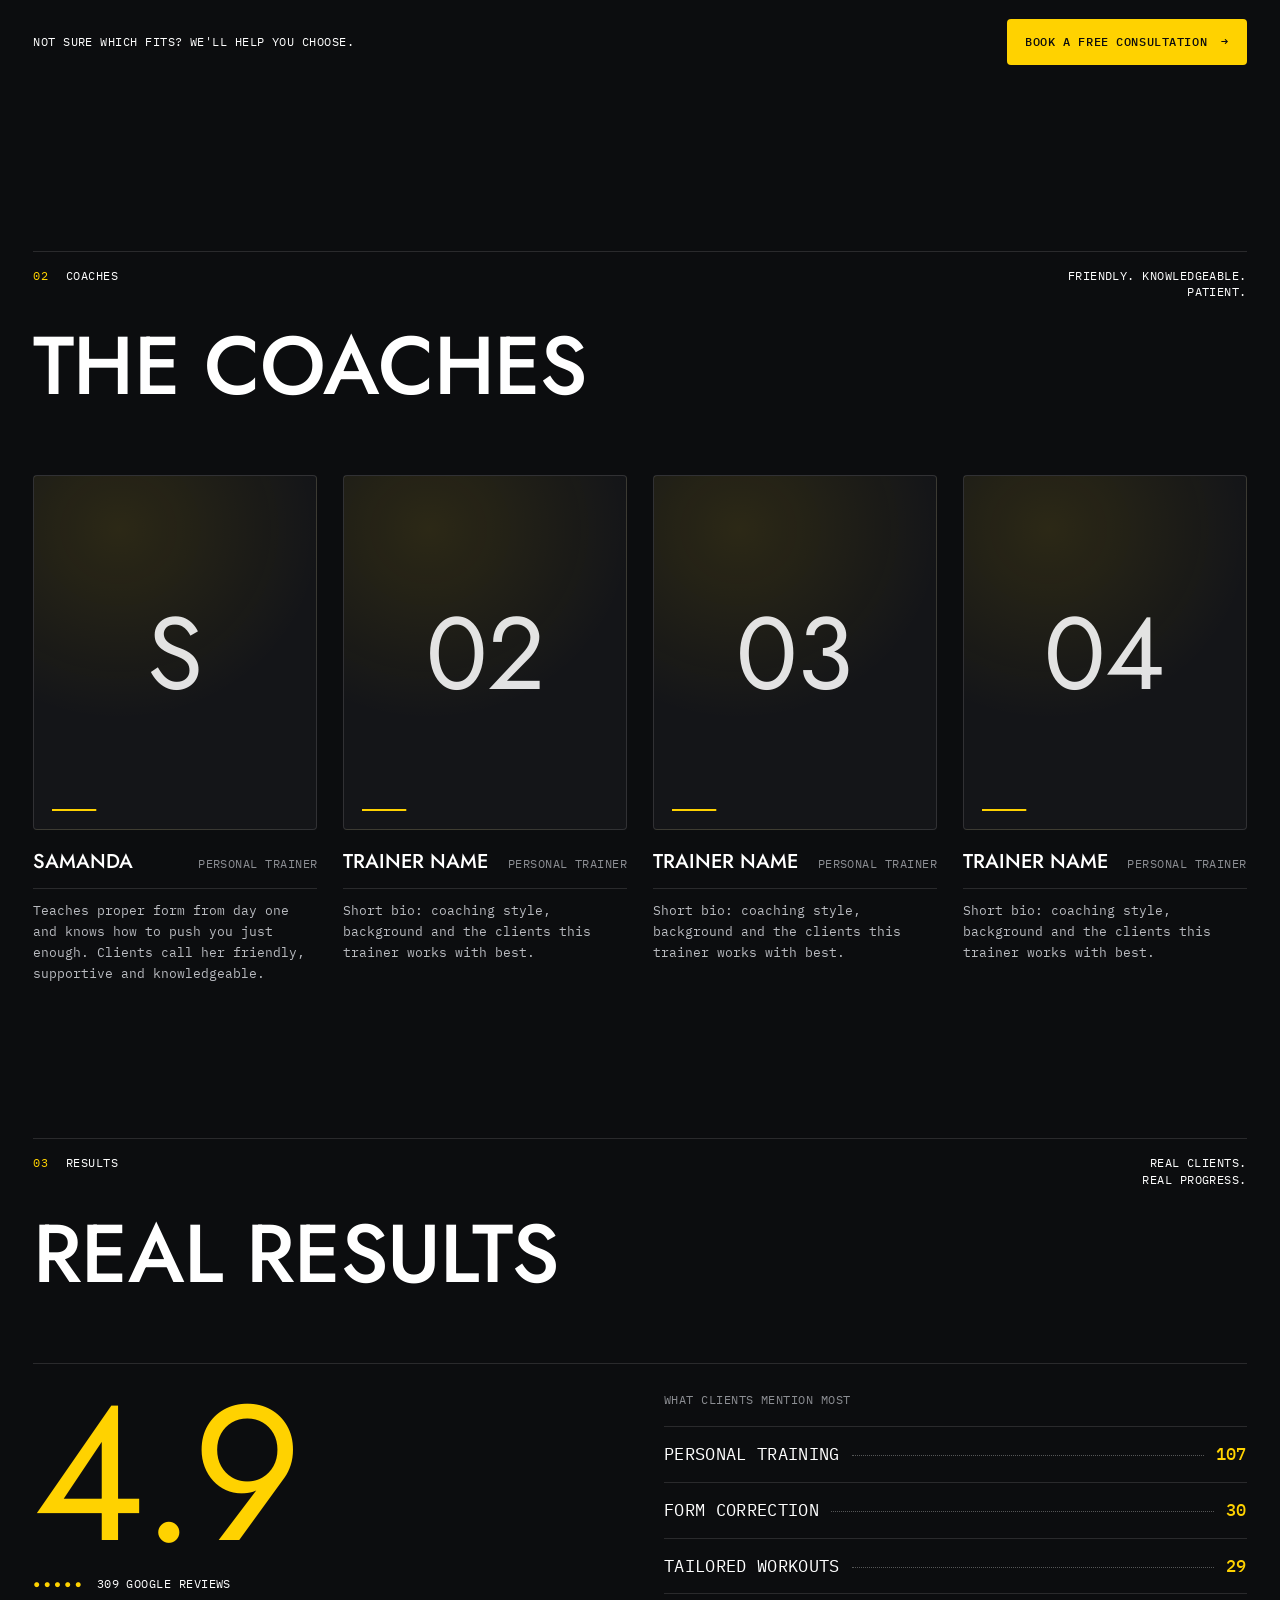
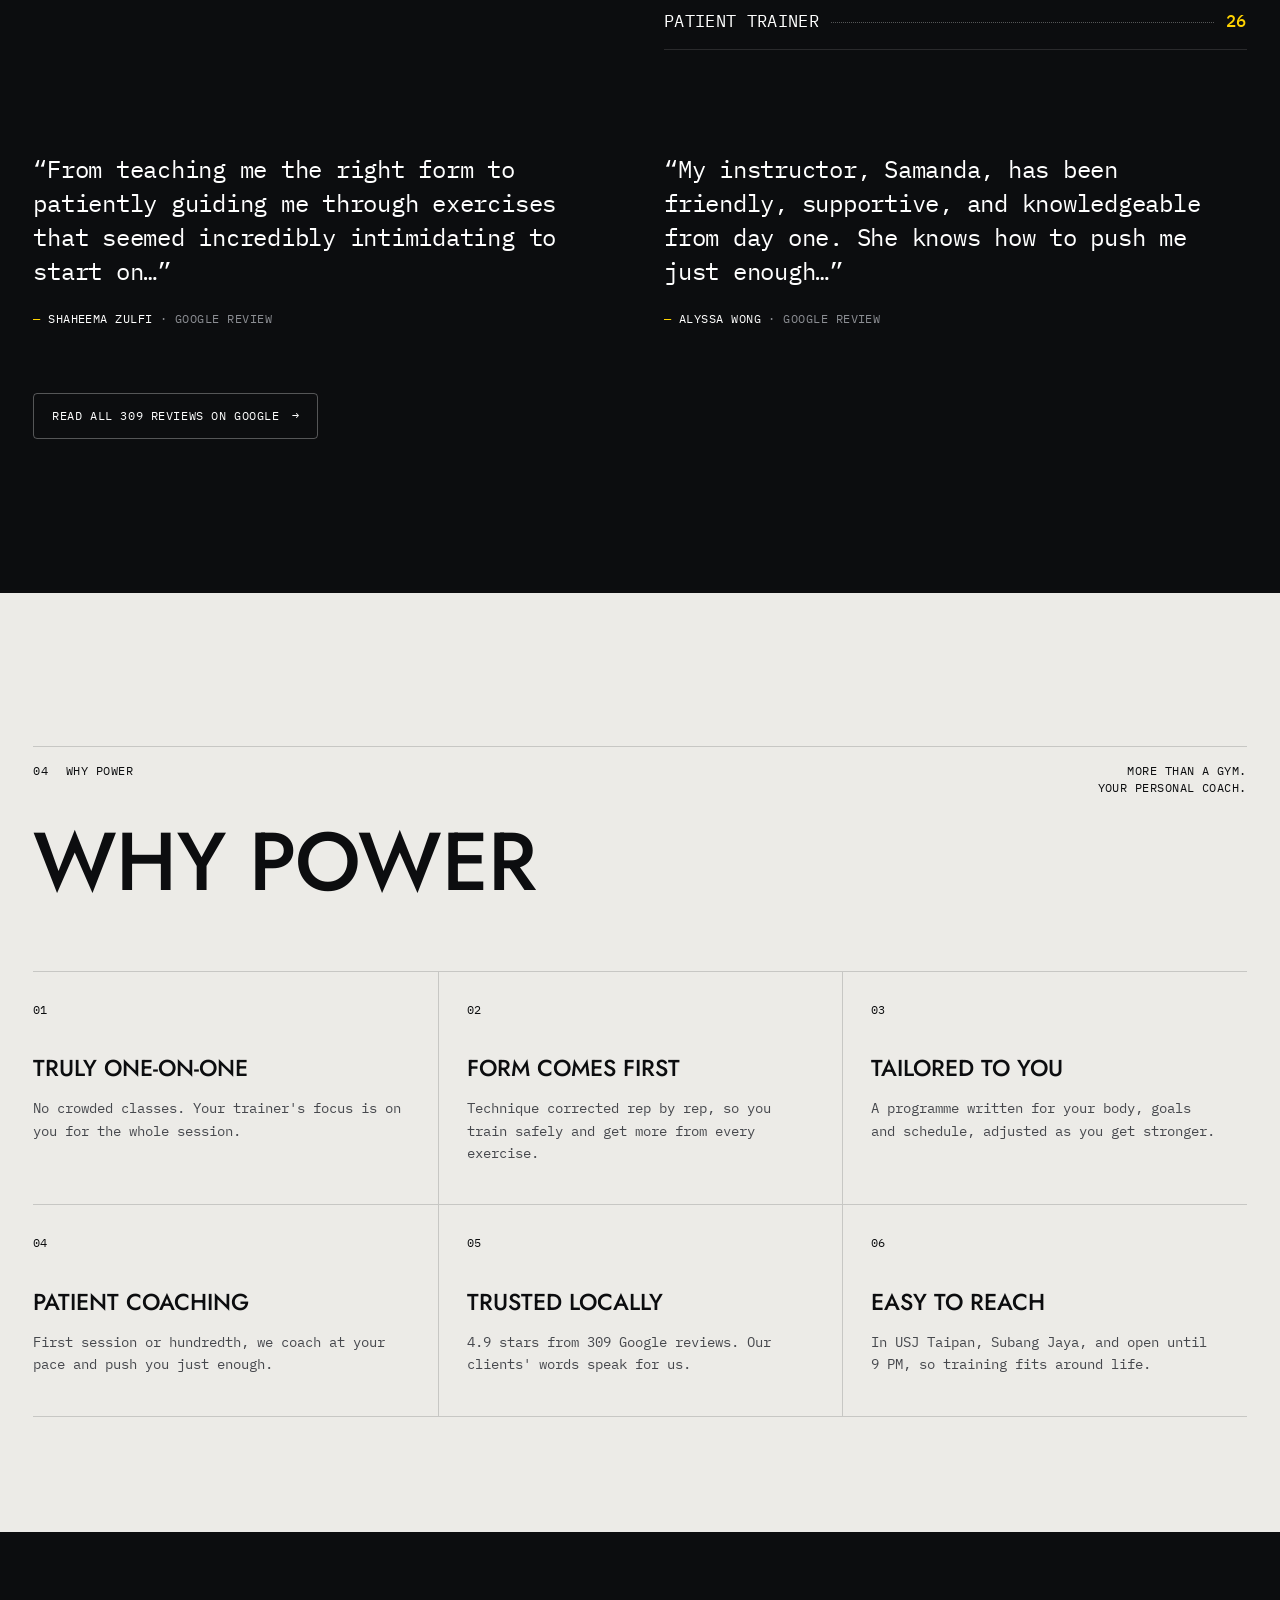
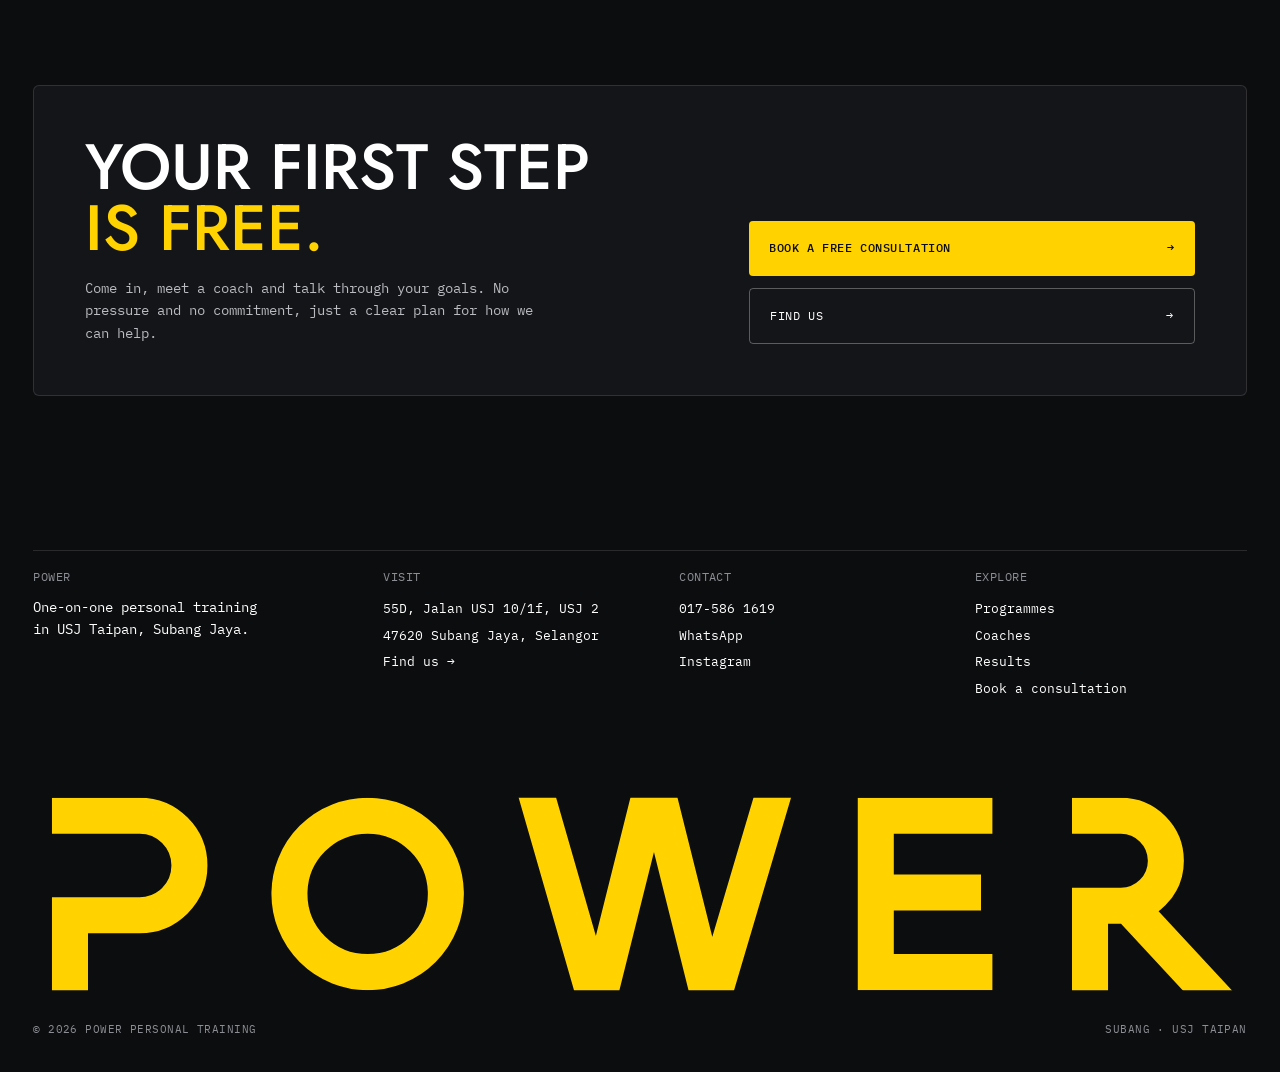
==== commit 3ed5ae02: "Smoother hero scroll; headline rises in near the end - Blend between neighbouring frames so the move" ====
--- a/index.html
+++ b/index.html
@@ -66,7 +66,8 @@
       <!-- Scroll animation (landscape screens only). Frame 1 matches hero-wide.jpg, so it takes over seamlessly. -->
       <canvas class="hero-canvas" id="hero-canvas" aria-hidden="true"></canvas>
 
-      <h1 id="hero-title" class="hero-title">Build Power</h1>
+      <!-- On landscape screens the letters rise in near the end of the scroll animation (see .hero-title .ch) -->
+      <h1 id="hero-title" class="hero-title" aria-label="Build Power"><span class="w" aria-hidden="true"><span class="ch" style="--s:0.600">B</span><span class="ch" style="--s:0.624">u</span><span class="ch" style="--s:0.648">i</span><span class="ch" style="--s:0.672">l</span><span class="ch" style="--s:0.696">d</span></span> <span class="w" aria-hidden="true"><span class="ch" style="--s:0.744">P</span><span class="ch" style="--s:0.768">o</span><span class="ch" style="--s:0.792">w</span><span class="ch" style="--s:0.816">e</span><span class="ch" style="--s:0.840">r</span></span></h1>
 
       <div class="hero-card">
         <p>
--- a/styles.css
+++ b/styles.css
@@ -687,7 +687,7 @@
 [hidden] { display: none !important; }
 
 /* Hero scroll animation (landscape screens; phones keep the still image) */
-.hero-scroll { position: relative; height: 240vh; }   /* taller = slower animation */
+.hero-scroll { position: relative; height: 330vh; }   /* taller = slower animation */
 .hero-scroll .hero { position: sticky; top: 0; }
 .hero-canvas {
   position: absolute;
@@ -714,7 +714,7 @@
   font-size: 11px;
   letter-spacing: .14em;
   text-transform: uppercase;
-  opacity: calc(.9 - var(--progress, 0) * 9);
+  opacity: calc(.9 - var(--progress, 0) * 7);
   pointer-events: none;
 }
 .scroll-cue::after {
@@ -739,3 +739,19 @@
   .hero-scroll { height: auto; }
   .hero-canvas, .scroll-cue { display: none; }
 }
+
+/* Headline letters: driven by --progress (0 → 1 over the hero scroll).
+   Static screens (phones, reduced motion) keep --progress at 1, so the headline simply shows. */
+.hero { --progress: 1; }
+@media (min-aspect-ratio: 801/1000) and (prefers-reduced-motion: no-preference) {
+  .hero-scroll .hero { --progress: 0; }
+}
+.hero-title .ch {
+  --t: clamp(0, calc((var(--progress) - var(--s, 0)) * 14), 1);
+  display: inline-block;
+  opacity: var(--t);
+  transform: translateY(calc((1 - var(--t)) * .45em));
+  filter: blur(calc((1 - var(--t)) * 8px));
+  will-change: opacity, transform;
+}
+.hero-title .w { display: inline-block; white-space: nowrap; }
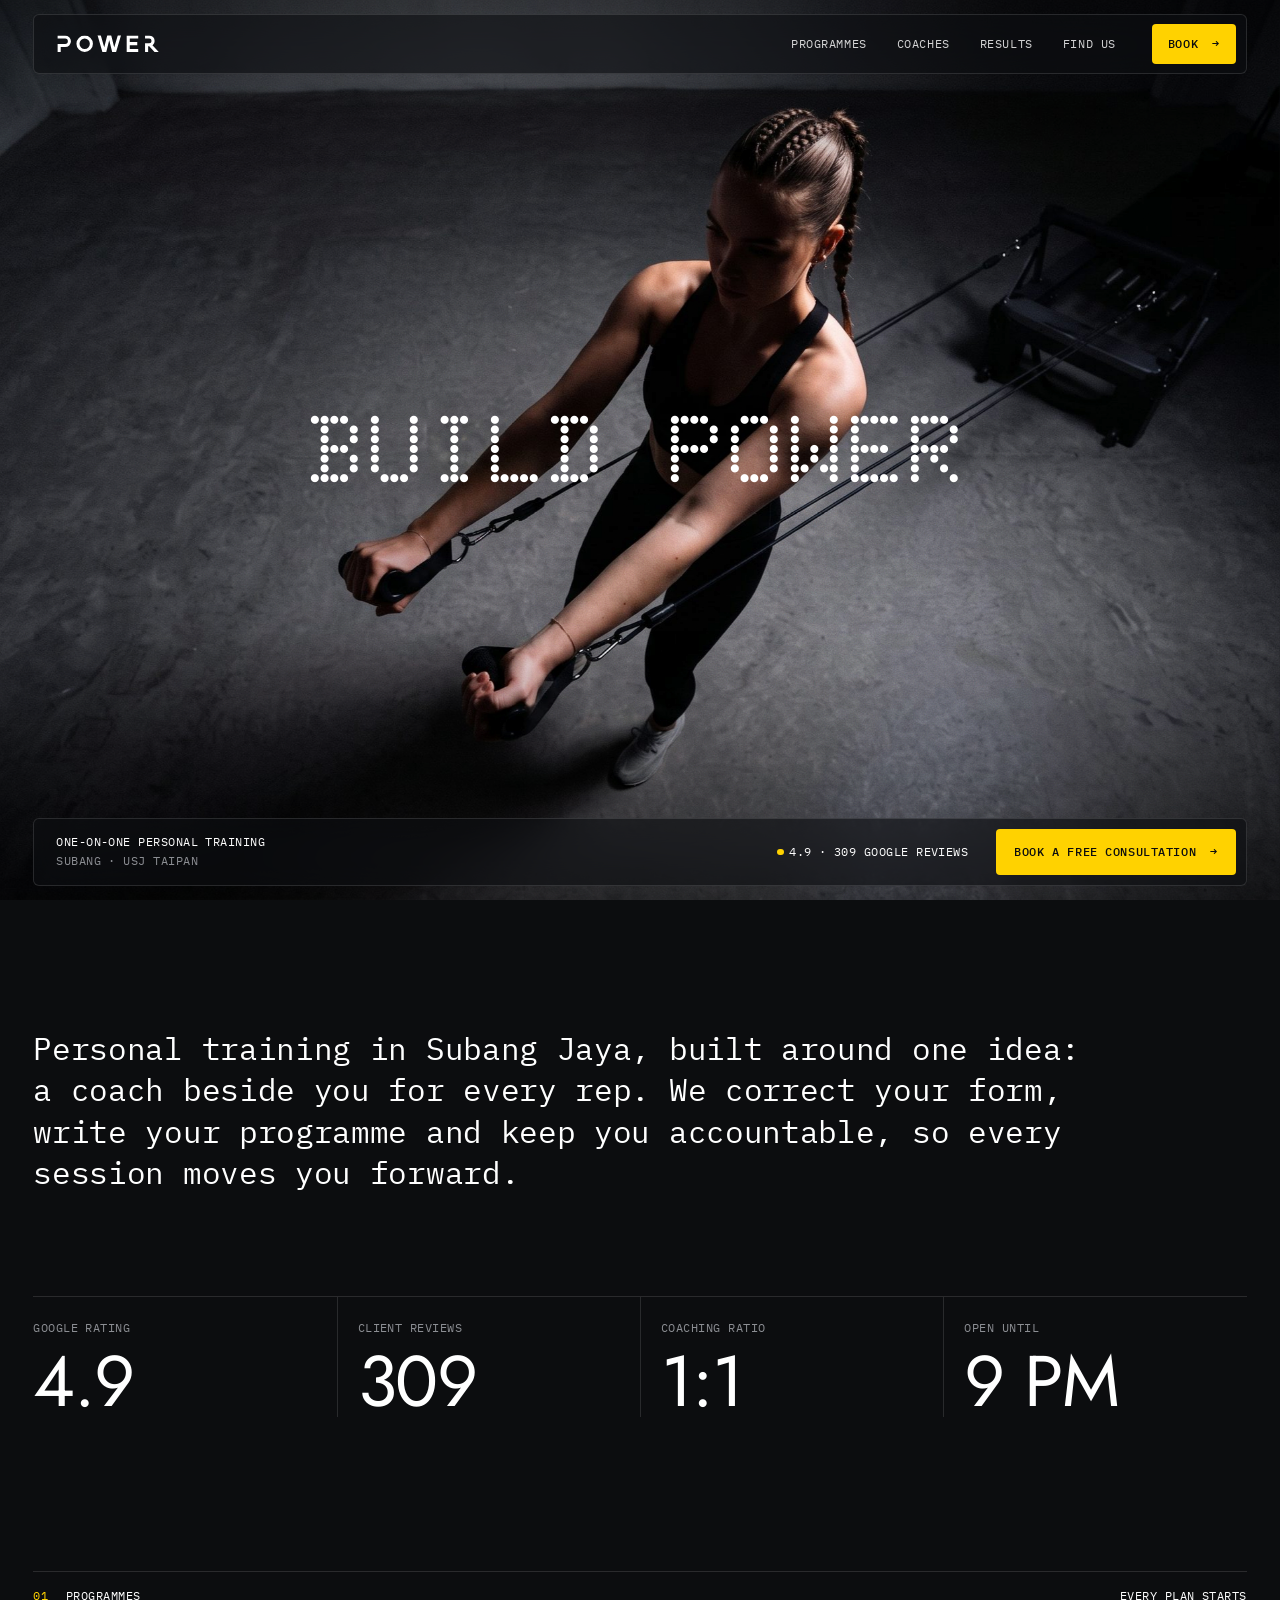
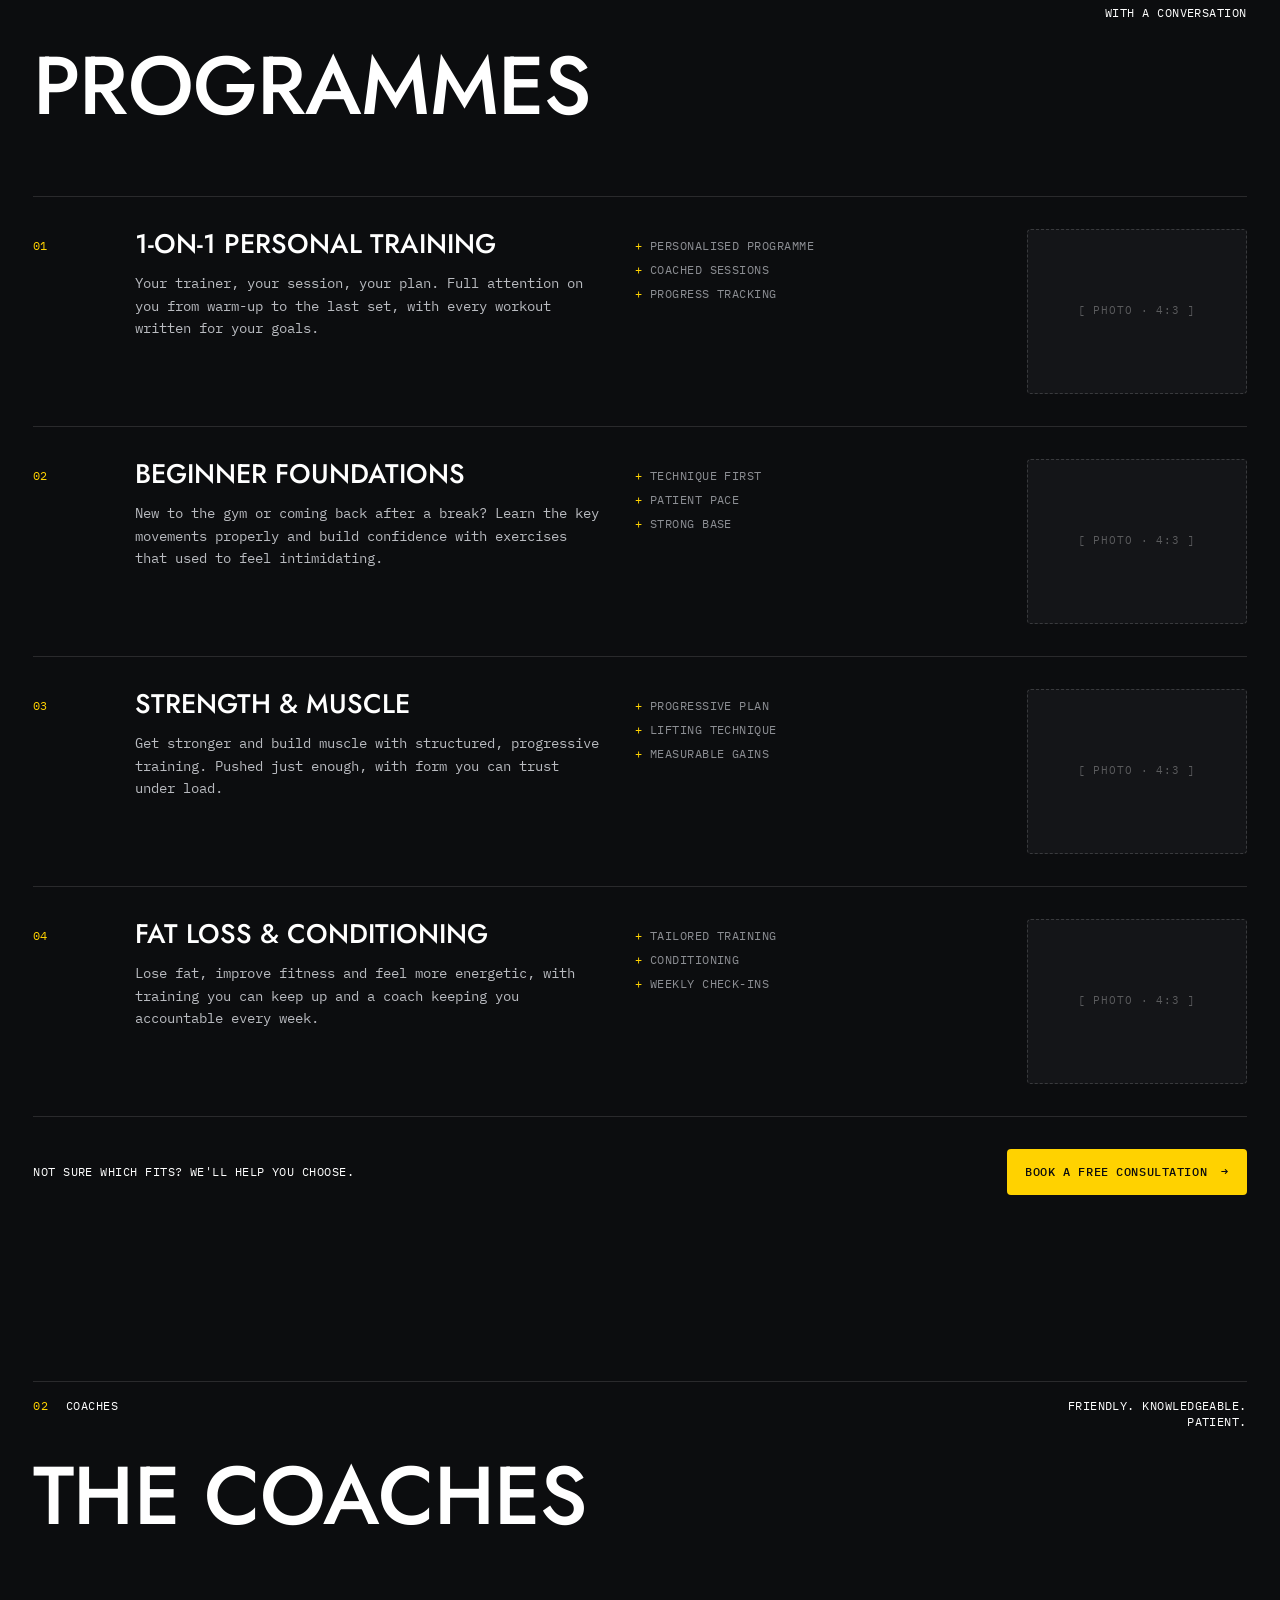
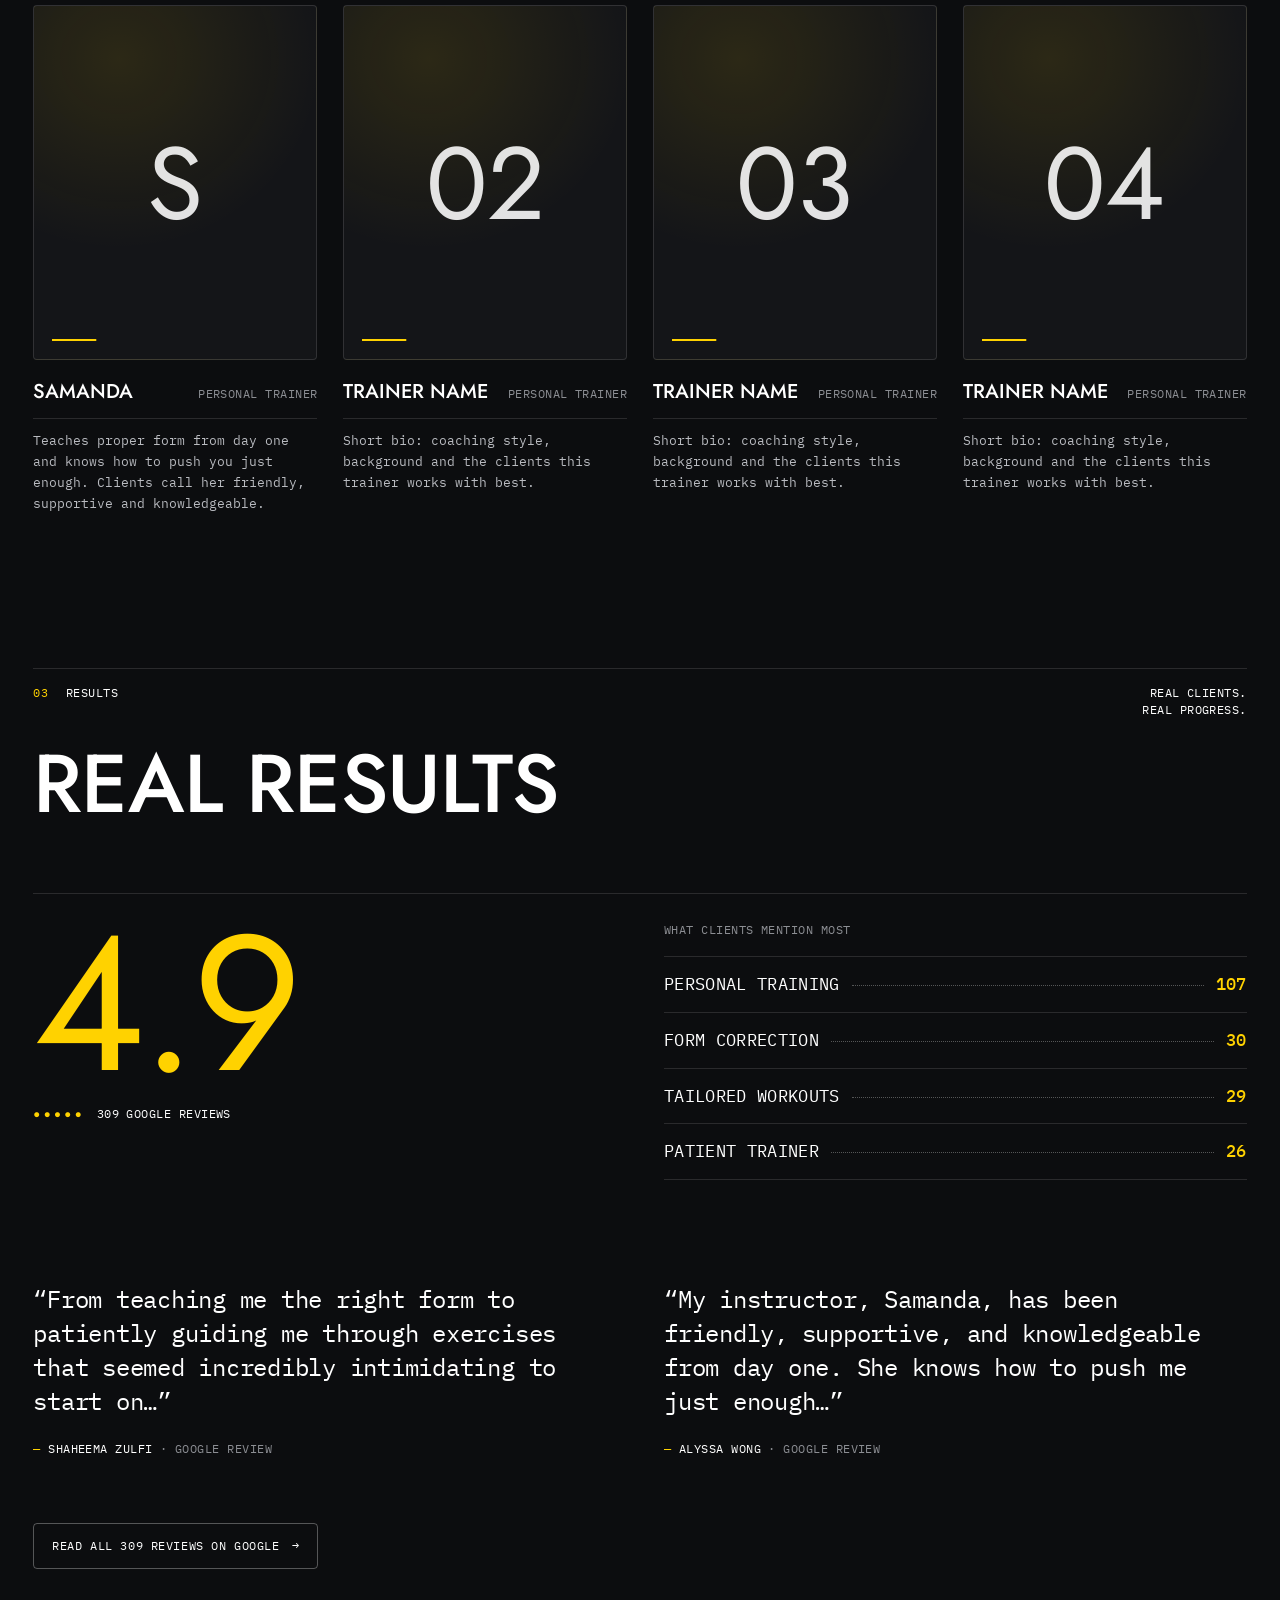
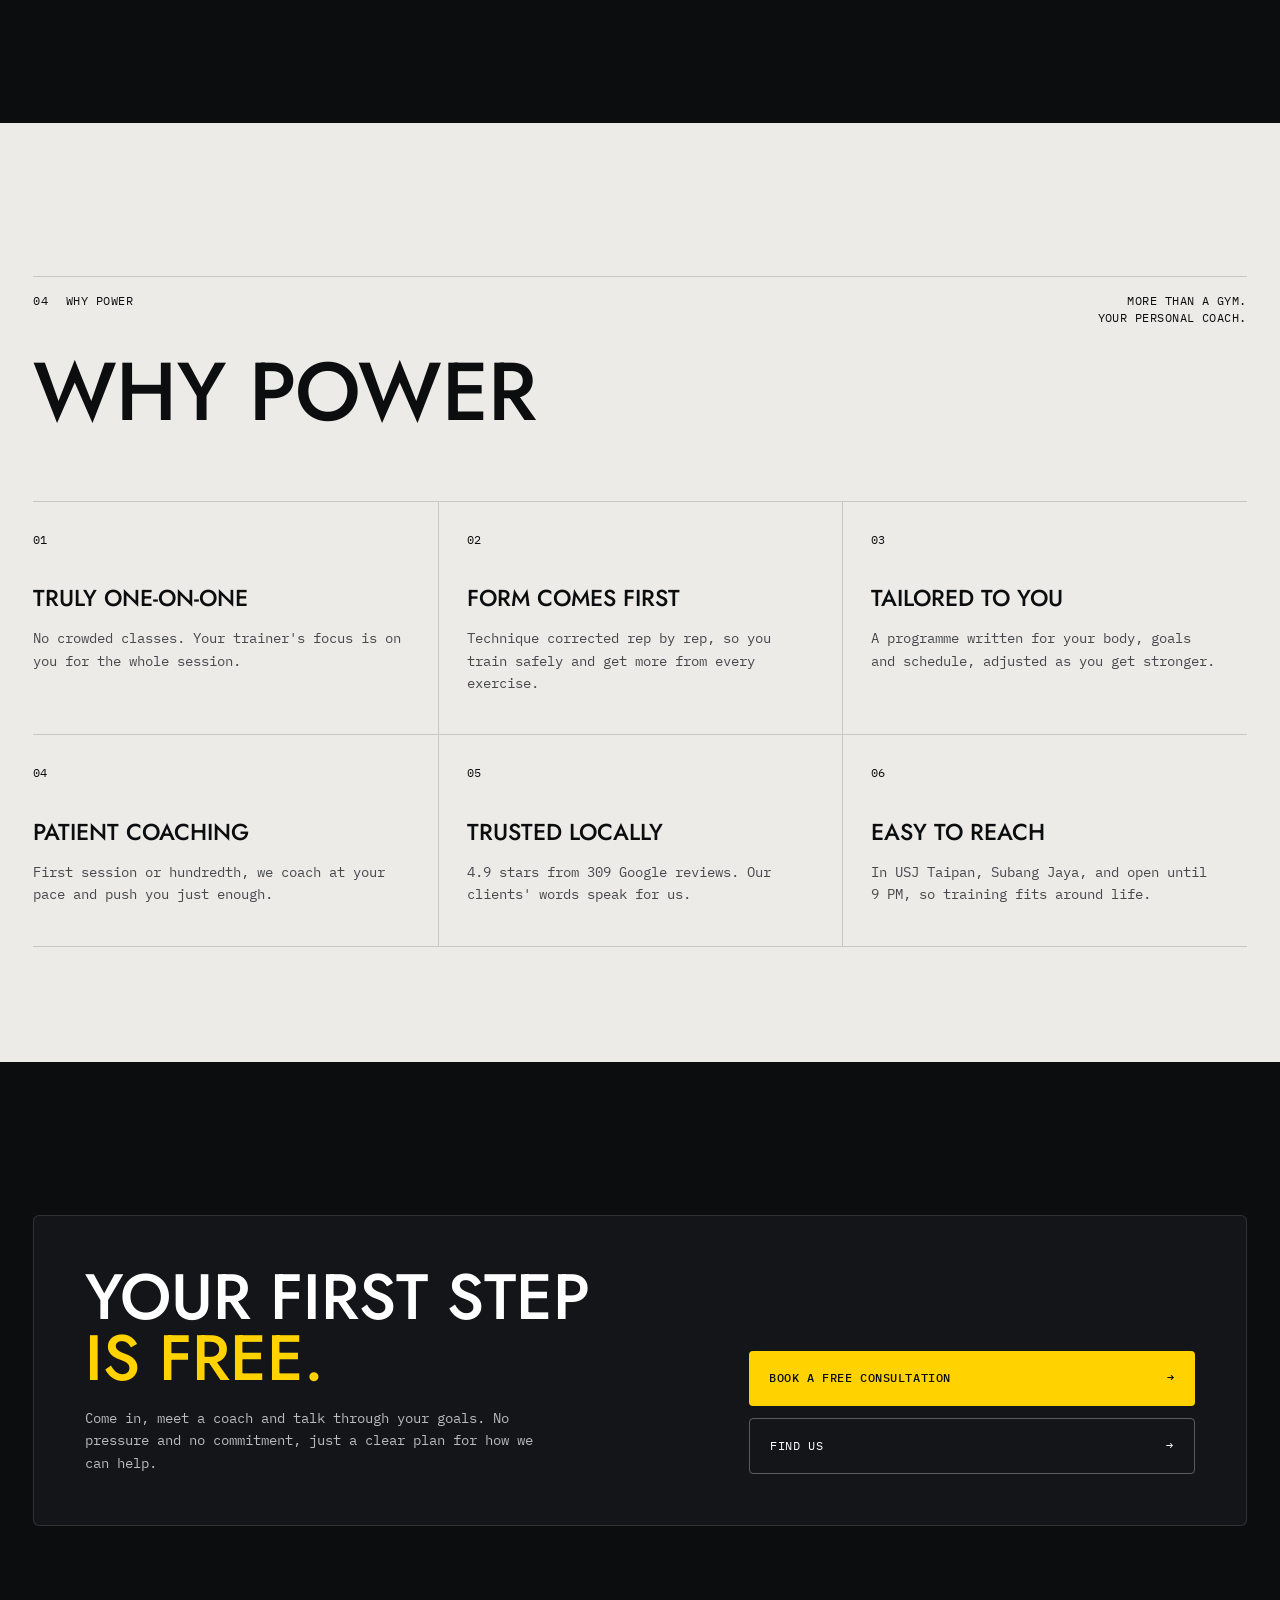
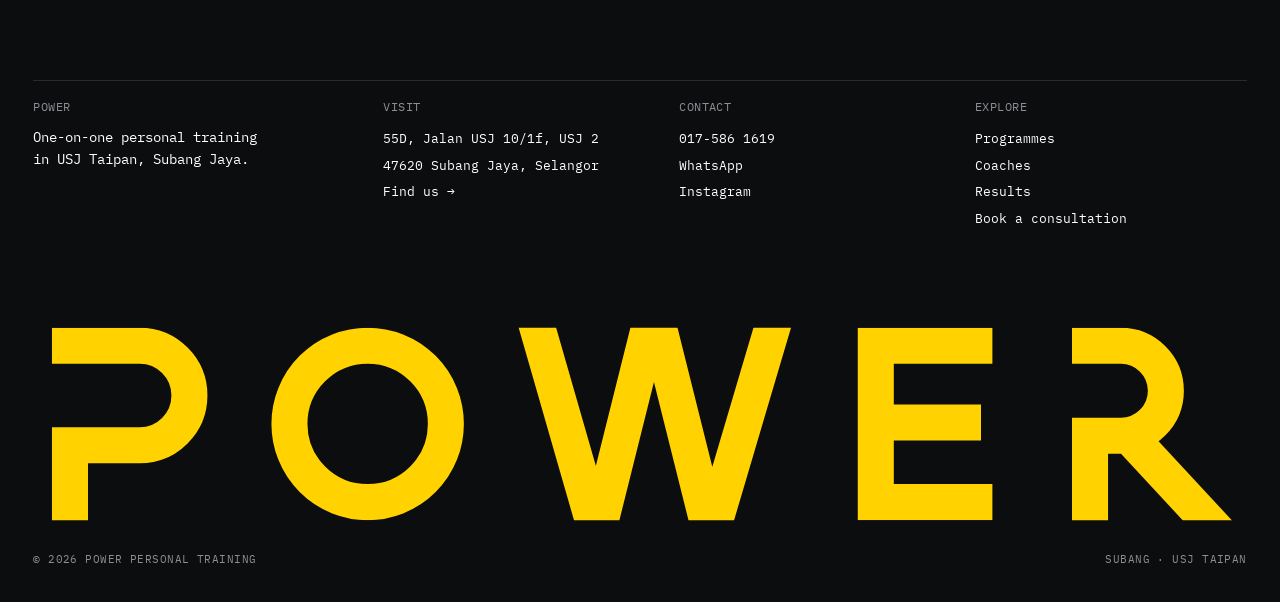
==== commit bd2ffe89: "Return to the static hero Remove the scroll animation and its frames; restore index.html, styles.css" ====
--- a/index.html
+++ b/index.html
@@ -55,19 +55,13 @@
   <main>
 
     <!-- ============ HERO ============ -->
-    <!-- The tall wrapper gives room to scroll while the hero stays pinned; scrolling plays the band row.
-         Taller wrapper = slower animation (see .hero-scroll in styles.css). -->
-    <div class="hero-scroll" id="hero-scroll">
     <section class="hero" aria-labelledby="hero-title">
       <picture>
         <source media="(max-aspect-ratio: 4/5)" srcset="assets/images/hero-mobile.jpg" />
         <img class="hero-photo" src="assets/images/hero-wide.jpg" alt="Client training with resistance bands in the POWER studio" fetchpriority="high" />
       </picture>
-      <!-- Scroll animation (landscape screens only). Frame 1 matches hero-wide.jpg, so it takes over seamlessly. -->
-      <canvas class="hero-canvas" id="hero-canvas" aria-hidden="true"></canvas>
-
-      <!-- On landscape screens the letters rise in near the end of the scroll animation (see .hero-title .ch) -->
-      <h1 id="hero-title" class="hero-title" aria-label="Build Power"><span class="w" aria-hidden="true"><span class="ch" style="--s:0.600">B</span><span class="ch" style="--s:0.624">u</span><span class="ch" style="--s:0.648">i</span><span class="ch" style="--s:0.672">l</span><span class="ch" style="--s:0.696">d</span></span> <span class="w" aria-hidden="true"><span class="ch" style="--s:0.744">P</span><span class="ch" style="--s:0.768">o</span><span class="ch" style="--s:0.792">w</span><span class="ch" style="--s:0.816">e</span><span class="ch" style="--s:0.840">r</span></span></h1>
+
+      <h1 id="hero-title" class="hero-title">Build Power</h1>
 
       <div class="hero-card">
         <p>
@@ -77,10 +71,7 @@
         <a class="rating" href="#results"><i class="dot" aria-hidden="true"></i>4.9 · 309 Google reviews</a>
         <a class="cta" href="book.html">Book a free consultation <span class="arrow" aria-hidden="true">→</span></a>
       </div>
-
-      <div class="scroll-cue" aria-hidden="true">Scroll</div>
-    </section>
-    </div>
+    </section>
 
     <!-- ============ INTRO / STATS ============ -->
     <section class="intro" aria-label="About POWER">
--- a/styles.css
+++ b/styles.css
@@ -685,73 +685,3 @@
 .reviews-first { margin-top: 0; }
 .reviews-link { margin-top: clamp(40px, 5vw, 64px); }
 [hidden] { display: none !important; }
-
-/* Hero scroll animation (landscape screens; phones keep the still image) */
-.hero-scroll { position: relative; height: 330vh; }   /* taller = slower animation */
-.hero-scroll .hero { position: sticky; top: 0; }
-.hero-canvas {
-  position: absolute;
-  inset: 0;
-  width: 100%;
-  height: 100%;
-  z-index: -2;
-  display: block;
-  opacity: 0;
-  transition: opacity .4s ease;
-  pointer-events: none;
-}
-.hero-canvas.is-ready { opacity: 1; }
-
-.scroll-cue {
-  position: absolute;
-  left: 50%;
-  bottom: 112px;
-  transform: translateX(-50%);
-  display: flex;
-  flex-direction: column;
-  align-items: center;
-  gap: 10px;
-  font-size: 11px;
-  letter-spacing: .14em;
-  text-transform: uppercase;
-  opacity: calc(.9 - var(--progress, 0) * 7);
-  pointer-events: none;
-}
-.scroll-cue::after {
-  content: "";
-  width: 1px;
-  height: 30px;
-  background: linear-gradient(var(--white), transparent);
-  transform-origin: top;
-  animation: cue 1.6s ease-in-out infinite;
-}
-@keyframes cue {
-  0% { transform: scaleY(0); opacity: 1; }
-  60% { transform: scaleY(1); opacity: 1; }
-  100% { transform: scaleY(1); opacity: 0; }
-}
-
-@media (max-aspect-ratio: 4/5) {
-  .hero-scroll { height: auto; }
-  .hero-canvas, .scroll-cue { display: none; }
-}
-@media (prefers-reduced-motion: reduce) {
-  .hero-scroll { height: auto; }
-  .hero-canvas, .scroll-cue { display: none; }
-}
-
-/* Headline letters: driven by --progress (0 → 1 over the hero scroll).
-   Static screens (phones, reduced motion) keep --progress at 1, so the headline simply shows. */
-.hero { --progress: 1; }
-@media (min-aspect-ratio: 801/1000) and (prefers-reduced-motion: no-preference) {
-  .hero-scroll .hero { --progress: 0; }
-}
-.hero-title .ch {
-  --t: clamp(0, calc((var(--progress) - var(--s, 0)) * 14), 1);
-  display: inline-block;
-  opacity: var(--t);
-  transform: translateY(calc((1 - var(--t)) * .45em));
-  filter: blur(calc((1 - var(--t)) * 8px));
-  will-change: opacity, transform;
-}
-.hero-title .w { display: inline-block; white-space: nowrap; }
